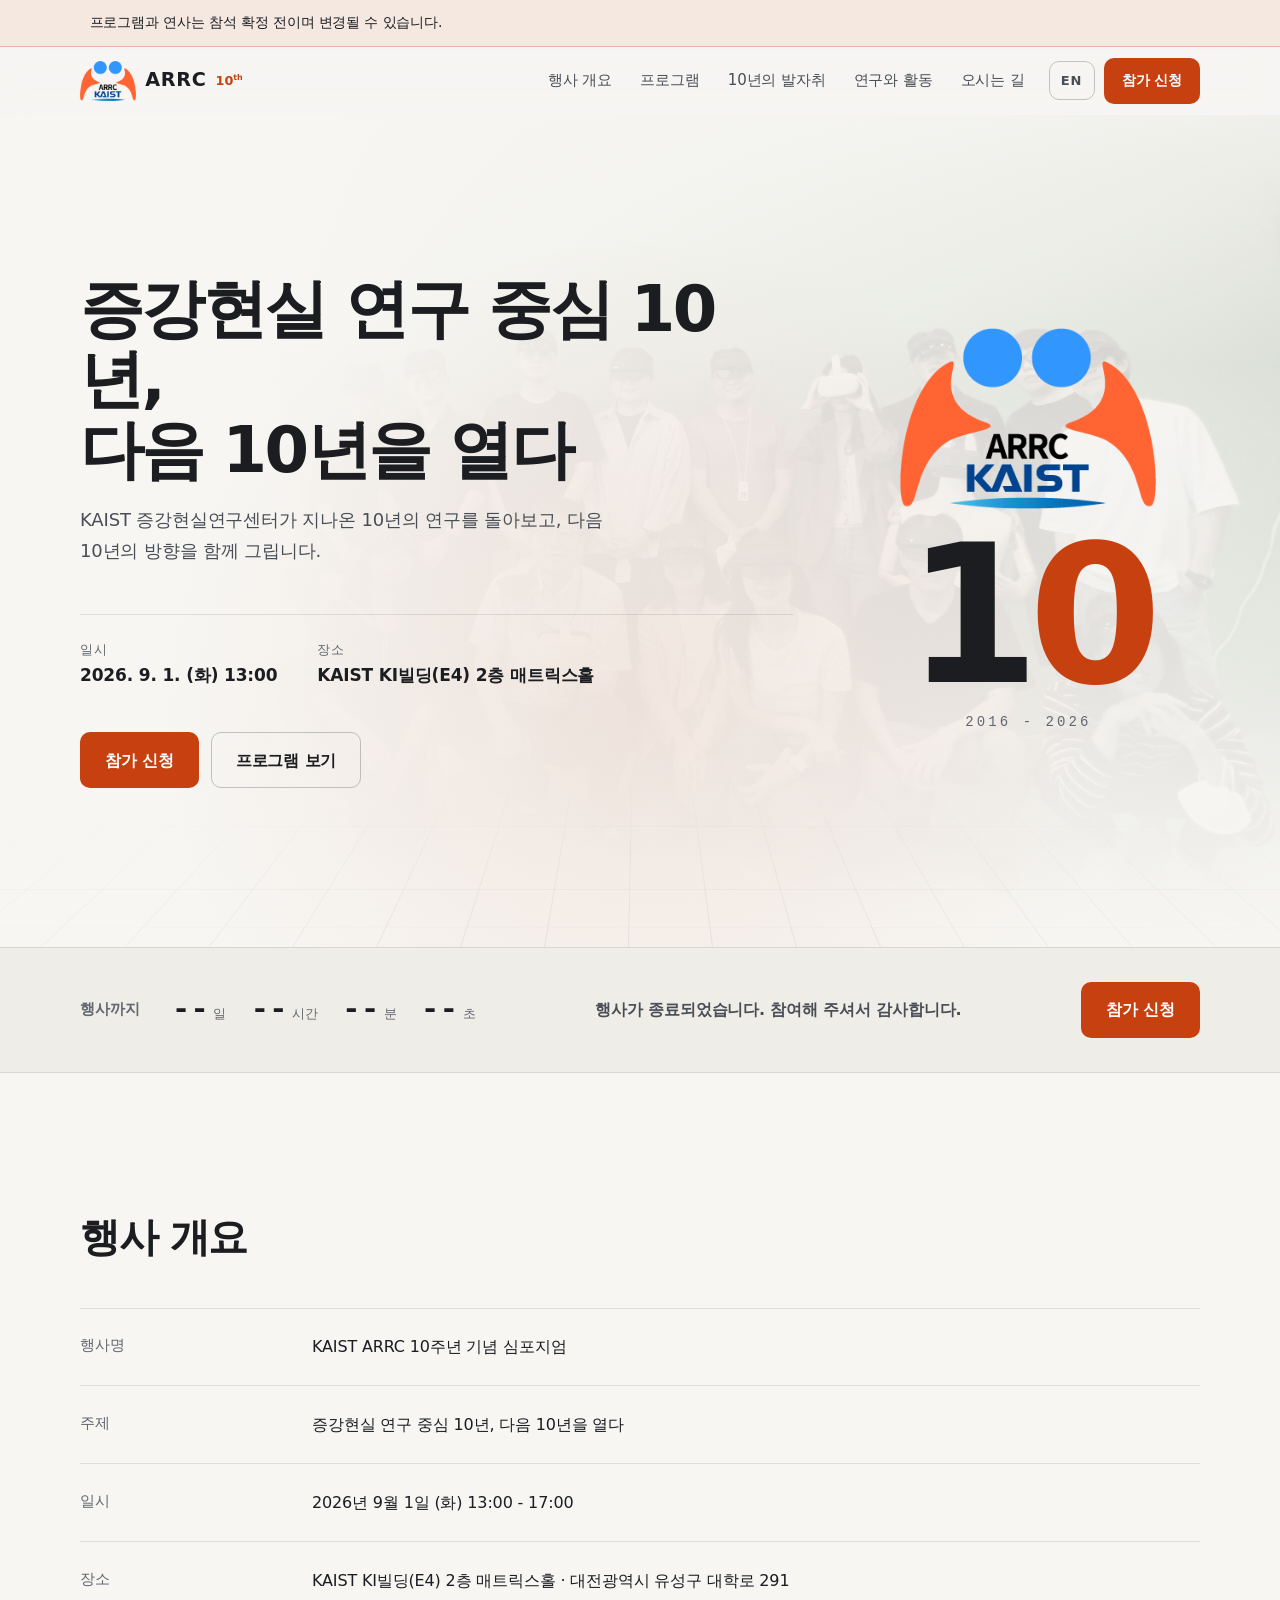
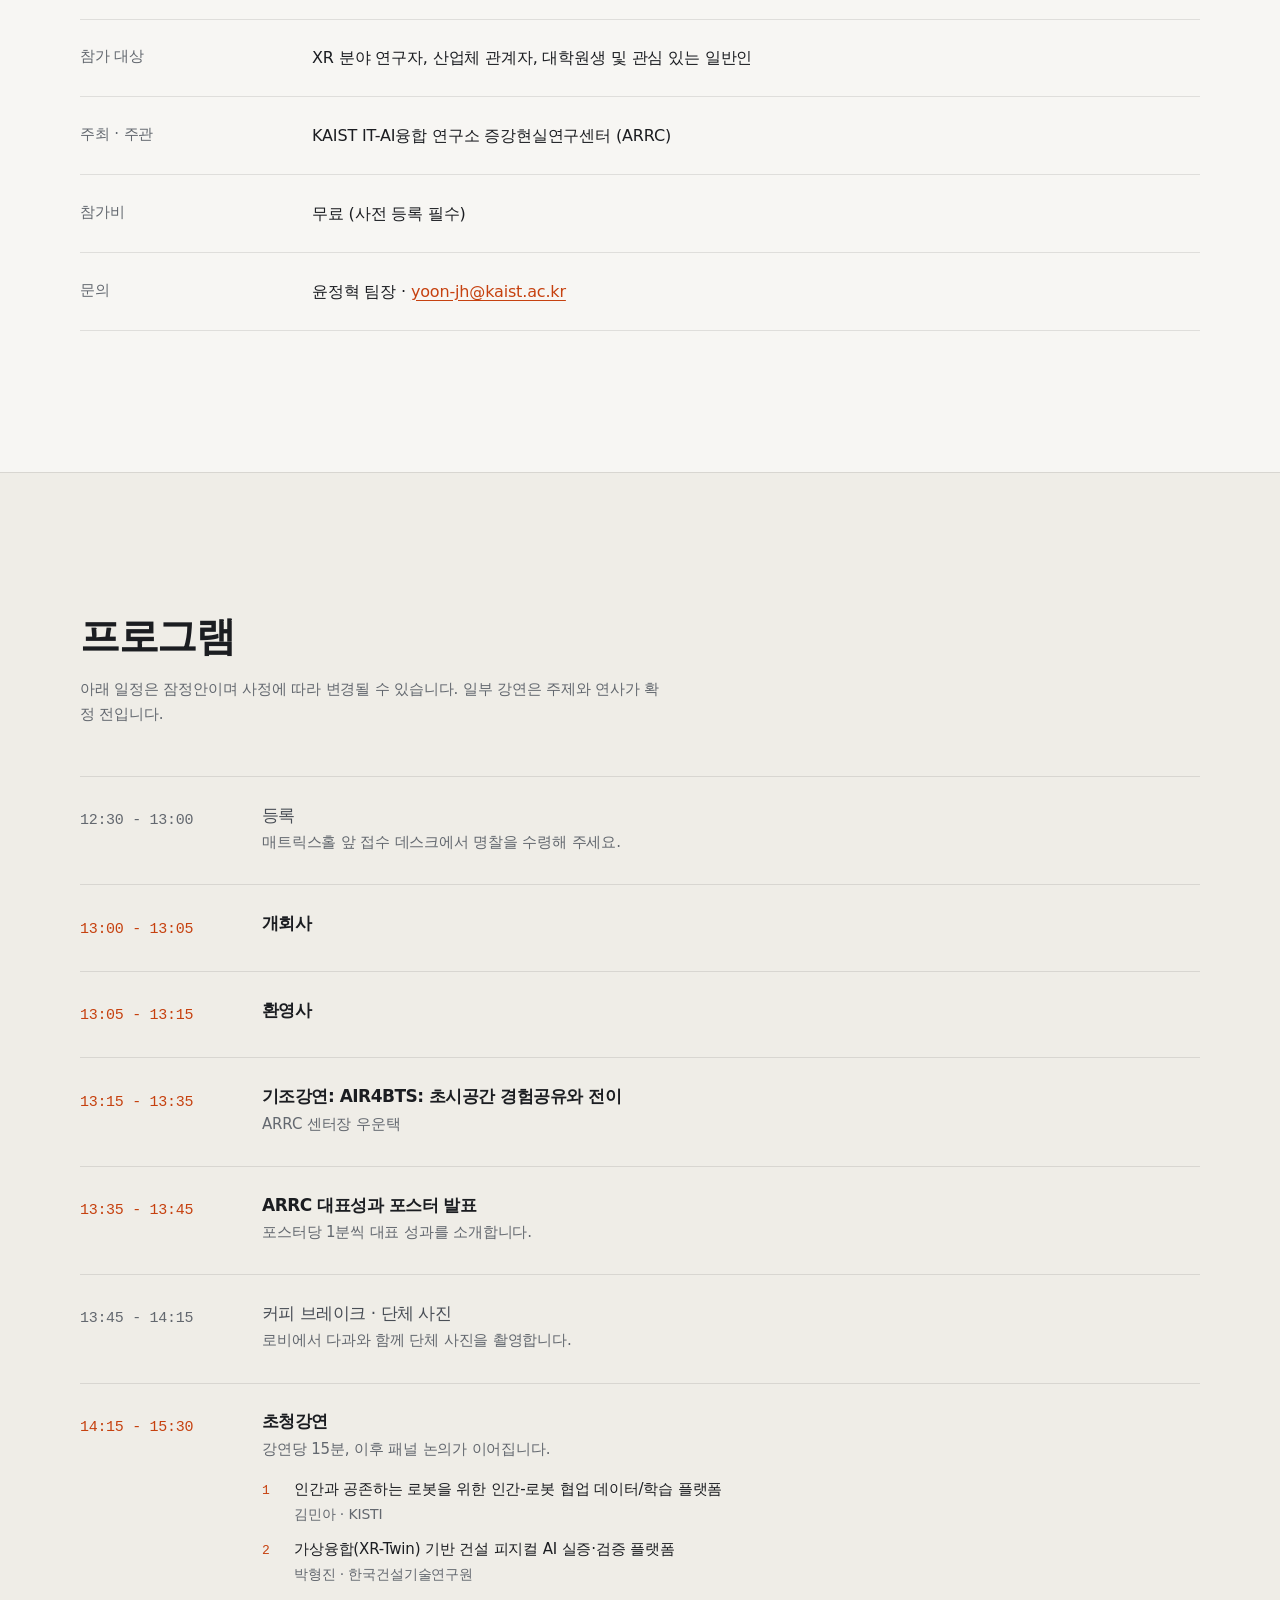
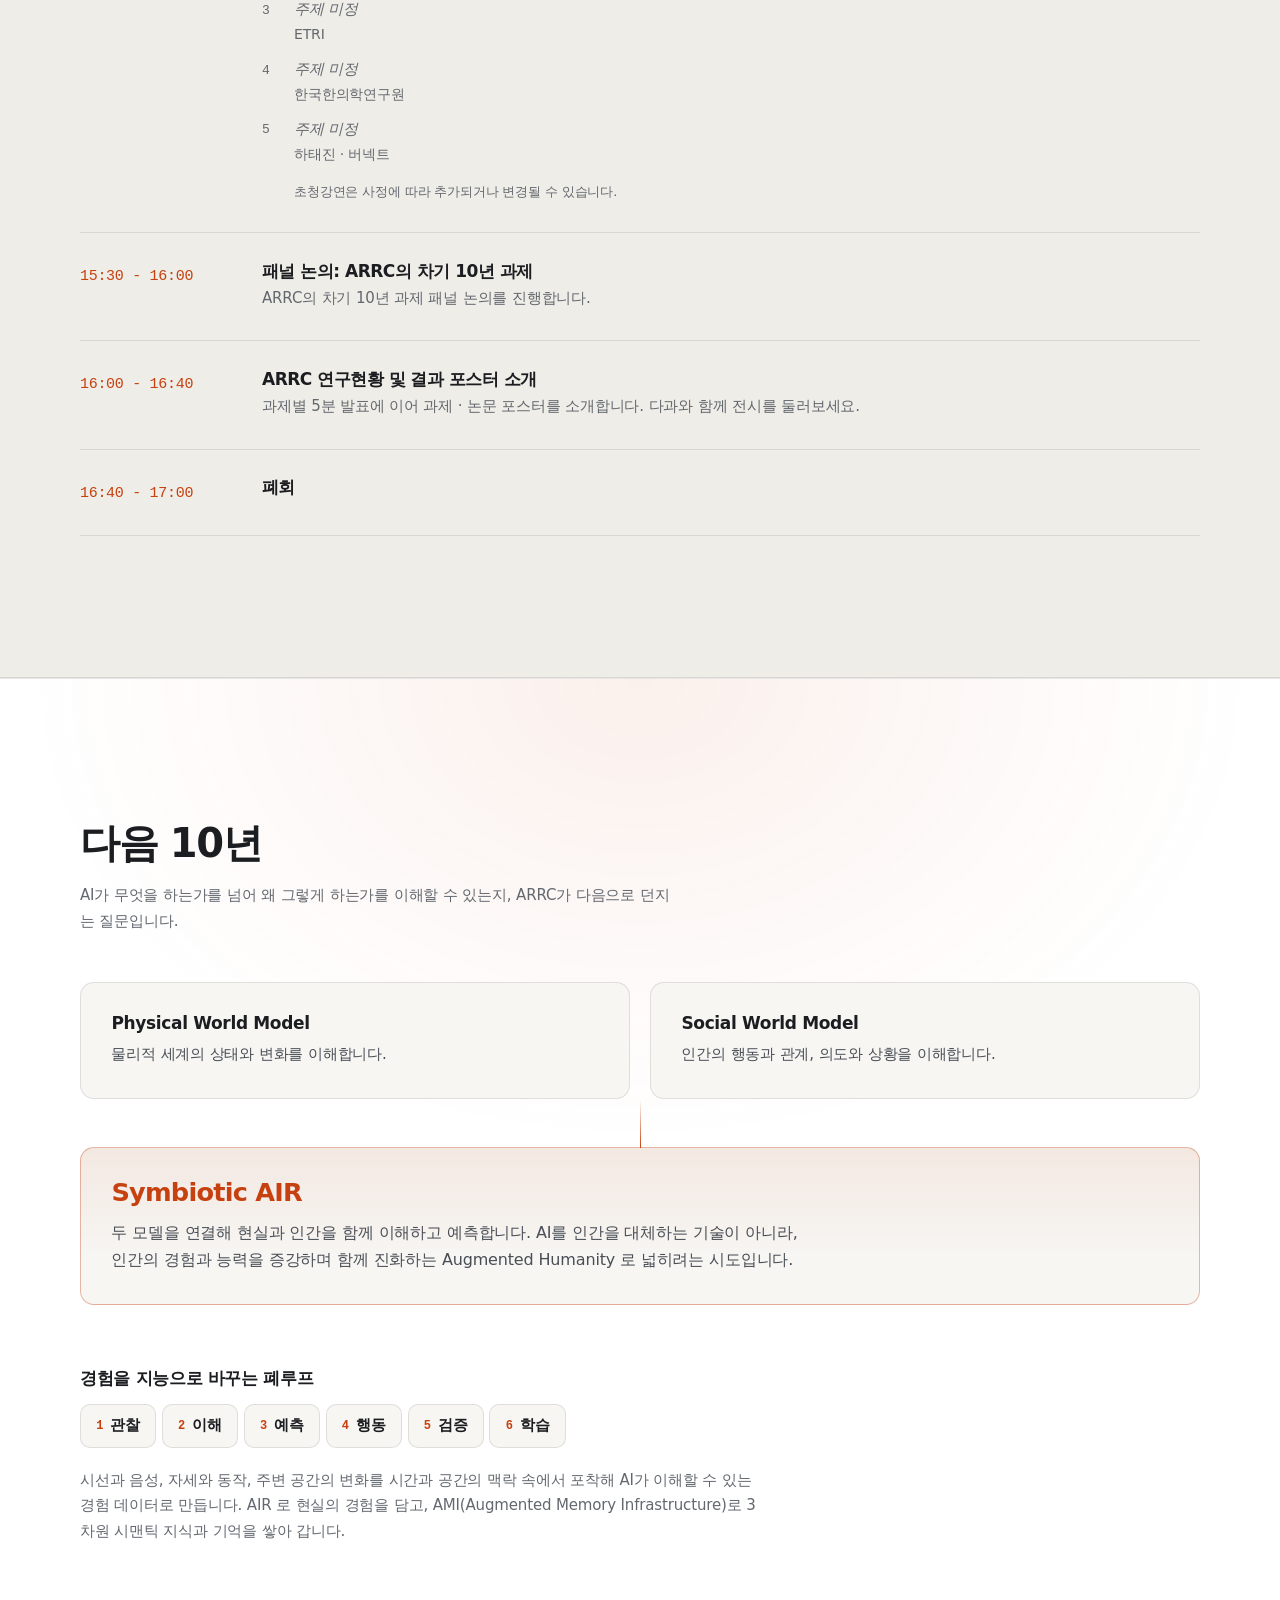
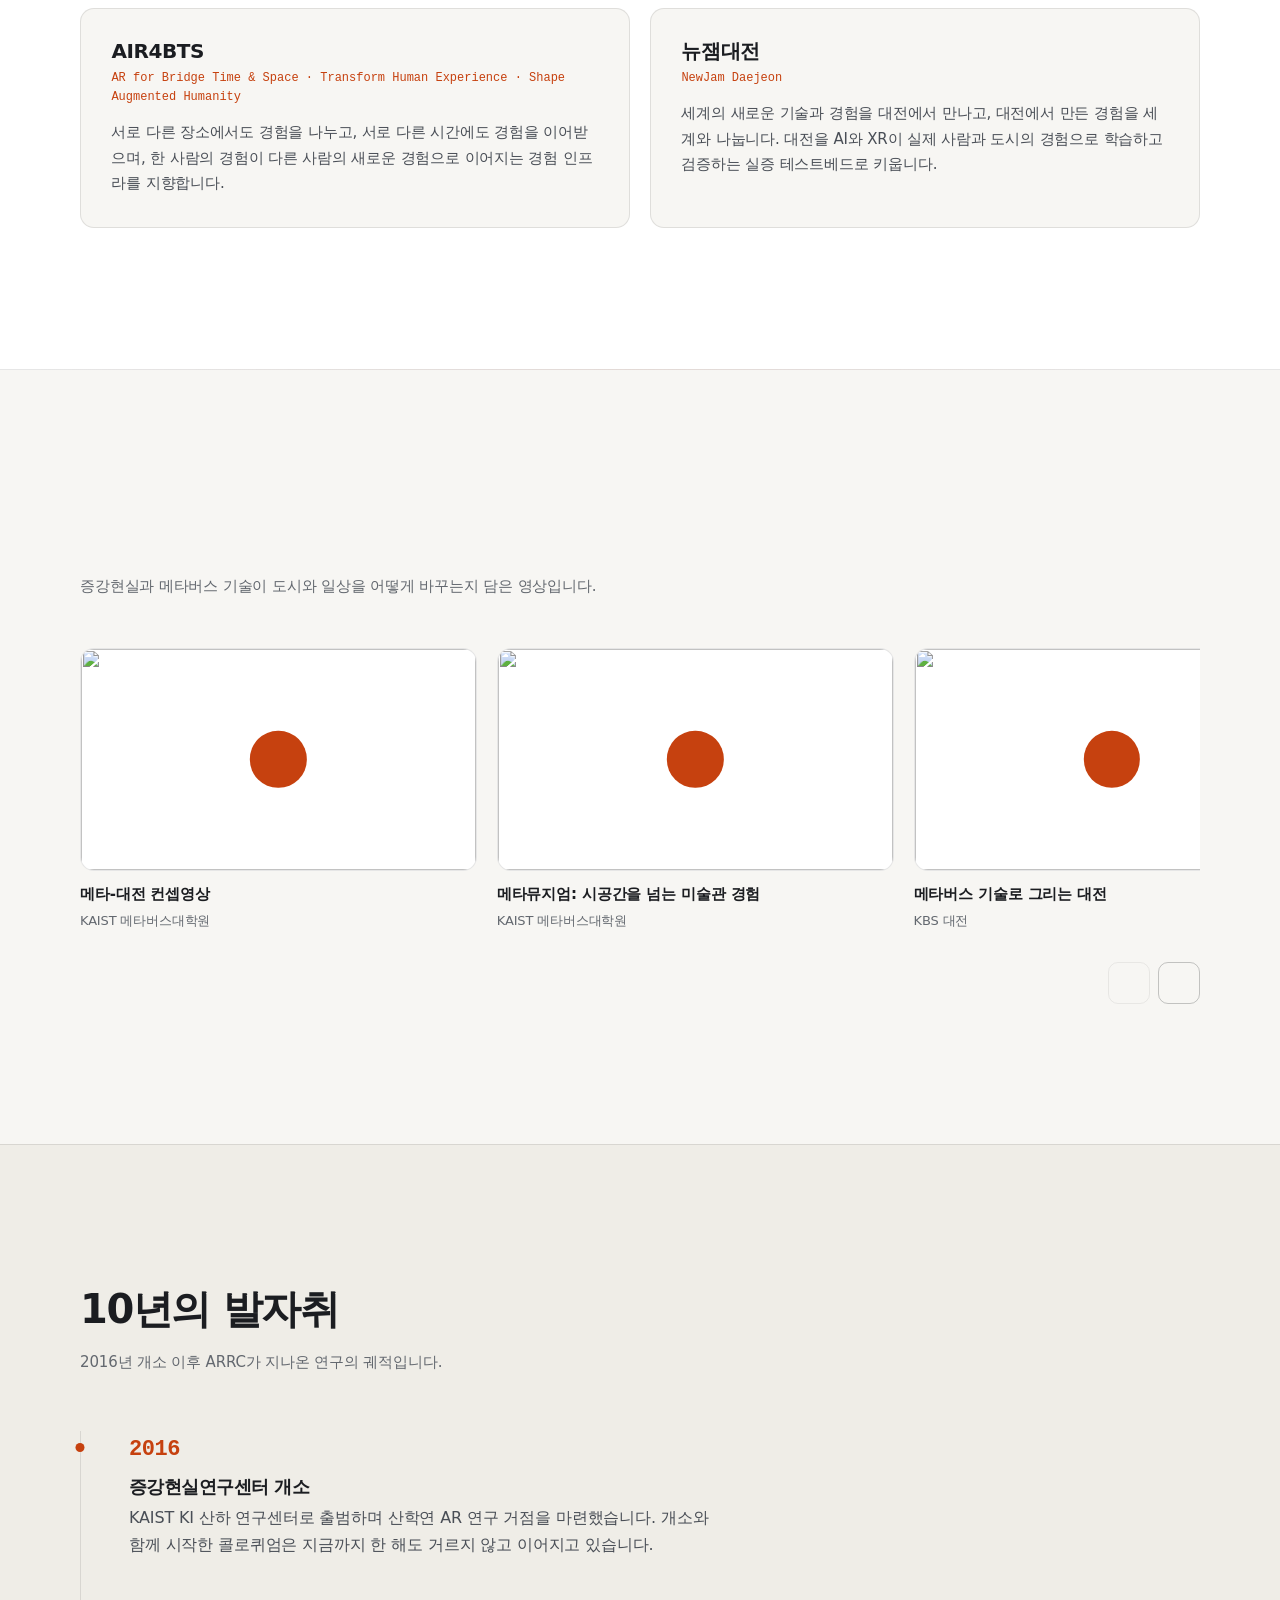
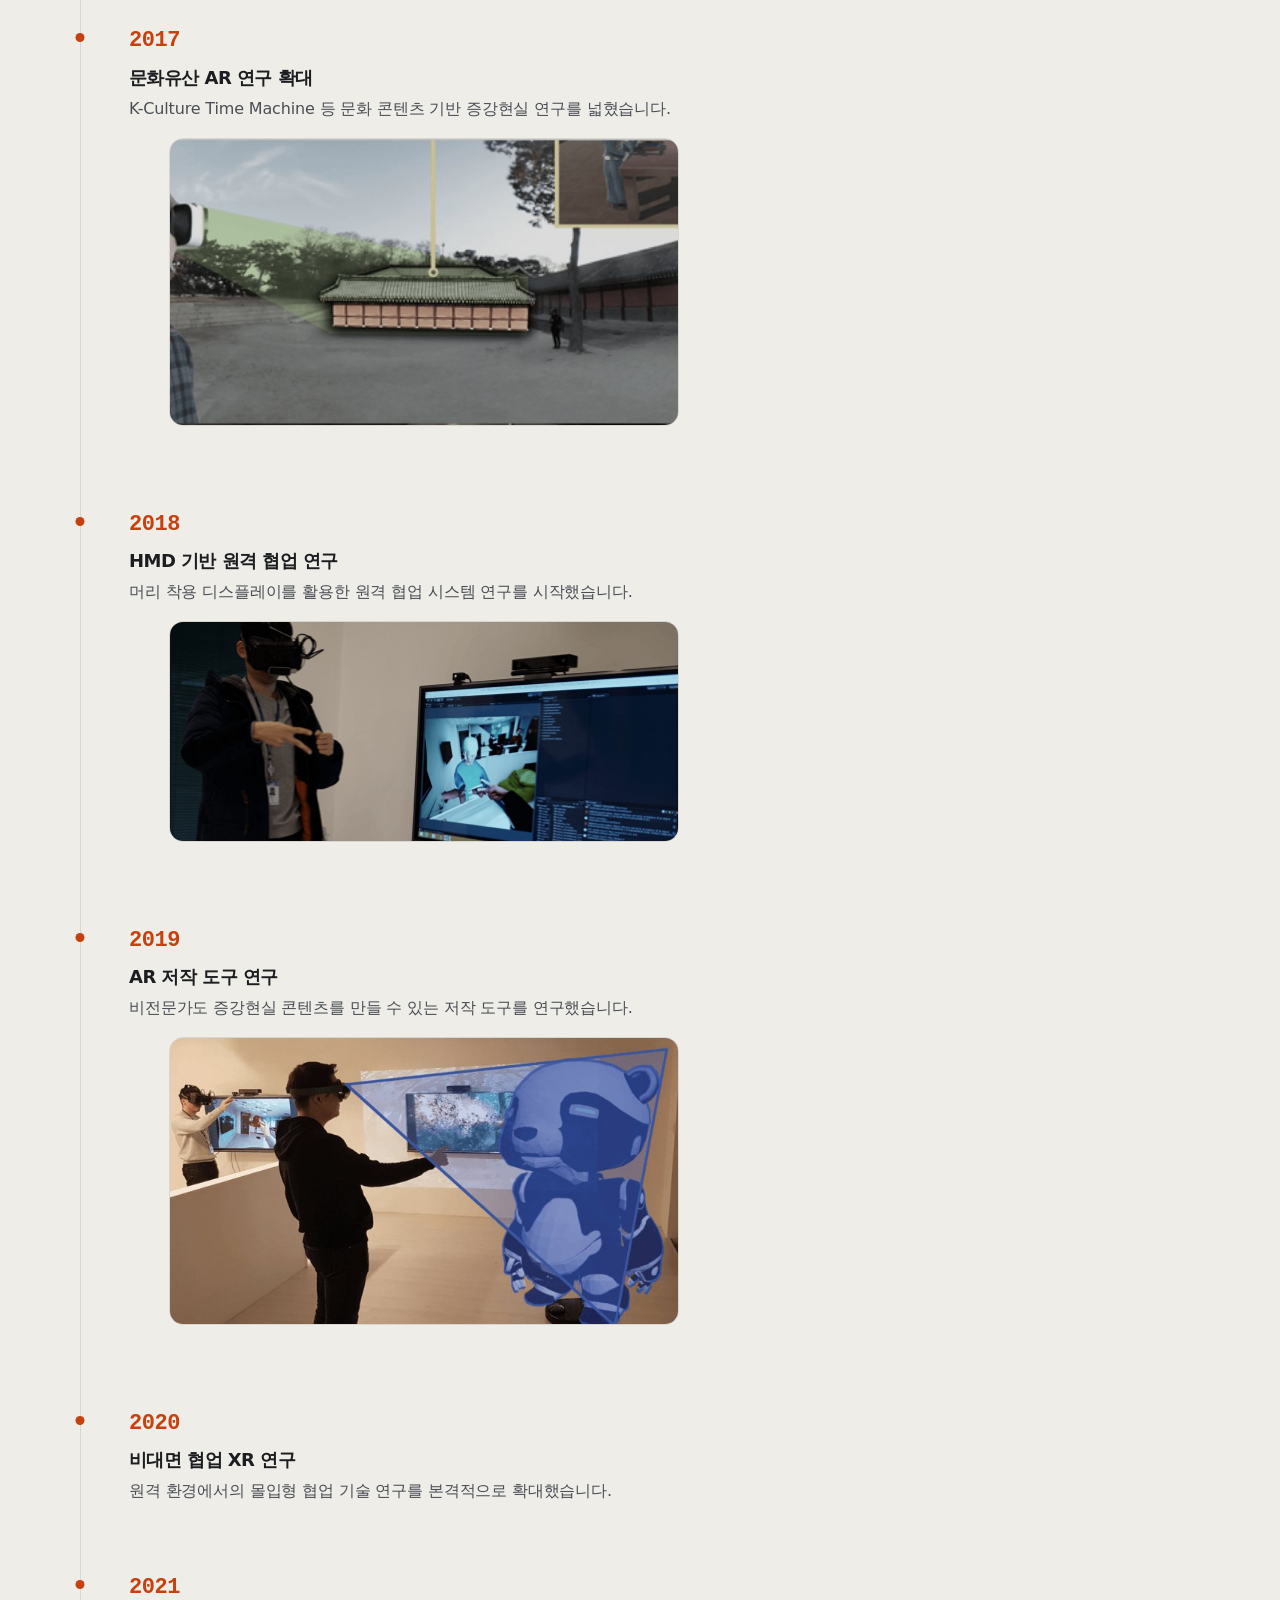
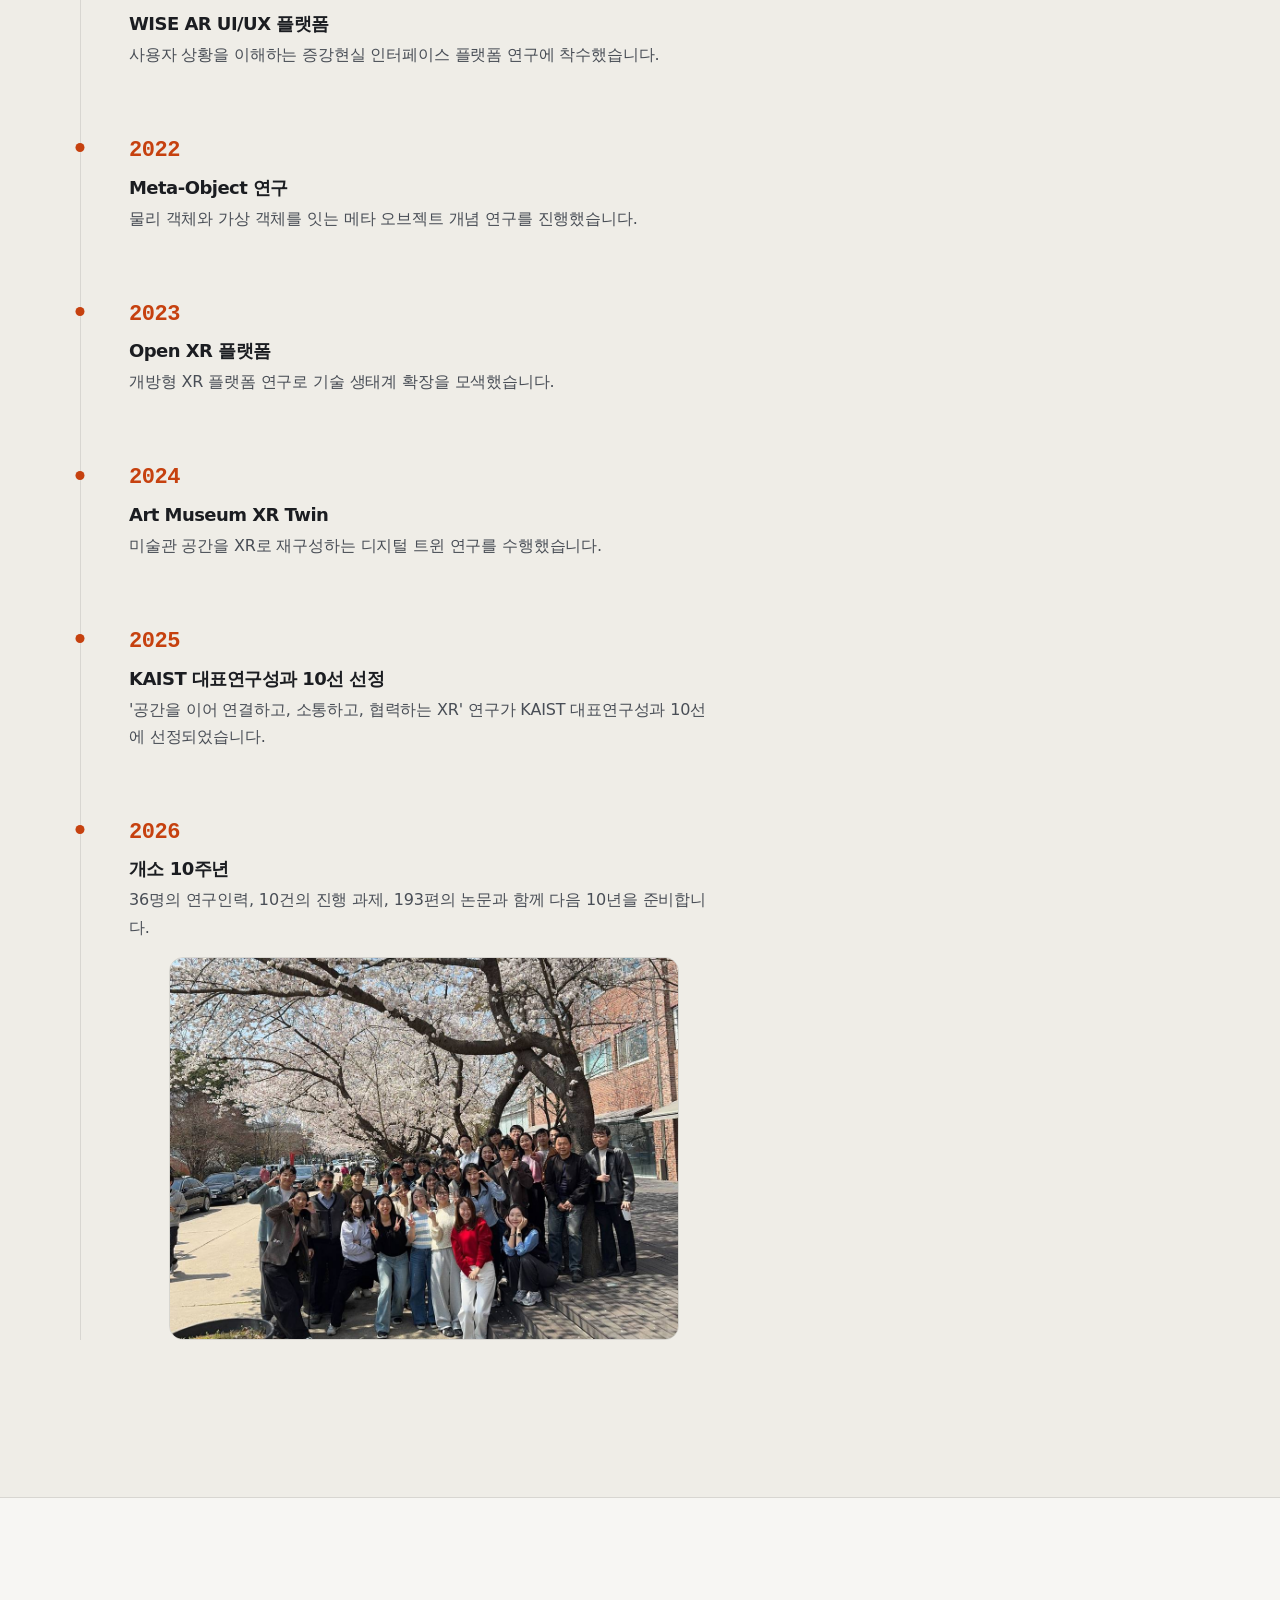
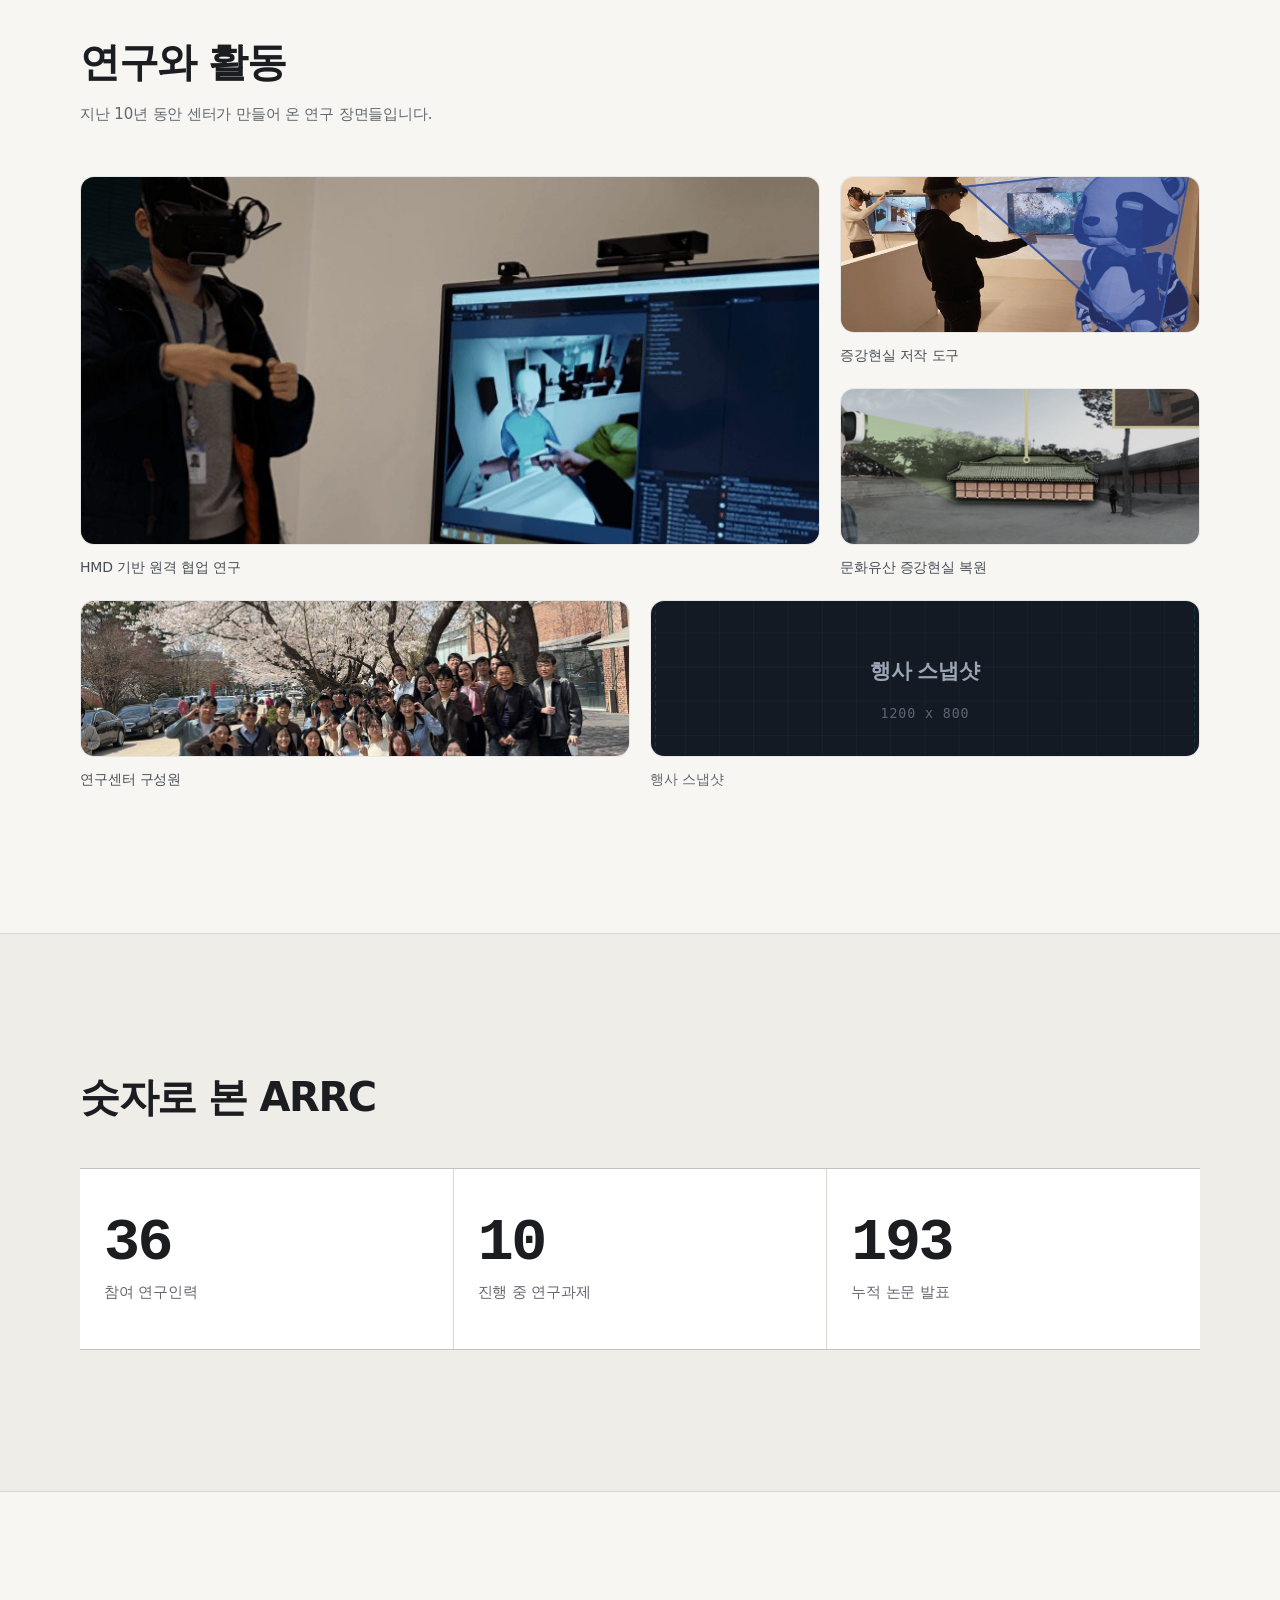
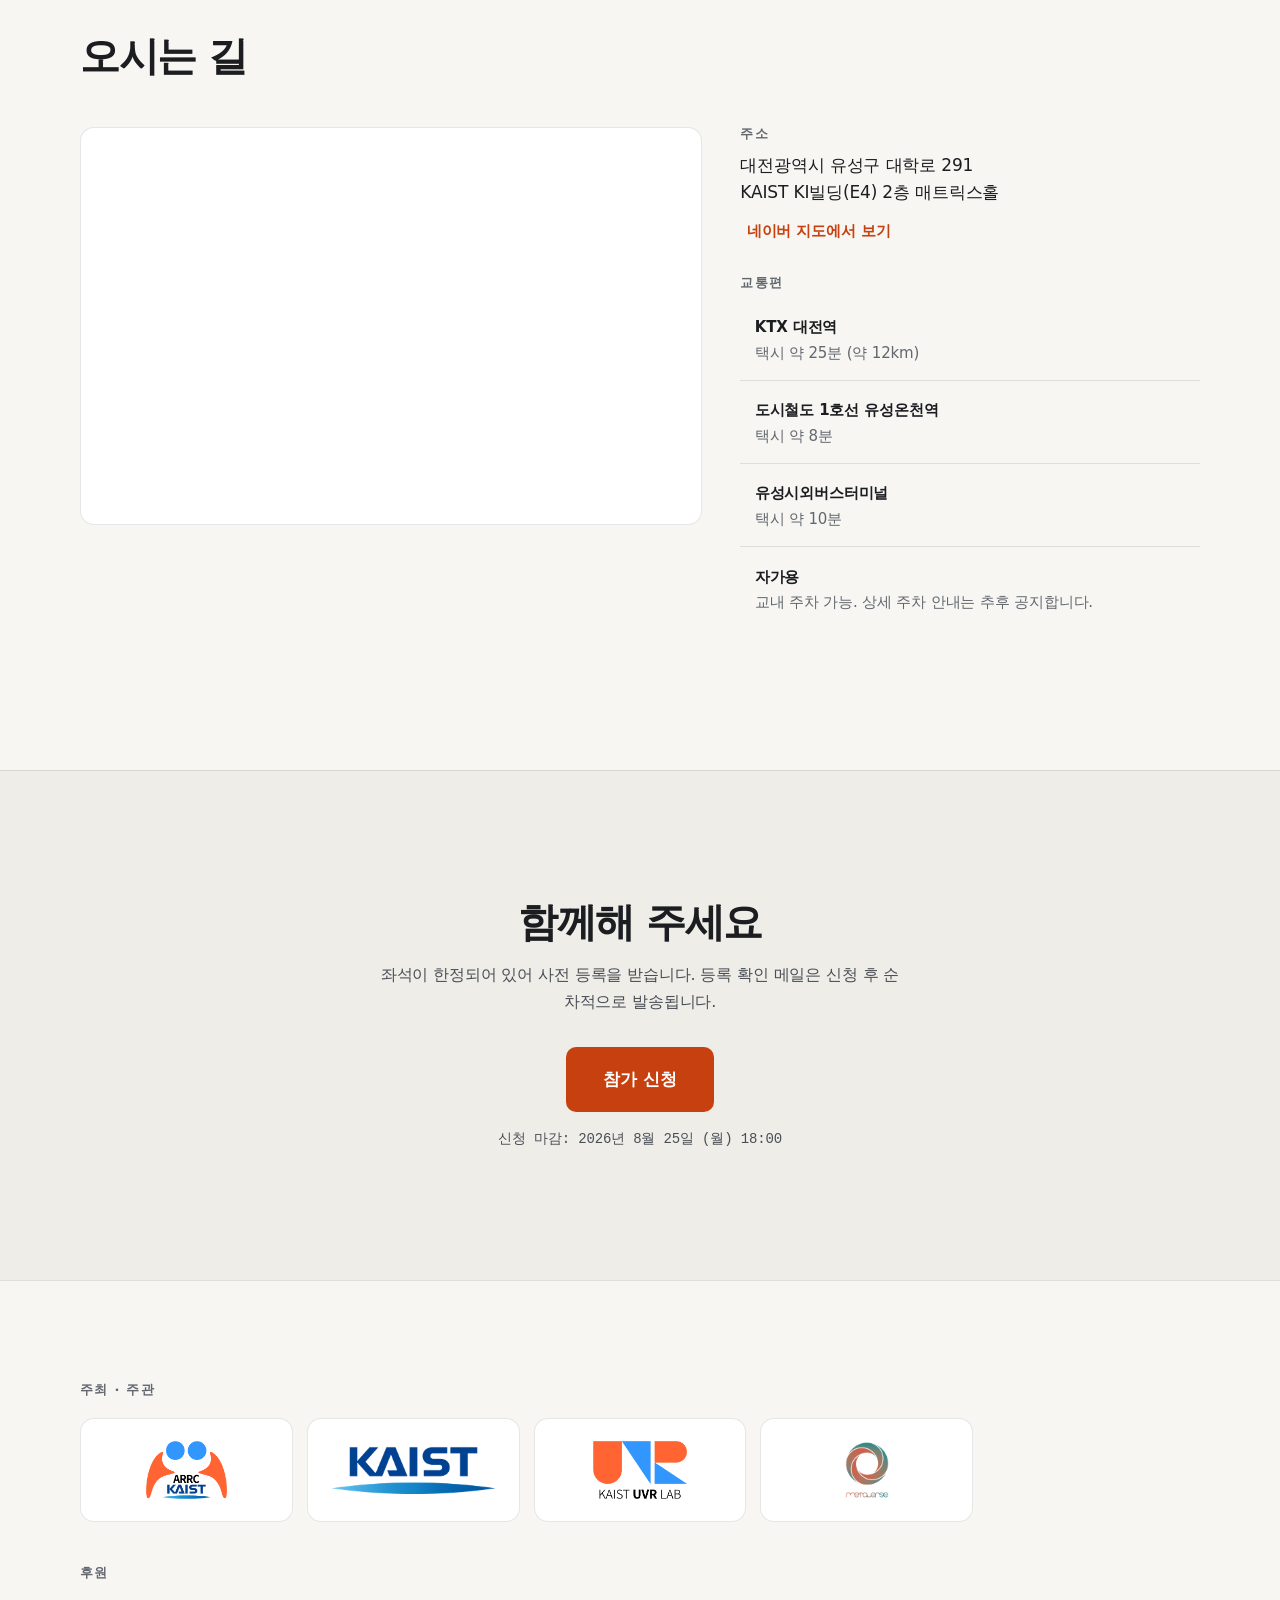
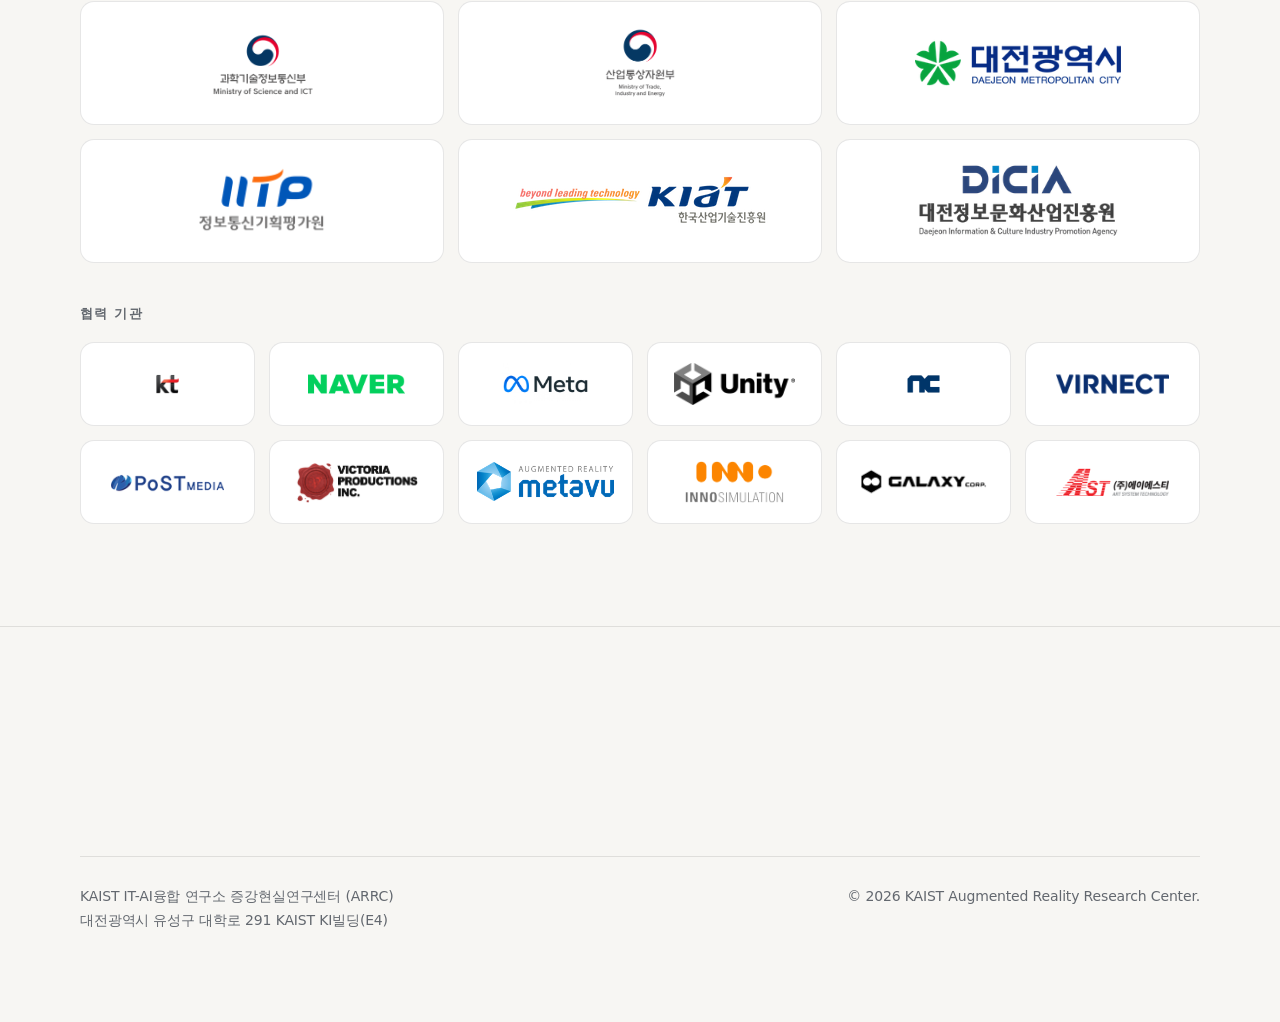
==== index.html @ 6afc696f "센터장 피드백 반영: 한의학연 추가 · 대표성과 포스터 · 메타버스대학원 로고 - 초청강연에 한국한의학연구원을 추가해 5개 기관이 되었다. 강연당   15분을 유지하면 5 x 15" ====
<!DOCTYPE html>
<html lang="ko">
<head>
<meta charset="utf-8">
<meta name="viewport" content="width=device-width, initial-scale=1">
<title>KAIST ARRC 10주년 기념 심포지엄 | 증강현실연구센터</title>
<meta name="description" content="KAIST ARRC 10주년 기념 심포지엄. 증강현실 연구 중심 10년, 다음 10년을 열다. 2026년 9월 1일(화) KAIST KI빌딩(E4) 2층 매트릭스홀.">
<meta name="theme-color" content="#F7F6F3">

<!-- 확정 전 초안이라 검색 노출을 막아 둡니다.
     내용이 확정되면 아래 robots 줄과 body 상단의 .draft 배너를 함께 삭제하세요. -->
<meta name="robots" content="noindex, nofollow">

<meta property="og:type" content="website">
<meta property="og:title" content="KAIST ARRC 10주년 기념 심포지엄">
<meta property="og:description" content="증강현실 연구 중심 10년, 다음 10년을 열다. 2026. 9. 1.(화) KAIST KI빌딩(E4) 2층 매트릭스홀.">
<meta property="og:locale" content="ko_KR">
<!-- 절대 경로여야 합니다. 도메인이 바뀌면 이 줄도 함께 고쳐 주세요. -->
<meta property="og:url" content="https://kaist-arrc.github.io/arrc-10th/">
<meta property="og:image" content="https://kaist-arrc.github.io/arrc-10th/assets/img/og.jpg">
<meta property="og:image:width" content="1200">
<meta property="og:image:height" content="630">
<meta name="twitter:card" content="summary_large_image">

<link rel="icon" href="assets/img/favicon.svg" type="image/svg+xml">

<link rel="preconnect" href="https://cdn.jsdelivr.net" crossorigin>
<link rel="stylesheet" href="https://cdn.jsdelivr.net/gh/orioncactus/pretendard@v1.3.9/dist/web/variable/pretendardvariable-dynamic-subset.min.css">
<link rel="stylesheet" href="https://unpkg.com/@phosphor-icons/web@2.1.1/src/regular/style.css">
<link rel="stylesheet" href="assets/css/style.css">
</head>
<body>

<a class="skip-link" href="#main">본문 바로가기</a>

<!-- 확정 전 초안 표시. 내용이 확정되면 이 <aside> 와 head 의 robots 줄을 삭제하세요. -->
<aside class="draft">
  <div class="wrap draft__inner">
    <i class="ph ph-info" aria-hidden="true"></i>
    <p data-i18n="draft.notice">프로그램과 연사는 참석 확정 전이며 변경될 수 있습니다.</p>
  </div>
</aside>

<header class="nav" id="nav">
  <div class="wrap nav__inner">
    <a class="brand" href="#top">
      <!-- 로고가 워드마크를 겸하므로 텍스트 ARRC 는 보조 표기입니다. -->
      <img class="brand__logo" src="assets/img/logo-arrc.png?v=2" alt="" width="300" height="213">
      <span class="brand__name">ARRC</span>
      <span class="brand__badge">10<sup>th</sup></span>
    </a>

    <nav class="nav__links" id="navLinks" aria-label="주요 섹션">
      <a href="#about" data-i18n="nav.about">행사 개요</a>
      <a href="#program" data-i18n="nav.program">프로그램</a>
      <a href="#history" data-i18n="nav.history">10년의 발자취</a>
      <a href="#gallery" data-i18n="nav.gallery">연구와 활동</a>
      <a href="#venue" data-i18n="nav.venue">오시는 길</a>
    </nav>

    <div class="nav__actions">
      <button class="lang" id="langToggle" type="button" aria-label="Switch to English">EN</button>
      <a class="btn btn--primary btn--sm js-register" href="#register" data-i18n="cta.register">참가 신청</a>
      <button class="burger" id="burger" type="button" aria-expanded="false" aria-controls="navLinks" aria-label="메뉴 열기">
        <i class="ph ph-list" aria-hidden="true"></i>
      </button>
    </div>
  </div>
</header>

<main id="main">

<!-- ── Hero ─────────────────────────────────────────────── -->
<section class="hero" id="top">
  <!-- 2022년 구성원 단체사진. 전원 AR 글래스를 착용한 사진이라 센터 성격이 한눈에 읽힙니다. -->
  <img class="hero__photo" src="assets/img/hero-arrc.jpg" alt=""
       width="2000" height="1125" fetchpriority="high" decoding="async">
  <div class="hero__field" aria-hidden="true"></div>
  <div class="wrap hero__inner">

    <div class="hero__copy">
      <h1 class="hero__title" data-i18n="hero.title">증강현실 연구 중심 10년,<br>다음 10년을 열다</h1>
      <p class="hero__sub" data-i18n="hero.sub">KAIST 증강현실연구센터가 지나온 10년의 연구를 돌아보고, 다음 10년의 방향을 함께 그립니다.</p>

      <dl class="hero__meta">
        <div>
          <dt data-i18n="meta.dateLabel">일시</dt>
          <dd><time datetime="2026-09-01T13:00+09:00" data-i18n="meta.date">2026. 9. 1. (화) 13:00</time></dd>
        </div>
        <div>
          <dt data-i18n="meta.venueLabel">장소</dt>
          <dd data-i18n="meta.venue">KAIST KI빌딩(E4) 2층 매트릭스홀</dd>
        </div>
      </dl>

      <div class="hero__cta">
        <a class="btn btn--primary js-register" href="#register" data-i18n="cta.register">참가 신청</a>
        <a class="btn btn--ghost" href="#program" data-i18n="cta.program">프로그램 보기</a>
      </div>
    </div>

    <div class="hero__mark" aria-hidden="true">
      <img class="mark__logo" src="assets/img/logo-arrc.png?v=2" alt="" width="300" height="213">
      <div class="mark">1<span>0</span></div>
      <p class="mark__years">2016 - 2026</p>
    </div>

  </div>
</section>

<!-- ── Countdown ────────────────────────────────────────── -->
<section class="countdown" aria-labelledby="cdHead">
  <div class="wrap countdown__inner">
    <h2 class="countdown__head" id="cdHead" data-i18n="cd.head">행사까지</h2>
    <ol class="countdown__clock" id="clock" role="timer" aria-live="off">
      <li><span class="num" id="cdD">--</span><span class="unit" data-i18n="cd.days">일</span></li>
      <li><span class="num" id="cdH">--</span><span class="unit" data-i18n="cd.hours">시간</span></li>
      <li><span class="num" id="cdM">--</span><span class="unit" data-i18n="cd.mins">분</span></li>
      <li><span class="num" id="cdS">--</span><span class="unit" data-i18n="cd.secs">초</span></li>
    </ol>
    <p class="countdown__over" id="cdOver" hidden data-i18n="cd.over">행사가 종료되었습니다. 참여해 주셔서 감사합니다.</p>
    <a class="btn btn--primary js-register" href="#register" data-i18n="cta.register">참가 신청</a>
  </div>
</section>

<!-- ── 행사 개요 ─────────────────────────────────────────── -->
<section class="section" id="about">
  <div class="wrap">
    <h2 class="section__title" data-i18n="about.title">행사 개요</h2>

    <dl class="facts">
      <div class="facts__row">
        <dt data-i18n="about.k.name">행사명</dt>
        <dd data-i18n="about.v.name">KAIST ARRC 10주년 기념 심포지엄</dd>
      </div>
      <div class="facts__row">
        <dt data-i18n="about.k.theme">주제</dt>
        <dd data-i18n="about.v.theme">증강현실 연구 중심 10년, 다음 10년을 열다</dd>
      </div>
      <div class="facts__row">
        <dt data-i18n="about.k.when">일시</dt>
        <dd data-i18n="about.v.when">2026년 9월 1일 (화) 13:00 - 17:00</dd>
      </div>
      <div class="facts__row">
        <dt data-i18n="about.k.where">장소</dt>
        <dd data-i18n="about.v.where">KAIST KI빌딩(E4) 2층 매트릭스홀 · 대전광역시 유성구 대학로 291</dd>
      </div>
      <div class="facts__row">
        <dt data-i18n="about.k.who">참가 대상</dt>
        <dd data-i18n="about.v.who">XR 분야 연구자, 산업체 관계자, 대학원생 및 관심 있는 일반인</dd>
      </div>
      <div class="facts__row">
        <dt data-i18n="about.k.host">주최 · 주관</dt>
        <dd data-i18n="about.v.host">KAIST IT-AI융합 연구소 증강현실연구센터 (ARRC)</dd>
      </div>
      <div class="facts__row">
        <dt data-i18n="about.k.fee">참가비</dt>
        <dd data-i18n="about.v.fee">무료 (사전 등록 필수)</dd>
      </div>
      <div class="facts__row">
        <dt data-i18n="about.k.ask">문의</dt>
        <dd data-i18n="about.v.ask">윤정혁 팀장 · <a href="mailto:yoon-jh@kaist.ac.kr">yoon-jh@kaist.ac.kr</a></dd>
      </div>
    </dl>
  </div>
</section>

<!-- ── 프로그램 ─────────────────────────────────────────── -->
<section class="section section--alt" id="program">
  <div class="wrap">
    <h2 class="section__title" data-i18n="program.title">프로그램</h2>
    <p class="section__note" data-i18n="program.note">아래 일정은 잠정안이며 사정에 따라 변경될 수 있습니다. 일부 강연은 주제와 연사가 확정 전입니다.</p>

    <ol class="agenda" id="agenda"><!-- assets/js/program.js 에서 렌더 --></ol>
  </div>
</section>

<!-- ── 다음 10년 (Symbiotic AIR) ────────────────────────── -->
<!-- 위아래 섹션과 배경이 겹치지 않도록 이 섹션만 따로 톤을 씁니다. -->
<section class="section next10" id="next10">
  <div class="wrap">
    <h2 class="section__title" data-i18n="n10.title">다음 10년</h2>
    <p class="section__note" data-i18n="n10.note">AI가 무엇을 하는가를 넘어 왜 그렇게 하는가를 이해할 수 있는지, ARRC가 다음으로 던지는 질문입니다.</p>

    <div class="model">
      <div class="model__pair">
        <article class="model__card">
          <h3 data-i18n="n10.pwm.k">Physical World Model</h3>
          <p data-i18n="n10.pwm.v">물리적 세계의 상태와 변화를 이해합니다.</p>
        </article>
        <article class="model__card">
          <h3 data-i18n="n10.swm.k">Social World Model</h3>
          <p data-i18n="n10.swm.v">인간의 행동과 관계, 의도와 상황을 이해합니다.</p>
        </article>
      </div>

      <article class="model__out">
        <h3 data-i18n="n10.out.k">Symbiotic AIR</h3>
        <p data-i18n="n10.out.v">두 모델을 연결해 현실과 인간을 함께 이해하고 예측합니다. AI를 인간을 대체하는 기술이 아니라, 인간의 경험과 능력을 증강하며 함께 진화하는 Augmented Humanity 로 넓히려는 시도입니다.</p>
      </article>
    </div>

    <h3 class="loop__head" data-i18n="n10.loopHead">경험을 지능으로 바꾸는 폐루프</h3>
    <ol class="loop">
      <li data-i18n="n10.loop1">관찰</li>
      <li data-i18n="n10.loop2">이해</li>
      <li data-i18n="n10.loop3">예측</li>
      <li data-i18n="n10.loop4">행동</li>
      <li data-i18n="n10.loop5">검증</li>
      <li data-i18n="n10.loop6">학습</li>
    </ol>
    <p class="loop__note" data-i18n="n10.loopNote">시선과 음성, 자세와 동작, 주변 공간의 변화를 시간과 공간의 맥락 속에서 포착해 AI가 이해할 수 있는 경험 데이터로 만듭니다. AIR 로 현실의 경험을 담고, AMI(Augmented Memory Infrastructure)로 3차원 시맨틱 지식과 기억을 쌓아 갑니다.</p>

    <div class="concepts">
      <article class="concept">
        <h3 data-i18n="n10.c1.k">AIR4BTS</h3>
        <p class="concept__sub" data-i18n="n10.c1.s">AR for Bridge Time &amp; Space · Transform Human Experience · Shape Augmented Humanity</p>
        <p data-i18n="n10.c1.v">서로 다른 장소에서도 경험을 나누고, 서로 다른 시간에도 경험을 이어받으며, 한 사람의 경험이 다른 사람의 새로운 경험으로 이어지는 경험 인프라를 지향합니다.</p>
      </article>
      <article class="concept">
        <h3 data-i18n="n10.c2.k">뉴잼대전</h3>
        <p class="concept__sub" data-i18n="n10.c2.s">NewJam Daejeon</p>
        <p data-i18n="n10.c2.v">세계의 새로운 기술과 경험을 대전에서 만나고, 대전에서 만든 경험을 세계와 나눕니다. 대전을 AI와 XR이 실제 사람과 도시의 경험으로 학습하고 검증하는 실증 테스트베드로 키웁니다.</p>
      </article>
    </div>
  </div>
</section>

<!-- ── 비전 영상 ────────────────────────────────────────── -->
<section class="section" id="vision">
  <div class="wrap">
    <h2 class="section__title" data-i18n="vision.title">연구센터가 그리는 방향</h2>
    <p class="section__note" data-i18n="vision.note">증강현실과 메타버스 기술이 도시와 일상을 어떻게 바꾸는지 담은 영상입니다.</p>

    <!-- 썸네일만 먼저 띄우고 카드를 누를 때 iframe 을 붙입니다.
         초기 로딩이 가벼워지고 유튜브 추적 스크립트도 재생 전까지 실행되지 않습니다.
         목록은 assets/js/videos.js 에서 관리합니다. -->
    <div class="vrail" id="videoRail">
      <ul class="vrail__track" id="videoTrack"></ul>
      <div class="vrail__nav">
        <button type="button" class="vrail__btn" data-dir="-1" aria-label="이전 영상 보기">
          <i class="ph ph-caret-left" aria-hidden="true"></i>
        </button>
        <button type="button" class="vrail__btn" data-dir="1" aria-label="다음 영상 보기">
          <i class="ph ph-caret-right" aria-hidden="true"></i>
        </button>
      </div>
    </div>
  </div>
</section>

<!-- ── 10년의 발자취 ────────────────────────────────────── -->
<section class="section section--alt" id="history">
  <div class="wrap">
    <h2 class="section__title" data-i18n="history.title">10년의 발자취</h2>
    <p class="section__note" data-i18n="history.note">2016년 개소 이후 ARRC가 지나온 연구의 궤적입니다.</p>

    <ol class="timeline" id="timeline"><!-- assets/js/timeline.js 에서 렌더 --></ol>
  </div>
</section>

<!-- ── 연구와 활동 ──────────────────────────────────────── -->
<section class="section" id="gallery">
  <div class="wrap">
    <h2 class="section__title" data-i18n="gallery.title">연구와 활동</h2>
    <p class="section__note" data-i18n="gallery.note">지난 10년 동안 센터가 만들어 온 연구 장면들입니다.</p>

    <div class="bento" id="bento"><!-- assets/js/gallery.js 에서 렌더 --></div>
  </div>
</section>

<!-- ── 숫자로 본 ARRC ───────────────────────────────────── -->
<section class="section section--alt" id="numbers">
  <div class="wrap">
    <h2 class="section__title" data-i18n="stats.title">숫자로 본 ARRC</h2>

    <div class="stats">
      <div class="stat">
        <span class="stat__num" data-count="36">0</span>
        <span class="stat__label" data-i18n="stats.members">참여 연구인력</span>
      </div>
      <div class="stat">
        <span class="stat__num" data-count="10">0</span>
        <span class="stat__label" data-i18n="stats.projects">진행 중 연구과제</span>
      </div>
      <div class="stat">
        <span class="stat__num" data-count="193">0</span>
        <span class="stat__label" data-i18n="stats.pubs">누적 논문 발표</span>
      </div>
    </div>
  </div>
</section>

<!-- ── 오시는 길 ────────────────────────────────────────── -->
<section class="section" id="venue">
  <div class="wrap">
    <h2 class="section__title" data-i18n="venue.title">오시는 길</h2>

    <div class="venue">
      <div class="venue__map">
        <iframe
          title="KAIST KI빌딩 위치 지도"
          src="https://www.google.com/maps?q=%EB%8C%80%EC%A0%84%EA%B4%91%EC%97%AD%EC%8B%9C%20%EC%9C%A0%EC%84%B1%EA%B5%AC%20%EB%8C%80%ED%95%99%EB%A1%9C%20291%20KAIST%20KI%EB%B9%8C%EB%94%A9&z=16&output=embed"
          loading="lazy" referrerpolicy="no-referrer-when-downgrade"></iframe>
      </div>

      <div class="venue__info">
        <h3 data-i18n="venue.addrHead">주소</h3>
        <p class="venue__addr" data-i18n="venue.addr">대전광역시 유성구 대학로 291<br>KAIST KI빌딩(E4) 2층 매트릭스홀</p>
        <p class="venue__links">
          <a href="https://naver.me/FO9wgBkX" target="_blank" rel="noopener">
            <i class="ph ph-map-pin" aria-hidden="true"></i><span data-i18n="venue.naver">네이버 지도에서 보기</span>
          </a>
        </p>

        <h3 data-i18n="venue.transitHead">교통편</h3>
        <ul class="transit">
          <li>
            <i class="ph ph-train" aria-hidden="true"></i>
            <div><strong data-i18n="venue.t1.k">KTX 대전역</strong><span data-i18n="venue.t1.v">택시 약 25분 (약 12km)</span></div>
          </li>
          <li>
            <i class="ph ph-subway" aria-hidden="true"></i>
            <div><strong data-i18n="venue.t2.k">도시철도 1호선 유성온천역</strong><span data-i18n="venue.t2.v">택시 약 8분</span></div>
          </li>
          <li>
            <i class="ph ph-bus" aria-hidden="true"></i>
            <div><strong data-i18n="venue.t3.k">유성시외버스터미널</strong><span data-i18n="venue.t3.v">택시 약 10분</span></div>
          </li>
          <li>
            <i class="ph ph-car-simple" aria-hidden="true"></i>
            <div><strong data-i18n="venue.t4.k">자가용</strong><span data-i18n="venue.t4.v">교내 주차 가능. 상세 주차 안내는 추후 공지합니다.</span></div>
          </li>
        </ul>
        <!-- TODO: 셔틀버스 운행 여부 및 시내버스 노선 확정 후 추가 -->
      </div>
    </div>
  </div>
</section>

<!-- ── 참가 신청 ────────────────────────────────────────── -->
<section class="register" id="register">
  <div class="wrap register__inner">
    <h2 data-i18n="reg.title">함께해 주세요</h2>
    <p data-i18n="reg.body">좌석이 한정되어 있어 사전 등록을 받습니다. 등록 확인 메일은 신청 후 순차적으로 발송됩니다.</p>
    <a class="btn btn--primary btn--lg js-register" href="#register" data-i18n="cta.register">참가 신청</a>
    <p class="register__deadline" data-i18n="reg.deadline">신청 마감: 2026년 8월 25일 (월) 18:00</p>
  </div>
</section>

<!-- ── 주최 · 주관 기관 ─────────────────────────────────── -->
<section class="section orgs" id="orgs">
  <div class="wrap">
    <!-- 로고 원본이 대부분 밝은 배경용 마크라, 다크 화면에 그대로 얹는 대신
         각각 밝은 타일 위에 올려 원본 대비를 지킵니다. -->
    <h2 class="orgs__title" data-i18n="orgs.host">주최 · 주관</h2>
    <ul class="orgs__list">
      <li class="orgs__tile"><img src="assets/img/logo-arrc.png" alt="KAIST 증강현실연구센터" loading="lazy"></li>
      <li class="orgs__tile"><img src="assets/img/logo-kaist.png" alt="KAIST" loading="lazy"></li>
      <li class="orgs__tile"><img src="assets/img/logo-uvr.png" alt="KAIST UVR Lab" loading="lazy"></li>
      <li class="orgs__tile"><img src="assets/img/logo-mv.png" alt="KAIST 메타버스대학원" loading="lazy"></li>
    </ul>

    <h2 class="orgs__title" data-i18n="orgs.support">후원</h2>
    <!-- 3개씩 두 줄로 고정합니다. 항목을 더하거나 뺄 때 줄이 어긋나지 않게
         orgs__list--3 의 열 수도 함께 확인해 주세요. -->
    <ul class="orgs__list orgs__list--3">
      <li class="orgs__tile"><img src="assets/img/orgs/msit.png" alt="과학기술정보통신부" loading="lazy"></li>
      <li class="orgs__tile"><img src="assets/img/orgs/motie.png" alt="산업통상자원부" loading="lazy"></li>
      <li class="orgs__tile"><img src="assets/img/orgs/daejeon.png" alt="대전광역시" loading="lazy"></li>
      <li class="orgs__tile"><img src="assets/img/orgs/iitp.png" alt="정보통신기획평가원 IITP" loading="lazy"></li>
      <li class="orgs__tile"><img src="assets/img/orgs/kiat.png" alt="한국산업기술진흥원 KIAT" loading="lazy"></li>
      <li class="orgs__tile"><img src="assets/img/orgs/dicia.png" alt="DICIA" loading="lazy"></li>
    </ul>

    <h2 class="orgs__title" data-i18n="orgs.partners">협력 기관</h2>
    <!-- 12곳이라 6개씩 두 줄로 떨어집니다. -->
    <ul class="orgs__list orgs__list--sm orgs__list--6">
      <!-- 첫 줄 -->
      <li class="orgs__tile"><img src="assets/img/orgs/kt.png" alt="KT" loading="lazy"></li>
      <li class="orgs__tile"><img src="assets/img/orgs/naver.png" alt="NAVER" loading="lazy"></li>
      <li class="orgs__tile"><img src="assets/img/orgs/meta.png" alt="Meta" loading="lazy"></li>
      <li class="orgs__tile"><img src="assets/img/orgs/unity.png" alt="Unity" loading="lazy"></li>
      <li class="orgs__tile"><img src="assets/img/orgs/nc.png" alt="NC" loading="lazy"></li>
      <li class="orgs__tile"><img src="assets/img/orgs/virnect.png" alt="VIRNECT" loading="lazy"></li>
      <!-- 둘째 줄 -->
      <li class="orgs__tile"><img src="assets/img/orgs/postmedia.png" alt="Postmedia" loading="lazy"></li>
      <li class="orgs__tile"><img src="assets/img/orgs/vproductions.png" alt="Victoria Productions" loading="lazy"></li>
      <li class="orgs__tile"><img src="assets/img/orgs/metavu.png" alt="MetaVu" loading="lazy"></li>
      <li class="orgs__tile"><img src="assets/img/orgs/inno.png" alt="Inno Simulation" loading="lazy"></li>
      <li class="orgs__tile"><img src="assets/img/orgs/galaxy.png" alt="Galaxy Corporation" loading="lazy"></li>
      <li class="orgs__tile"><img src="assets/img/orgs/ast.png" alt="AST Korea" loading="lazy"></li>
    </ul>
  </div>
</section>

</main>

<footer class="foot">
  <div class="wrap">
    <div class="foot__cards">
      <!-- arrc.kaist.ac.kr 는 arrc.uvrlab.org 의 구버전이라 신버전 하나만 남깁니다. -->
      <a class="fcard" href="https://arrc.uvrlab.org" target="_blank" rel="noopener">
        <span class="fcard__k" data-i18n="foot.c1.k">증강현실연구센터</span>
        <span class="fcard__v">arrc.uvrlab.org</span>
        <i class="ph ph-arrow-up-right" aria-hidden="true"></i>
      </a>
      <a class="fcard" href="https://uvrlab.org" target="_blank" rel="noopener">
        <span class="fcard__k" data-i18n="foot.c2.k">KAIST UVR Lab</span>
        <span class="fcard__v">uvrlab.org</span>
        <i class="ph ph-arrow-up-right" aria-hidden="true"></i>
      </a>
      <a class="fcard" href="https://meta.kaist.ac.kr" target="_blank" rel="noopener">
        <span class="fcard__k" data-i18n="foot.c3.k">메타버스대학원</span>
        <span class="fcard__v">meta.kaist.ac.kr</span>
        <i class="ph ph-arrow-up-right" aria-hidden="true"></i>
      </a>
    </div>

    <div class="foot__base">
      <p class="foot__org" data-i18n="foot.org">KAIST IT-AI융합 연구소 증강현실연구센터 (ARRC)<br>대전광역시 유성구 대학로 291 KAIST KI빌딩(E4)</p>
      <p class="foot__copy">&copy; 2026 KAIST Augmented Reality Research Center.</p>
    </div>
  </div>
</footer>

<script src="assets/js/program.js"></script>
<script src="assets/js/timeline.js"></script>
<script src="assets/js/gallery.js"></script>
<script src="assets/js/videos.js"></script>
<script src="assets/js/i18n.js"></script>
<script src="assets/js/main.js"></script>
</body>
</html>
---- assets/css/style.css ----
/* ============================================================
   ARRC 10주년 기념 심포지엄
   Theme lock : light only (색상 토큰은 :root 한 곳에서만 관리)
   Radius rule: 컨테이너 14px / 인터랙티브 요소 10px / 그 외 없음
   ============================================================ */

:root {
  color-scheme: light;

  /* ARRC 로고의 주황을 액센트로 쓰는 라이트 테마.
     페이지 전체가 이 한 벌로 통일되므로 여기만 고치면 됩니다. */
  --bg:          #F7F6F3;
  --bg-alt:      #EFEDE7;
  --surface:     #FFFFFF;
  --surface-hi:  #F1EFEA;

  --line:        rgba(27, 29, 33, .11);
  --line-hi:     rgba(27, 29, 33, .24);

  --fg:          #1B1D21;
  --fg-2:        #494E56;
  --fg-3:        #63686F;

  --accent:      #C6410F;
  --accent-hi:   #A93509;
  --accent-soft: rgba(198, 65, 15, .08);
  --accent-ink:  #FFFFFF;

  --r-box:  14px;
  --r-ui:   10px;

  --wrap:   1200px;
  --nav-h:  68px;

  --pad-y:  clamp(6.5rem, 11vw, 10rem);

  --mono: ui-monospace, SFMono-Regular, "SF Mono", "Cascadia Mono", Menlo, Consolas, monospace;
  --sans: "Pretendard Variable", Pretendard, -apple-system, BlinkMacSystemFont,
          system-ui, "Segoe UI", "Malgun Gothic", sans-serif;

  --ease: cubic-bezier(.16, 1, .3, 1);
}

*, *::before, *::after { box-sizing: border-box; }

html {
  scroll-behavior: smooth;
  scroll-padding-top: calc(var(--nav-h) + 16px);
  -webkit-text-size-adjust: 100%;
}

body {
  margin: 0;
  background: var(--bg);
  color: var(--fg);
  font-family: var(--sans);
  font-size: 1rem;
  line-height: 1.7;
  letter-spacing: -.01em;
  -webkit-font-smoothing: antialiased;
  overflow-x: hidden;
}

h1, h2, h3 { margin: 0; line-height: 1.15; letter-spacing: -.03em; font-weight: 700; }
p  { margin: 0; }
ol, ul, dl, dd { margin: 0; padding: 0; }
li { list-style: none; }
img, iframe { max-width: 100%; display: block; }

a { color: inherit; text-decoration: none; }
a:focus-visible,
button:focus-visible,
[tabindex]:focus-visible {
  outline: 2px solid var(--accent);
  outline-offset: 3px;
  border-radius: 4px;
}

.wrap {
  width: 100%;
  max-width: var(--wrap);
  margin-inline: auto;
  padding-inline: clamp(1.25rem, 4vw, 2.5rem);
}

.skip-link {
  position: absolute;
  left: 1rem;
  top: -100px;
  z-index: 100;
  padding: .7rem 1.1rem;
  background: var(--accent);
  color: var(--accent-ink);
  font-weight: 700;
  border-radius: var(--r-ui);
  transition: top .18s var(--ease);
}
.skip-link:focus { top: 1rem; }

/* ── Buttons ─────────────────────────────────────────────── */

.btn {
  display: inline-flex;
  align-items: center;
  justify-content: center;
  gap: .5rem;
  white-space: nowrap;
  padding: .85rem 1.5rem;
  border: 1px solid transparent;
  border-radius: var(--r-ui);
  font: inherit;
  font-weight: 700;
  letter-spacing: -.01em;
  cursor: pointer;
  transition: background-color .2s var(--ease), border-color .2s var(--ease),
              color .2s var(--ease), transform .12s var(--ease);
}
.btn--primary { background: var(--accent); color: var(--accent-ink); }
.btn--primary:hover { background: var(--accent-hi); }

.btn--ghost { background: transparent; color: var(--fg); border-color: var(--line-hi); }
.btn--ghost:hover { border-color: var(--fg-2); background: rgba(27, 29, 33, .04); }

.btn--sm { padding: .6rem 1.05rem; font-size: .9rem; }
.btn--lg { padding: 1.05rem 2.25rem; font-size: 1.0625rem; }

.btn:active { transform: translateY(1px); }

.btn[aria-disabled="true"] {
  background: var(--surface-hi);
  color: var(--fg-3);
  border-color: var(--line);
  cursor: not-allowed;
  pointer-events: none;
}

/* ── 초안 안내 배너 (확정 후 제거) ───────────────────────── */

.draft {
  background: var(--accent-soft);
  border-bottom: 1px solid rgba(198, 65, 15, .3);
}
.draft__inner {
  display: flex;
  align-items: center;
  gap: .6rem;
  padding-block: .7rem;
}
.draft i { flex: none; color: var(--accent); font-size: 1.125rem; line-height: 1; }
.draft p { font-size: .875rem; color: var(--fg); }

/* ── Nav ─────────────────────────────────────────────────── */

.nav {
  position: sticky;
  top: 0;
  z-index: 50;
  height: var(--nav-h);
  background: rgba(247, 246, 243, .8);
  backdrop-filter: blur(14px);
  -webkit-backdrop-filter: blur(14px);
  border-bottom: 1px solid transparent;
  transition: border-color .25s var(--ease), background-color .25s var(--ease);
}
.nav.is-stuck {
  border-bottom-color: var(--line);
  background: rgba(247, 246, 243, .95);
}

.nav__inner {
  height: 100%;
  display: flex;
  align-items: center;
  gap: 1.5rem;
}

.brand { display: inline-flex; align-items: center; gap: .55rem; flex: none; }
.brand__logo { height: 40px; width: auto; }
.brand__name { font-size: 1.2rem; font-weight: 800; letter-spacing: .04em; }
/* 배지가 이름 기준선에 붙도록 이름과 배지만 baseline 정렬한다. */
.brand__name, .brand__badge { align-self: center; }
.brand__badge {
  font-size: .8rem;
  font-weight: 700;
  color: var(--accent);
  letter-spacing: 0;
}
.brand__badge sup { font-size: .62em; }

.nav__links {
  display: flex;
  align-items: center;
  gap: clamp(1rem, 2.2vw, 2rem);
  margin-inline-start: auto;
  font-size: .9375rem;
  color: var(--fg-2);
  white-space: nowrap;
}
.nav__links a { transition: color .18s var(--ease); }
.nav__links a:hover { color: var(--fg); }

.nav__actions { display: flex; align-items: center; gap: .6rem; flex: none; }

.lang {
  padding: .45rem .7rem;
  min-width: 46px;
  background: transparent;
  border: 1px solid var(--line-hi);
  border-radius: var(--r-ui);
  color: var(--fg-2);
  font: inherit;
  font-size: .8125rem;
  font-weight: 700;
  letter-spacing: .06em;
  cursor: pointer;
  transition: color .18s var(--ease), border-color .18s var(--ease);
}
.lang:hover { color: var(--fg); border-color: var(--fg-3); }

.burger {
  display: none;
  padding: .4rem;
  background: transparent;
  border: 0;
  color: var(--fg);
  font-size: 1.5rem;
  line-height: 1;
  cursor: pointer;
}

/* ── Hero ────────────────────────────────────────────────── */

.hero {
  position: relative;
  min-height: calc(100dvh - var(--nav-h));
  display: flex;
  align-items: center;
  padding-block: clamp(3rem, 7vw, 6rem);
  overflow: hidden;
}

/* 배경 사진. 종이 톤에 스며들도록 채도를 빼고 밝은 스크림을 얹는다. */
.hero__photo {
  position: absolute;
  inset: 0;
  width: 100%;
  height: 100%;
  object-fit: cover;
  object-position: center 38%;
  opacity: .4;
  filter: grayscale(.6) contrast(1.04);
  pointer-events: none;
}
.hero::before {
  content: "";
  position: absolute;
  inset: 0;
  z-index: 1;
  background:
    linear-gradient(100deg, var(--bg) 22%, rgba(247, 246, 243, .84) 48%, rgba(247, 246, 243, .5) 100%),
    linear-gradient(to bottom, rgba(247, 246, 243, .75) 0%, transparent 30%, var(--bg) 100%);
  pointer-events: none;
}

/* AR 공간 앵커를 연상시키는 원근 그리드. 장식이므로 aria-hidden. */
.hero__field {
  position: absolute;
  inset: -20% -10% 0;
  background-image:
    linear-gradient(to right,  var(--line) 1px, transparent 1px),
    linear-gradient(to bottom, var(--line) 1px, transparent 1px);
  background-size: 84px 84px;
  transform: perspective(900px) rotateX(58deg) translateY(12%);
  transform-origin: bottom center;
  -webkit-mask-image: radial-gradient(120% 80% at 50% 100%, #000 0%, transparent 72%);
          mask-image: radial-gradient(120% 80% at 50% 100%, #000 0%, transparent 72%);
  opacity: .8;
  z-index: 2;
  pointer-events: none;
}
.hero::after {
  content: "";
  position: absolute;
  z-index: 1;
  left: 50%;
  bottom: -38%;
  width: min(1100px, 120%);
  aspect-ratio: 1;
  transform: translateX(-50%);
  background: radial-gradient(circle, var(--accent-soft) 0%, transparent 62%);
  pointer-events: none;
}

.hero__inner {
  position: relative;
  z-index: 3;
  display: grid;
  grid-template-columns: minmax(0, 1.35fr) minmax(0, .65fr);
  align-items: center;
  gap: clamp(2rem, 5vw, 4rem);
}

.hero__title {
  font-size: clamp(2.35rem, 5.4vw, 4rem);
  line-height: 1.1;
  letter-spacing: -.04em;
}
.hero__sub {
  margin-top: 1.25rem;
  max-width: 46ch;
  color: var(--fg-2);
  font-size: clamp(1rem, 1.5vw, 1.125rem);
}

.hero__meta {
  margin-top: 3rem;
  display: flex;
  flex-wrap: wrap;
  gap: 0 2.5rem;
  padding-top: 1.5rem;
  border-top: 1px solid var(--line);
}
.hero__meta dt {
  font-size: .8125rem;
  color: var(--fg-3);
  letter-spacing: .04em;
}
.hero__meta dd {
  font-size: 1.0625rem;
  font-weight: 600;
  color: var(--fg);
}

.hero__cta { margin-top: 2.6rem; display: flex; flex-wrap: wrap; gap: .75rem; }

.hero__mark { text-align: center; user-select: none; }
/* 숫자 10 과 비슷한 폭으로 맞춰 기념 마크처럼 쌓는다. */
.mark__logo {
  width: clamp(190px, 20vw, 285px);
  height: auto;
  margin: 0 auto 1.75rem;
}
.mark {
  font-size: clamp(7rem, 15vw, 13rem);
  font-weight: 800;
  line-height: .82;
  letter-spacing: -.06em;
  color: var(--fg);
}
.mark span { color: var(--accent); }
.mark__years {
  margin-top: 1rem;
  font-family: var(--mono);
  font-size: .875rem;
  letter-spacing: .22em;
  color: var(--fg-3);
}

/* ── Countdown ───────────────────────────────────────────── */

.countdown {
  border-block: 1px solid var(--line);
  background: var(--bg-alt);
}
.countdown__inner {
  display: flex;
  flex-wrap: wrap;
  align-items: center;
  gap: 1.25rem 2rem;
  padding-block: 2.1rem;
}
.countdown__head {
  font-size: .9375rem;
  font-weight: 600;
  color: var(--fg-3);
  letter-spacing: -.01em;
}
.countdown__clock { display: flex; gap: 1.5rem; margin-inline-end: auto; }
.countdown__clock li { display: flex; align-items: baseline; gap: .3rem; }
.countdown__clock .num {
  font-family: var(--mono);
  font-size: clamp(1.5rem, 3vw, 2rem);
  font-weight: 700;
  font-variant-numeric: tabular-nums;
  color: var(--fg);
  letter-spacing: -.02em;
}
.countdown__clock .unit { font-size: .8125rem; color: var(--fg-3); }
.countdown__over { margin-inline-end: auto; color: var(--fg-2); font-weight: 600; }

/* ── Section shell ───────────────────────────────────────── */

.section { padding-block: var(--pad-y); }
.section--alt { background: var(--bg-alt); border-block: 1px solid var(--line); }

.section__title {
  font-size: clamp(1.7rem, 3.2vw, 2.5rem);
  letter-spacing: -.035em;
}
.section__note {
  margin-top: 1.1rem;
  max-width: 62ch;
  color: var(--fg-3);
  font-size: .9375rem;
}

/* ── 행사 개요 (definition rows) ─────────────────────────── */

.facts { margin-top: clamp(2rem, 4vw, 3rem); border-top: 1px solid var(--line); }
.facts__row {
  display: grid;
  grid-template-columns: minmax(140px, 200px) minmax(0, 1fr);
  gap: .25rem 2rem;
  padding-block: 1.55rem;
  border-bottom: 1px solid var(--line);
}
.facts dt { color: var(--fg-3); font-size: .9375rem; }
.facts dd { color: var(--fg); font-weight: 500; }
.facts dd a { color: var(--accent); text-decoration: underline; text-underline-offset: 3px; }

/* ── 프로그램 (agenda) ───────────────────────────────────── */

.agenda { margin-top: clamp(2rem, 4vw, 3rem); }
.agenda__item {
  display: grid;
  grid-template-columns: 150px minmax(0, 1fr);
  gap: .35rem 2rem;
  padding: 1.8rem 0;
  border-bottom: 1px solid var(--line);
}
.agenda__item:first-child { border-top: 1px solid var(--line); }
.agenda__time {
  font-family: var(--mono);
  font-size: .9375rem;
  font-variant-numeric: tabular-nums;
  color: var(--accent);
  letter-spacing: -.02em;
  padding-top: .15rem;
}
.agenda__title { font-size: 1.0625rem; font-weight: 600; }
.agenda__desc { margin-top: .3rem; color: var(--fg-3); font-size: .9375rem; }

.agenda__item--break .agenda__time { color: var(--fg-3); }
.agenda__item--break .agenda__title { color: var(--fg-2); font-weight: 500; }

/* 초청강연 하위 발표 목록 */
.talks {
  margin-top: 1rem;
  counter-reset: talk;
  display: grid;
  gap: .7rem;
}
.talks__item {
  counter-increment: talk;
  position: relative;
  padding-inline-start: 2rem;
  max-width: 62ch;
}
.talks__item::before {
  content: counter(talk);
  position: absolute;
  inset-inline-start: 0;
  top: .1rem;
  font-family: var(--mono);
  font-size: .8125rem;
  color: var(--accent);
  font-variant-numeric: tabular-nums;
}
.talks__title { font-size: .9375rem; font-weight: 500; line-height: 1.5; color: var(--fg); }
.talks__who   { margin-top: .15rem; font-size: .875rem; color: var(--fg-3); }

.talks__note {
  margin-top: .9rem;
  padding-inline-start: 2rem;
  font-size: .8125rem;
  color: var(--fg-3);
}

.talks__item--tbd::before { color: var(--fg-3); }
.talks__item--tbd .talks__title { color: var(--fg-3); font-style: italic; }

/* ── 다음 10년 (Symbiotic AIR) ───────────────────────────── */

/* 위아래 섹션과 붙어도 구분되도록 이 섹션만 톤을 따로 쓴다. */
.next10 {
  position: relative;
  background:
    radial-gradient(80% 60% at 50% 0%, var(--accent-soft) 0%, transparent 60%),
    var(--surface);
  border-block: 1px solid var(--line);
}

.model { margin-top: clamp(2rem, 4vw, 3rem); }
.model__pair {
  display: grid;
  grid-template-columns: repeat(2, minmax(0, 1fr));
  gap: clamp(.875rem, 1.6vw, 1.25rem);
}
.model__card,
.model__out {
  padding: clamp(1.35rem, 2.4vw, 1.9rem);
  background: var(--bg);
  border: 1px solid var(--line);
  border-radius: var(--r-box);
}
.model__card h3 { font-size: 1.0625rem; letter-spacing: -.02em; }
.model__card p  { margin-top: .55rem; color: var(--fg-2); font-size: .9375rem; }

/* 두 모델이 아래 결과로 모인다는 걸 세로선으로만 표시한다. */
.model__out {
  position: relative;
  margin-top: 3rem;
  border-color: rgba(198, 65, 15, .35);
  background: linear-gradient(180deg, var(--accent-soft), transparent 70%), var(--bg);
}
.model__out::before {
  content: "";
  position: absolute;
  left: 50%;
  top: -3rem;
  width: 1px;
  height: 3rem;
  background: linear-gradient(to bottom, transparent, var(--accent));
}
.model__out h3 { font-size: clamp(1.25rem, 2.2vw, 1.6rem); color: var(--accent); letter-spacing: -.03em; }
.model__out p  { margin-top: .7rem; max-width: 68ch; color: var(--fg-2); }

.loop__head {
  margin-top: clamp(2.75rem, 5vw, 4rem);
  font-size: 1.0625rem;
  letter-spacing: -.02em;
}
.loop {
  margin-top: 1rem;
  display: flex;
  flex-wrap: wrap;
  align-items: center;
  gap: .5rem .35rem;
  counter-reset: step;
}
.loop li {
  counter-increment: step;
  display: inline-flex;
  align-items: center;
  gap: .45rem;
  padding: .5rem .95rem;
  background: var(--bg);
  border: 1px solid var(--line);
  border-radius: var(--r-ui);
  font-size: .9375rem;
  font-weight: 600;
}
.loop li::before {
  content: counter(step);
  font-family: var(--mono);
  font-size: .75rem;
  font-weight: 700;
  color: var(--accent);
}
.loop__note { margin-top: 1.25rem; max-width: 72ch; color: var(--fg-3); font-size: .9375rem; }

.concepts {
  margin-top: clamp(2.75rem, 5vw, 4rem);
  display: grid;
  grid-template-columns: repeat(2, minmax(0, 1fr));
  gap: clamp(.875rem, 1.6vw, 1.25rem);
}
.concept {
  padding: clamp(1.35rem, 2.4vw, 1.9rem);
  background: var(--bg);
  border: 1px solid var(--line);
  border-radius: var(--r-box);
}
.concept h3 { font-size: 1.25rem; letter-spacing: -.02em; }
.concept__sub {
  margin-top: .4rem;
  font-family: var(--mono);
  font-size: .75rem;
  line-height: 1.6;
  color: var(--accent);
  letter-spacing: 0;
}
.concept > p:last-child { margin-top: .8rem; color: var(--fg-2); font-size: .9375rem; }

/* ── 비전 영상: 가로 스크롤 레일 ─────────────────────────── */

.vrail { margin-top: clamp(2rem, 4vw, 3rem); }

.vrail__track {
  display: flex;
  gap: clamp(.875rem, 1.6vw, 1.25rem);
  overflow-x: auto;
  overscroll-behavior-x: contain;
  scroll-snap-type: x mandatory;
  /* 스크롤 끝에서 카드가 컨테이너 가장자리에 붙게 한다. */
  padding-block-end: .875rem;
  scrollbar-width: thin;
  scrollbar-color: var(--line-hi) transparent;
}
.vrail__track::-webkit-scrollbar { height: 6px; }
.vrail__track::-webkit-scrollbar-track { background: var(--line); border-radius: 99px; }
.vrail__track::-webkit-scrollbar-thumb { background: var(--line-hi); border-radius: 99px; }
.vrail__track::-webkit-scrollbar-thumb:hover { background: var(--fg-3); }

.vcard {
  flex: 0 0 clamp(266px, 31vw, 400px);
  scroll-snap-align: start;
  display: flex;
  flex-direction: column;
}

.vcard__frame {
  position: relative;
  aspect-ratio: 16 / 9;
  border: 1px solid var(--line);
  border-radius: var(--r-box);
  overflow: hidden;
  background: var(--surface);
}
.vcard__frame iframe { width: 100%; height: 100%; border: 0; display: block; }

.vcard__btn {
  position: absolute;
  inset: 0;
  width: 100%;
  padding: 0;
  border: 0;
  background: none;
  cursor: pointer;
  display: block;
}
.vcard__btn img {
  width: 100%;
  height: 100%;
  object-fit: cover;
  opacity: .96;
  transition: opacity .3s var(--ease), transform .5s var(--ease);
}
.vcard__btn:hover img { opacity: 1; transform: scale(1.03); }

.vcard__icon {
  position: absolute;
  top: 50%;
  left: 50%;
  transform: translate(-50%, -50%);
  width: clamp(48px, 4.4vw, 60px);
  aspect-ratio: 1;
  display: grid;
  place-items: center;
  border-radius: 50%;
  background: var(--accent);
  color: var(--accent-ink);
  font-size: clamp(1.25rem, 1.8vw, 1.5rem);
  transition: transform .25s var(--ease), background-color .25s var(--ease);
}
.vcard__btn:hover .vcard__icon { transform: translate(-50%, -50%) scale(1.08); background: var(--accent-hi); }
.vcard__btn:active .vcard__icon { transform: translate(-50%, -50%) scale(.97); }

.vcard__title {
  margin-top: .8rem;
  font-size: .9375rem;
  font-weight: 600;
  line-height: 1.45;
  color: var(--fg);
}
.vcard__channel { margin-top: .25rem; font-size: .8125rem; color: var(--fg-3); }

.vrail__nav { display: flex; justify-content: flex-end; gap: .5rem; margin-top: 1rem; }
.vrail__btn {
  width: 42px;
  height: 42px;
  display: grid;
  place-items: center;
  background: transparent;
  border: 1px solid var(--line-hi);
  border-radius: var(--r-ui);
  color: var(--fg);
  font-size: 1.1rem;
  cursor: pointer;
  transition: border-color .18s var(--ease), background-color .18s var(--ease), opacity .18s var(--ease);
}
.vrail__btn:hover:not(:disabled) { border-color: var(--fg-3); background: rgba(27, 29, 33, .05); }
.vrail__btn:disabled { opacity: .3; cursor: default; }

/* ── 연구와 활동 (bento) ─────────────────────────────────── */

/* 줄 높이를 고정해야 큰 타일이 두 줄을 차지해도 빈 칸이 생기지 않는다. */
.bento {
  margin-top: clamp(2rem, 4vw, 3rem);
  display: grid;
  grid-template-columns: repeat(6, minmax(0, 1fr));
  grid-auto-rows: clamp(170px, 15vw, 215px);
  gap: clamp(.75rem, 1.6vw, 1.25rem);
}
.bento__cell {
  margin: 0;
  display: flex;
  flex-direction: column;
  min-height: 0;
}
.bento__cell[data-col="2"] { grid-column: span 2; }
.bento__cell[data-col="3"] { grid-column: span 3; }
.bento__cell[data-col="4"] { grid-column: span 4; }
.bento__cell[data-row="2"] { grid-row: span 2; }

.bento__frame {
  flex: 1 1 auto;
  min-height: 0;
  border: 1px solid var(--line);
  border-radius: var(--r-box);
  overflow: hidden;
  background: var(--surface);
}
.bento__frame img {
  width: 100%;
  height: 100%;
  object-fit: cover;
  display: block;
  transition: transform .55s var(--ease);
}
.bento__cell:hover .bento__frame img { transform: scale(1.03); }
.bento__cell--placeholder:hover .bento__frame img { transform: none; }

.bento__caption {
  margin-top: .7rem;
  color: var(--fg-2);
  font-size: .875rem;
}
.bento__cell--placeholder .bento__caption { color: var(--fg-3); }

/* ── 주최 · 주관 로고 ────────────────────────────────────── */

.orgs { padding-block: clamp(4.5rem, 8vw, 6.5rem); border-top: 1px solid var(--line); }
.orgs__title {
  font-size: .8125rem;
  font-weight: 700;
  color: var(--fg-3);
  letter-spacing: .1em;
}
.orgs__title + .orgs__list { margin-top: 1.25rem; }
.orgs__list + .orgs__title { margin-top: 2.75rem; }

.orgs__list {
  display: grid;
  grid-template-columns: repeat(auto-fill, minmax(180px, 1fr));
  gap: .875rem;
}
/* 로고 원본이 대부분 밝은 배경용 마크라 밝은 타일 위에 올려 대비를 지킨다. */
.orgs__tile {
  display: grid;
  place-items: center;
  min-height: 104px;
  padding: 1.25rem 1.5rem;
  background: var(--surface);
  border: 1px solid var(--line);
  border-radius: var(--r-box);
}
.orgs__tile img { max-width: 100%; max-height: 58px; width: auto; object-fit: contain; }

/* 협력 기관은 수가 많아 타일을 한 단계 작게 쓴다. */
.orgs__list--sm { grid-template-columns: repeat(auto-fill, minmax(148px, 1fr)); }
.orgs__list--sm .orgs__tile { min-height: 84px; padding: .9rem 1.15rem; }
.orgs__list--sm .orgs__tile img { max-height: 42px; }

/* 줄바꿈이 어긋나지 않게 열 수를 고정하는 경우. */
.orgs__list--3 { grid-template-columns: repeat(3, minmax(0, 1fr)); }
.orgs__list--6 { grid-template-columns: repeat(6, minmax(0, 1fr)); }

/* 3열은 타일이 넓어져 기본 크기로는 로고가 묻힌다. */
.orgs__list--3 .orgs__tile { min-height: 124px; }
.orgs__list--3 .orgs__tile img { max-height: 76px; }

/* ── 10년의 발자취 (timeline) ────────────────────────────── */

.timeline {
  margin-top: clamp(2.5rem, 5vw, 3.5rem);
  position: relative;
  padding-inline-start: clamp(1.5rem, 4vw, 3rem);
  border-inline-start: 1px solid var(--line);
}
.tl__item { position: relative; padding-bottom: clamp(2.6rem, 5vw, 4rem); }
.tl__item:last-child { padding-bottom: 0; }

.tl__item::before {
  content: "";
  position: absolute;
  left: calc(clamp(1.5rem, 4vw, 3rem) * -1 - 1px);
  top: .7rem;
  width: 9px;
  height: 9px;
  background: var(--accent);
  border-radius: 50%;
  transform: translateX(-50%);
}

.tl__year {
  font-family: var(--mono);
  font-size: 1.375rem;
  font-weight: 700;
  color: var(--accent);
  letter-spacing: -.02em;
}
.tl__body { margin-top: .5rem; max-width: 58ch; }
.tl__title { font-size: 1.125rem; font-weight: 600; }
.tl__desc { margin-top: .4rem; color: var(--fg-2); }

.tl__figure {
  margin-top: 1rem;
  border: 1px solid var(--line);
  border-radius: var(--r-box);
  overflow: hidden;
  max-width: 560px;
}
.tl__figure img { width: 100%; height: auto; }

/* ── 숫자로 본 ARRC ──────────────────────────────────────── */

.stats {
  margin-top: clamp(2rem, 4vw, 3rem);
  display: grid;
  grid-template-columns: repeat(3, minmax(0, 1fr));
  gap: 1px;
  background: var(--line);
  border-block: 1px solid var(--line);
}
.stat {
  background: var(--surface);
  padding: clamp(1.75rem, 4vw, 2.75rem) clamp(1rem, 2vw, 1.5rem);
  display: flex;
  flex-direction: column;
  gap: .4rem;
}
.stat__num {
  font-family: var(--mono);
  font-size: clamp(2.5rem, 6vw, 3.75rem);
  font-weight: 700;
  font-variant-numeric: tabular-nums;
  line-height: 1;
  letter-spacing: -.04em;
  color: var(--fg);
}
.stat__label { color: var(--fg-3); font-size: .9375rem; }

/* ── 오시는 길 ───────────────────────────────────────────── */

.venue {
  margin-top: clamp(2rem, 4vw, 3rem);
  display: grid;
  grid-template-columns: minmax(0, 1.15fr) minmax(0, .85fr);
  gap: clamp(1.5rem, 3vw, 2.5rem);
  align-items: start;
}
.venue__map {
  border: 1px solid var(--line);
  border-radius: var(--r-box);
  overflow: hidden;
  background: var(--surface);
}
.venue__map iframe { width: 100%; height: clamp(320px, 44vh, 440px); border: 0; }

.venue__info h3 {
  font-size: .8125rem;
  font-weight: 700;
  color: var(--fg-3);
  letter-spacing: .1em;
  text-transform: uppercase;
}
.venue__info h3 + * { margin-top: .65rem; }
.venue__info > h3:not(:first-child) { margin-top: 2rem; }

.venue__addr { font-size: 1.0625rem; font-weight: 500; line-height: 1.6; }
.venue__links a {
  display: inline-flex;
  align-items: center;
  gap: .4rem;
  margin-top: .75rem;
  color: var(--accent);
  font-size: .9375rem;
  font-weight: 600;
}
.venue__links a:hover { color: var(--accent-hi); }

.transit { display: grid; gap: .25rem; }
.transit li {
  display: flex;
  gap: .9rem;
  padding: .85rem 0;
  border-bottom: 1px solid var(--line);
}
.transit li:last-child { border-bottom: 0; }
.transit i { color: var(--fg-3); font-size: 1.25rem; line-height: 1.5; flex: none; }
.transit strong { display: block; font-weight: 600; font-size: .9375rem; }
.transit span { display: block; color: var(--fg-3); font-size: .9375rem; }

/* ── 참가 신청 CTA ───────────────────────────────────────── */

.register {
  padding-block: clamp(6rem, 10vw, 8.5rem);
  background: var(--bg-alt);
  border-top: 1px solid var(--line);
  text-align: center;
}
.register__inner { display: flex; flex-direction: column; align-items: center; }
.register h2 { font-size: clamp(1.75rem, 3.4vw, 2.5rem); letter-spacing: -.035em; }
.register p { margin-top: 1rem; max-width: 52ch; color: var(--fg-2); }
.register .btn { margin-top: 2rem; }
.register__deadline {
  margin-top: 1.25rem;
  font-family: var(--mono);
  font-size: .875rem;
  color: var(--fg-3);
}

/* ── Footer ──────────────────────────────────────────────── */

.foot { padding-block: clamp(4rem, 7vw, 6rem); border-top: 1px solid var(--line); }

.foot__cards {
  display: grid;
  grid-template-columns: repeat(3, minmax(0, 1fr));
  gap: 1rem;
}
.fcard {
  position: relative;
  display: flex;
  flex-direction: column;
  gap: .3rem;
  padding: 1.35rem 1.5rem;
  background: var(--surface);
  border: 1px solid var(--line);
  border-radius: var(--r-box);
  transition: border-color .2s var(--ease), background-color .2s var(--ease);
}
.fcard:hover { border-color: var(--line-hi); background: var(--surface-hi); }
.fcard__k { font-weight: 600; }
.fcard__v { font-family: var(--mono); font-size: .8125rem; color: var(--fg-3); }
.fcard i {
  position: absolute;
  top: 1.35rem;
  right: 1.4rem;
  color: var(--fg-3);
  font-size: 1.125rem;
}

.foot__base {
  margin-top: 2.5rem;
  padding-top: 1.75rem;
  border-top: 1px solid var(--line);
  display: flex;
  flex-wrap: wrap;
  justify-content: space-between;
  gap: 1rem 2rem;
}
.foot__org { color: var(--fg-3); font-size: .875rem; line-height: 1.7; }
.foot__copy { color: var(--fg-3); font-size: .875rem; }

/* ── Scroll reveal ───────────────────────────────────────── */

.reveal { opacity: 0; transform: translateY(18px); }
.reveal.is-in {
  opacity: 1;
  transform: none;
  transition: opacity .65s var(--ease), transform .65s var(--ease);
}

/* ── Responsive ──────────────────────────────────────────── */

@media (max-width: 1024px) {
  .hero__inner { grid-template-columns: minmax(0, 1.5fr) minmax(0, .5fr); }
  .venue { grid-template-columns: minmax(0, 1fr); }

  /* 6칸을 4칸으로 접는다. 넓은 타일만 한 줄을 다 쓰고 나머지는 2칸씩
     짝을 지어 빈 칸이 생기지 않게 한다. */
  .bento { grid-template-columns: repeat(4, minmax(0, 1fr)); }
  .bento__cell[data-col="4"] { grid-column: span 4; }
  .bento__cell[data-col="3"],
  .bento__cell[data-col="2"] { grid-column: span 2; }

  /* 협력 12곳을 6+6 대신 4+4+4 로 떨어뜨린다. */
  .orgs__list--6 { grid-template-columns: repeat(4, minmax(0, 1fr)); }
}

@media (max-width: 860px) {
  .burger { display: inline-flex; }

  .nav__links {
    position: fixed;
    inset: var(--nav-h) 0 auto;
    flex-direction: column;
    align-items: stretch;
    gap: 0;
    margin: 0;
    padding: .5rem clamp(1.25rem, 4vw, 2.5rem) 1.25rem;
    background: rgba(247, 246, 243, .98);
    border-bottom: 1px solid var(--line);
    font-size: 1rem;
    display: none;
  }
  .nav__links.is-open { display: flex; }
  .nav__links a { padding: .9rem 0; border-bottom: 1px solid var(--line); color: var(--fg); }
  .nav__links a:last-child { border-bottom: 0; }

  .nav .btn--sm { display: none; }

  .hero { min-height: 0; }
  .hero__inner { grid-template-columns: minmax(0, 1fr); }
  .hero__mark { display: none; }
  .hero__meta { gap: 1rem 2rem; }
  .hero__meta > div { min-width: 45%; }

  .countdown__inner { gap: 1rem 1.5rem; }
  .countdown__clock { gap: 1.1rem; }
  .countdown .btn { width: 100%; }

  .facts__row { grid-template-columns: minmax(0, 1fr); gap: .2rem; }
  .agenda__item { grid-template-columns: minmax(0, 1fr); gap: .3rem; }

  .stats { grid-template-columns: minmax(0, 1fr); }
  .foot__cards { grid-template-columns: minmax(0, 1fr); }

  /* 좁은 화면에서는 한 줄에 하나씩. 높이는 16:9 로 통일한다. */
  .model__pair,
  .concepts { grid-template-columns: minmax(0, 1fr); }
  .model__out { margin-top: 2.25rem; }
  .model__out::before { top: -2.25rem; height: 2.25rem; }

  .bento { grid-template-columns: minmax(0, 1fr); grid-auto-rows: auto; }
  .bento__cell { grid-column: 1 / -1 !important; grid-row: auto !important; }
  .bento__frame { aspect-ratio: 16 / 9; flex: none; }

  .orgs__list { grid-template-columns: repeat(auto-fill, minmax(140px, 1fr)); }
  .orgs__tile { min-height: 84px; padding: 1rem 1.15rem; }
  .orgs__tile img { max-height: 42px; }
  .orgs__list--sm { grid-template-columns: repeat(auto-fill, minmax(112px, 1fr)); }
  .orgs__list--sm .orgs__tile { min-height: 68px; padding: .7rem .85rem; }
  .orgs__list--sm .orgs__tile img { max-height: 32px; }
  /* 좁은 화면에서는 3열이 너무 눌린다. 후원 2+2+2, 협력 3+3+3+3. */
  .orgs__list--3 { grid-template-columns: repeat(2, minmax(0, 1fr)); }
  .orgs__list--6 { grid-template-columns: repeat(3, minmax(0, 1fr)); }

  .vcard { flex-basis: 78vw; }
}

@media (max-width: 480px) {
  .countdown__clock { width: 100%; justify-content: space-between; gap: .5rem; }
  .hero__cta .btn { flex: 1 1 auto; }
}

/* ── Reduced motion ──────────────────────────────────────── */

@media (prefers-reduced-motion: reduce) {
  html { scroll-behavior: auto; }
  *, *::before, *::after {
    animation-duration: .001ms !important;
    animation-iteration-count: 1 !important;
    transition-duration: .001ms !important;
  }
  .reveal { opacity: 1; transform: none; }
}
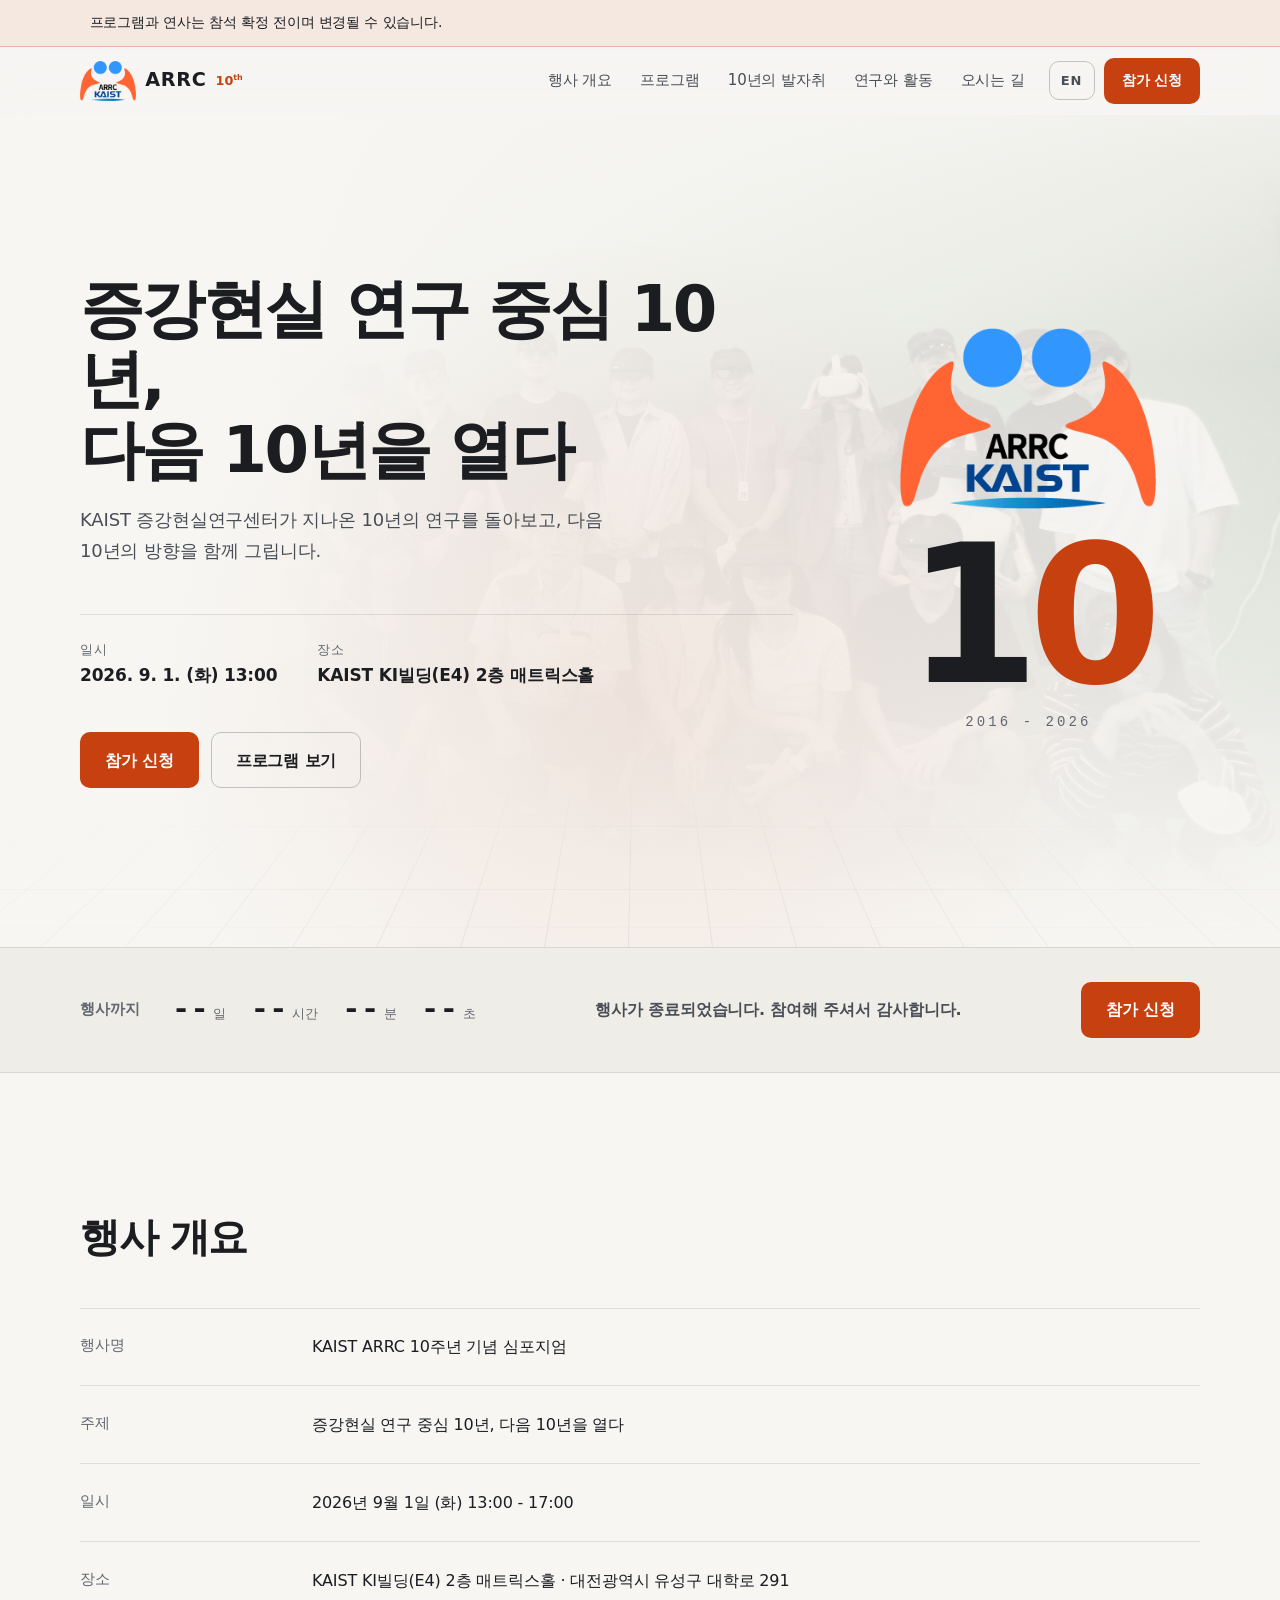
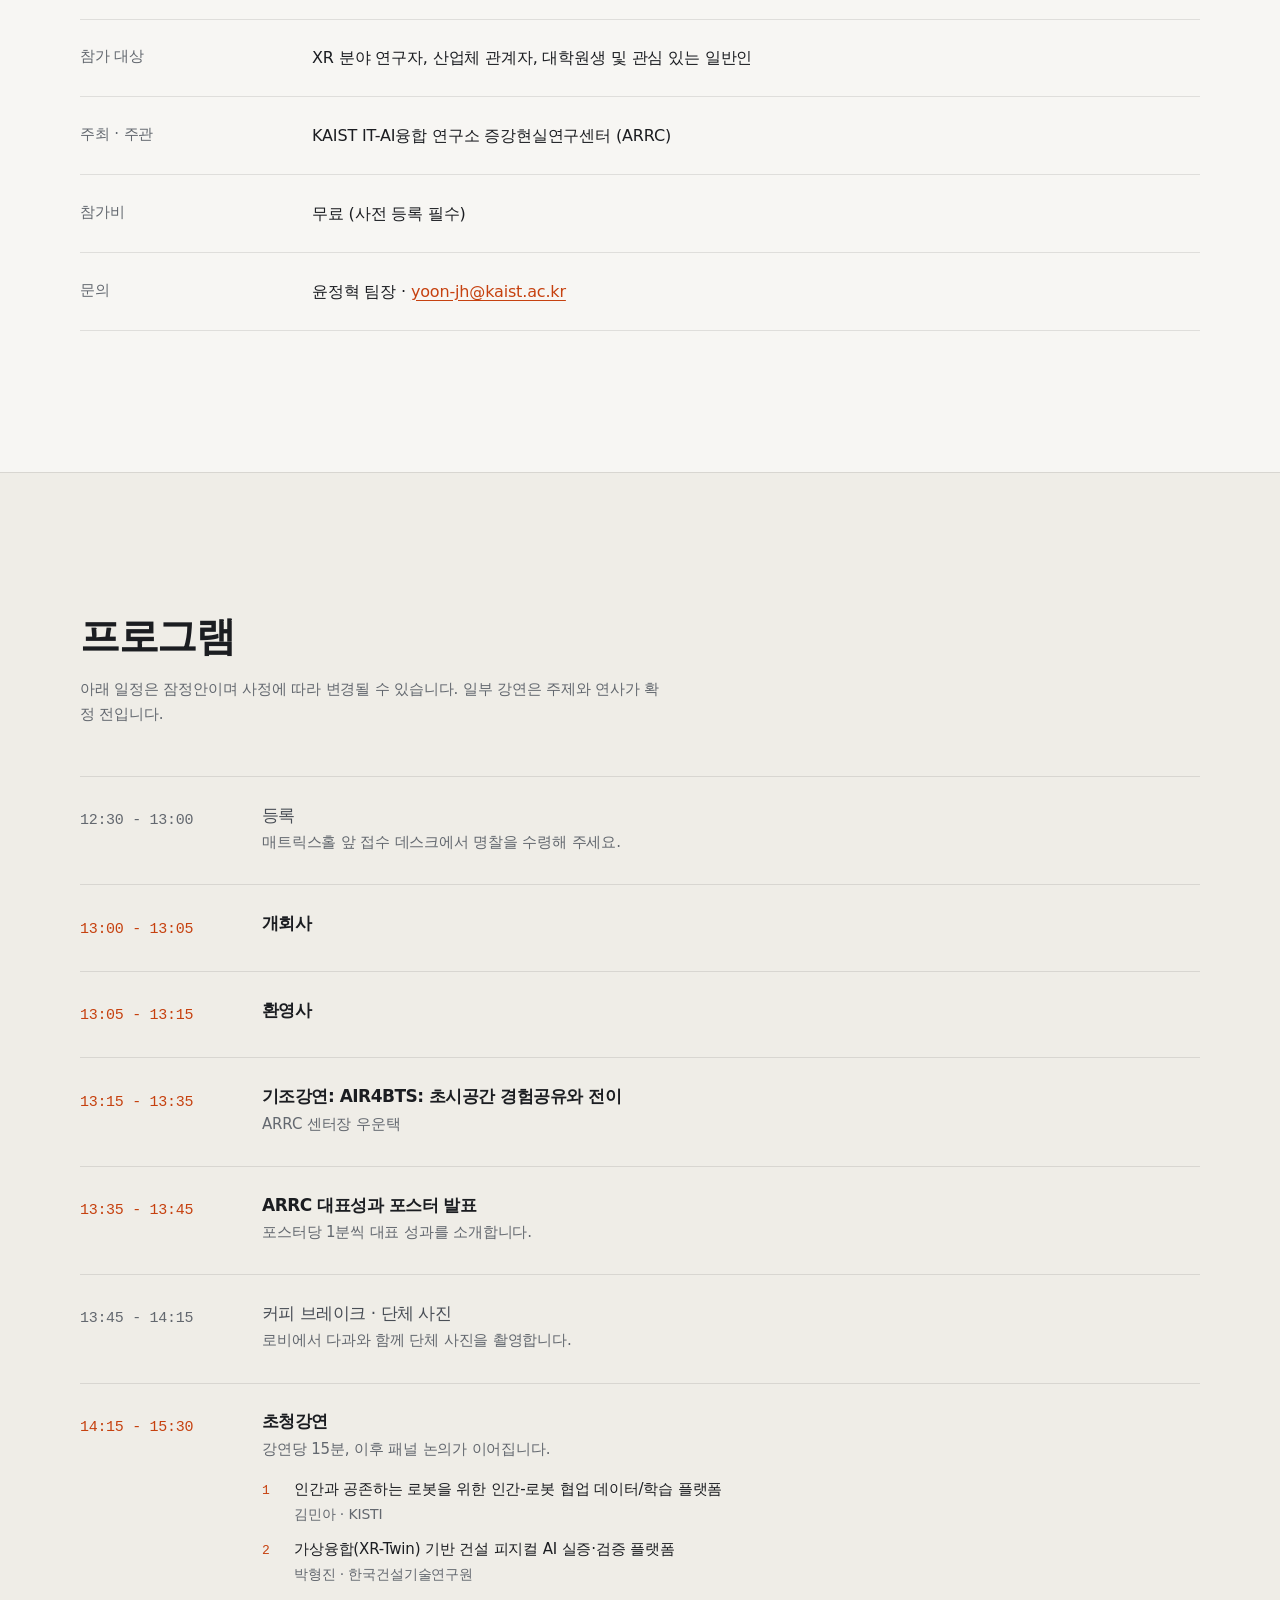
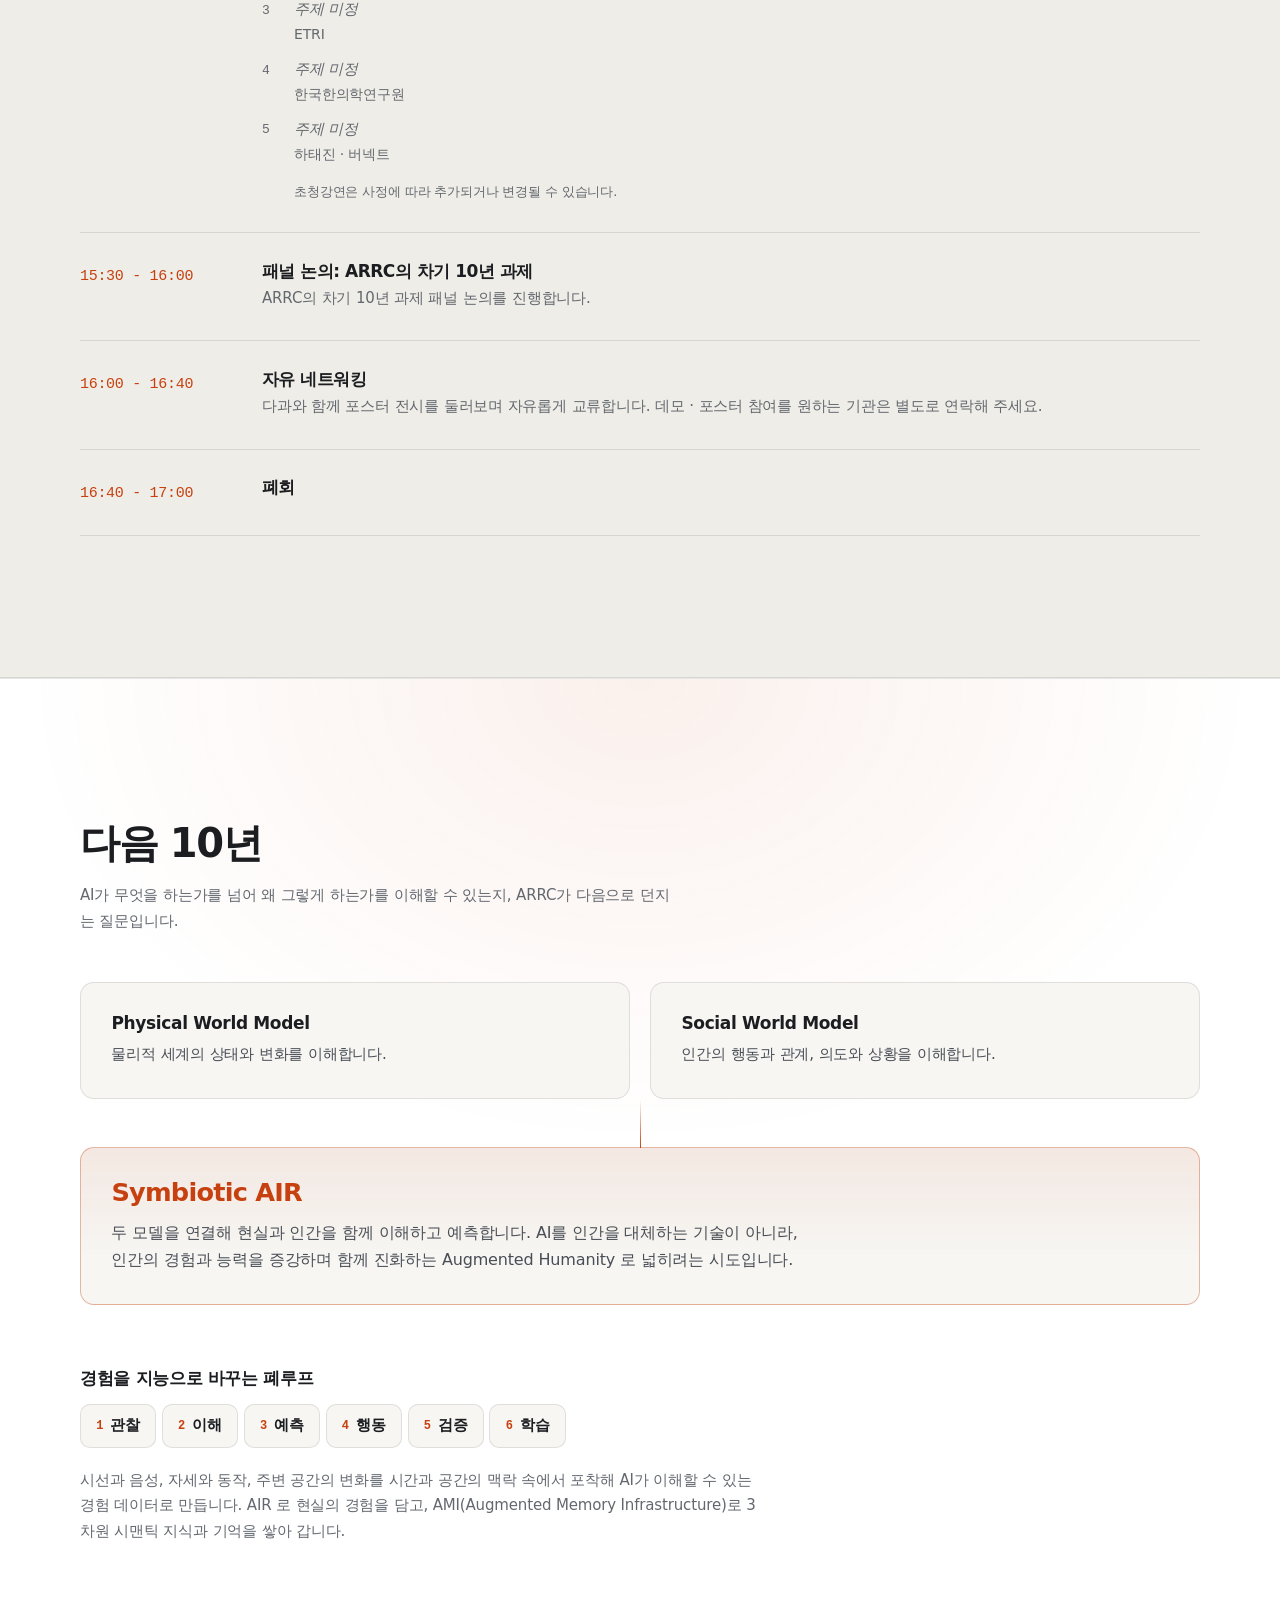
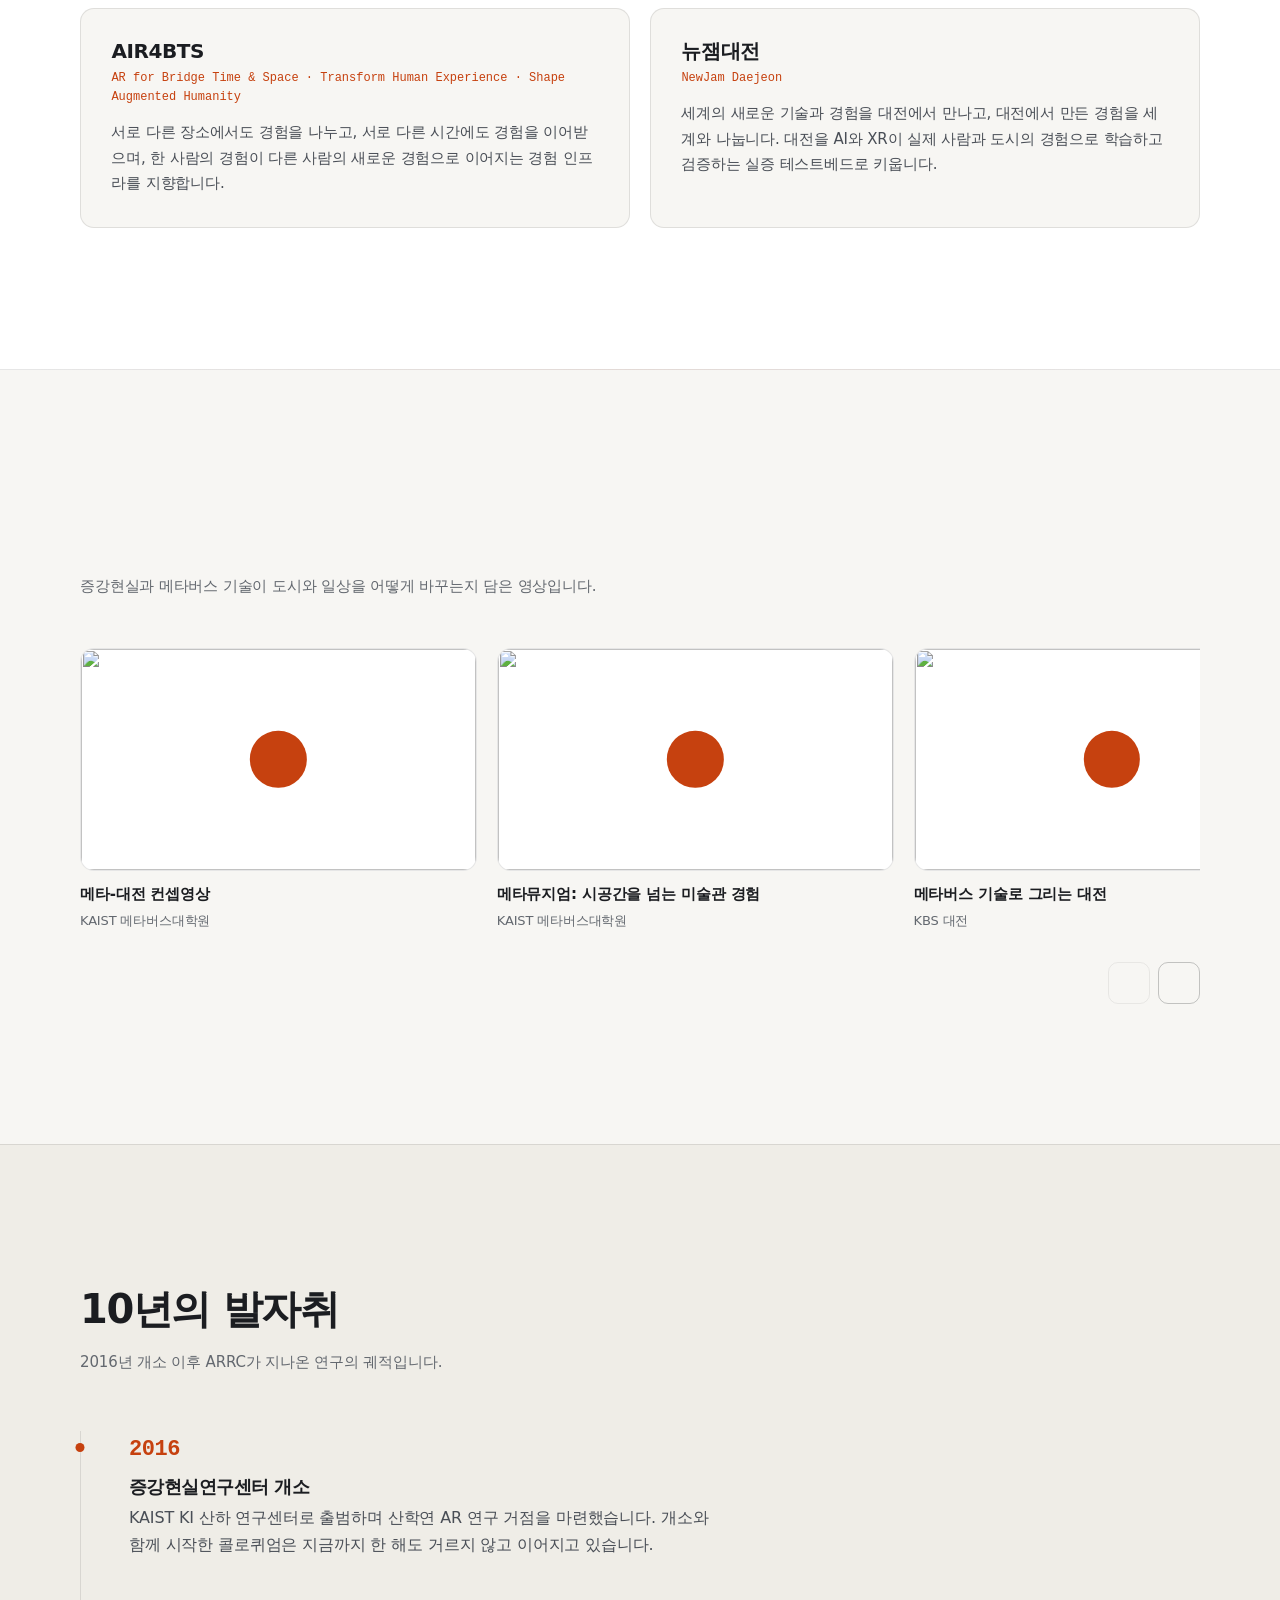
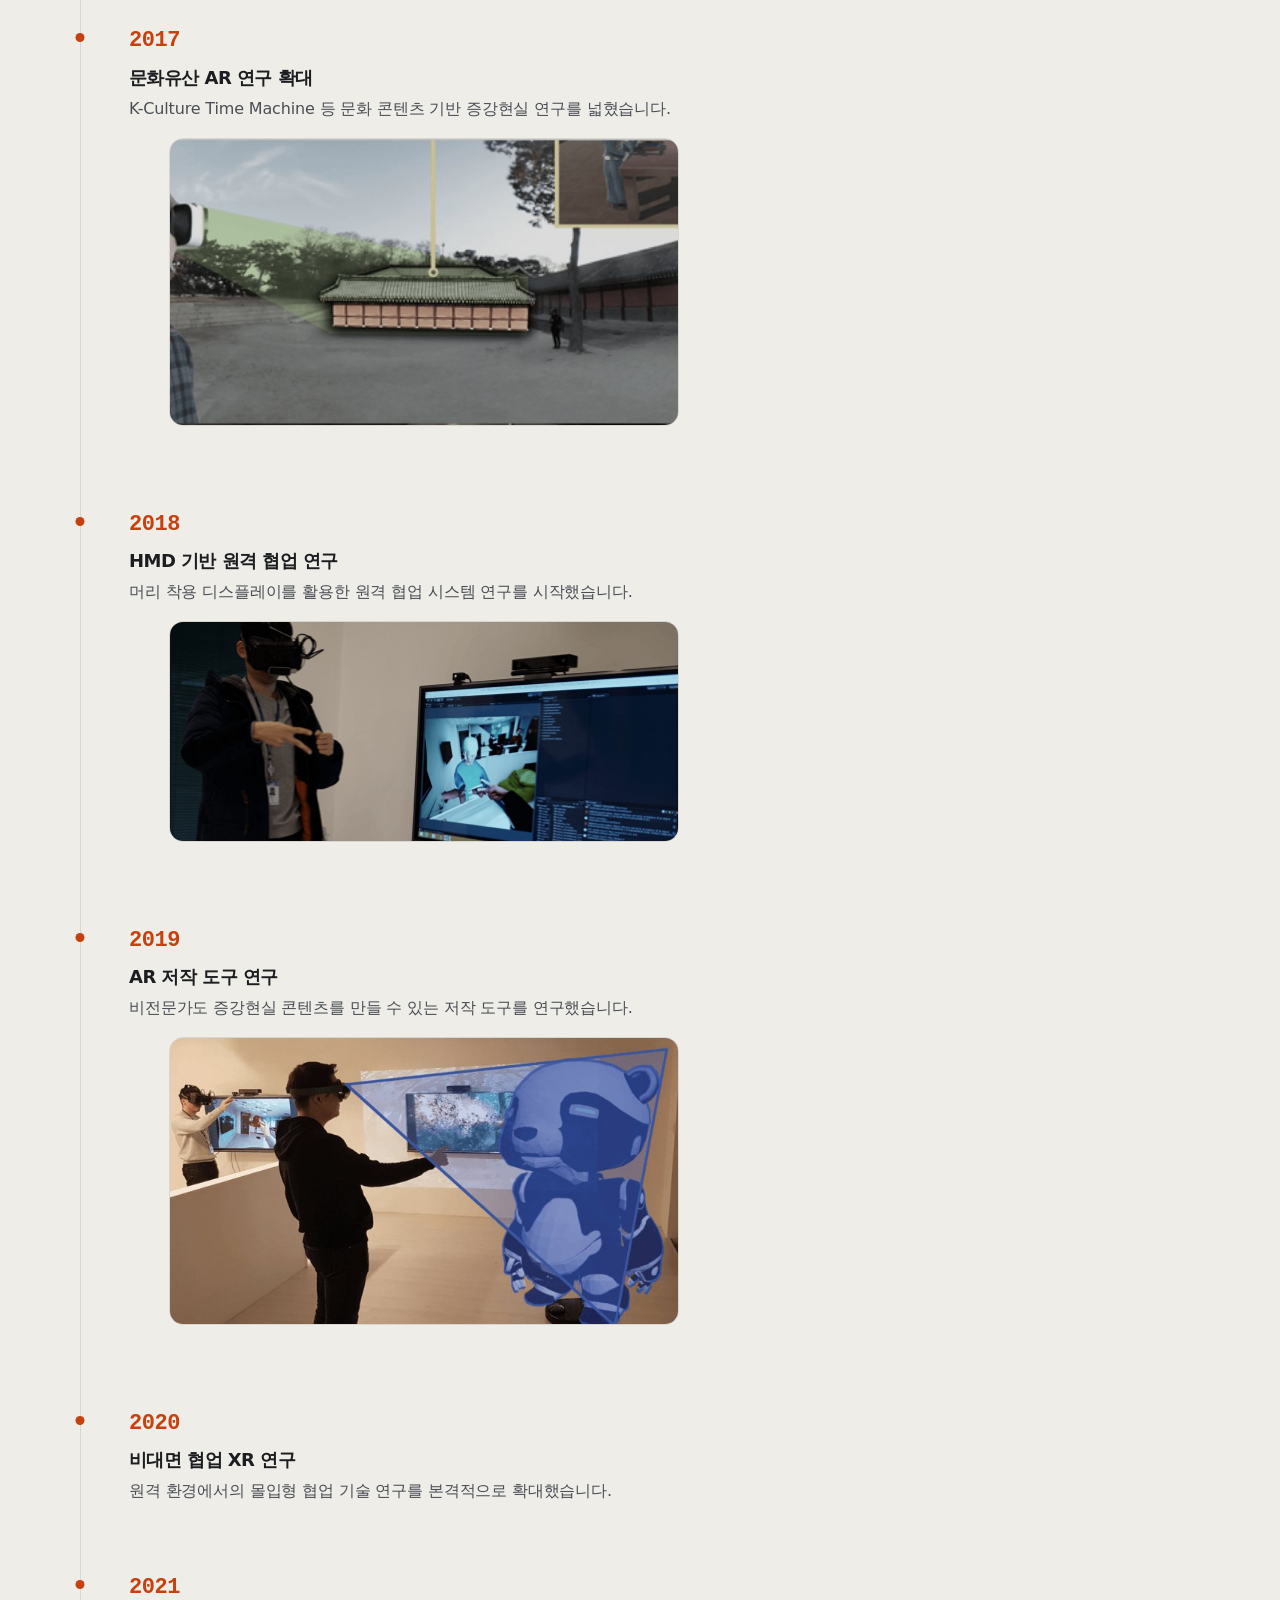
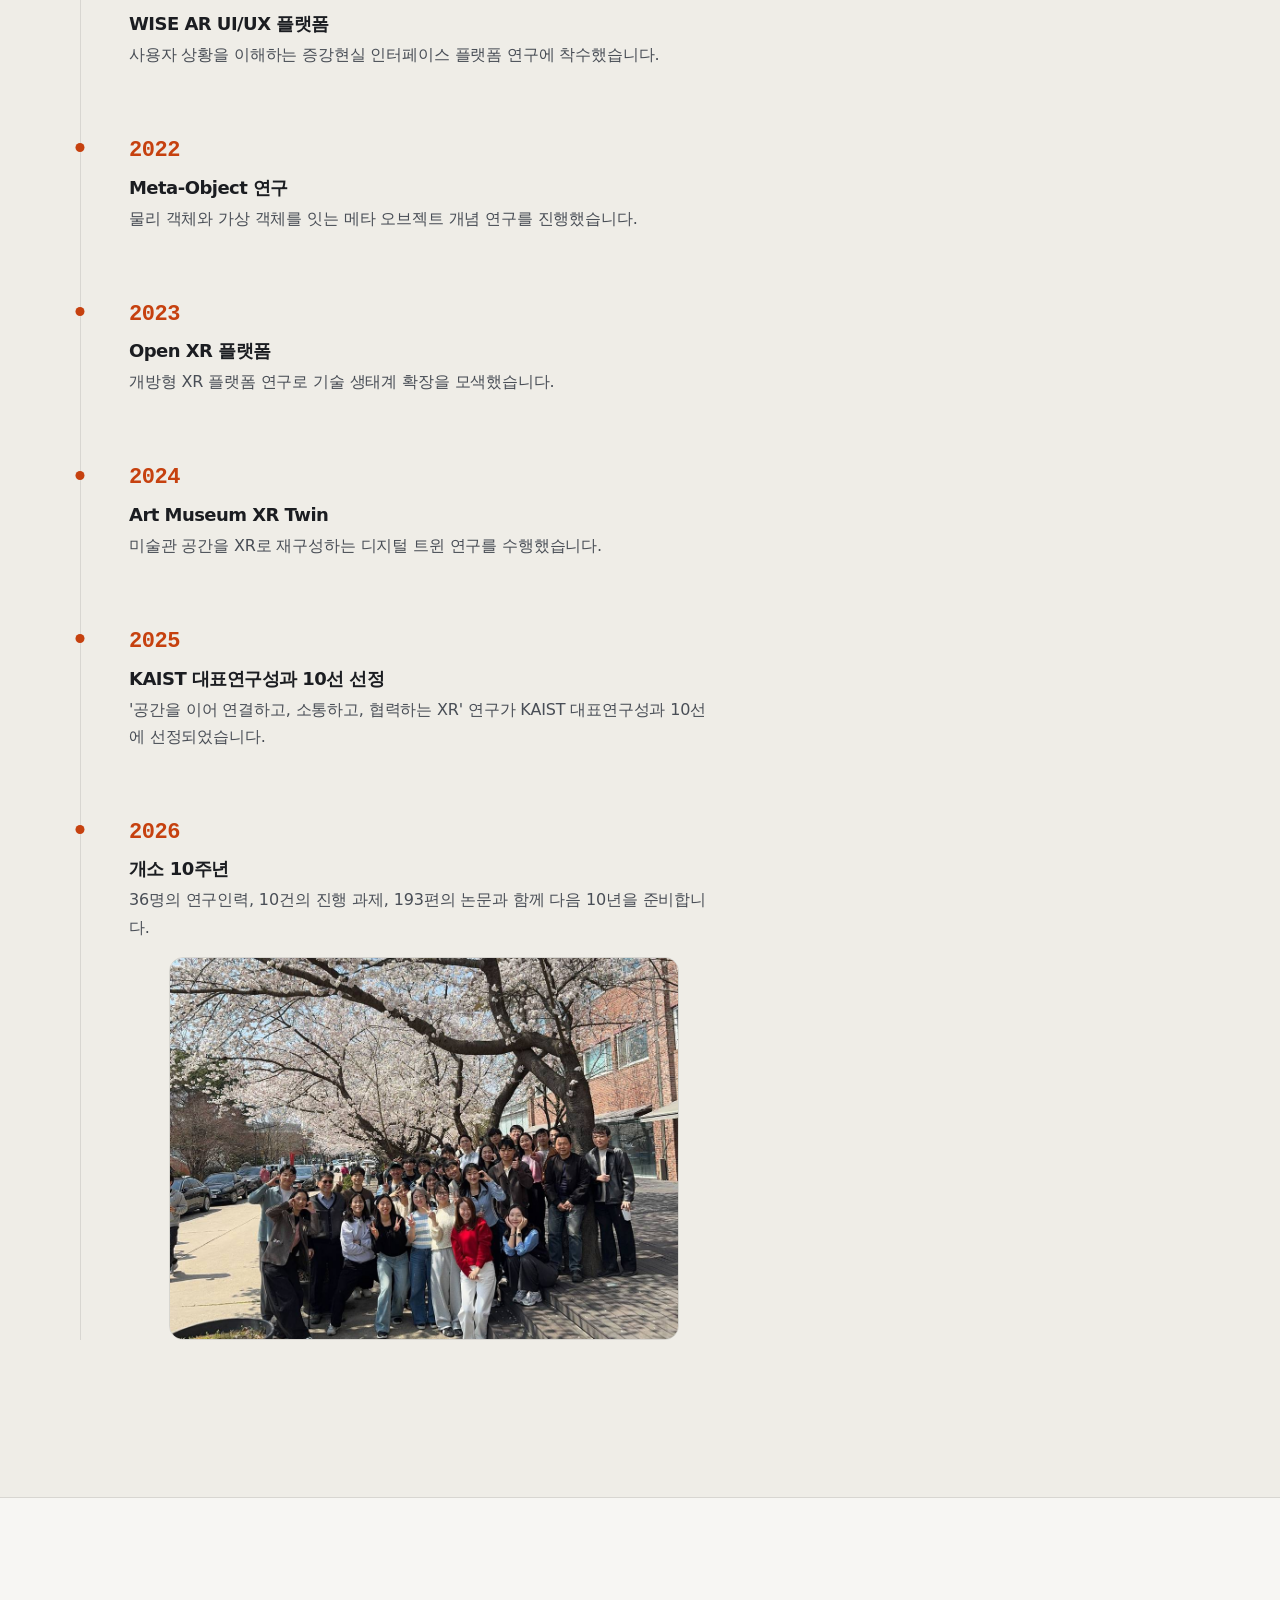
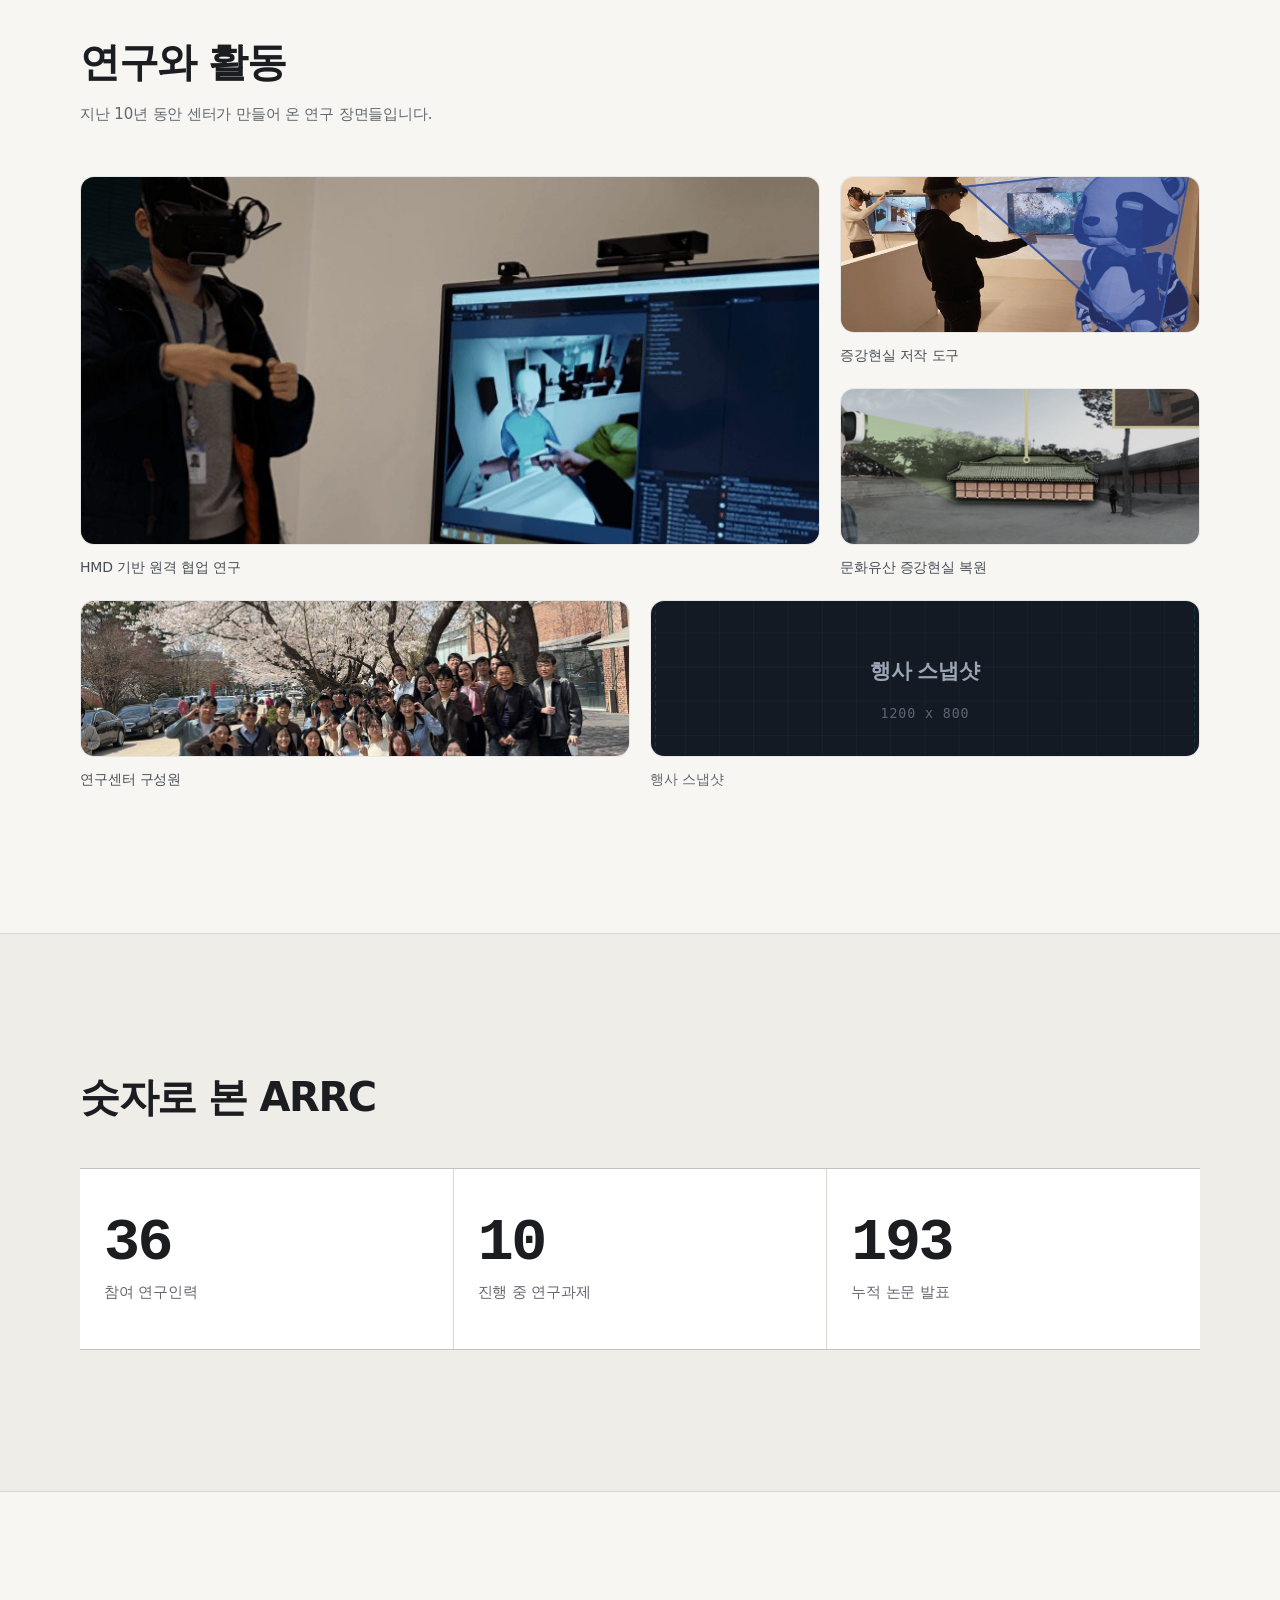
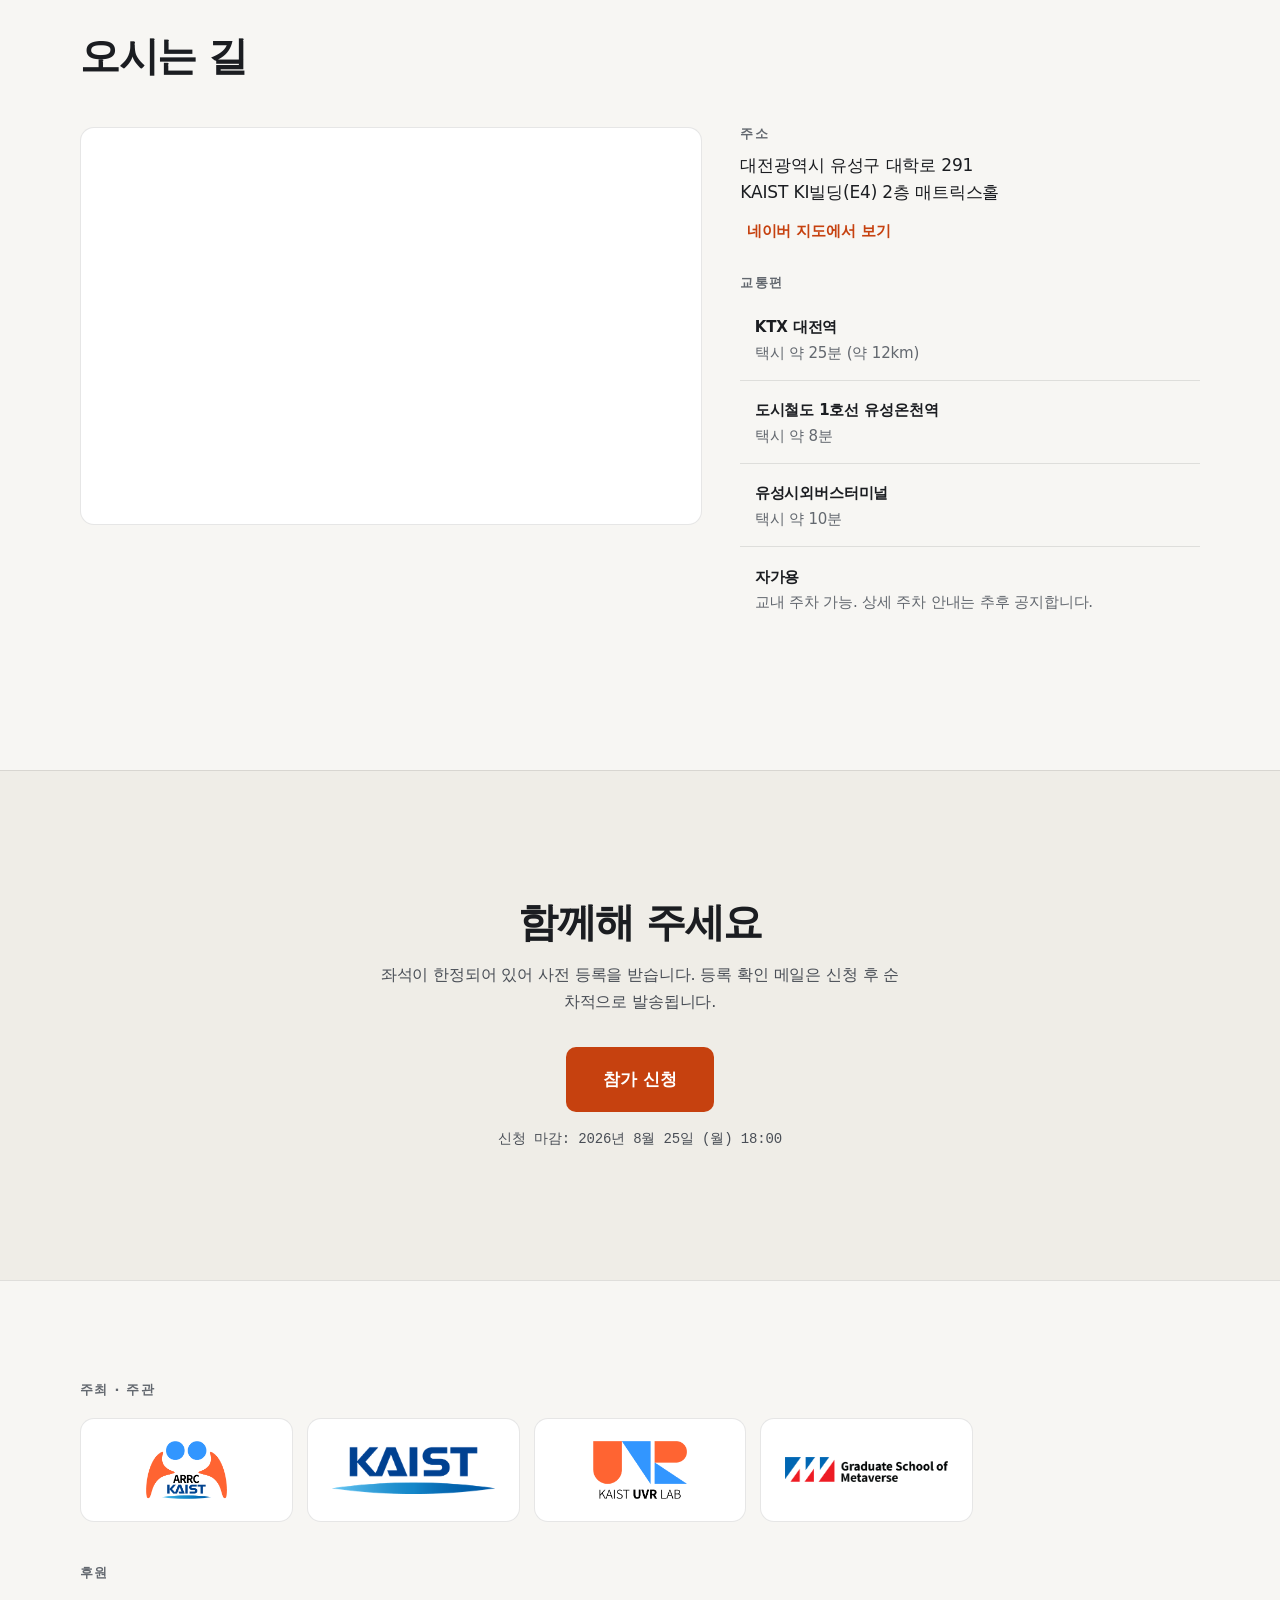
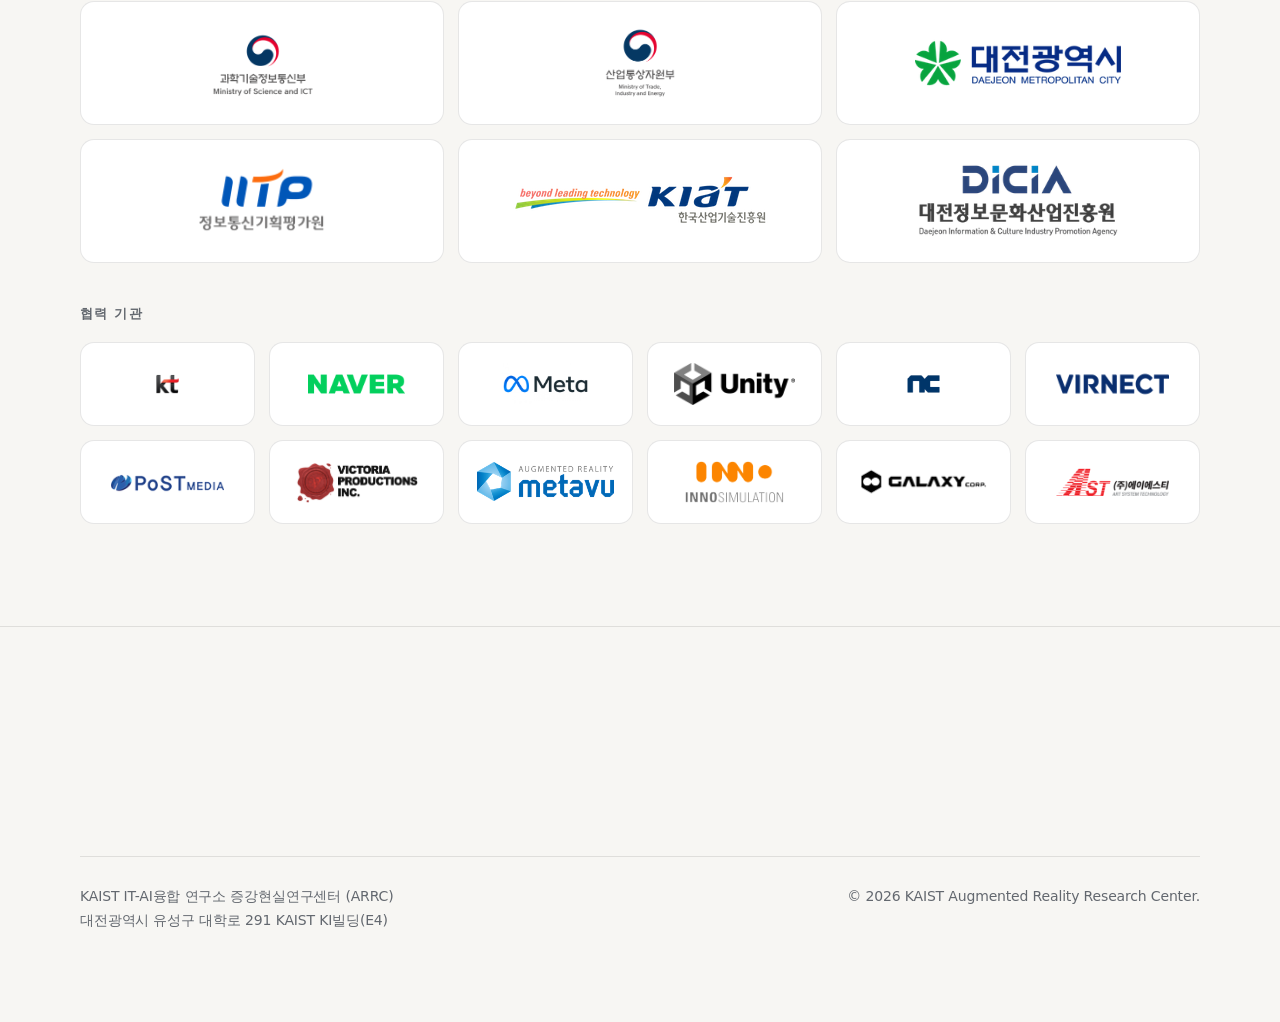
==== commit 971441dc: "메타버스대학원 공식 로고로 교체하고 16:00 세션을 자유 네트워킹으로 - meta.kaist.ac.kr/logo 의 로고 갤러리에서 컬러 영문 시그니처   (Graduate Sc" ====
--- a/index.html
+++ b/index.html
@@ -358,7 +358,7 @@
       <li class="orgs__tile"><img src="assets/img/logo-arrc.png" alt="KAIST 증강현실연구센터" loading="lazy"></li>
       <li class="orgs__tile"><img src="assets/img/logo-kaist.png" alt="KAIST" loading="lazy"></li>
       <li class="orgs__tile"><img src="assets/img/logo-uvr.png" alt="KAIST UVR Lab" loading="lazy"></li>
-      <li class="orgs__tile"><img src="assets/img/logo-mv.png" alt="KAIST 메타버스대학원" loading="lazy"></li>
+      <li class="orgs__tile"><img src="assets/img/logo-mv.png?v=2" alt="KAIST 메타버스대학원" loading="lazy"></li>
     </ul>
 
     <h2 class="orgs__title" data-i18n="orgs.support">후원</h2>
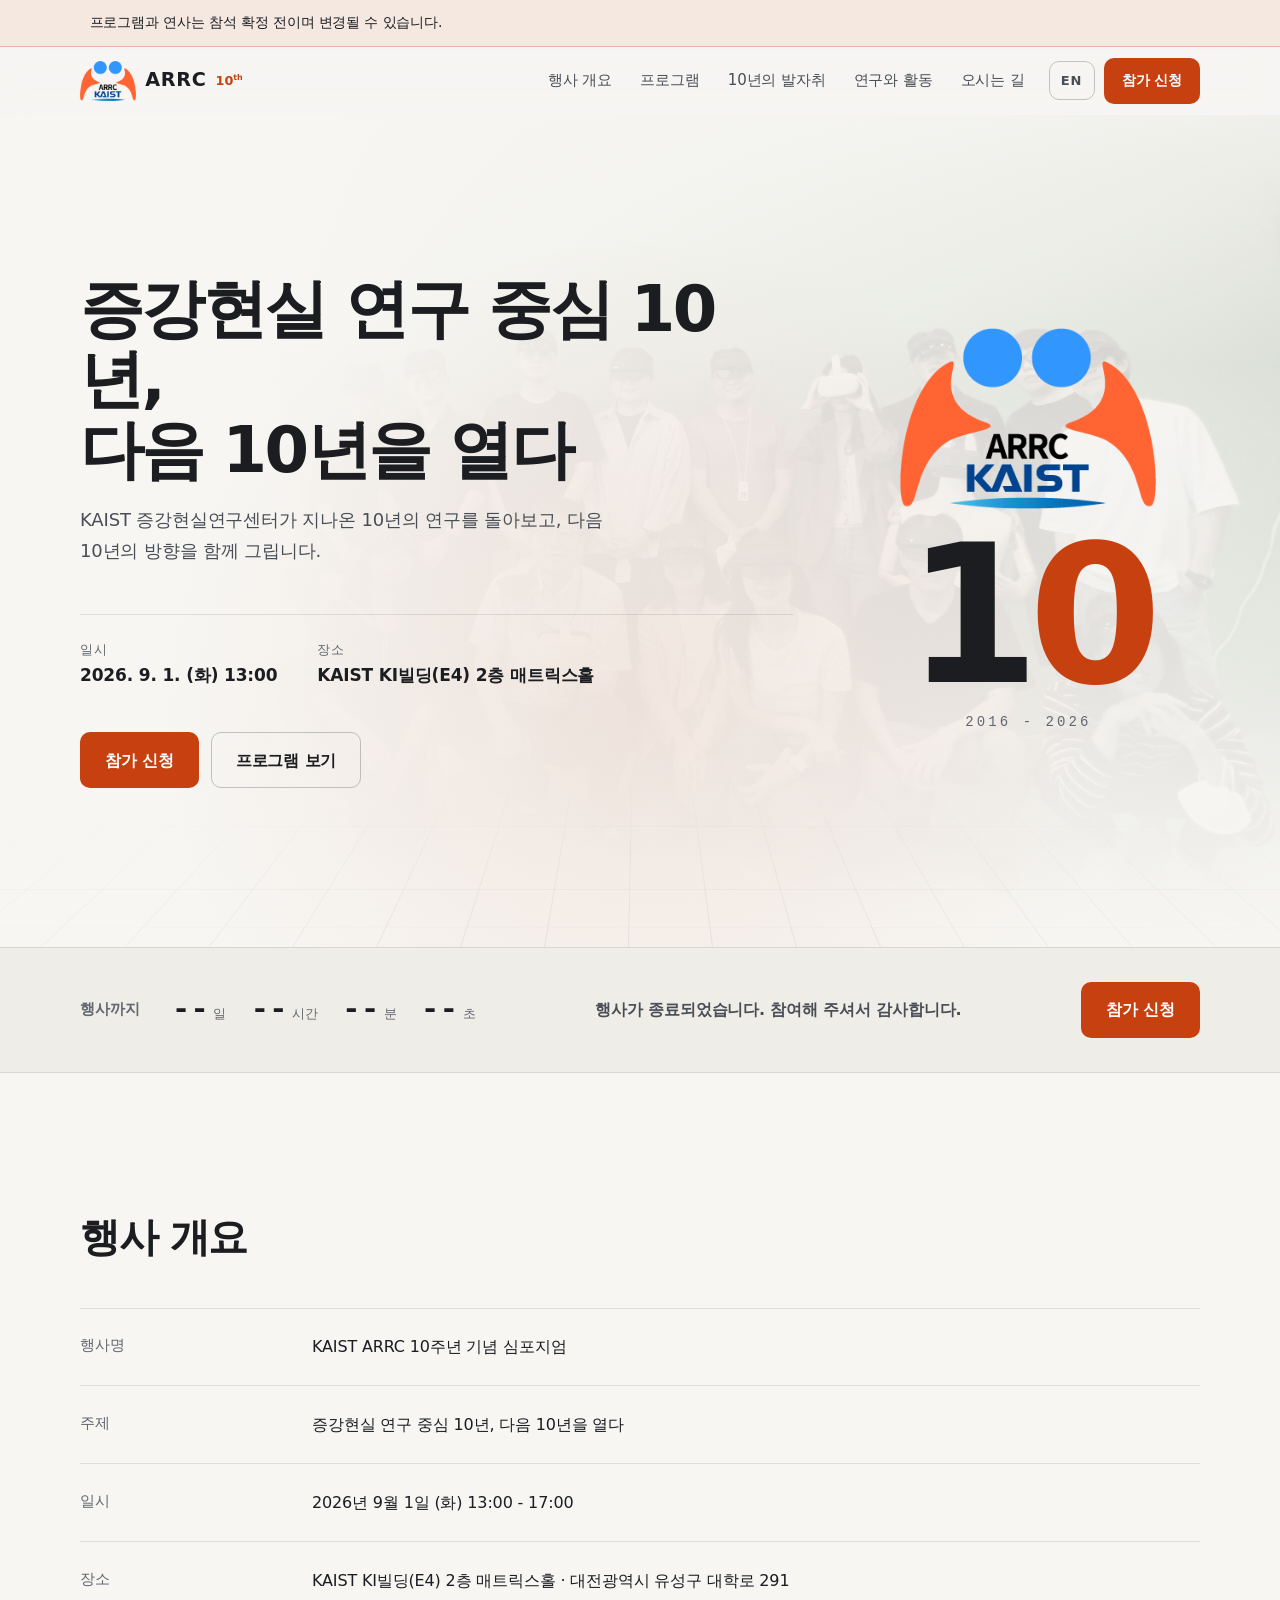
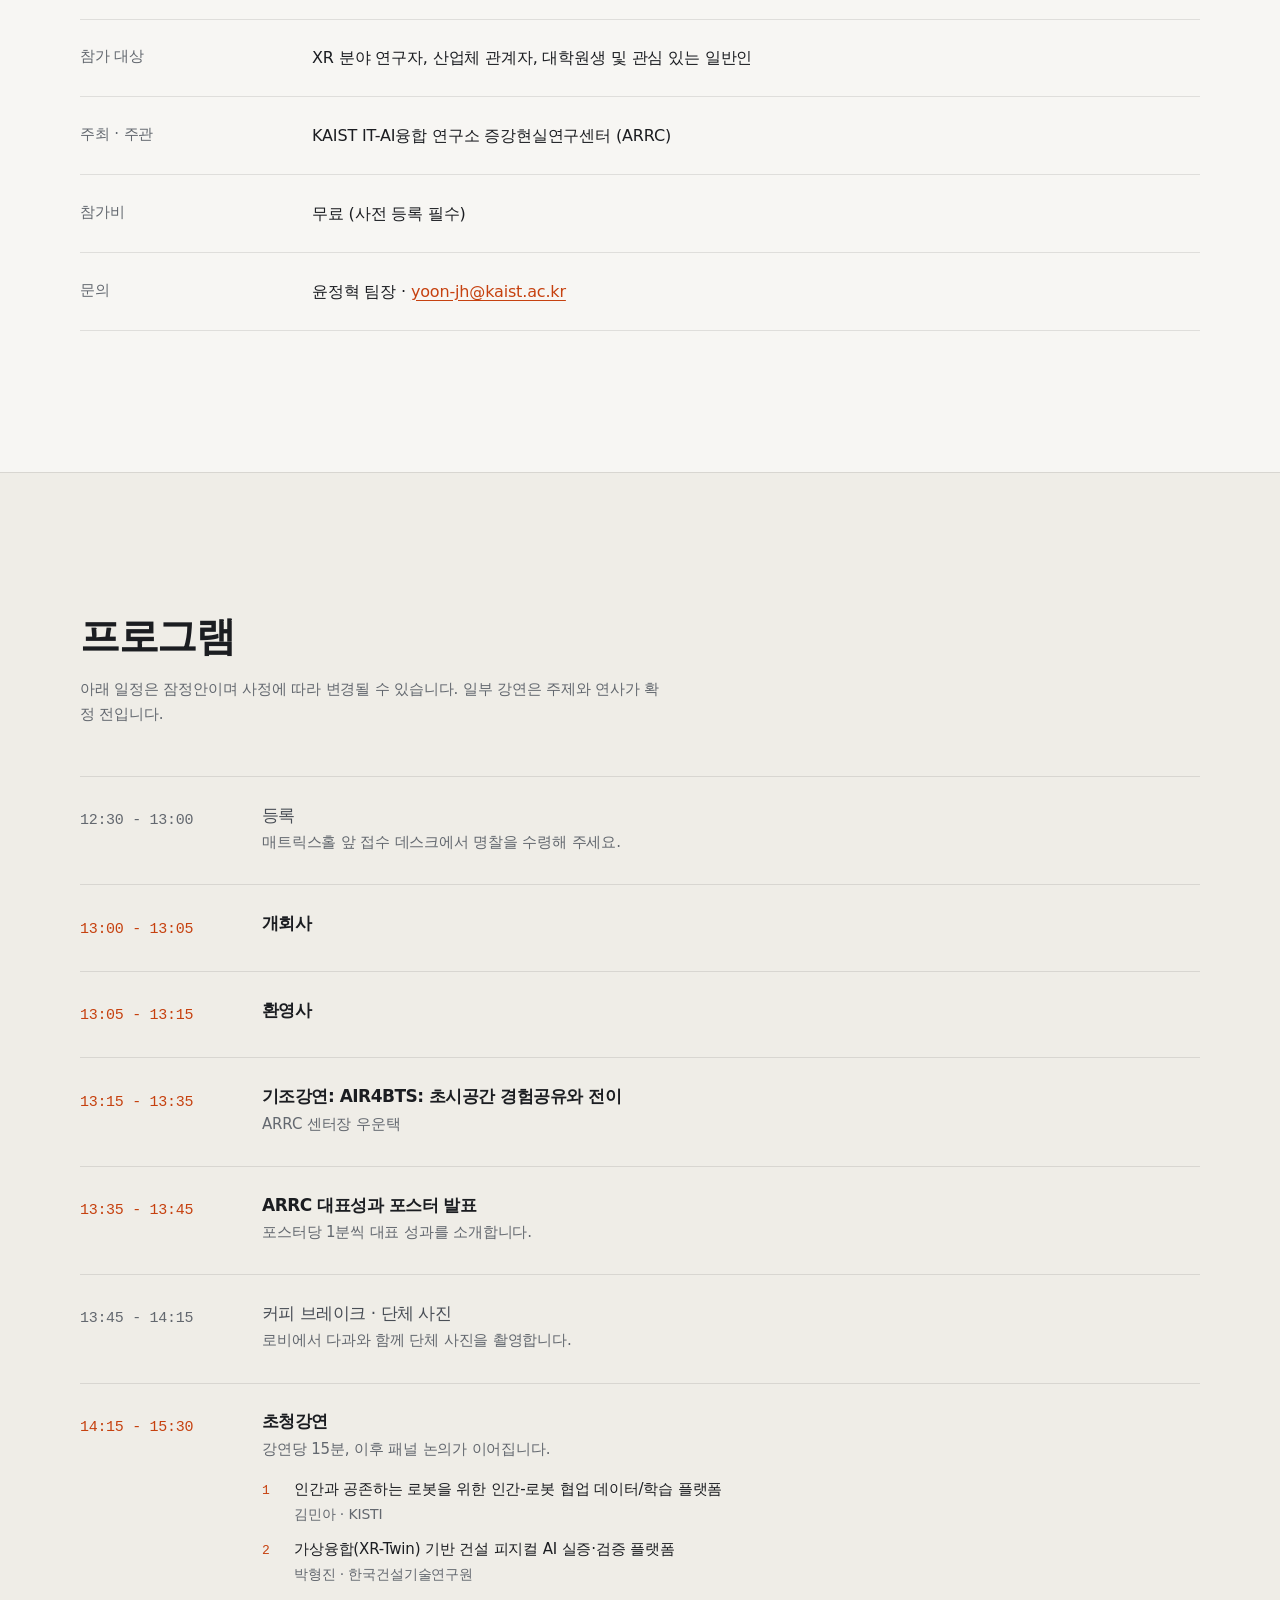
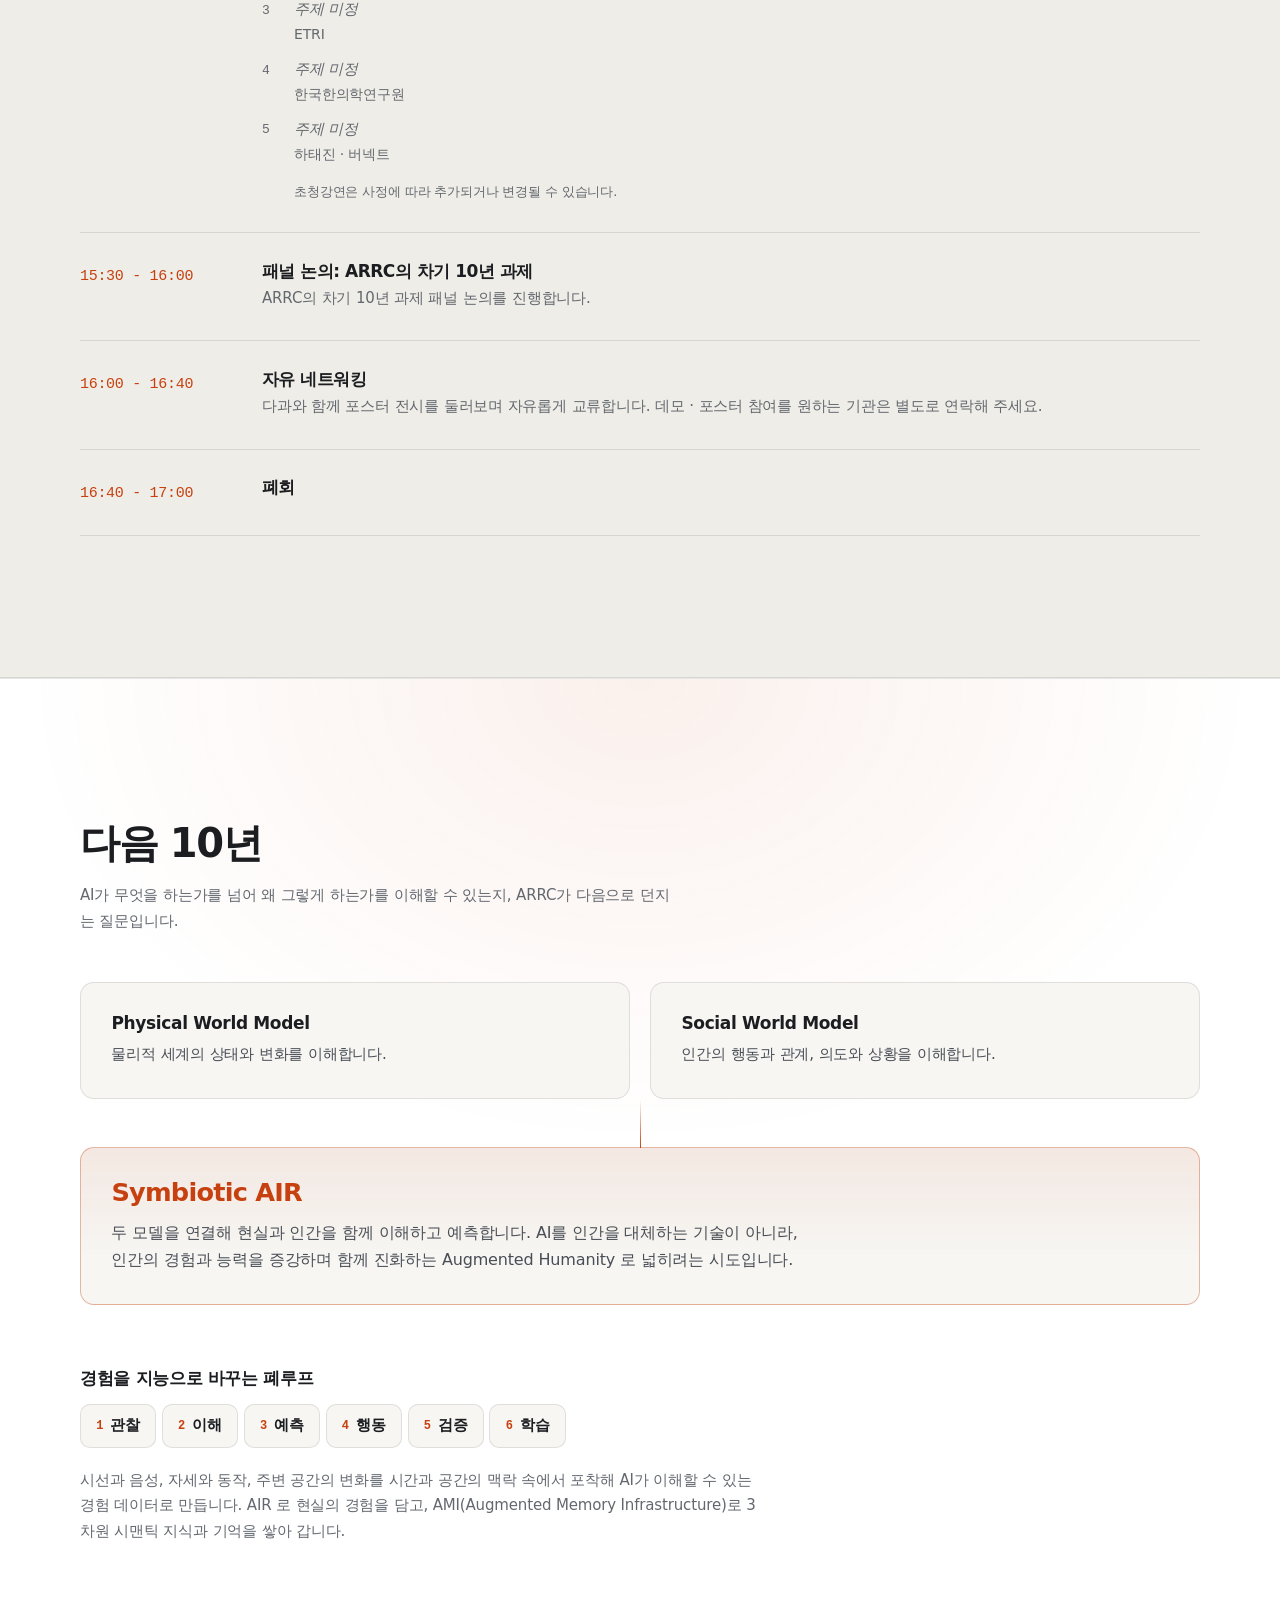
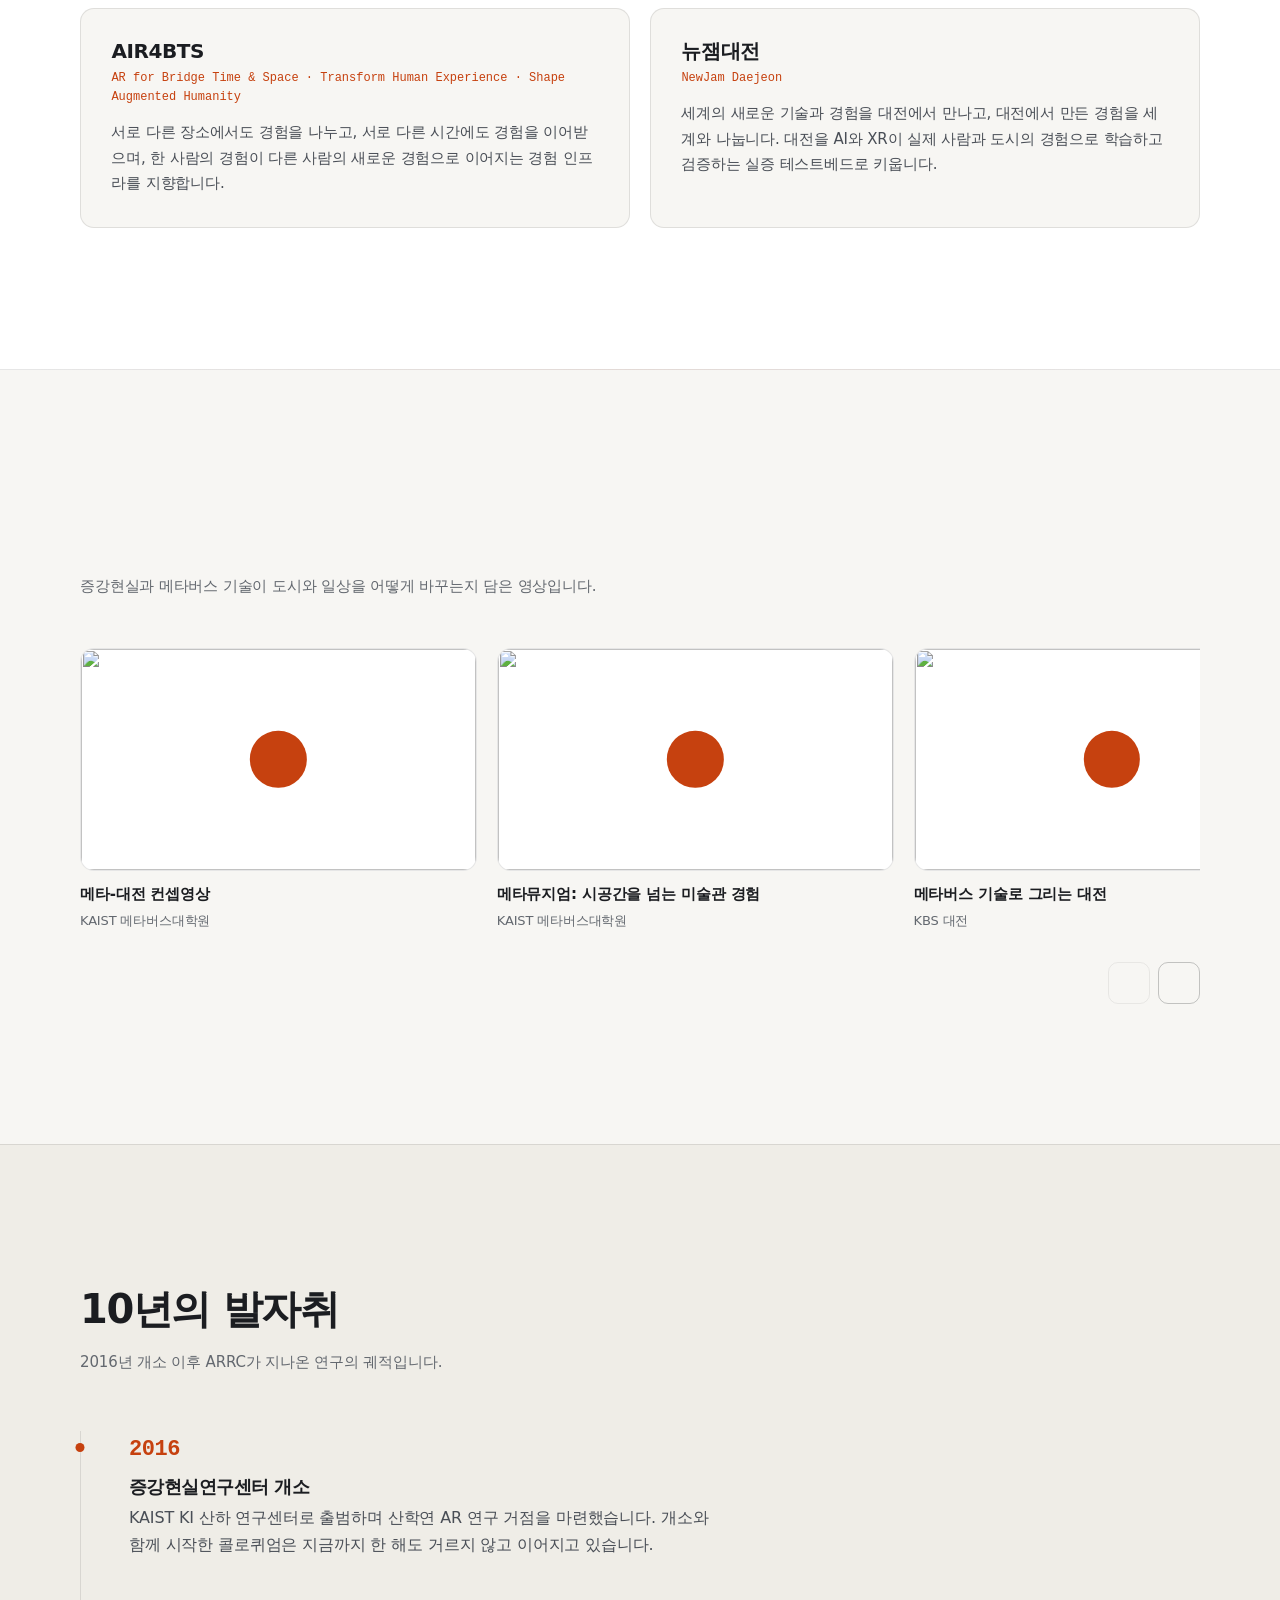
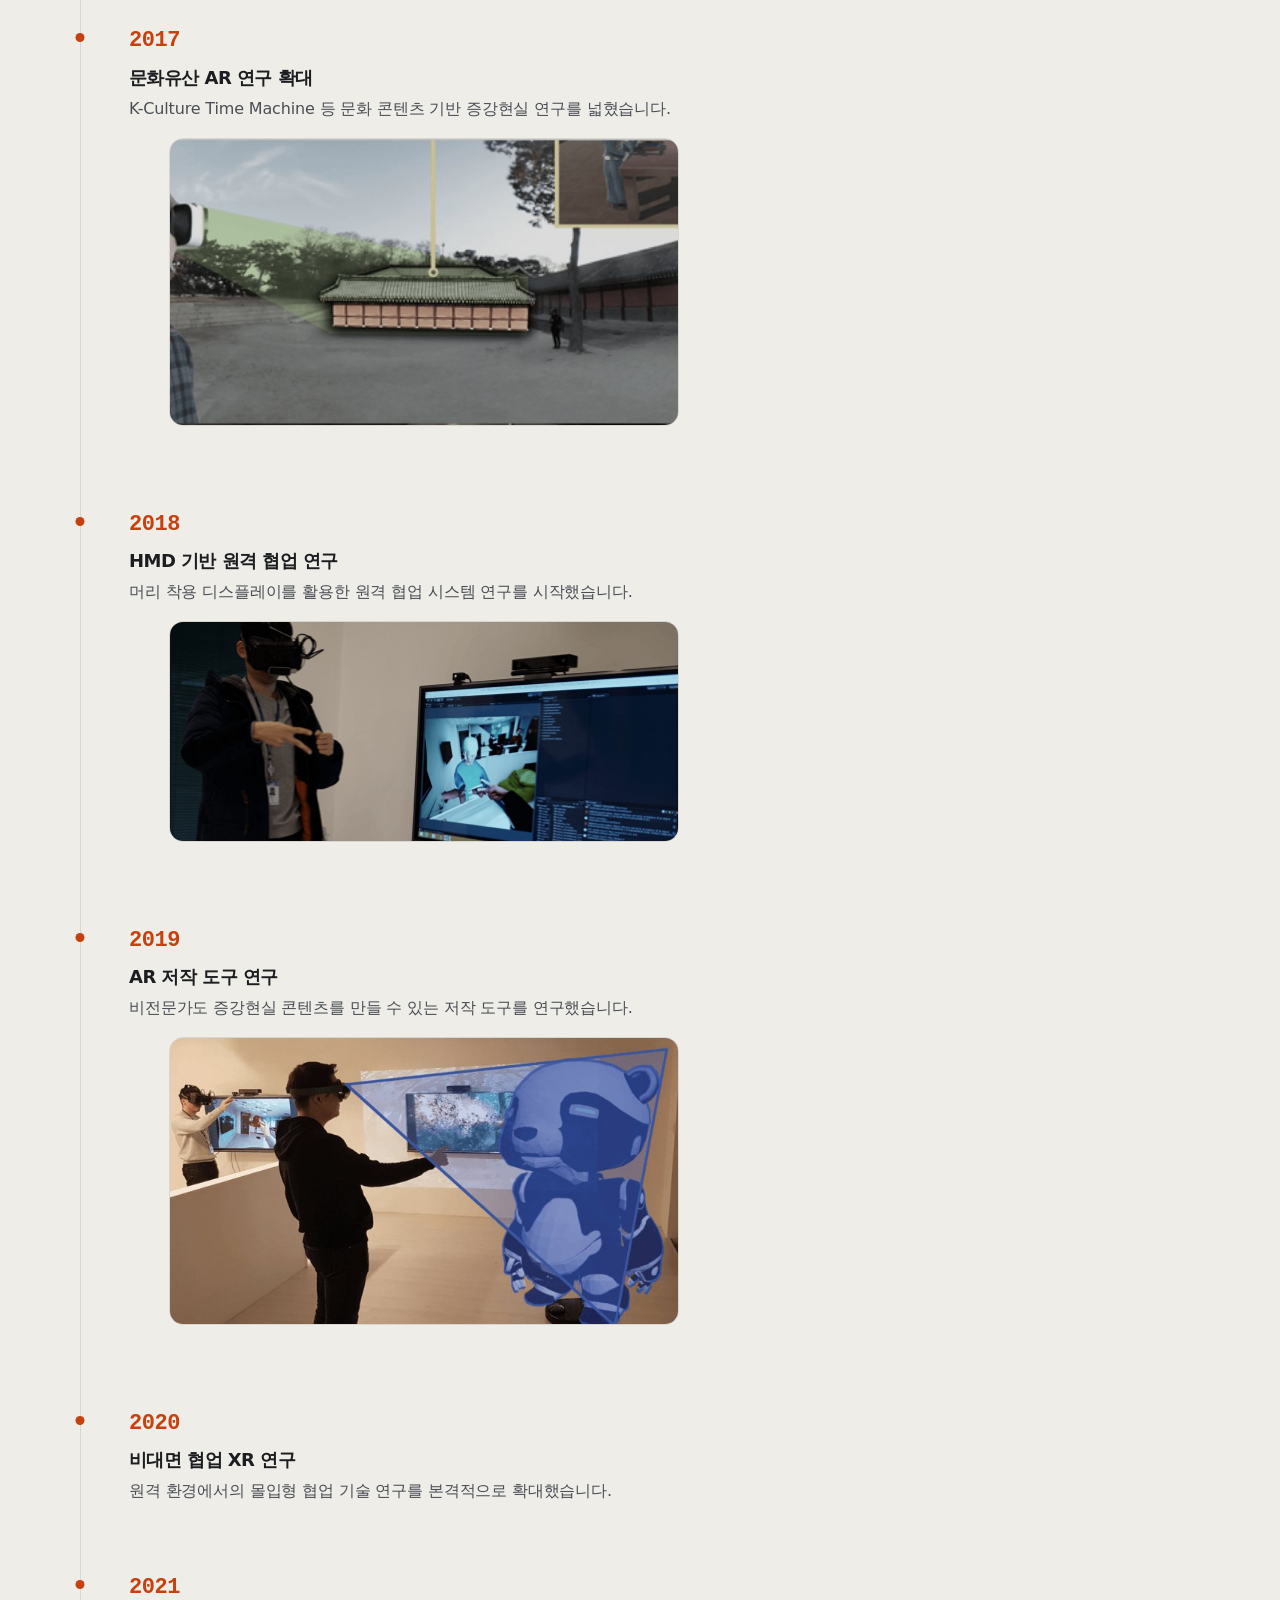
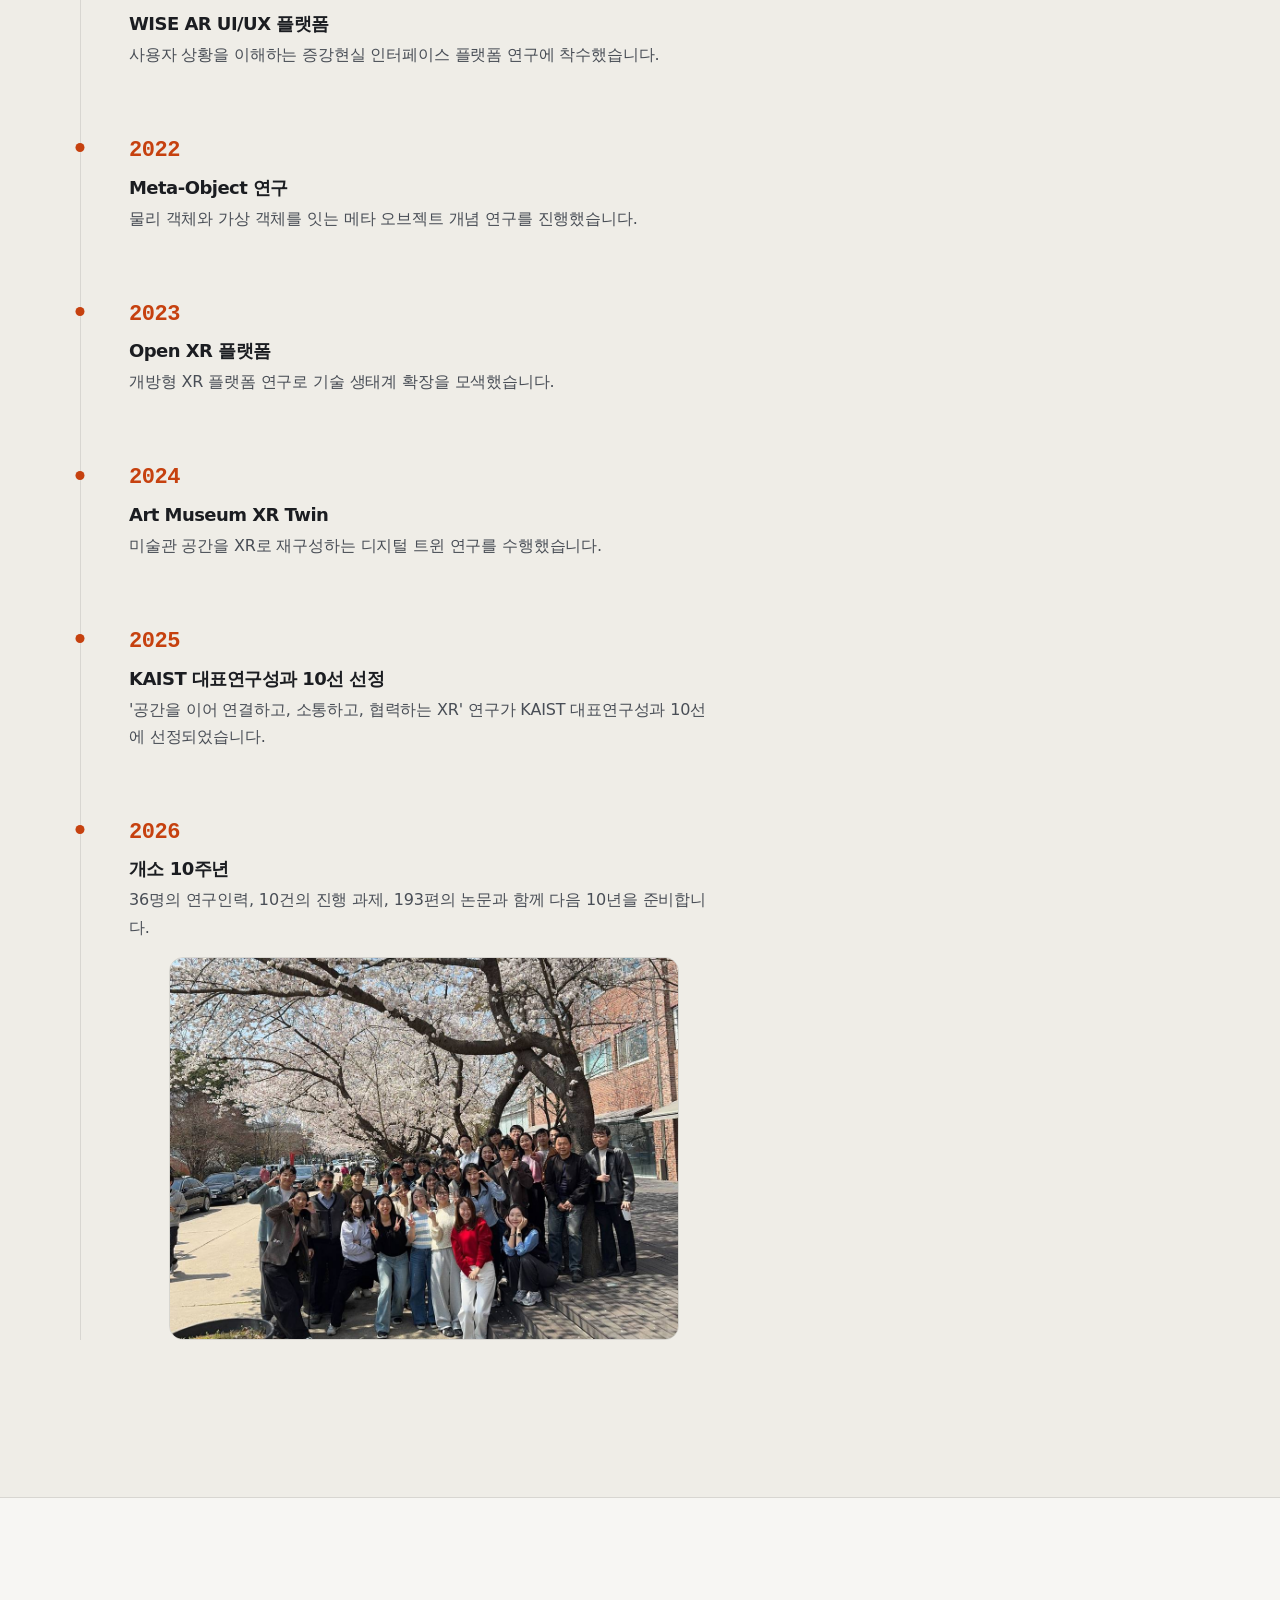
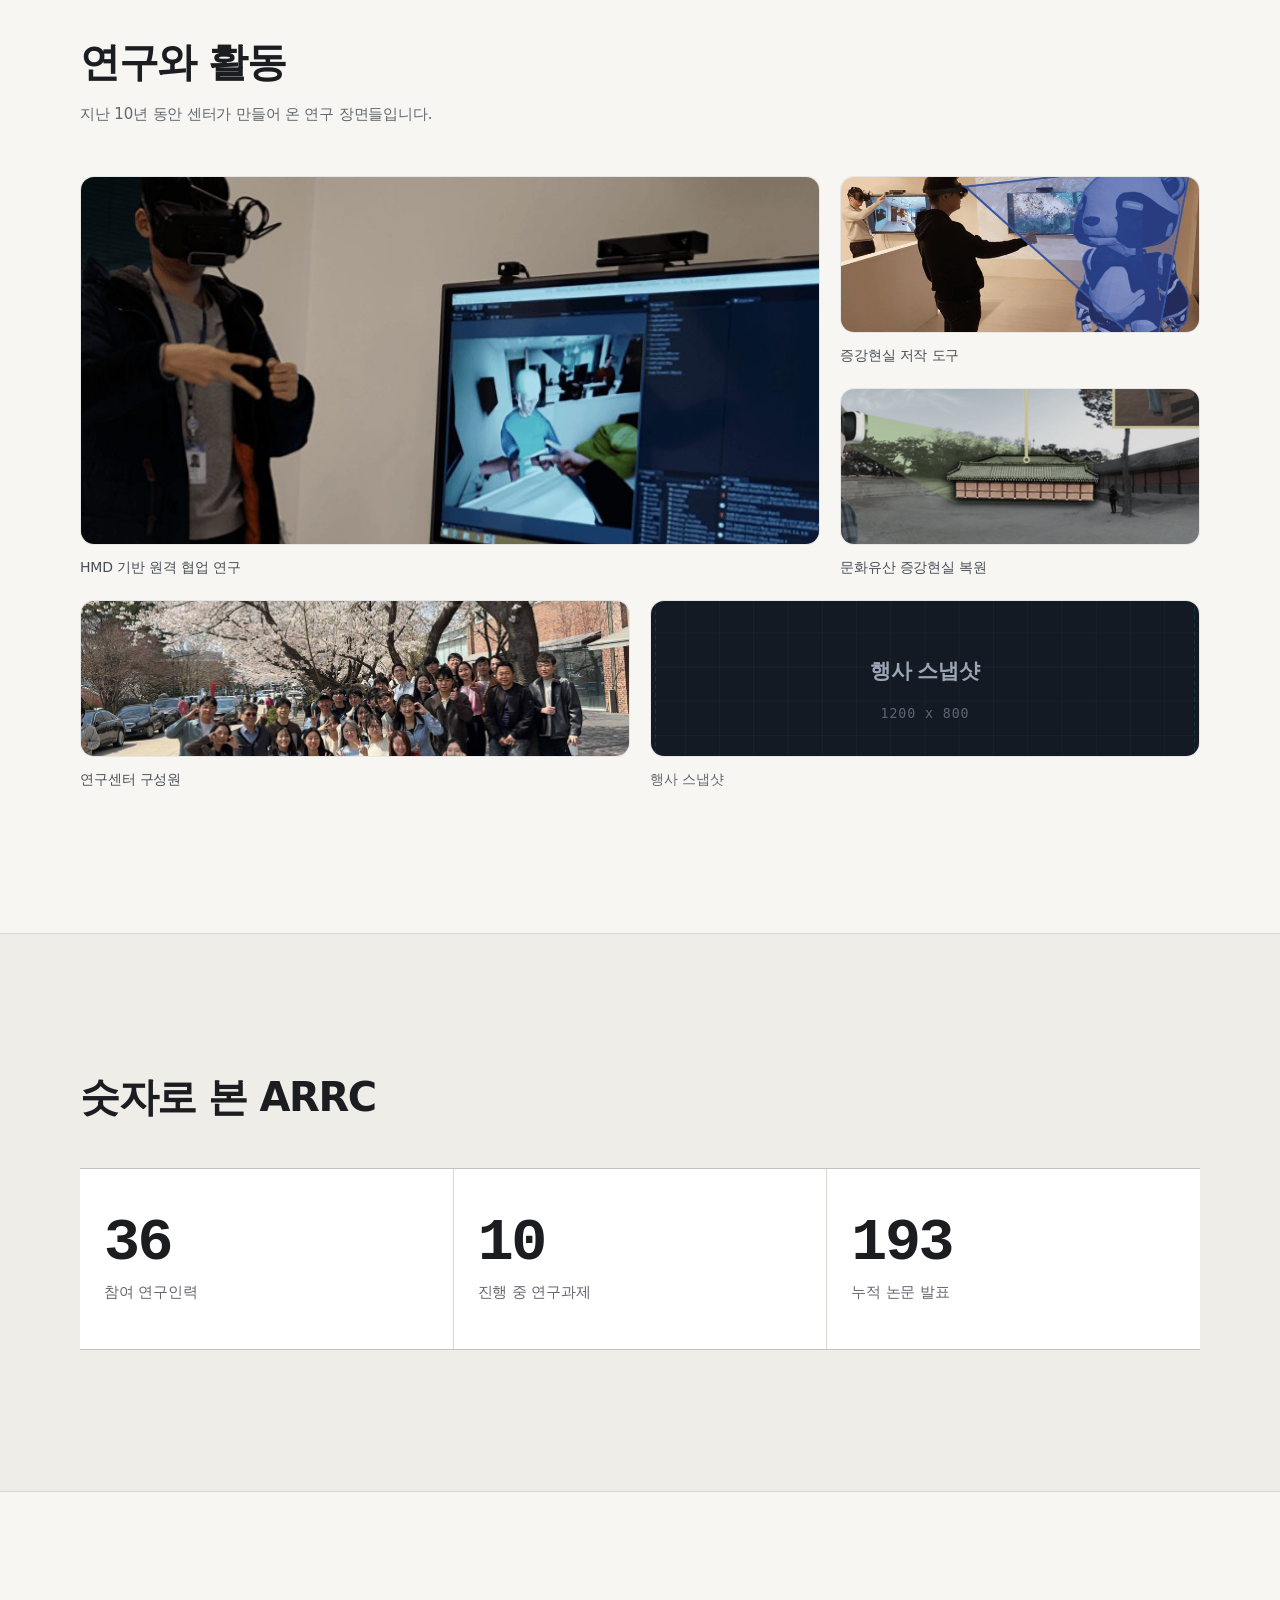
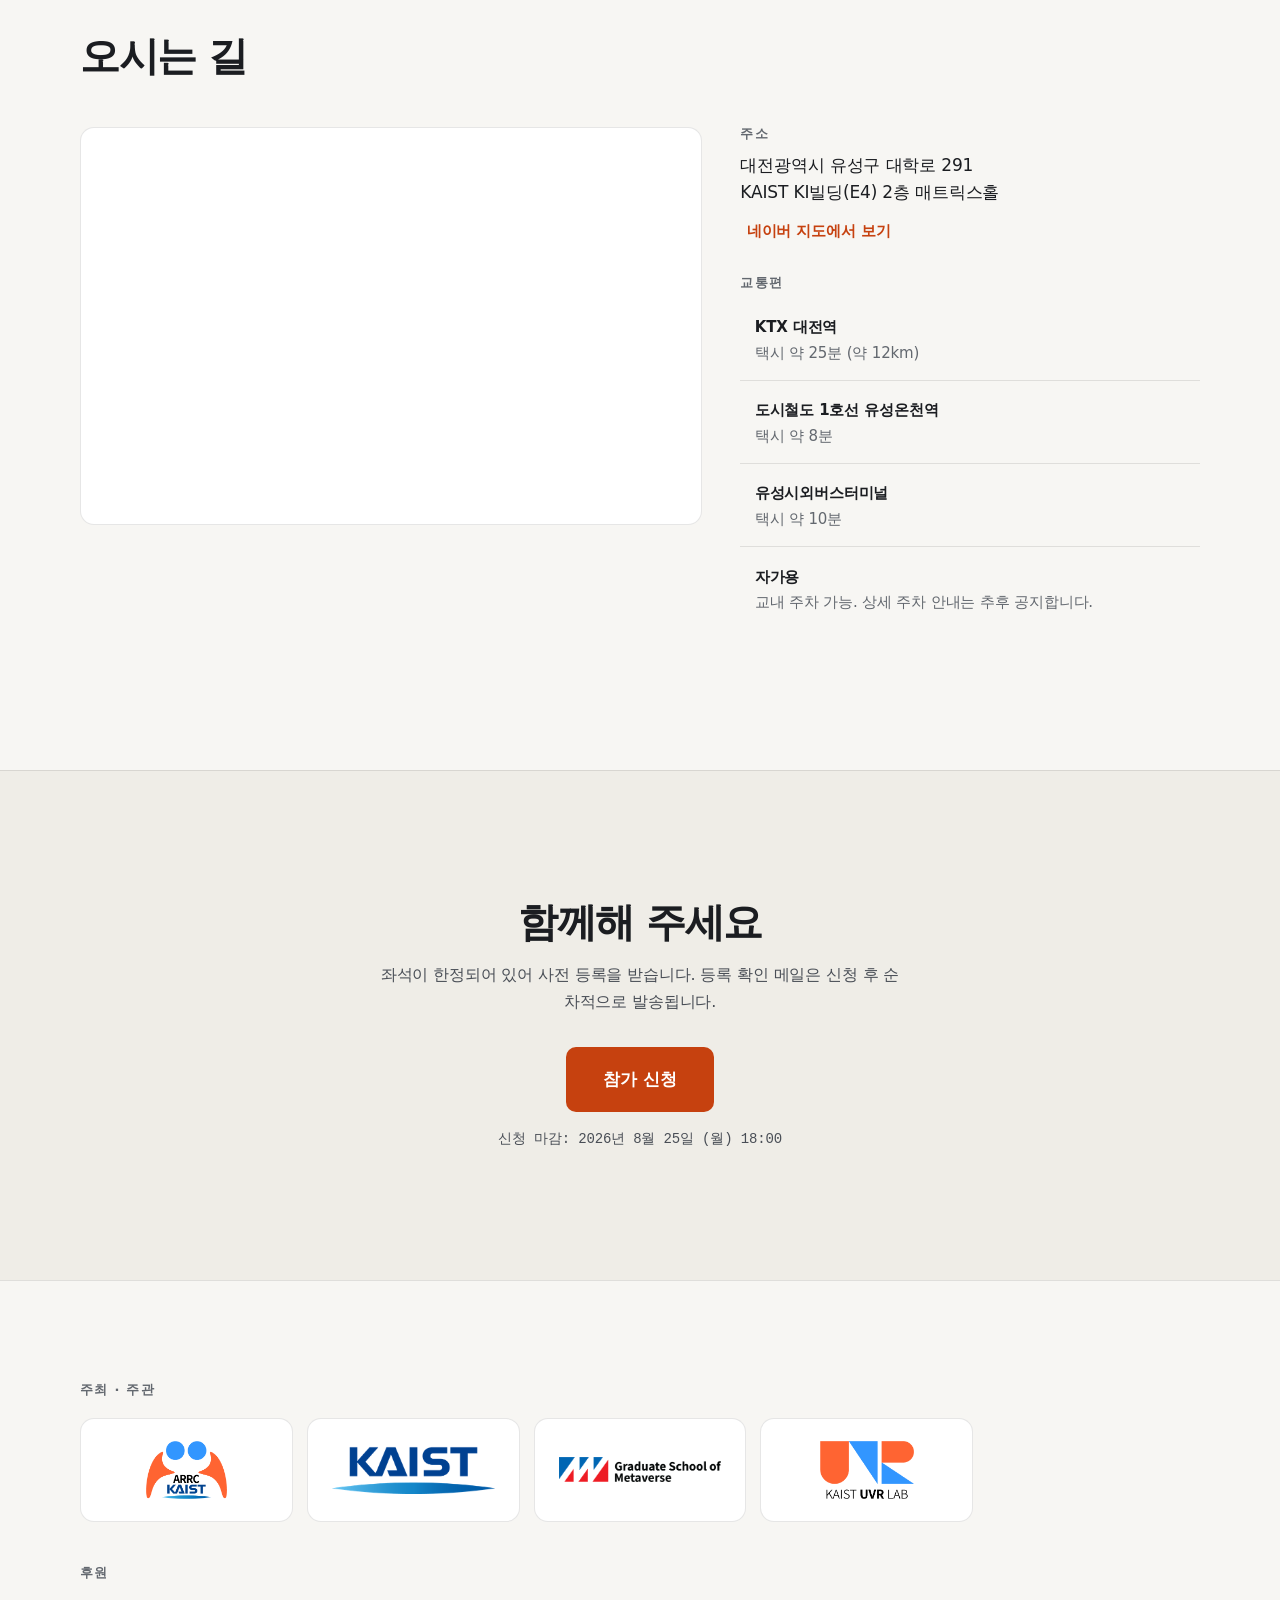
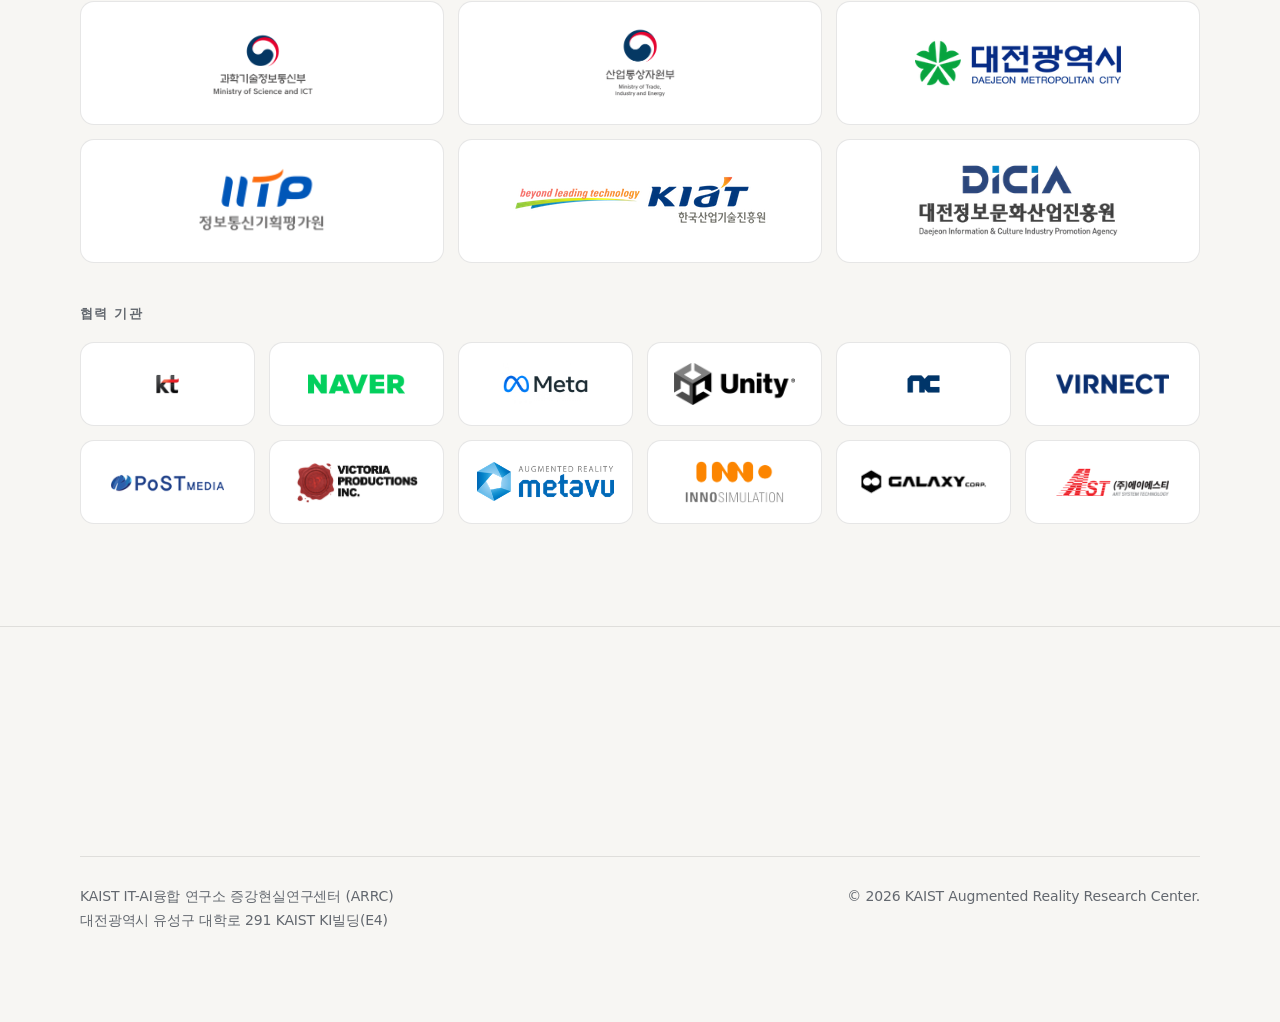
==== commit a943effd: "주최 로고 순서를 ARRC · KAIST · 메타버스대학원 · UVR Lab 으로 사이트와 포스터 양쪽 모두 같은 순서로 맞췄다.  Co-Authored-By: Claude Opu" ====
--- a/index.html
+++ b/index.html
@@ -357,8 +357,8 @@
     <ul class="orgs__list">
       <li class="orgs__tile"><img src="assets/img/logo-arrc.png" alt="KAIST 증강현실연구센터" loading="lazy"></li>
       <li class="orgs__tile"><img src="assets/img/logo-kaist.png" alt="KAIST" loading="lazy"></li>
+      <li class="orgs__tile"><img src="assets/img/logo-mv.png?v=2" alt="KAIST 메타버스대학원" loading="lazy"></li>
       <li class="orgs__tile"><img src="assets/img/logo-uvr.png" alt="KAIST UVR Lab" loading="lazy"></li>
-      <li class="orgs__tile"><img src="assets/img/logo-mv.png?v=2" alt="KAIST 메타버스대학원" loading="lazy"></li>
     </ul>
 
     <h2 class="orgs__title" data-i18n="orgs.support">후원</h2>
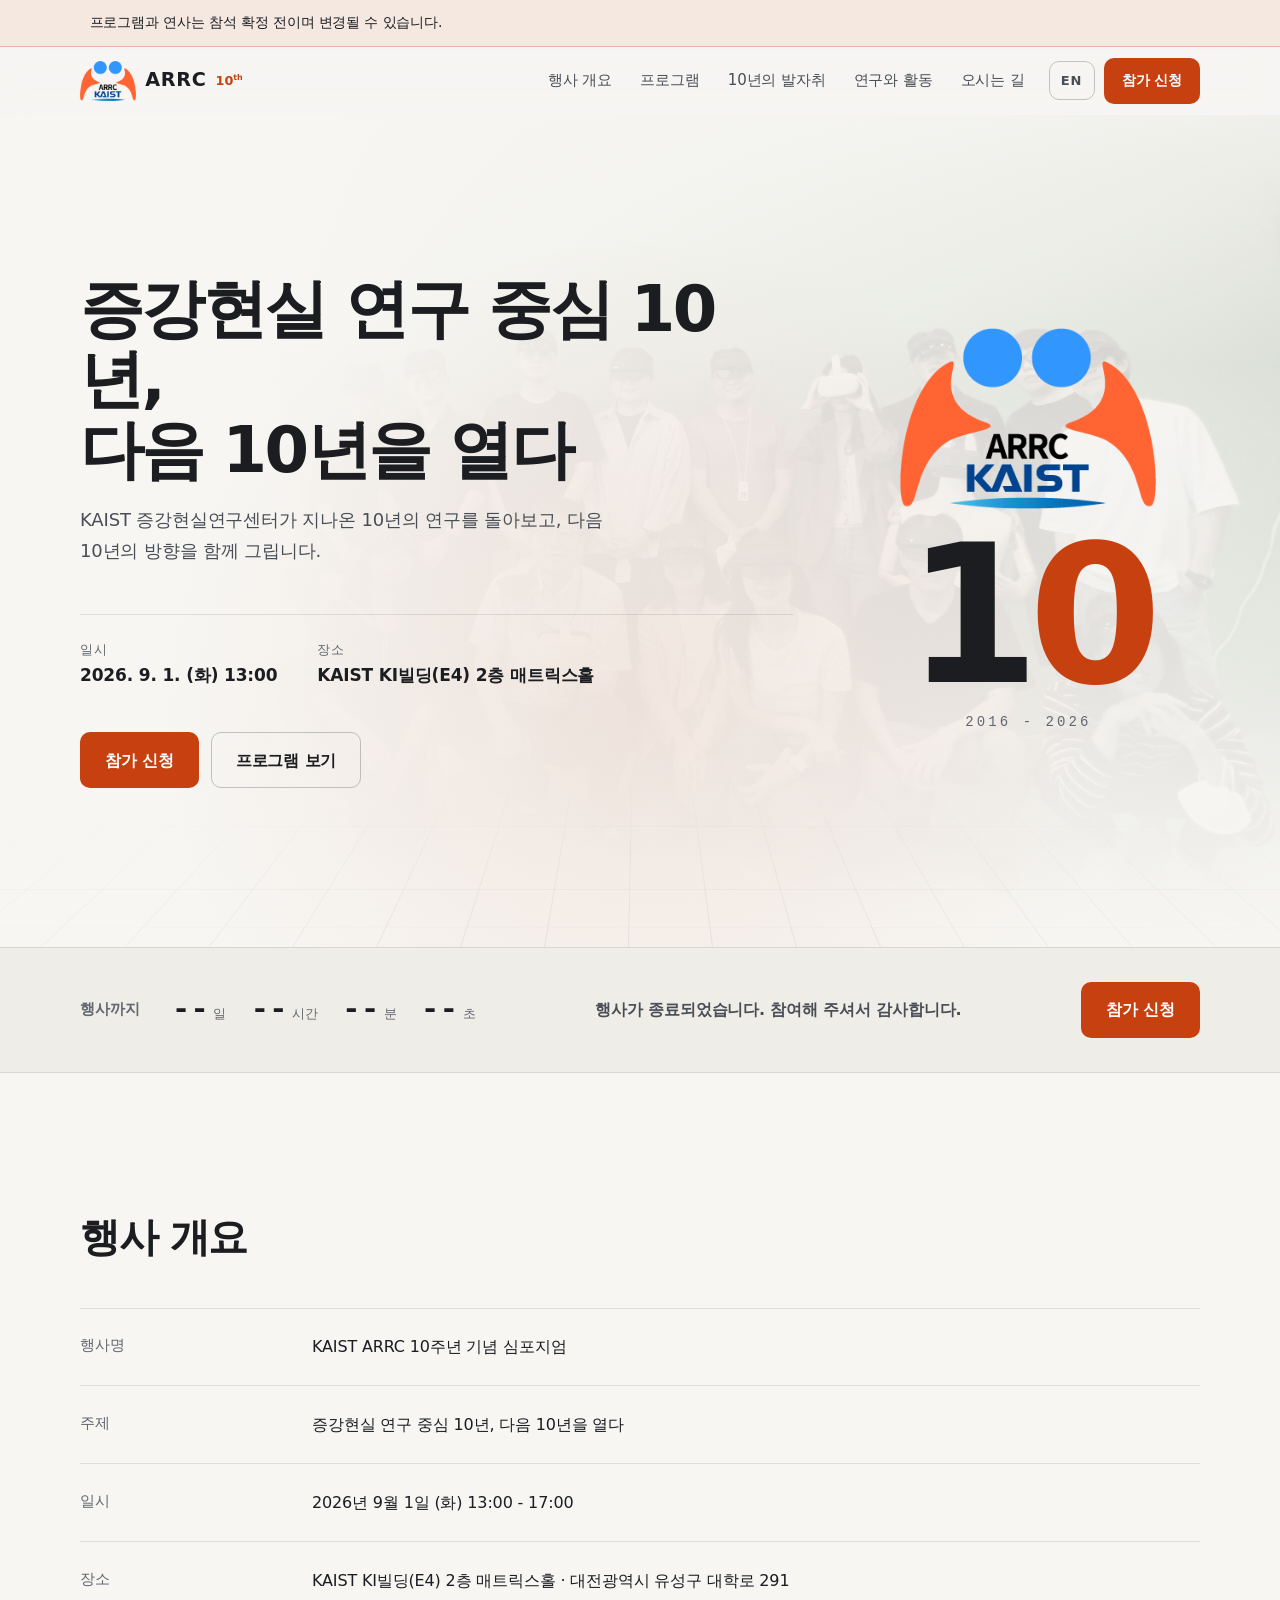
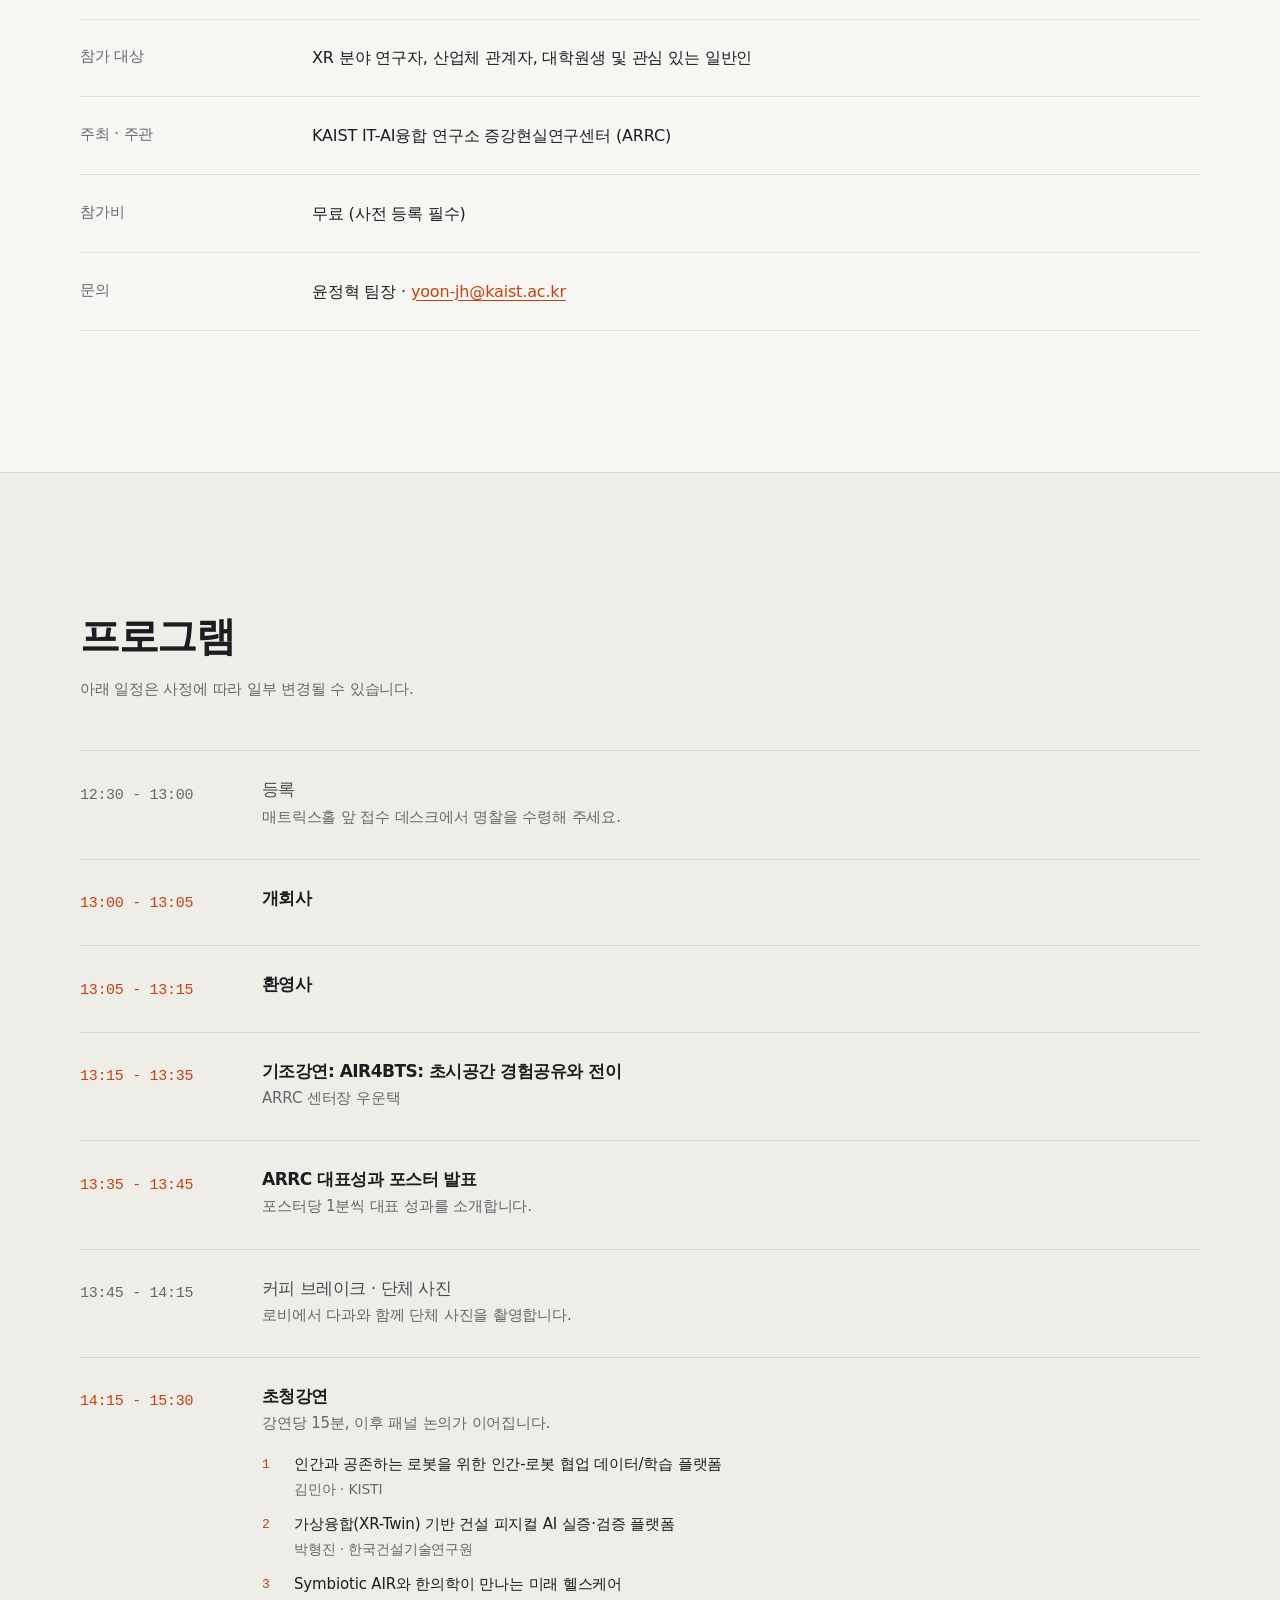
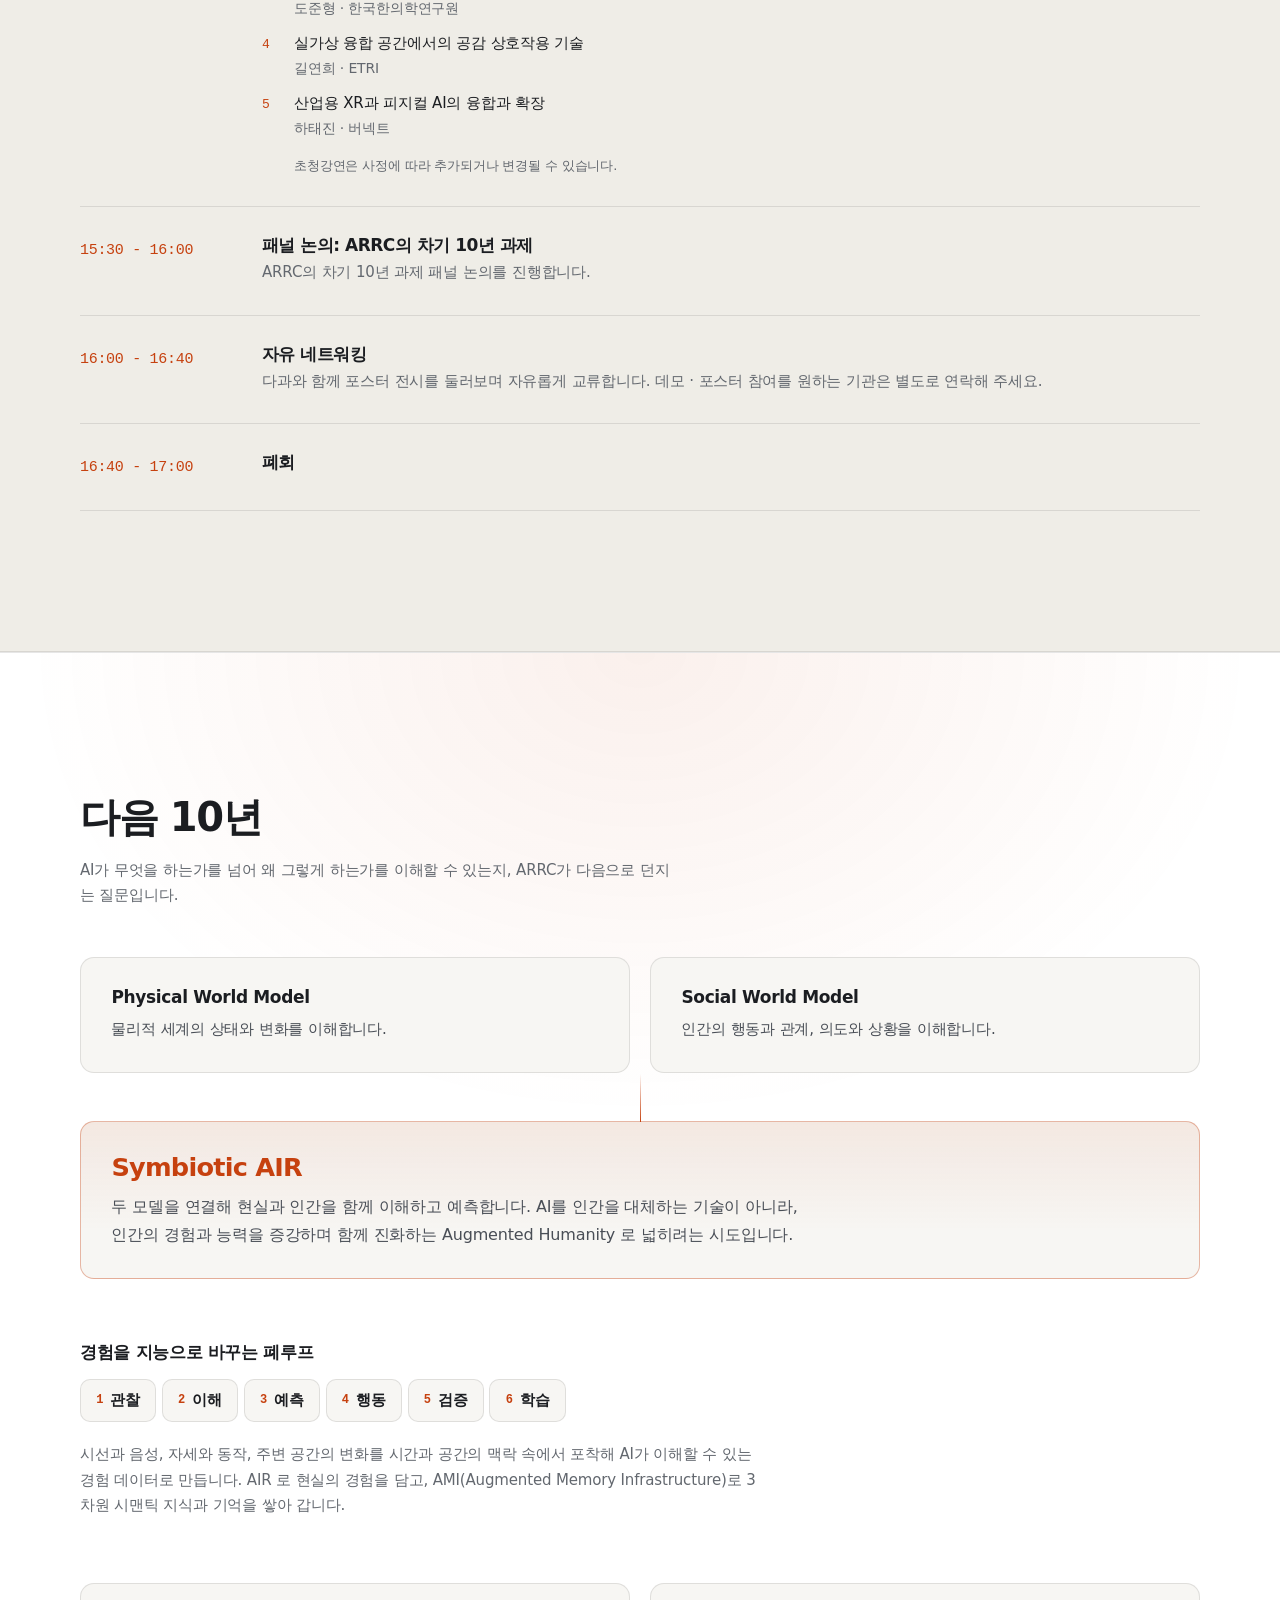
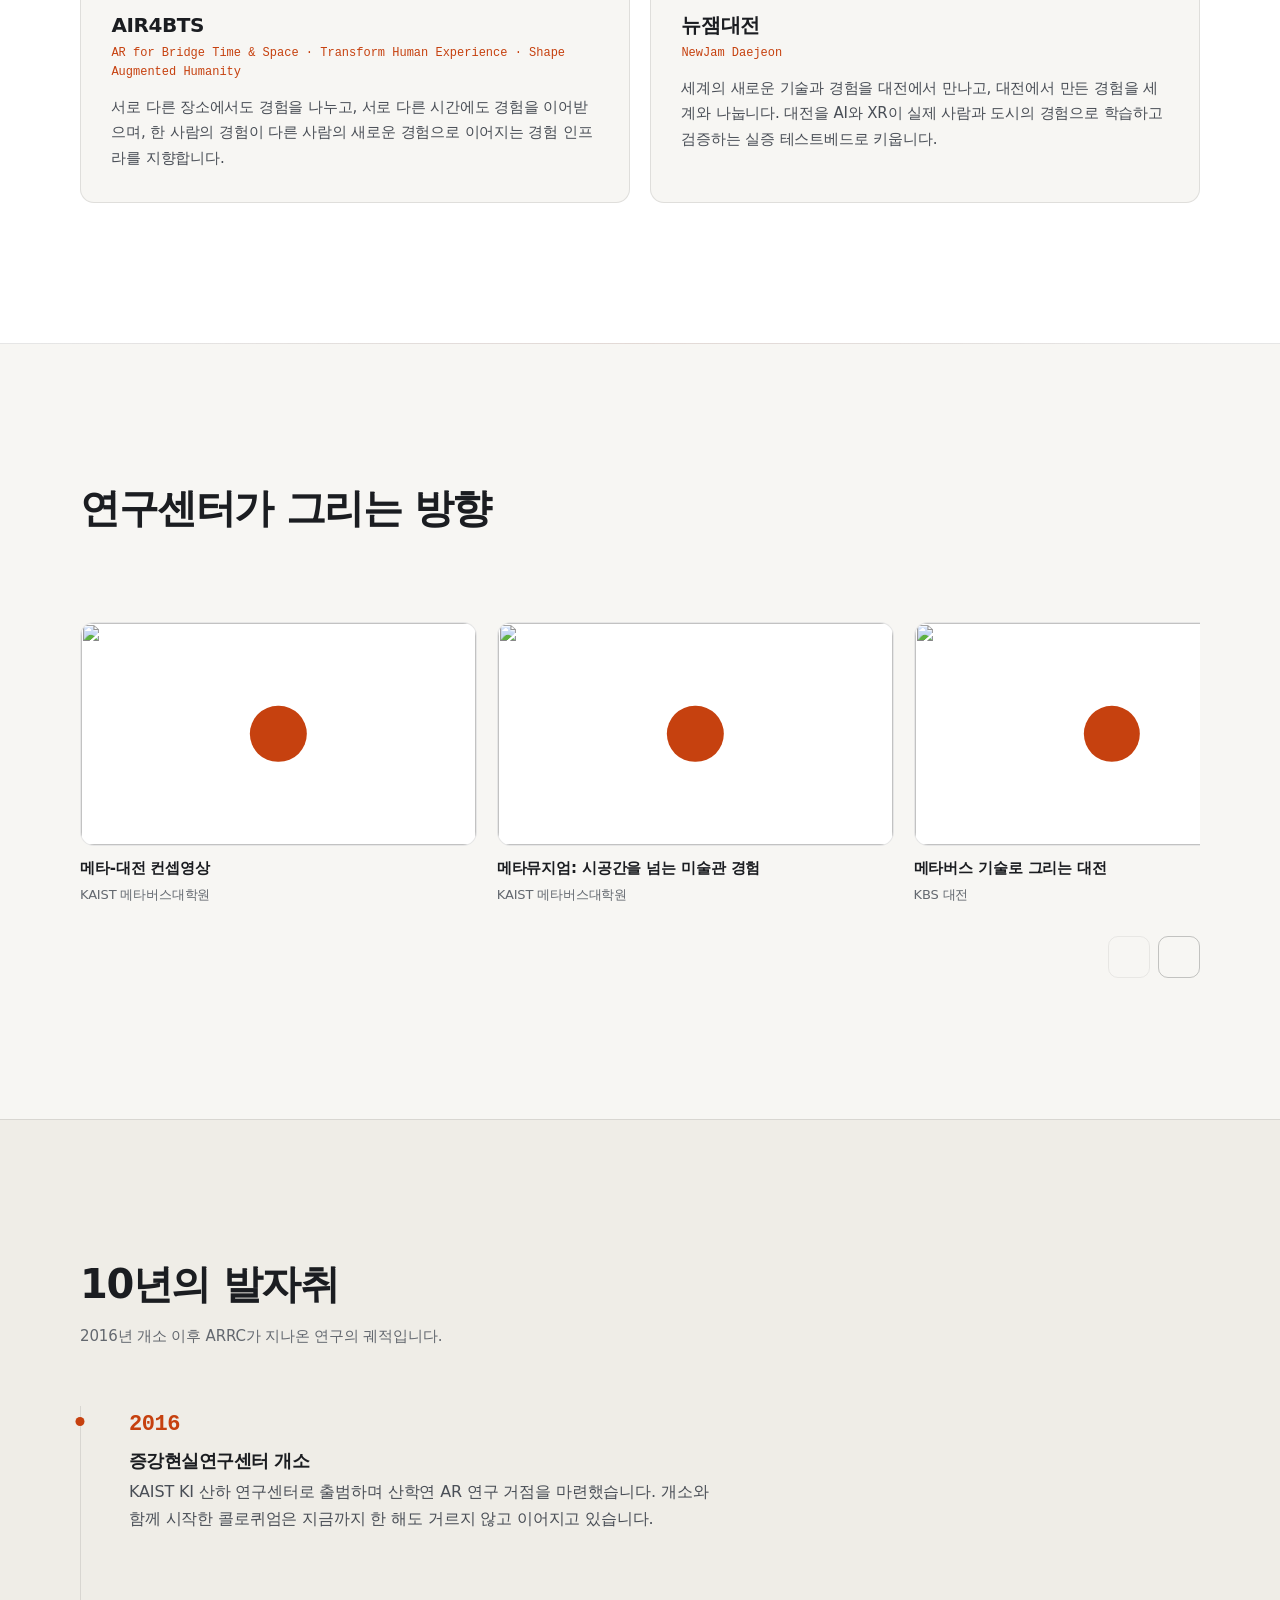
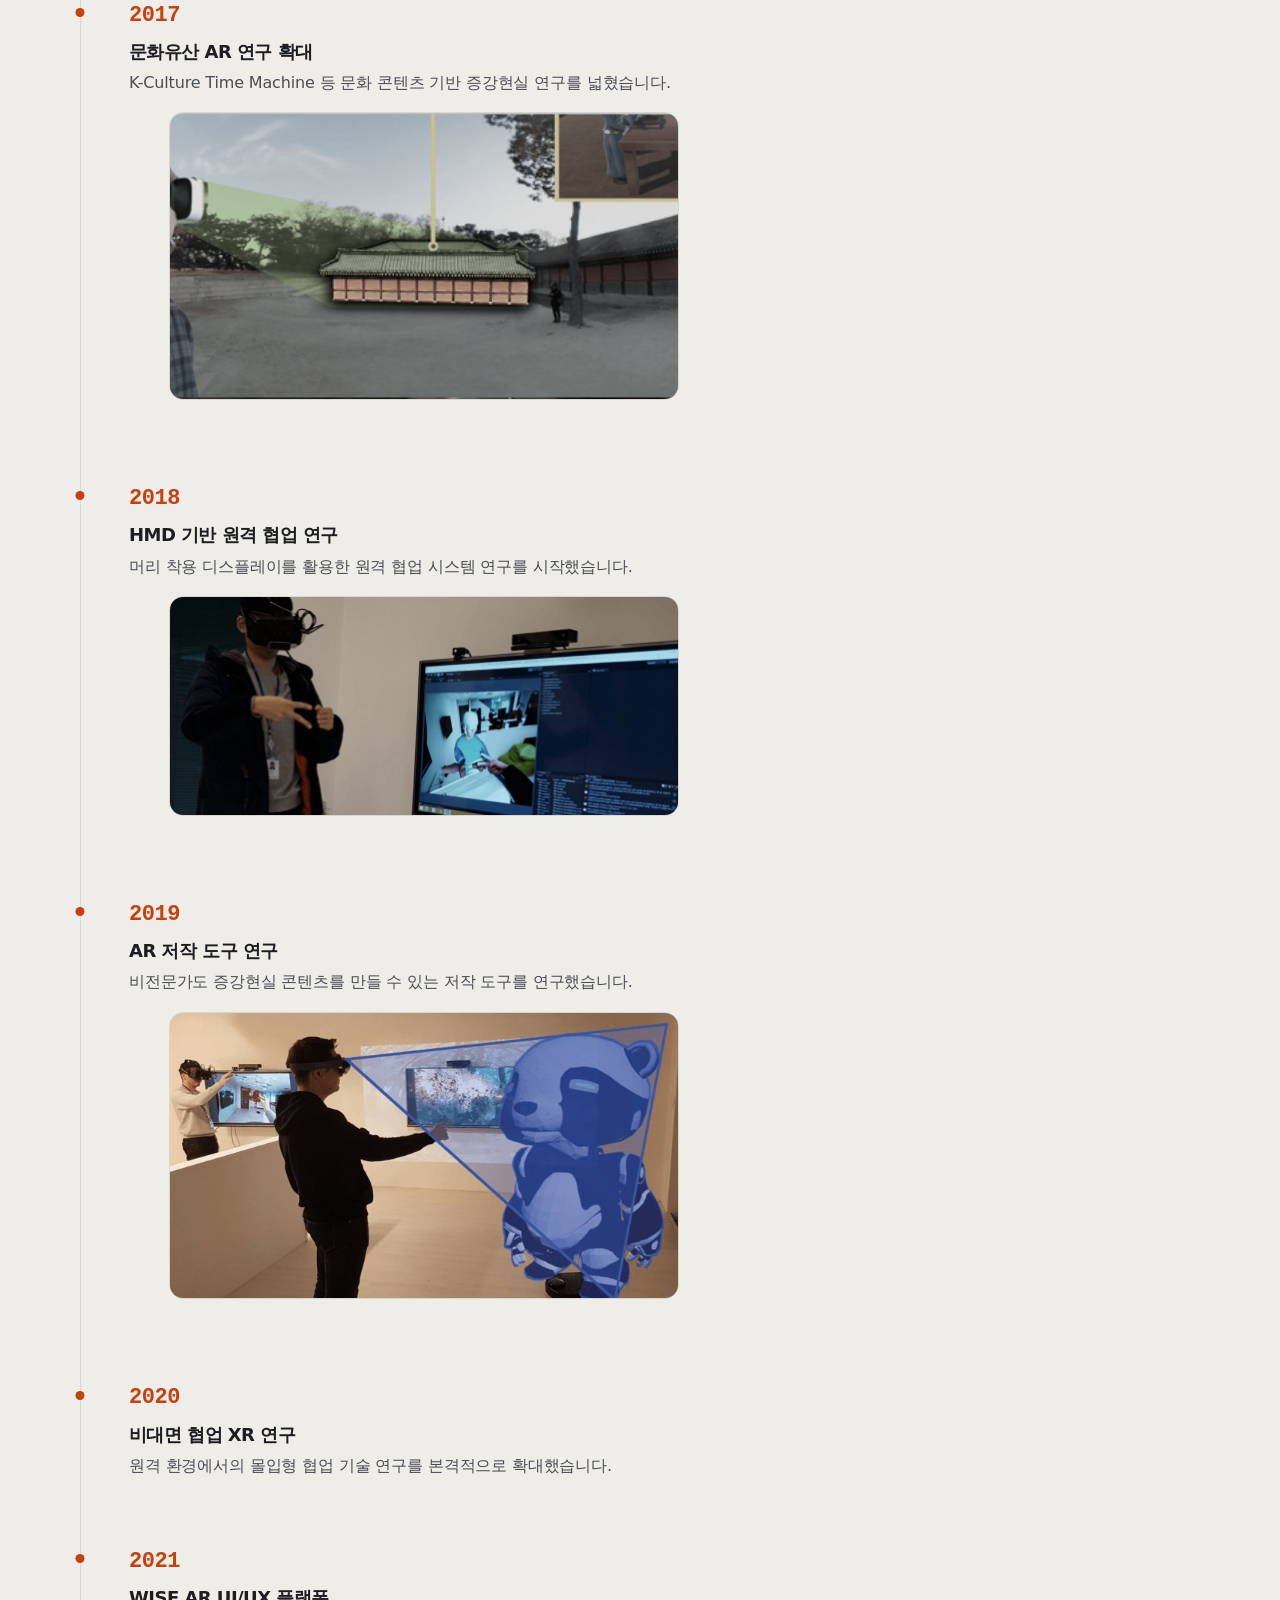
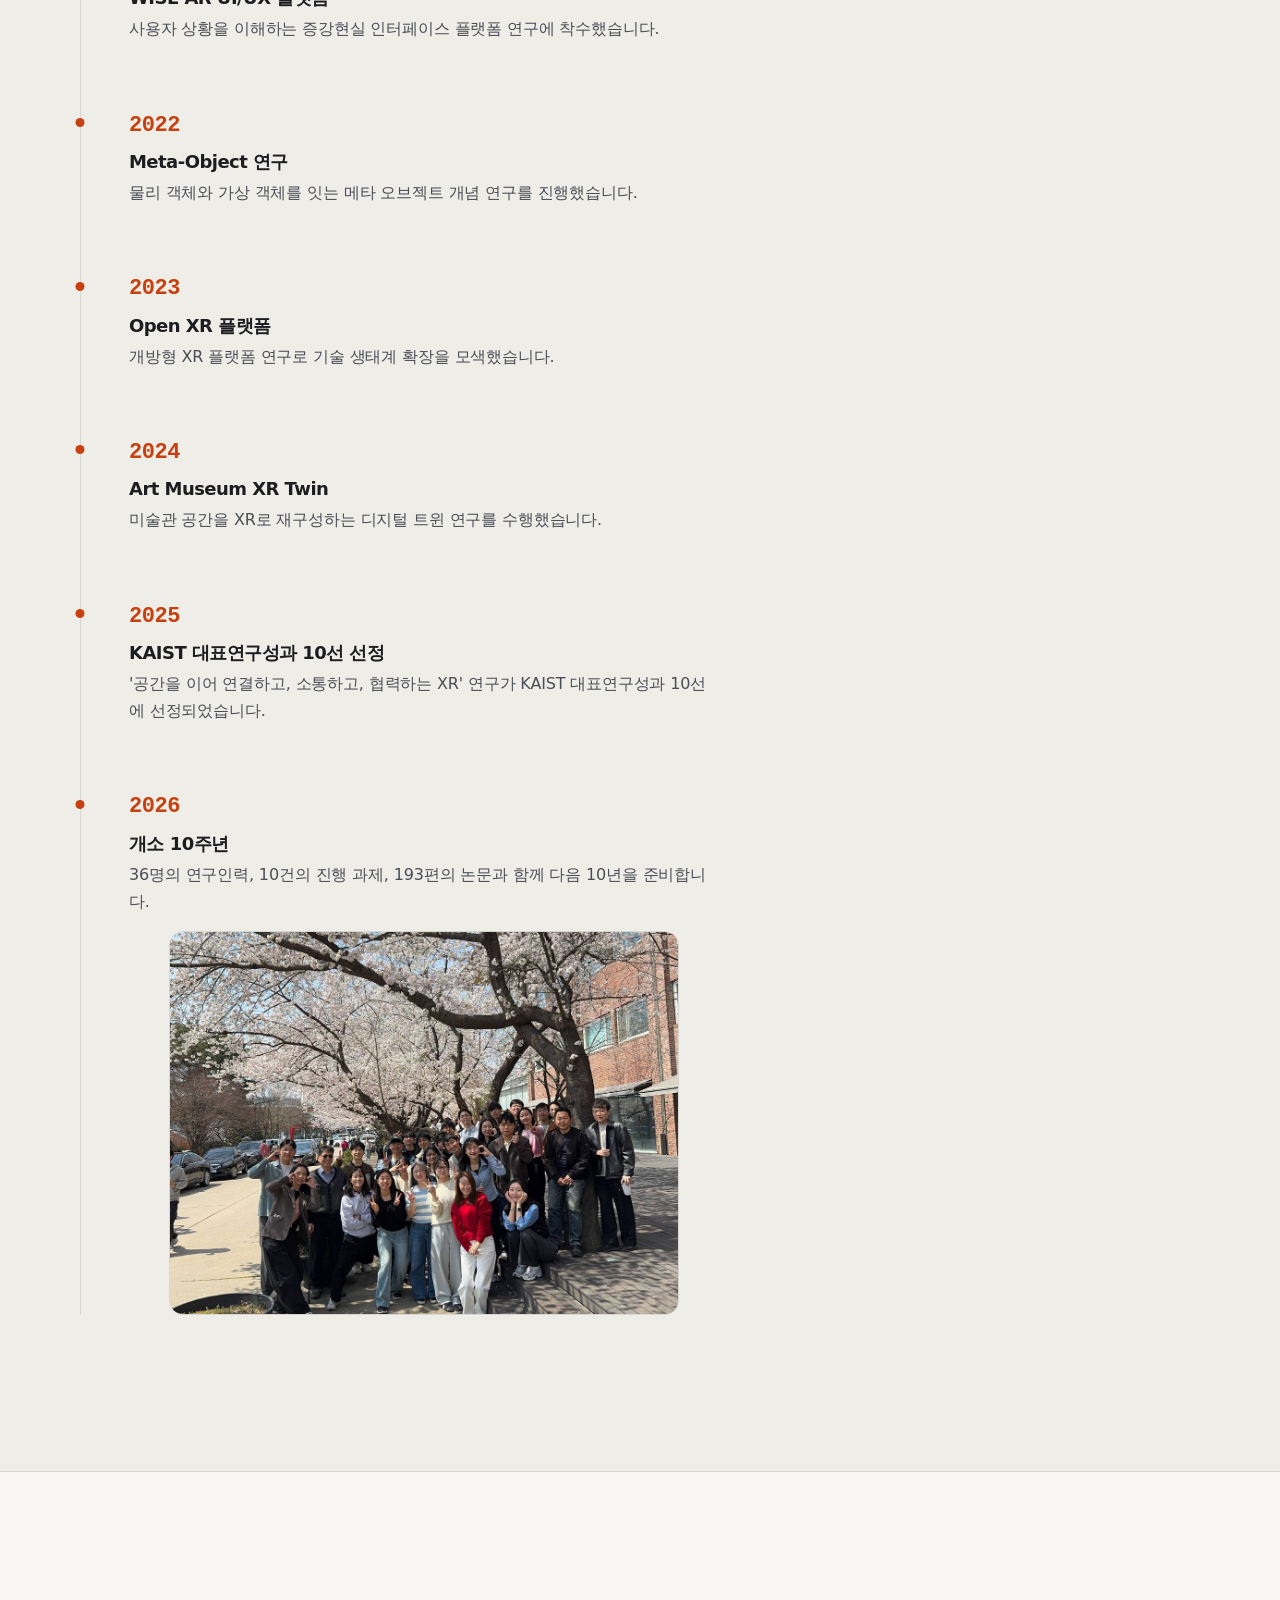
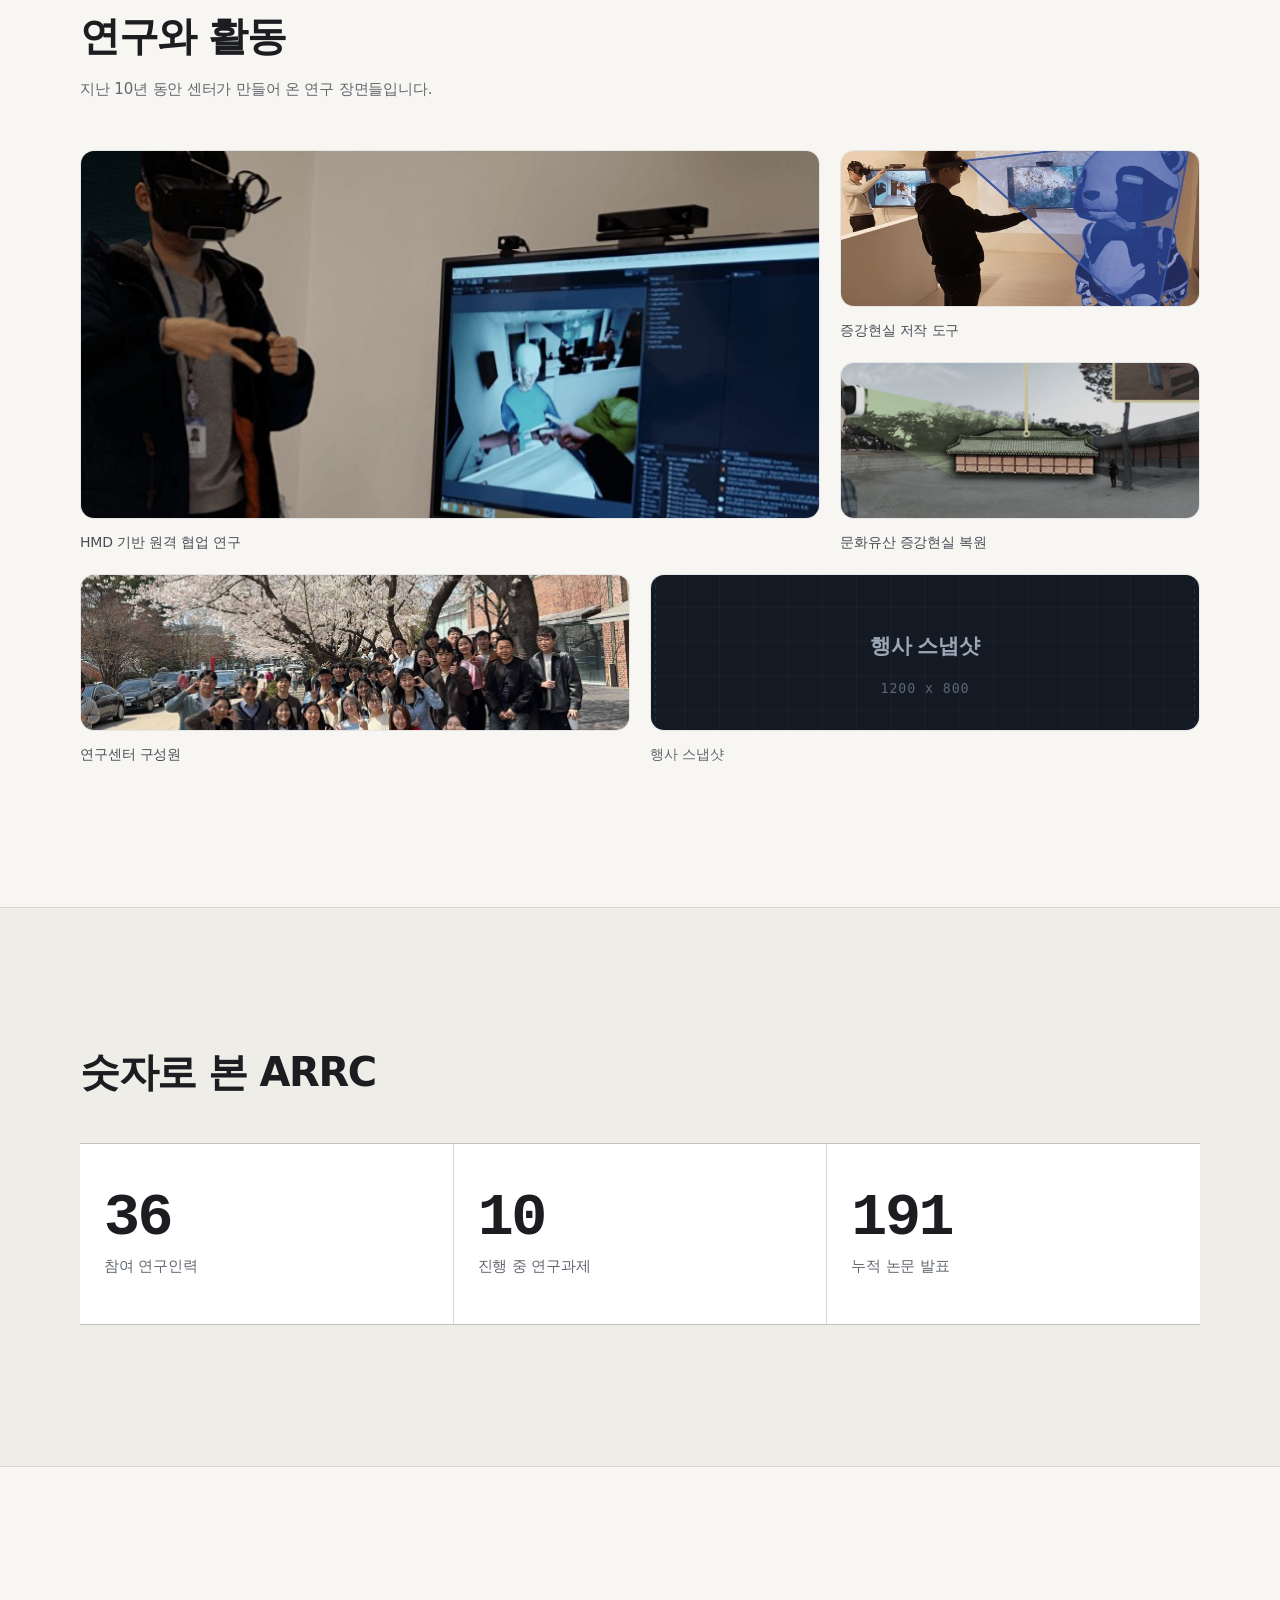
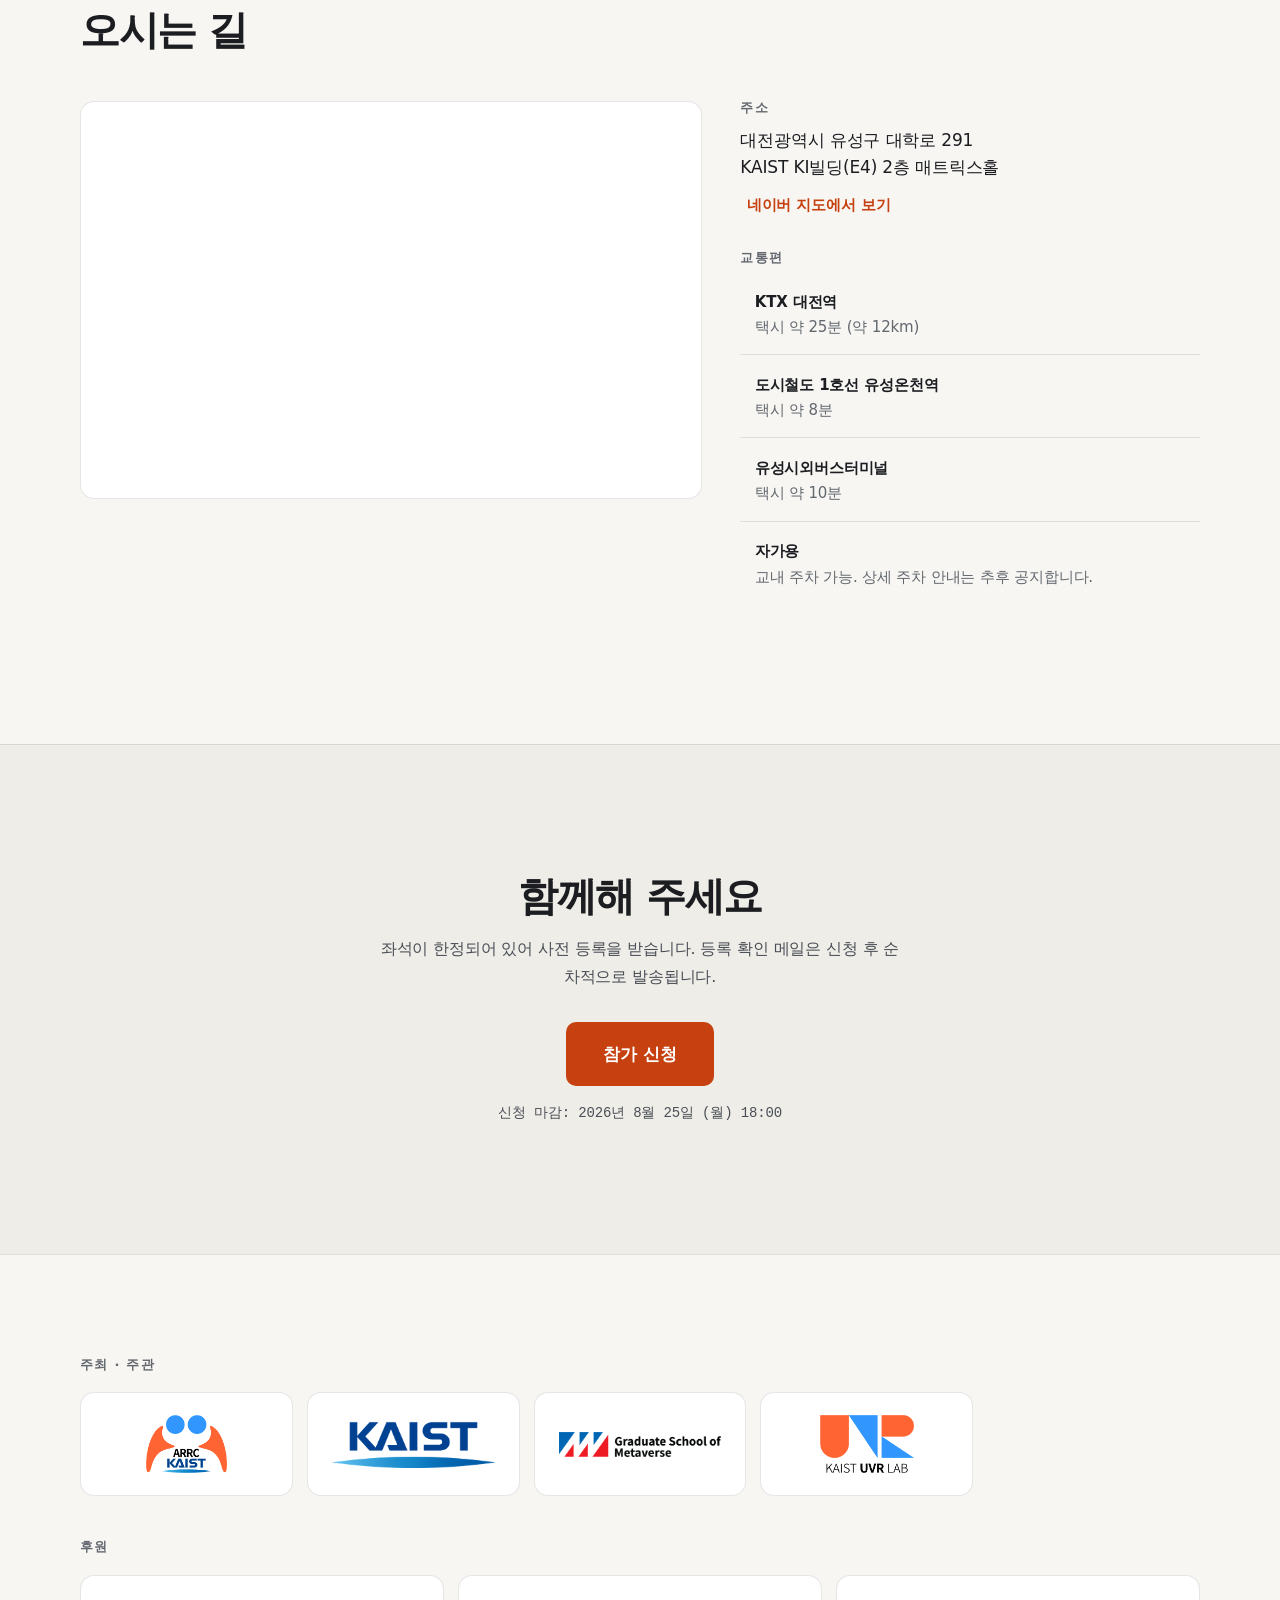
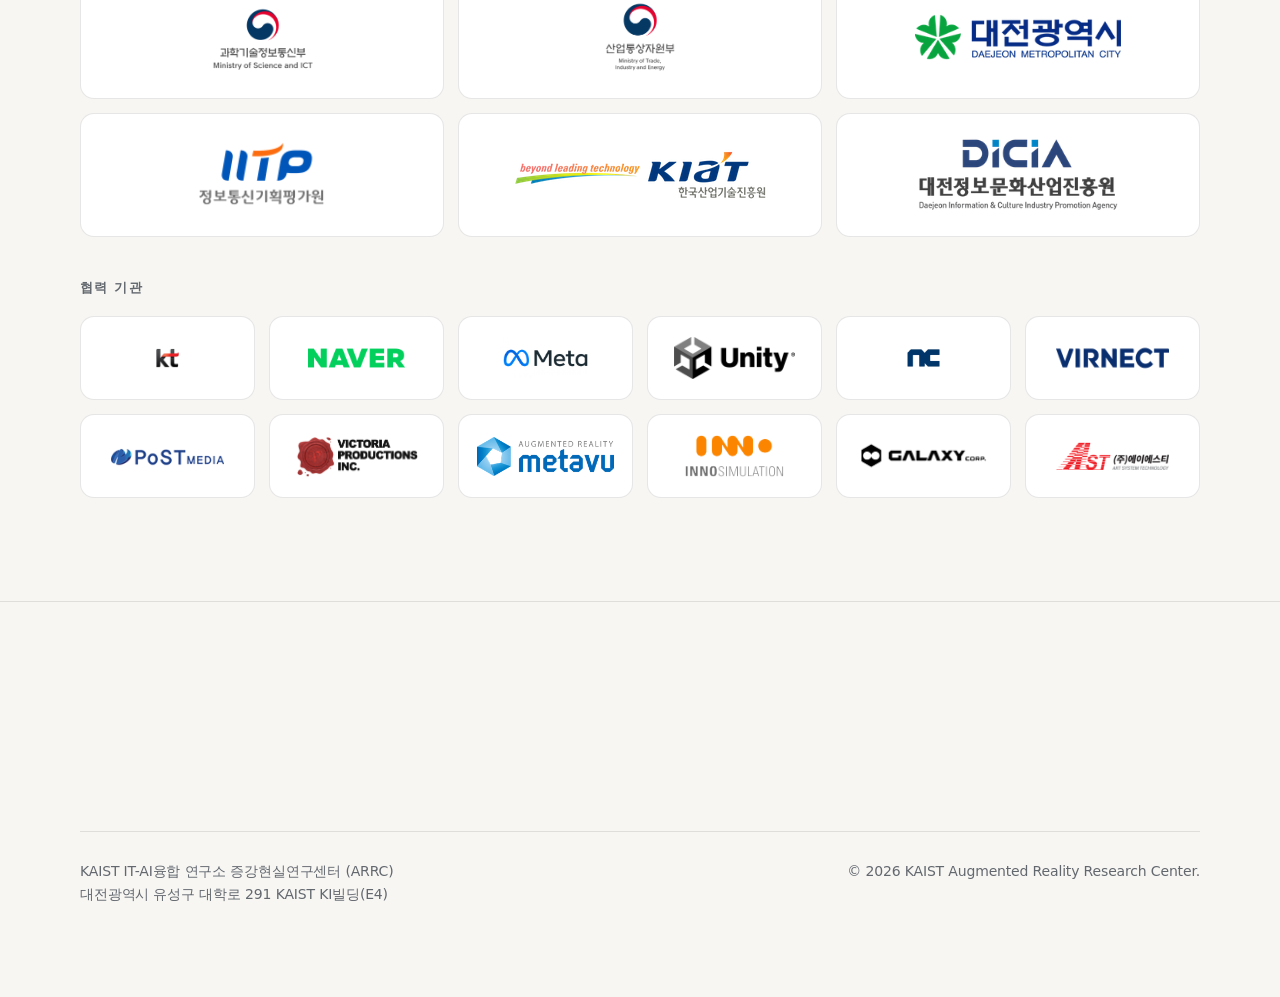
==== commit 08c4d359: "초청강연 라인업 확정 반영 다섯 강연 모두 주제와 연사가 확정되어 미정 표기를 없앴다.    김민아 (KISTI)      인간-로봇 협업 데이터/학습 플랫폼   박형진 (건설연)" ====
--- a/index.html
+++ b/index.html
@@ -28,6 +28,25 @@
 <link rel="stylesheet" href="https://cdn.jsdelivr.net/gh/orioncactus/pretendard@v1.3.9/dist/web/variable/pretendardvariable-dynamic-subset.min.css">
 <link rel="stylesheet" href="https://unpkg.com/@phosphor-icons/web@2.1.1/src/regular/style.css">
 <link rel="stylesheet" href="assets/css/style.css">
+
+<!-- ── 방문자 통계 (Google Analytics 4) ─────────────────────
+     아래 GA_ID 에 측정 ID(G-로 시작)를 넣으면 켜지고, 비워 두면
+     아무것도 로드하지 않습니다. 발급 방법은 README 참고. -->
+<script>
+(function () {
+  var GA_ID = '';   // 예: 'G-XXXXXXXXXX'
+  if (!GA_ID) return;
+  var s = document.createElement('script');
+  s.async = true;
+  s.src = 'https://www.googletagmanager.com/gtag/js?id=' + GA_ID;
+  document.head.appendChild(s);
+  window.dataLayer = window.dataLayer || [];
+  function gtag(){ dataLayer.push(arguments); }
+  window.gtag = gtag;
+  gtag('js', new Date());
+  gtag('config', GA_ID);
+})();
+</script>
 </head>
 <body>
 
@@ -169,7 +188,7 @@
 <section class="section section--alt" id="program">
   <div class="wrap">
     <h2 class="section__title" data-i18n="program.title">프로그램</h2>
-    <p class="section__note" data-i18n="program.note">아래 일정은 잠정안이며 사정에 따라 변경될 수 있습니다. 일부 강연은 주제와 연사가 확정 전입니다.</p>
+    <p class="section__note" data-i18n="program.note">아래 일정은 사정에 따라 일부 변경될 수 있습니다.</p>
 
     <ol class="agenda" id="agenda"><!-- assets/js/program.js 에서 렌더 --></ol>
   </div>
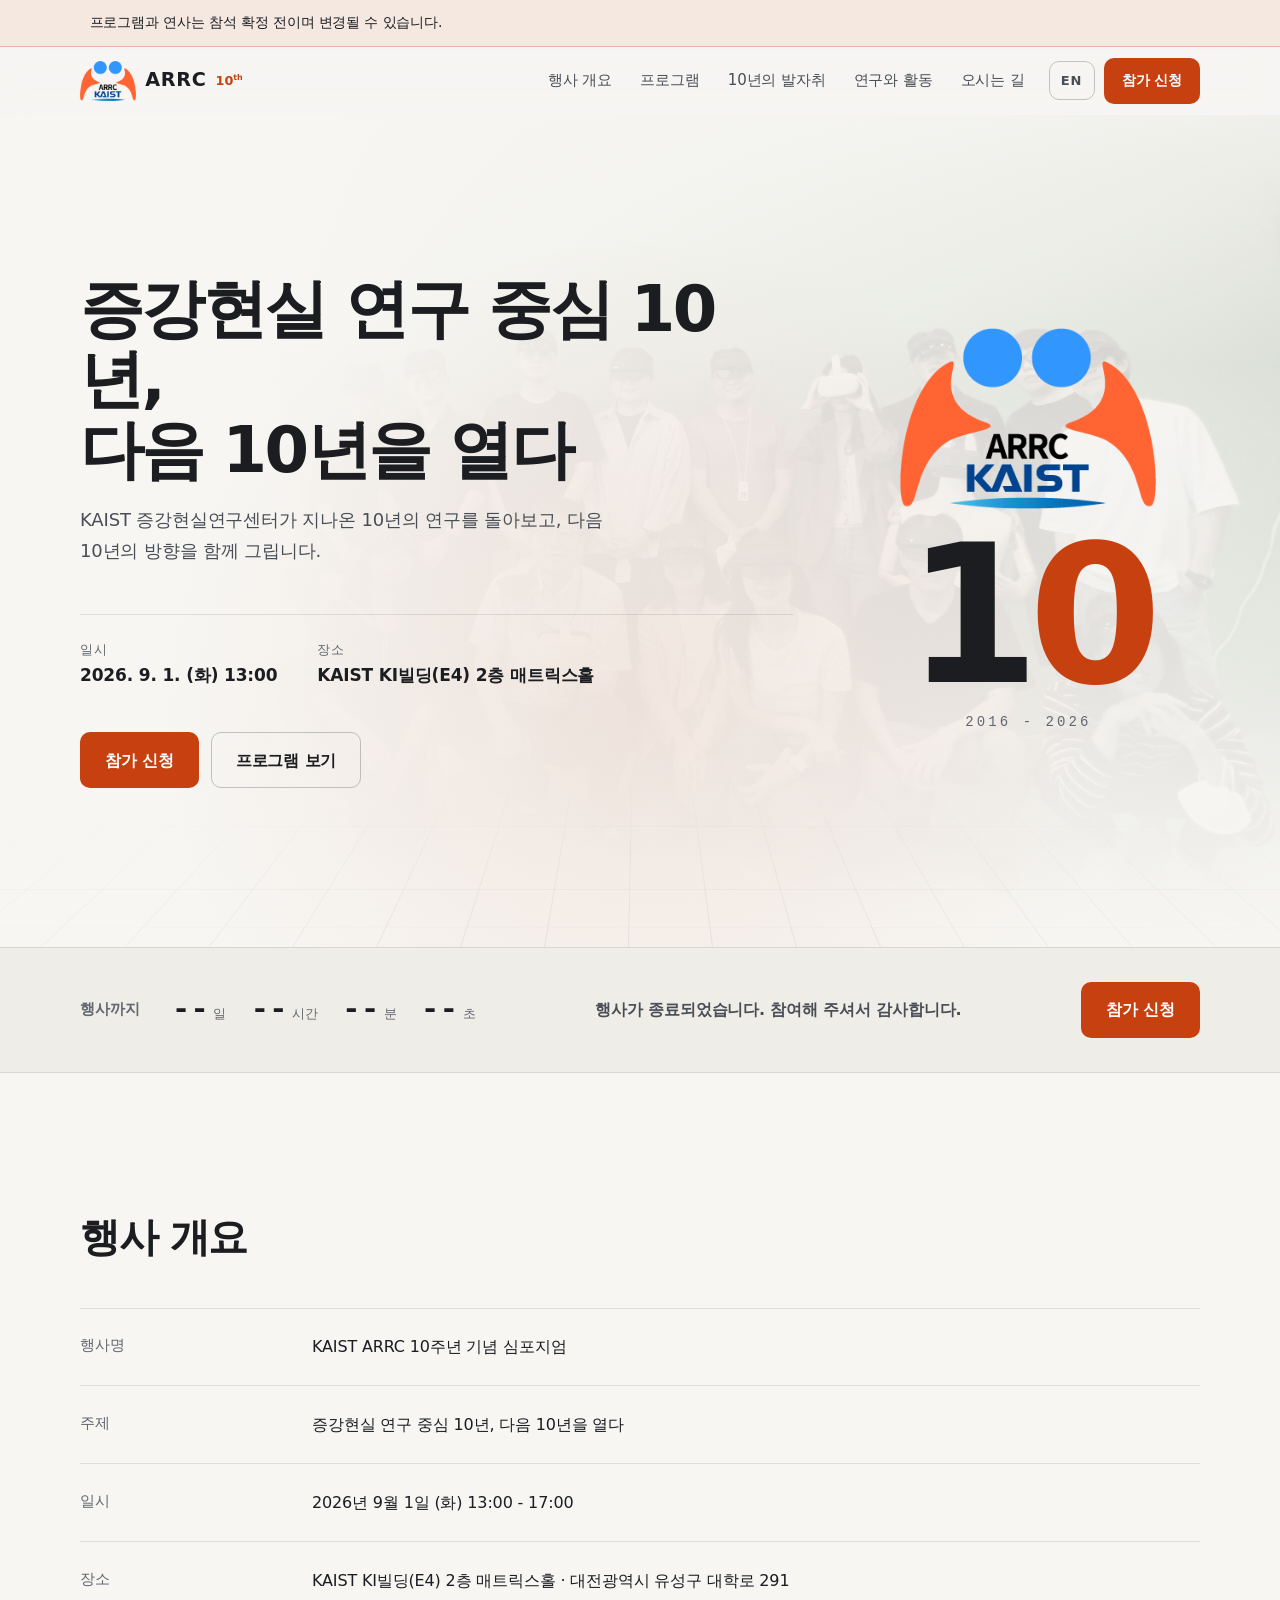
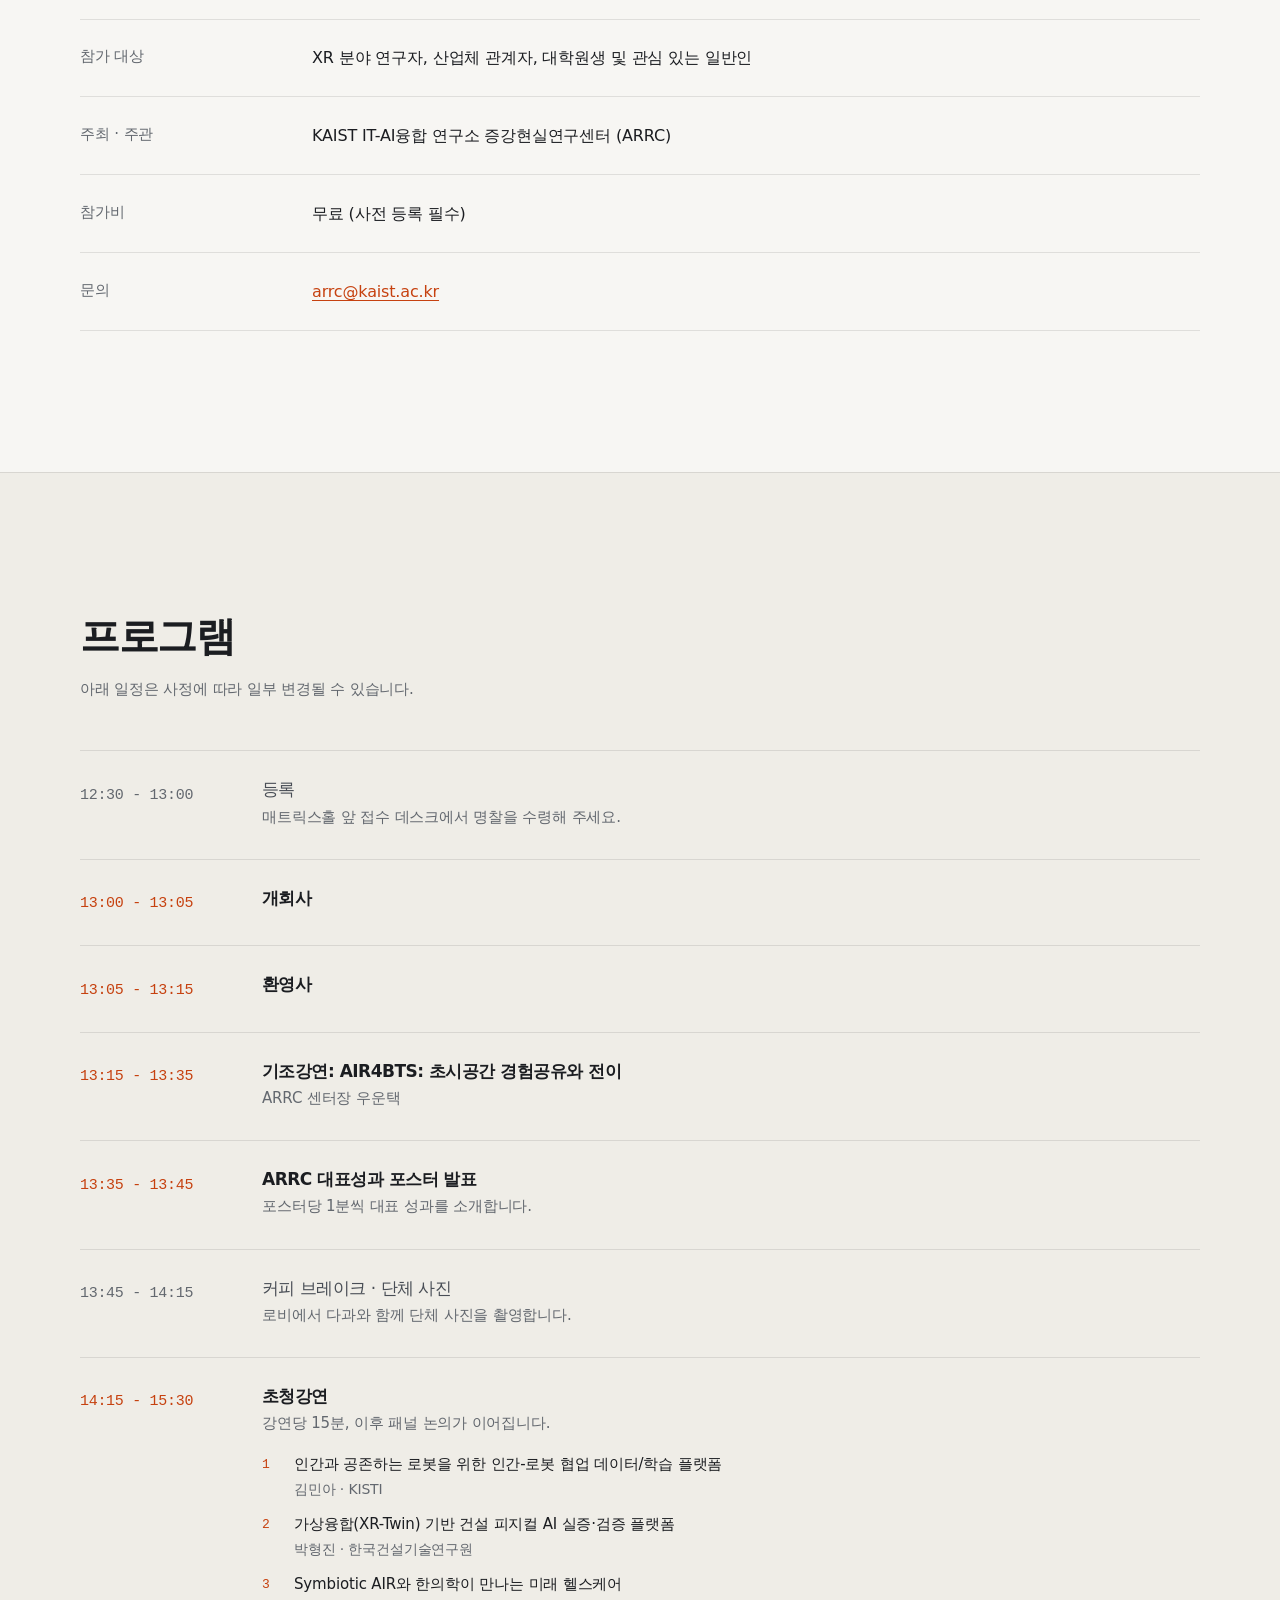
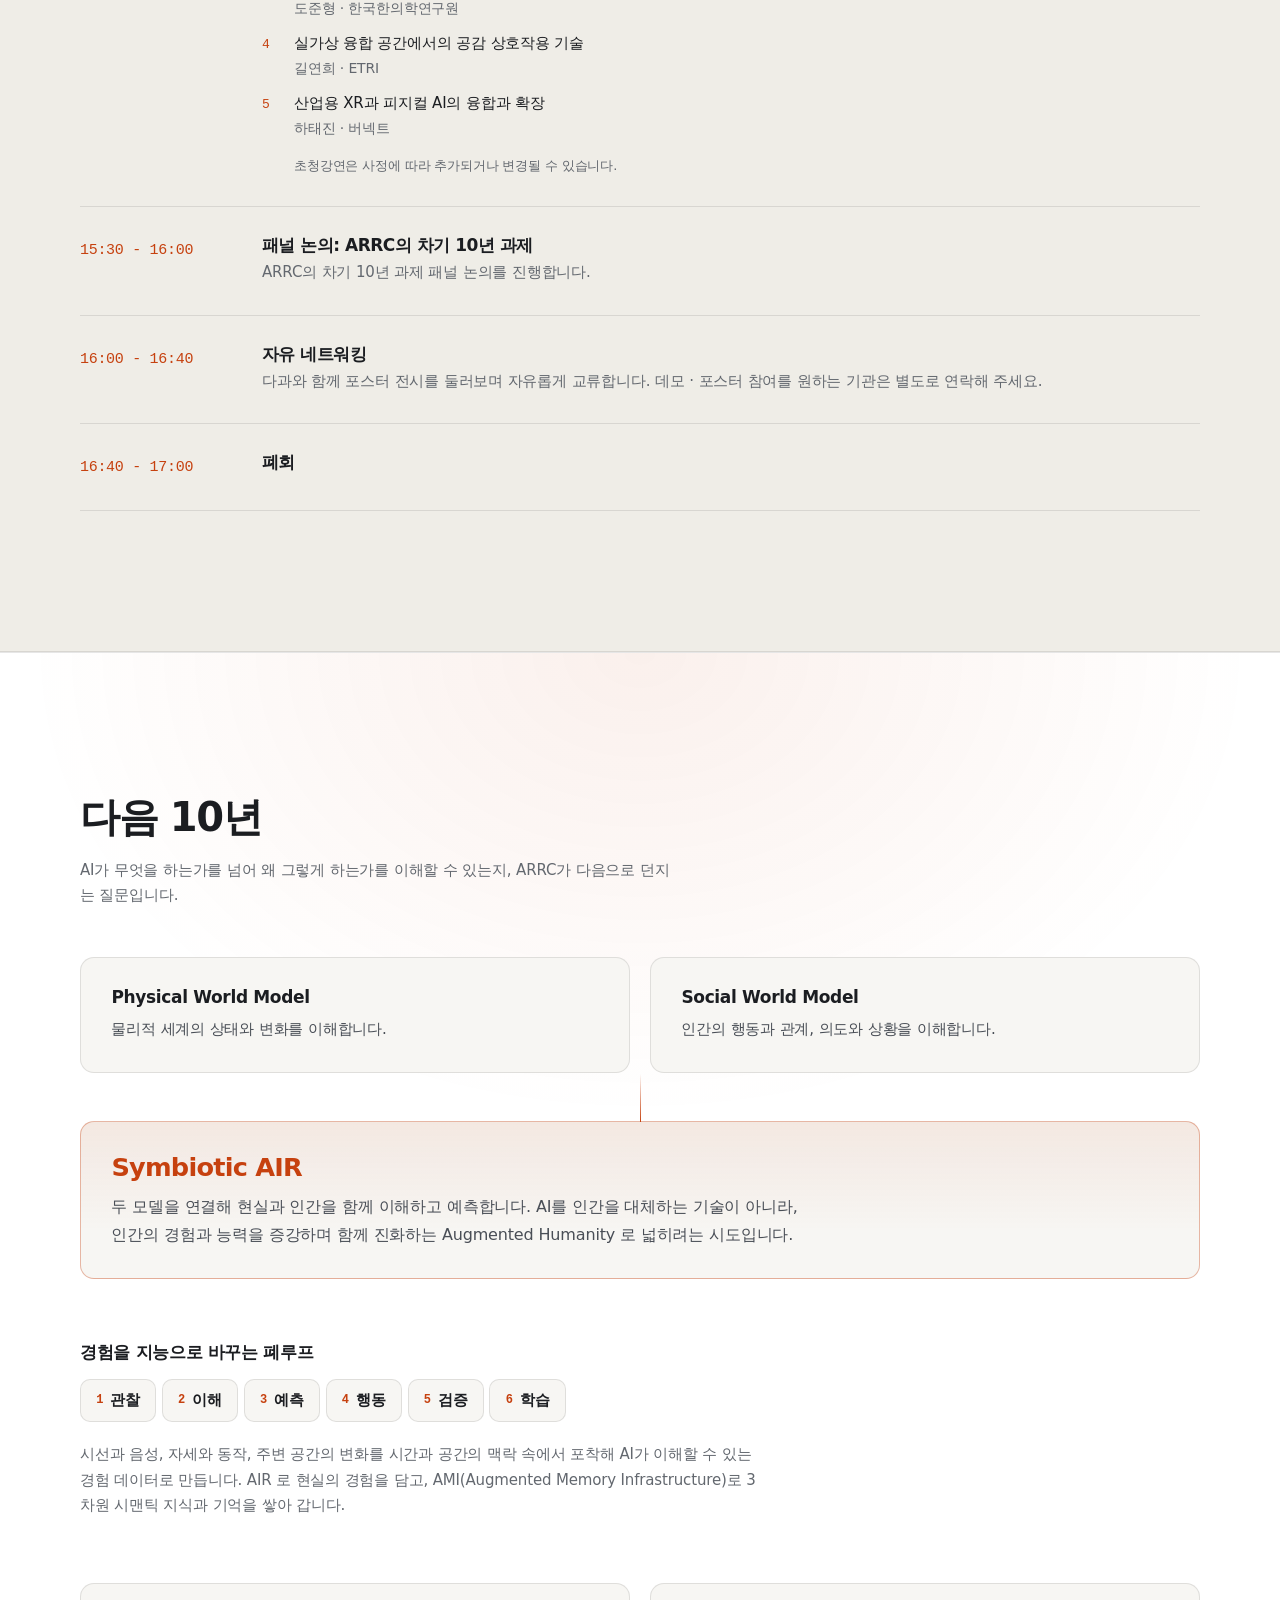
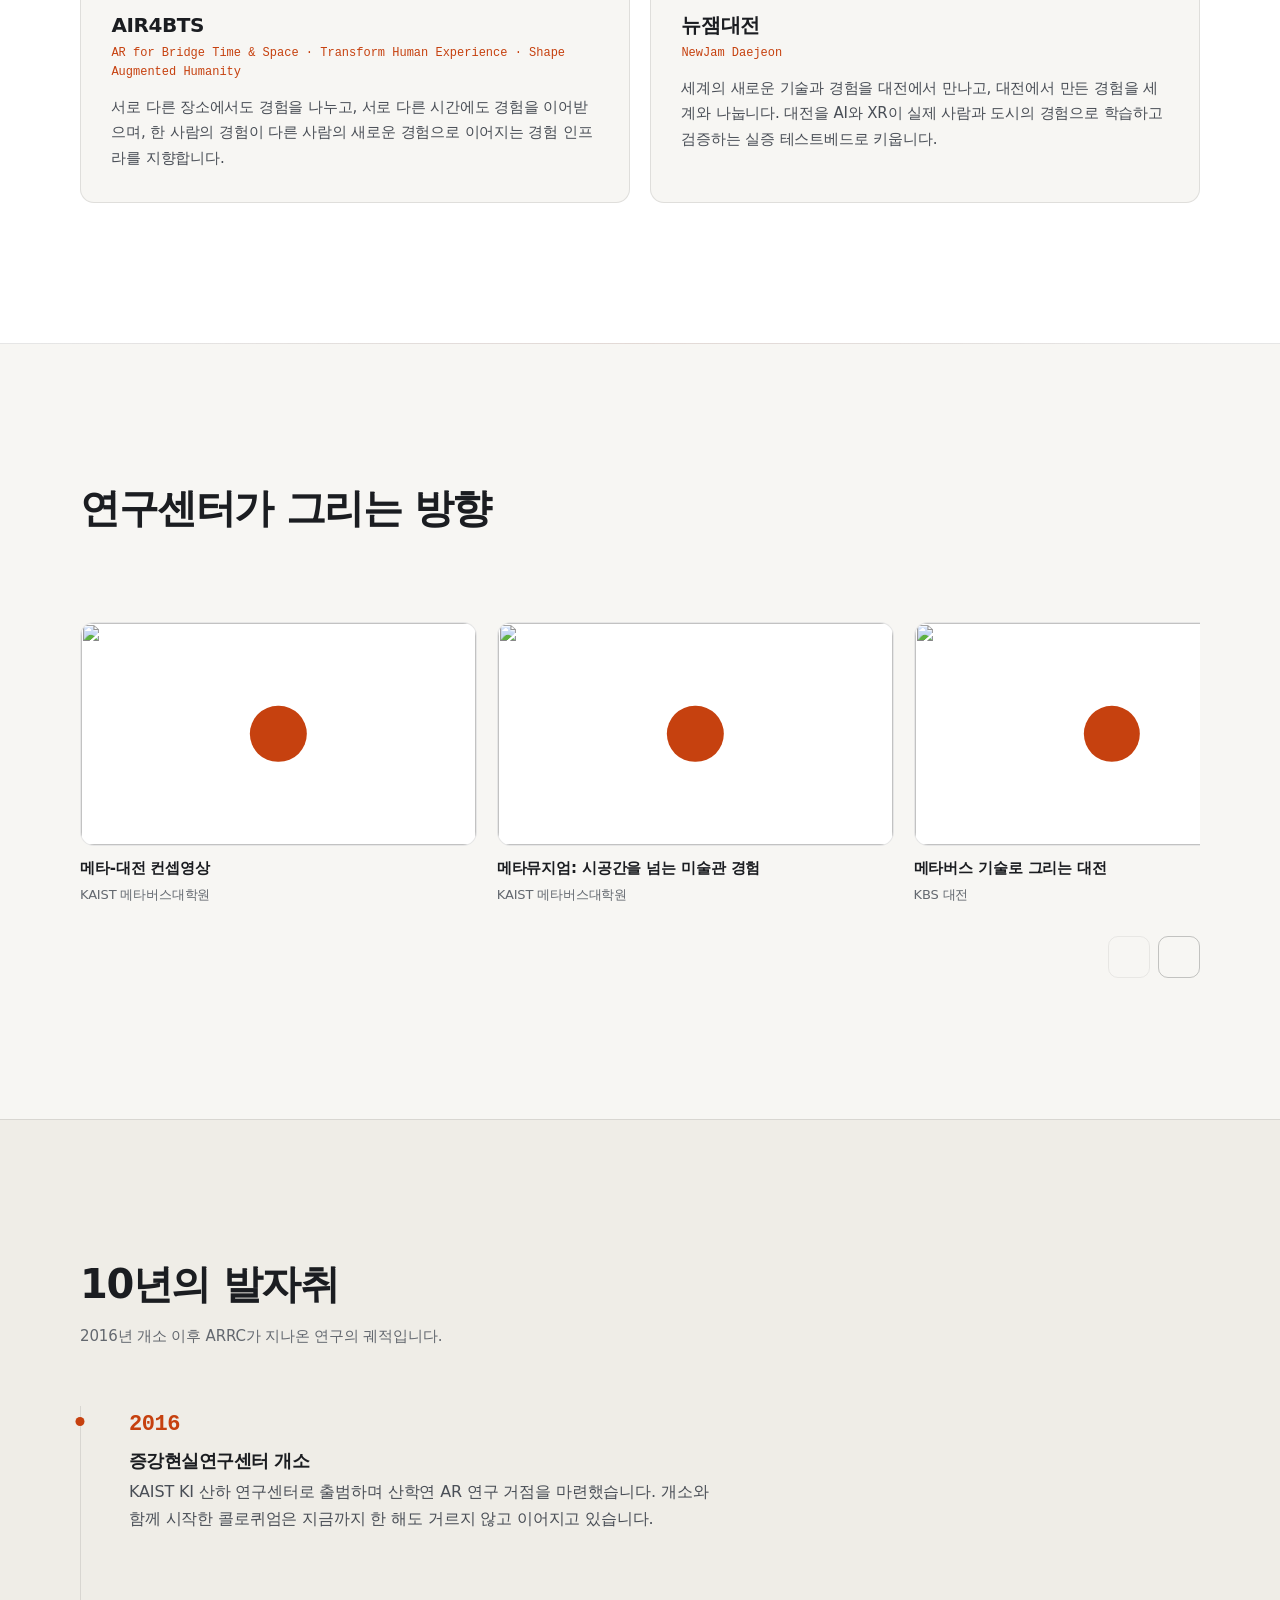
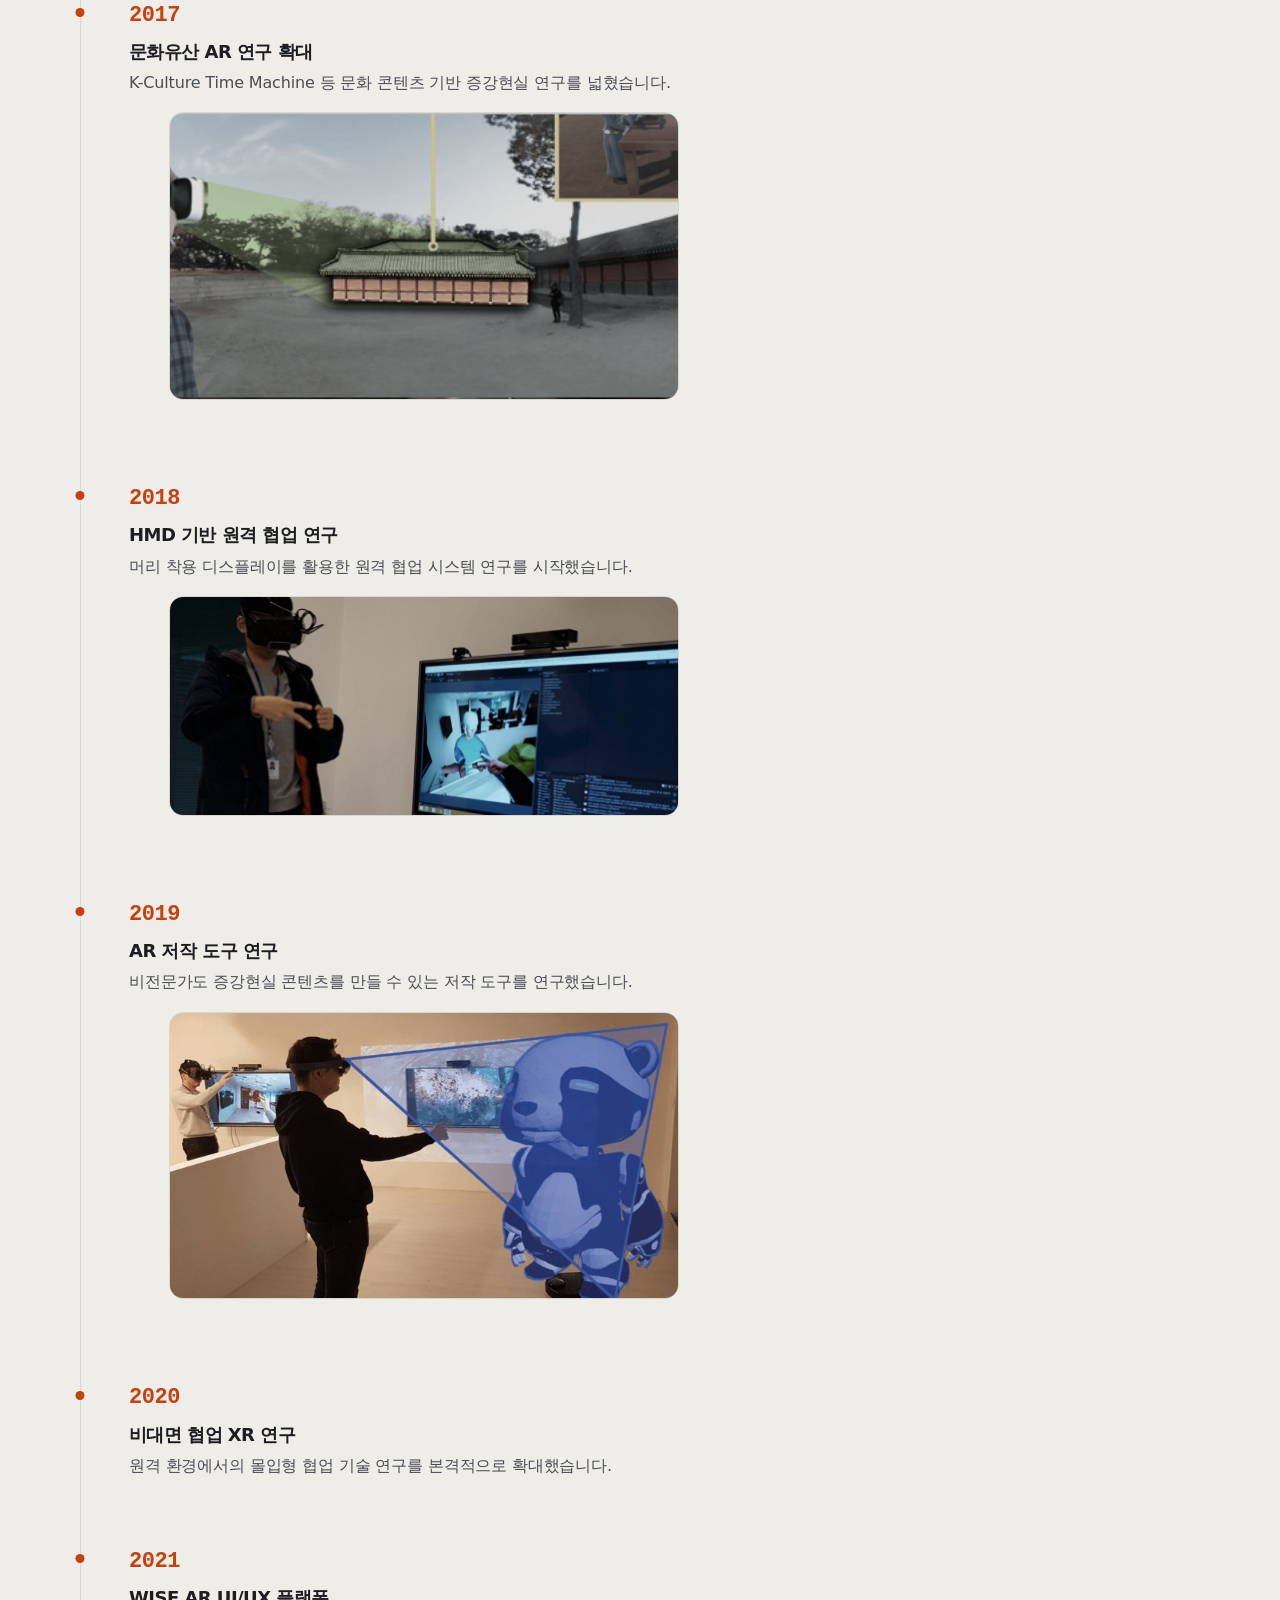
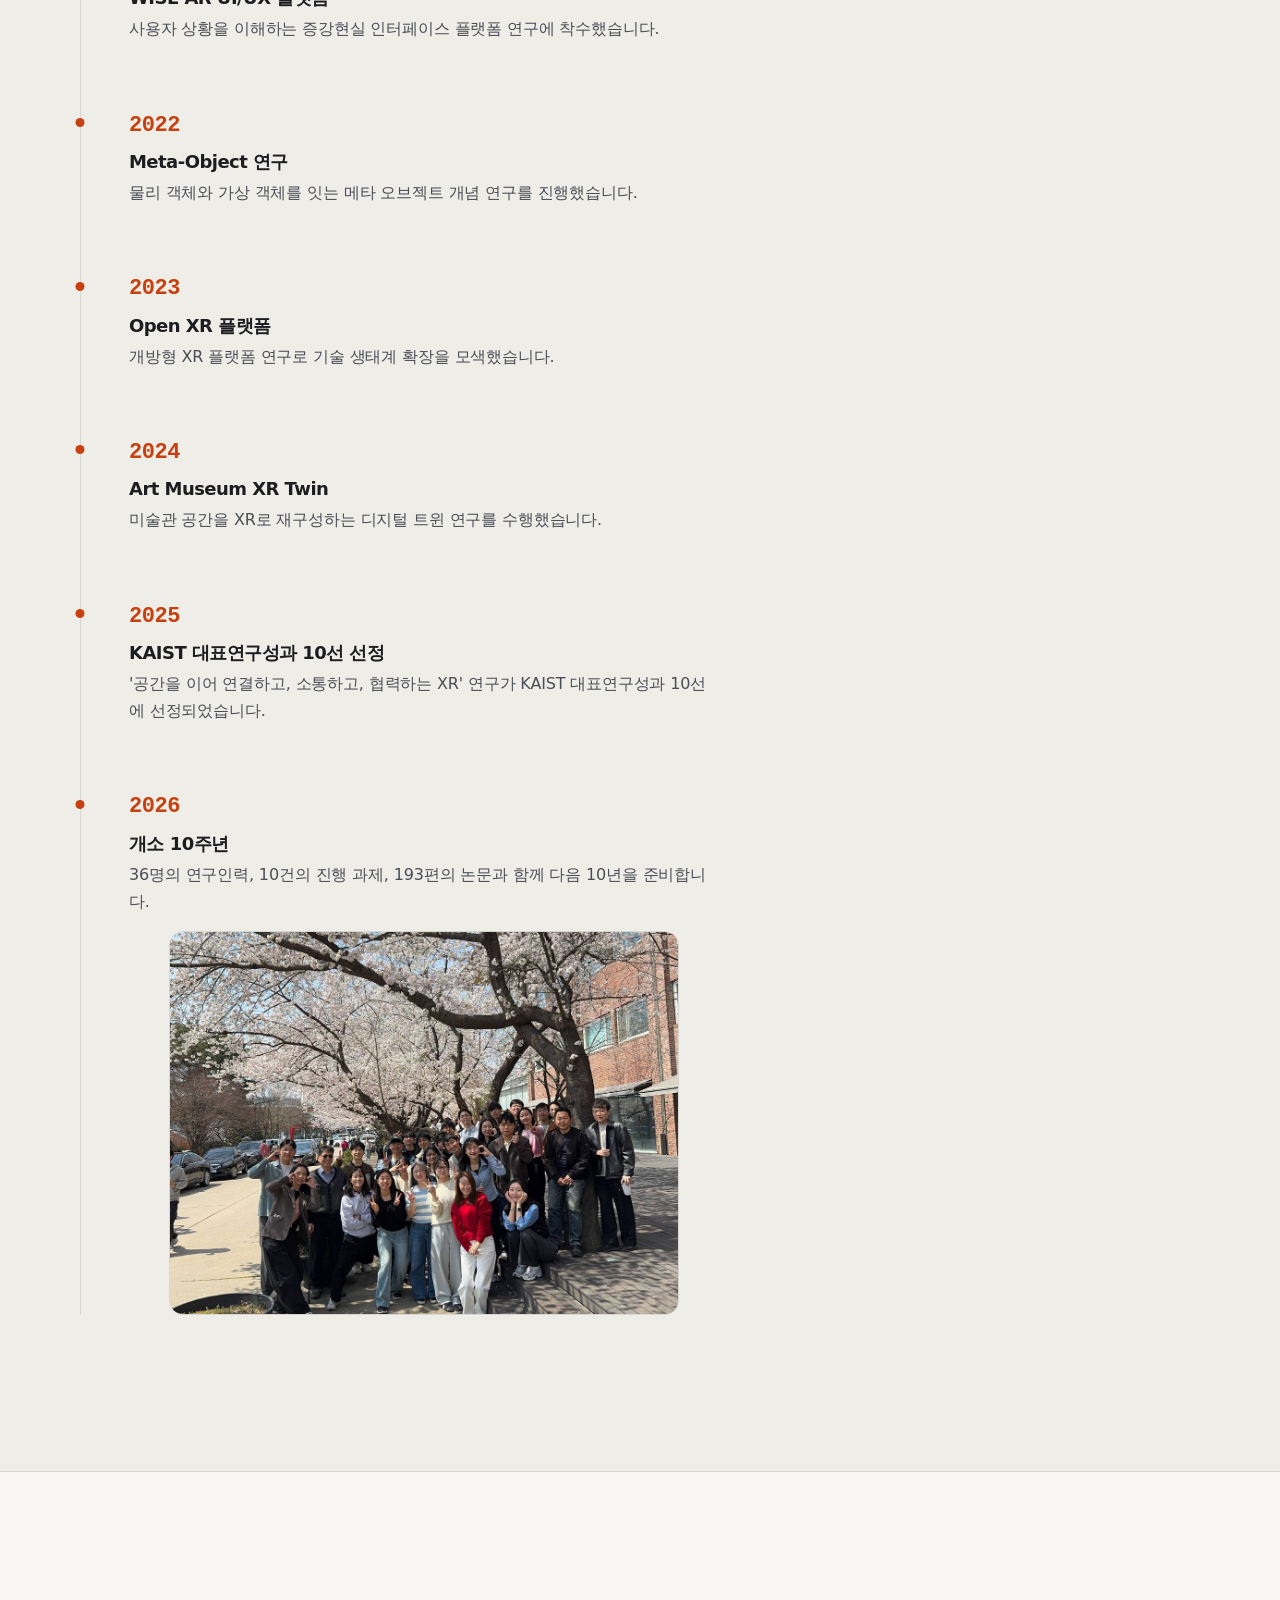
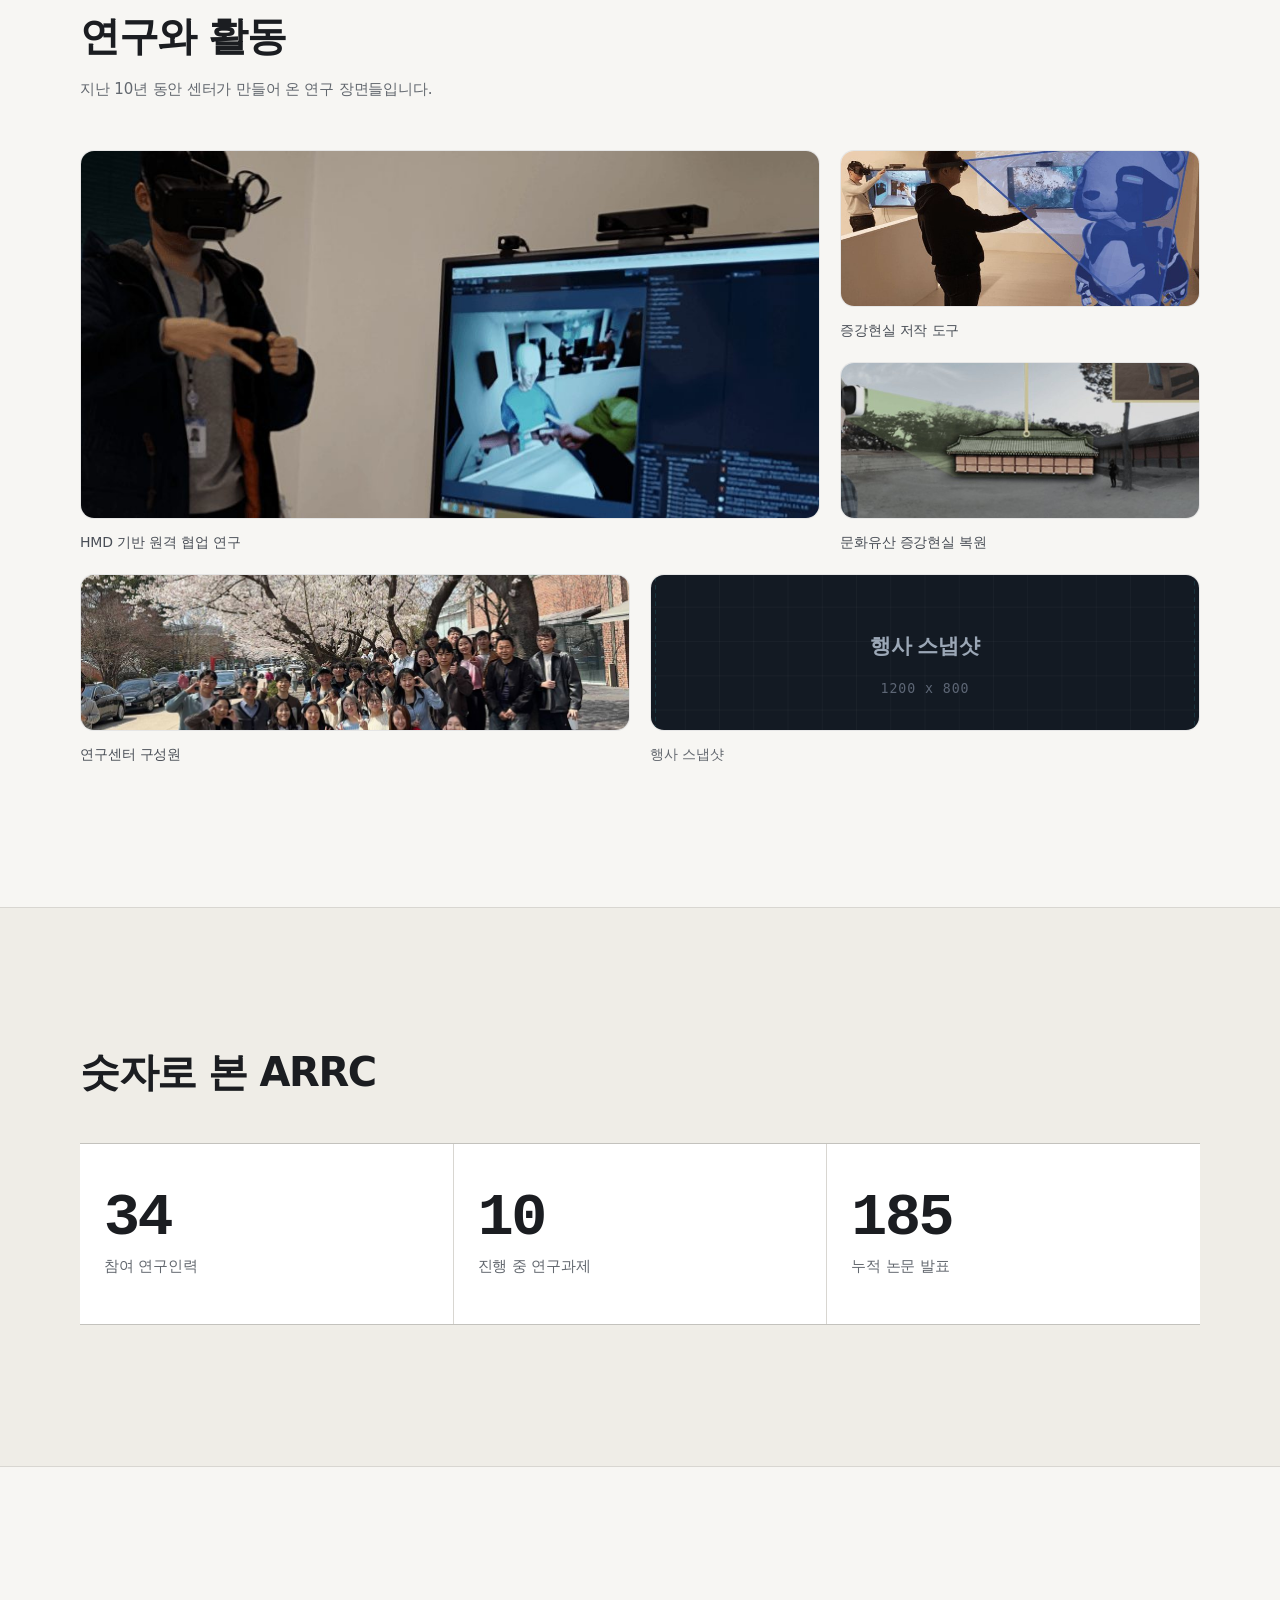
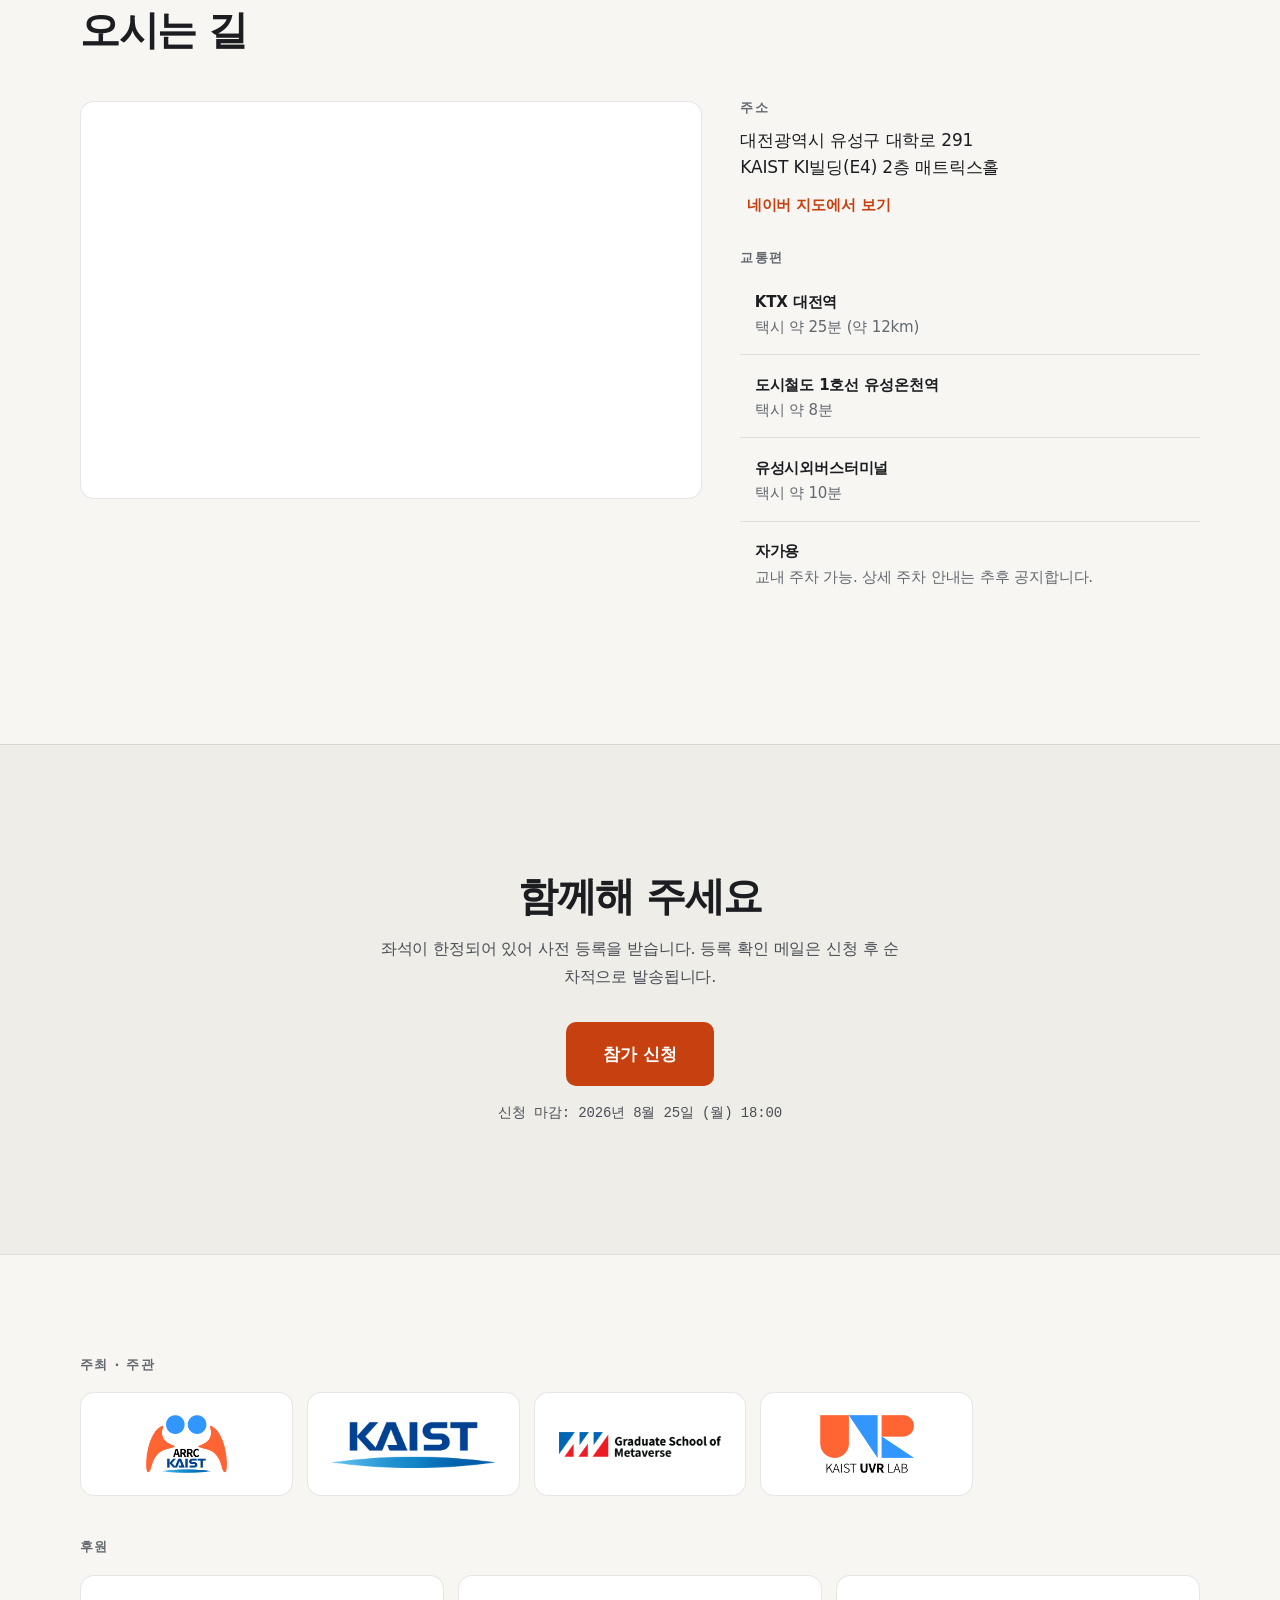
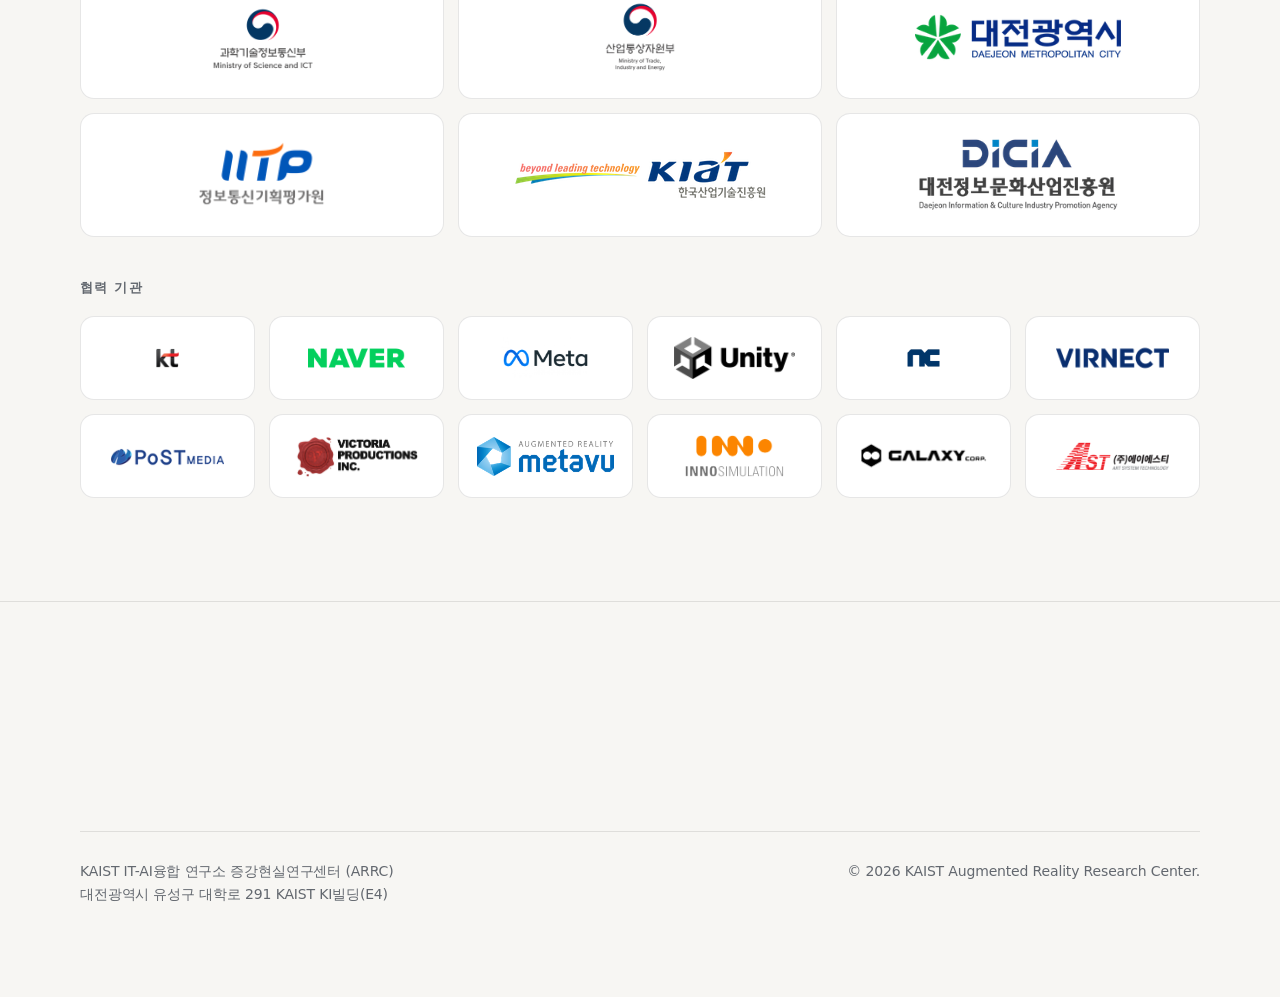
==== commit bec521df: "문의처를 arrc@kaist.ac.kr 로 바꾸고 담당자 표기 제거 행사 개요(한국어 원문과 영어 사전), 포스터, 폼 생성 스크립트 네 곳을 함께 바꿨다. 이미 만들어진 구글폼의" ====
--- a/index.html
+++ b/index.html
@@ -178,7 +178,7 @@
       </div>
       <div class="facts__row">
         <dt data-i18n="about.k.ask">문의</dt>
-        <dd data-i18n="about.v.ask">윤정혁 팀장 · <a href="mailto:yoon-jh@kaist.ac.kr">yoon-jh@kaist.ac.kr</a></dd>
+        <dd data-i18n="about.v.ask"><a href="mailto:arrc@kaist.ac.kr">arrc@kaist.ac.kr</a></dd>
       </div>
     </dl>
   </div>
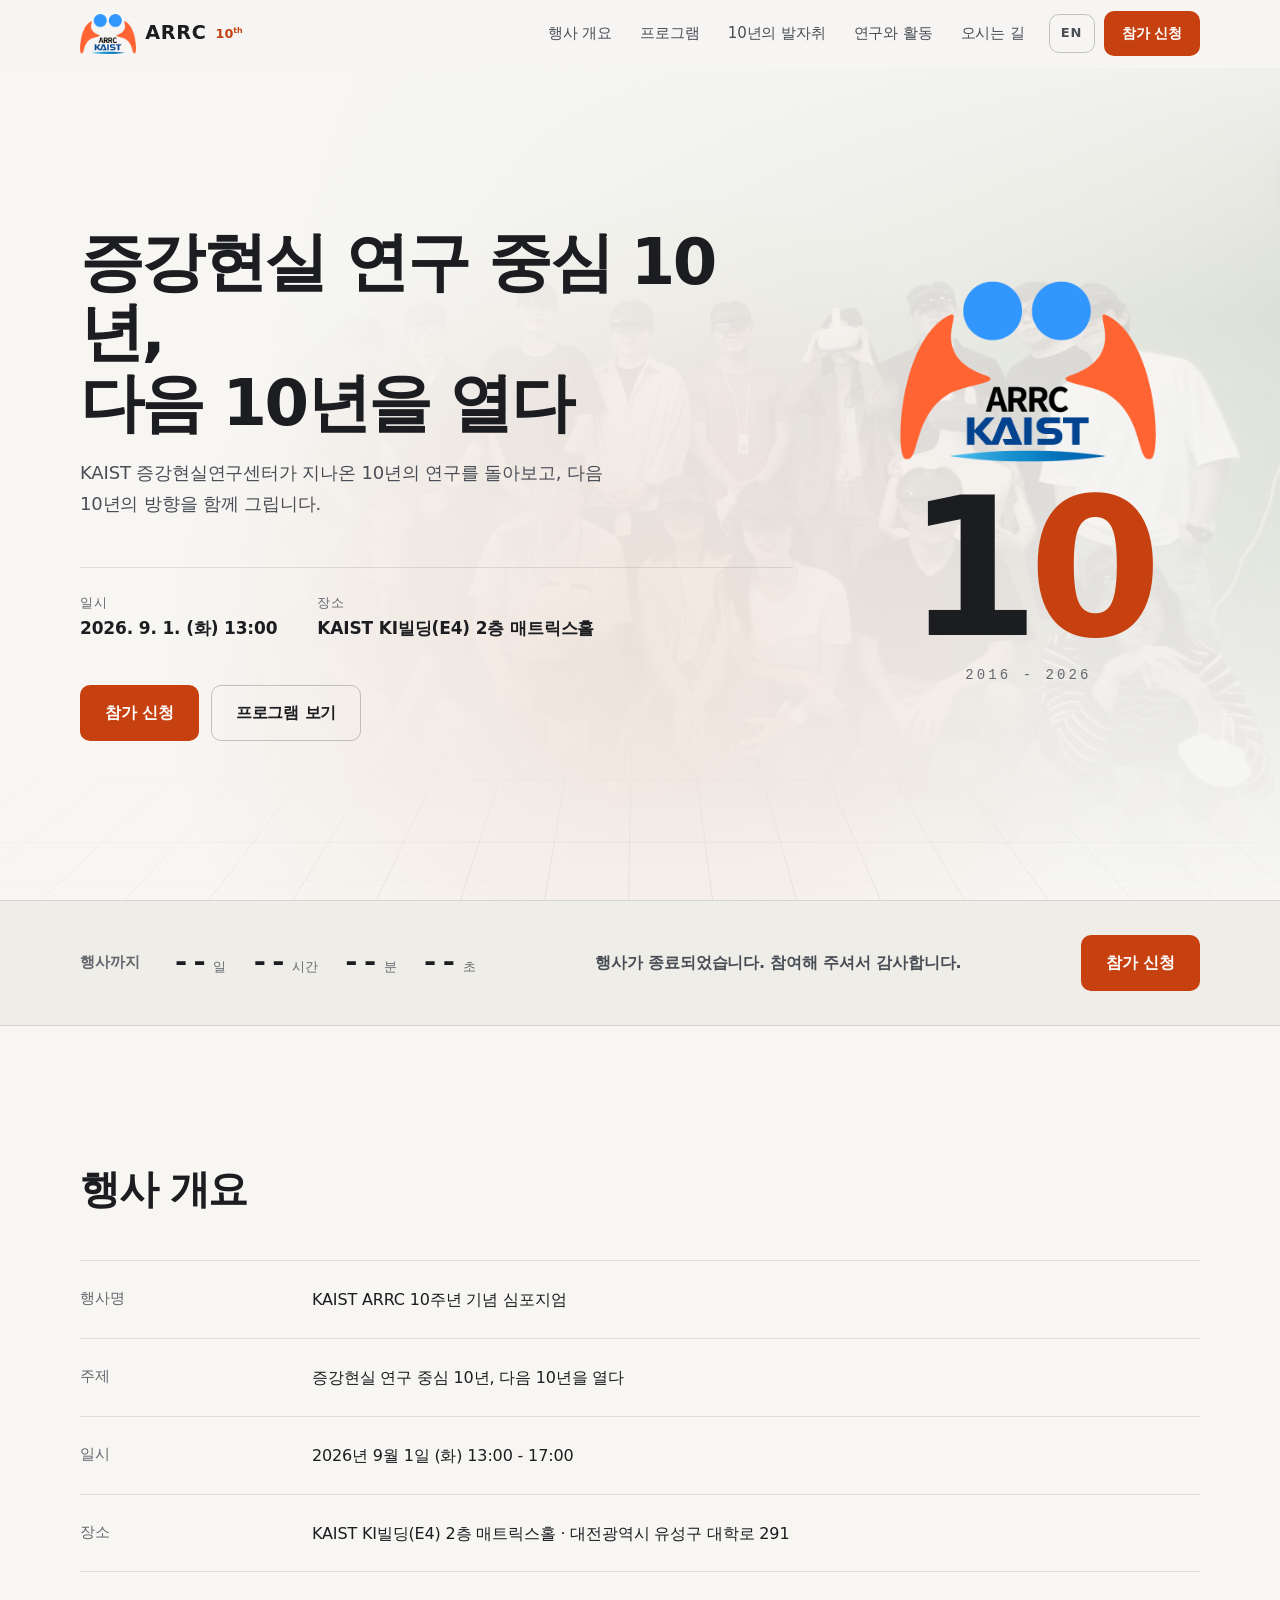
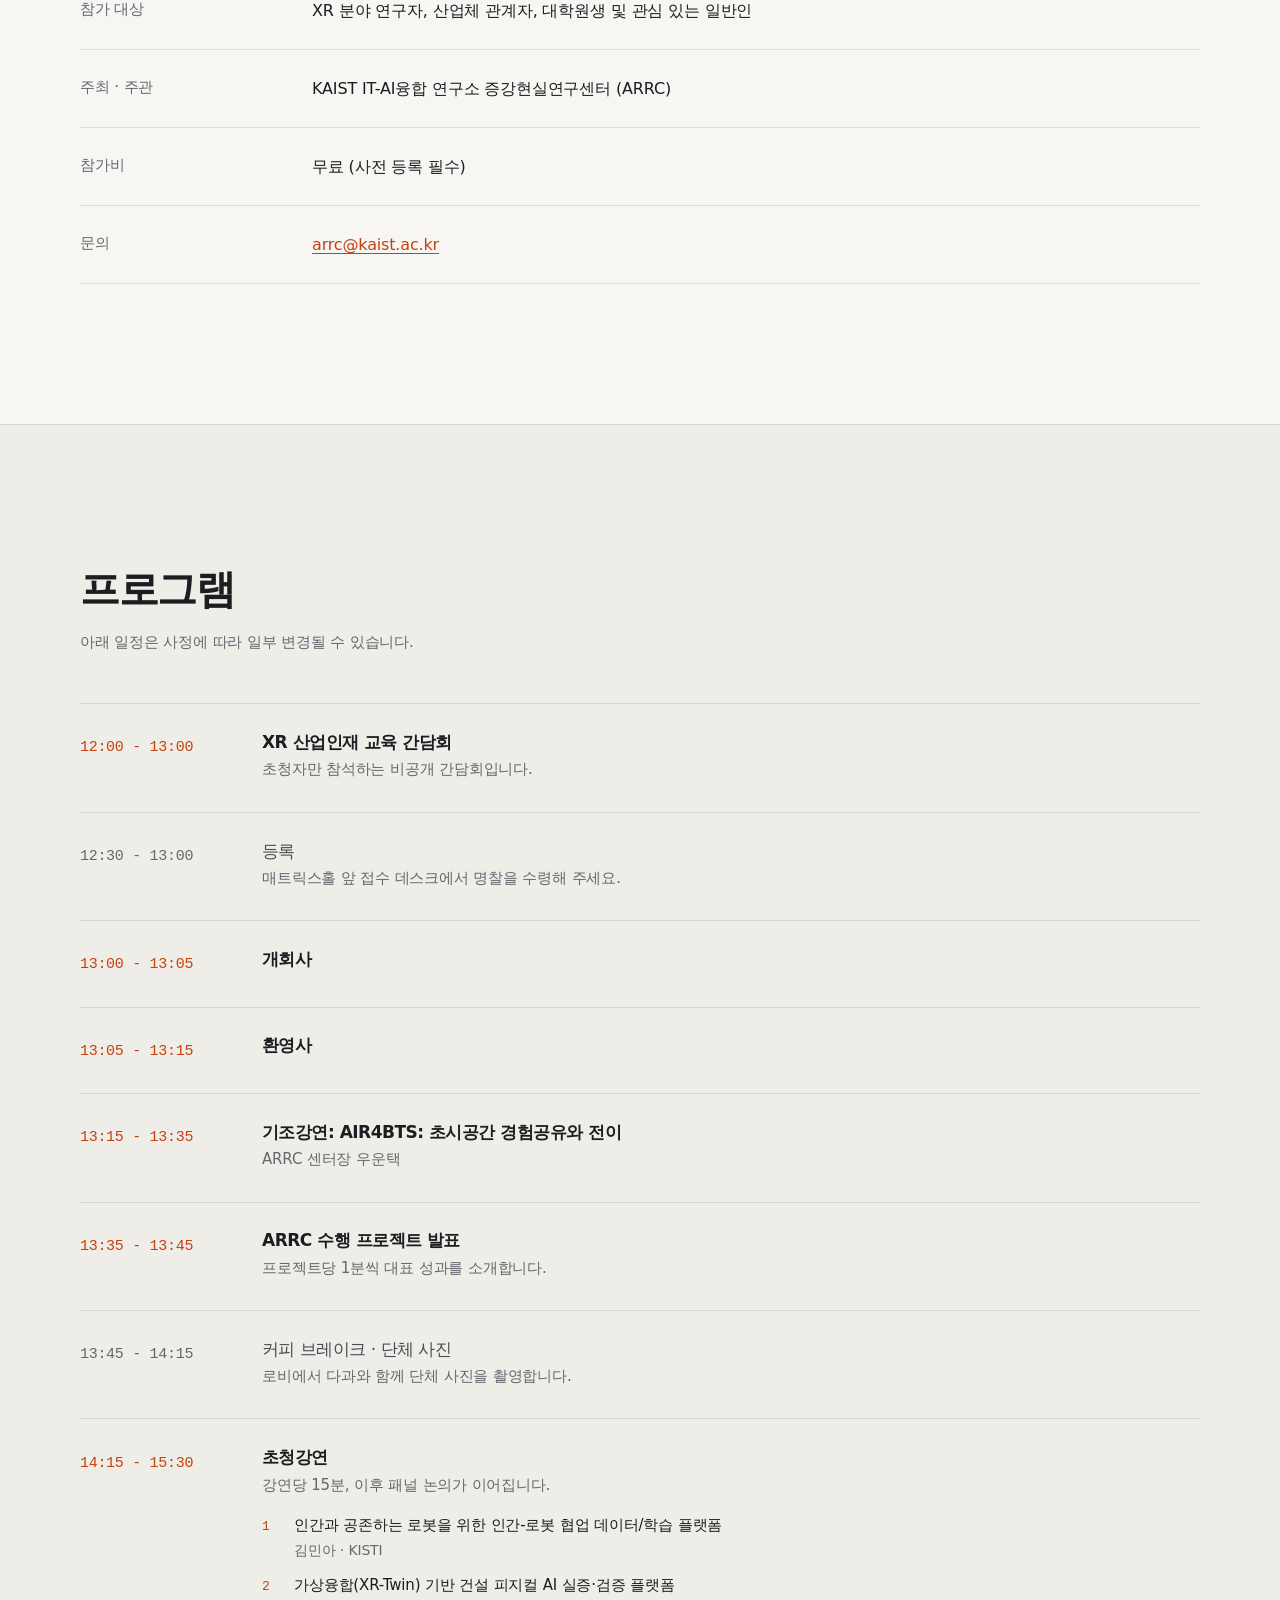
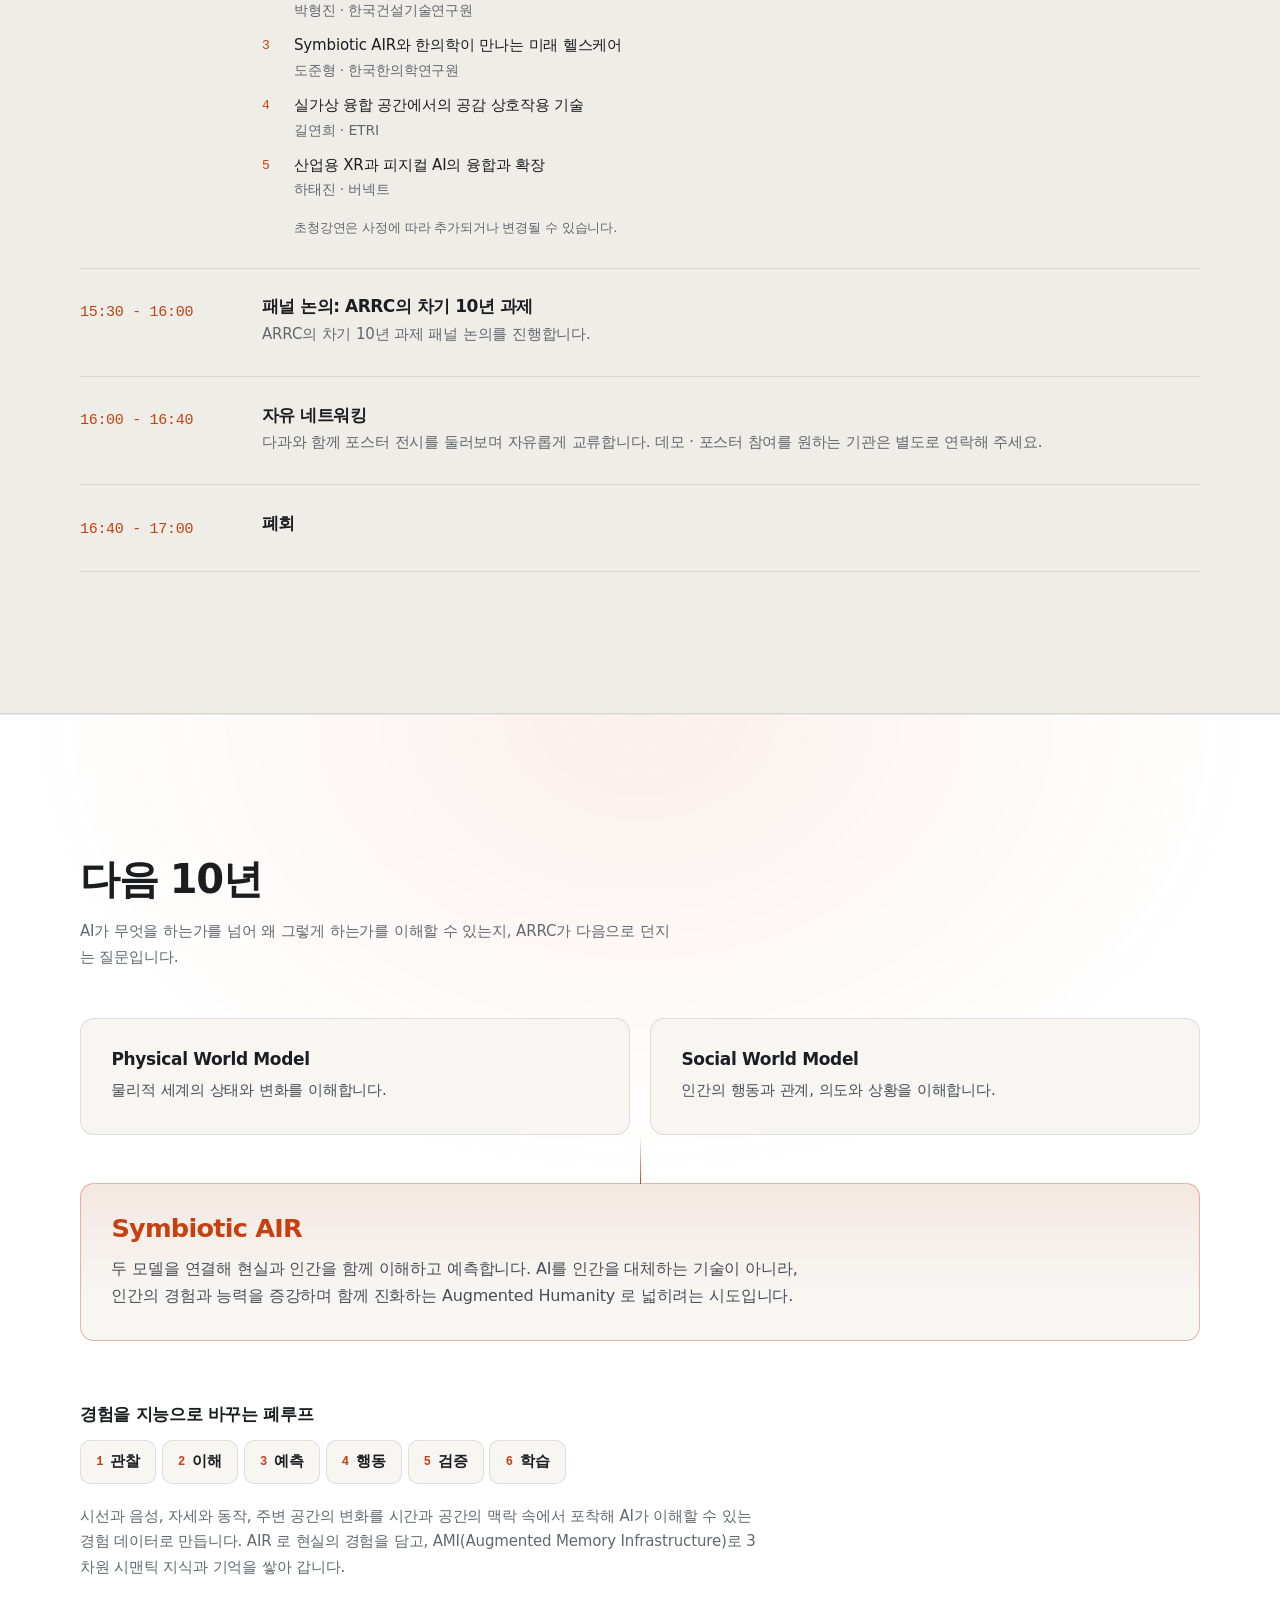
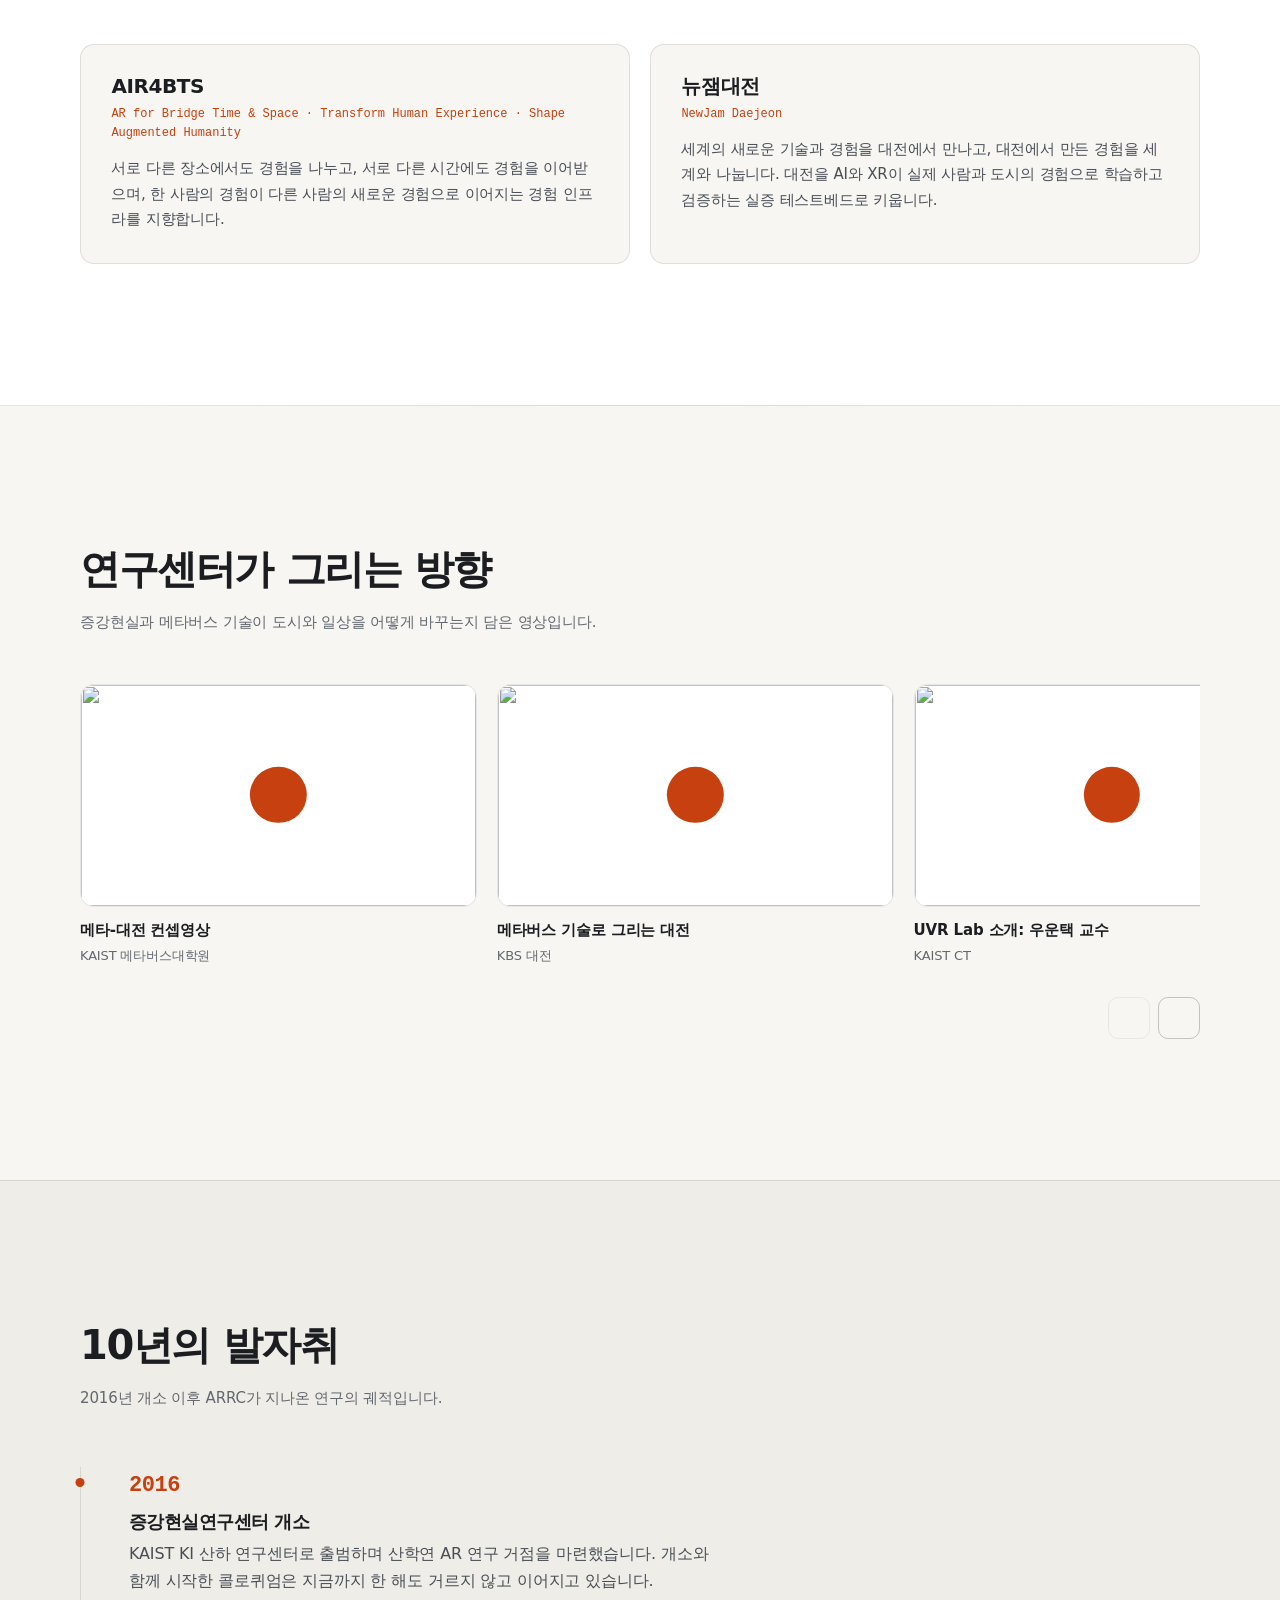
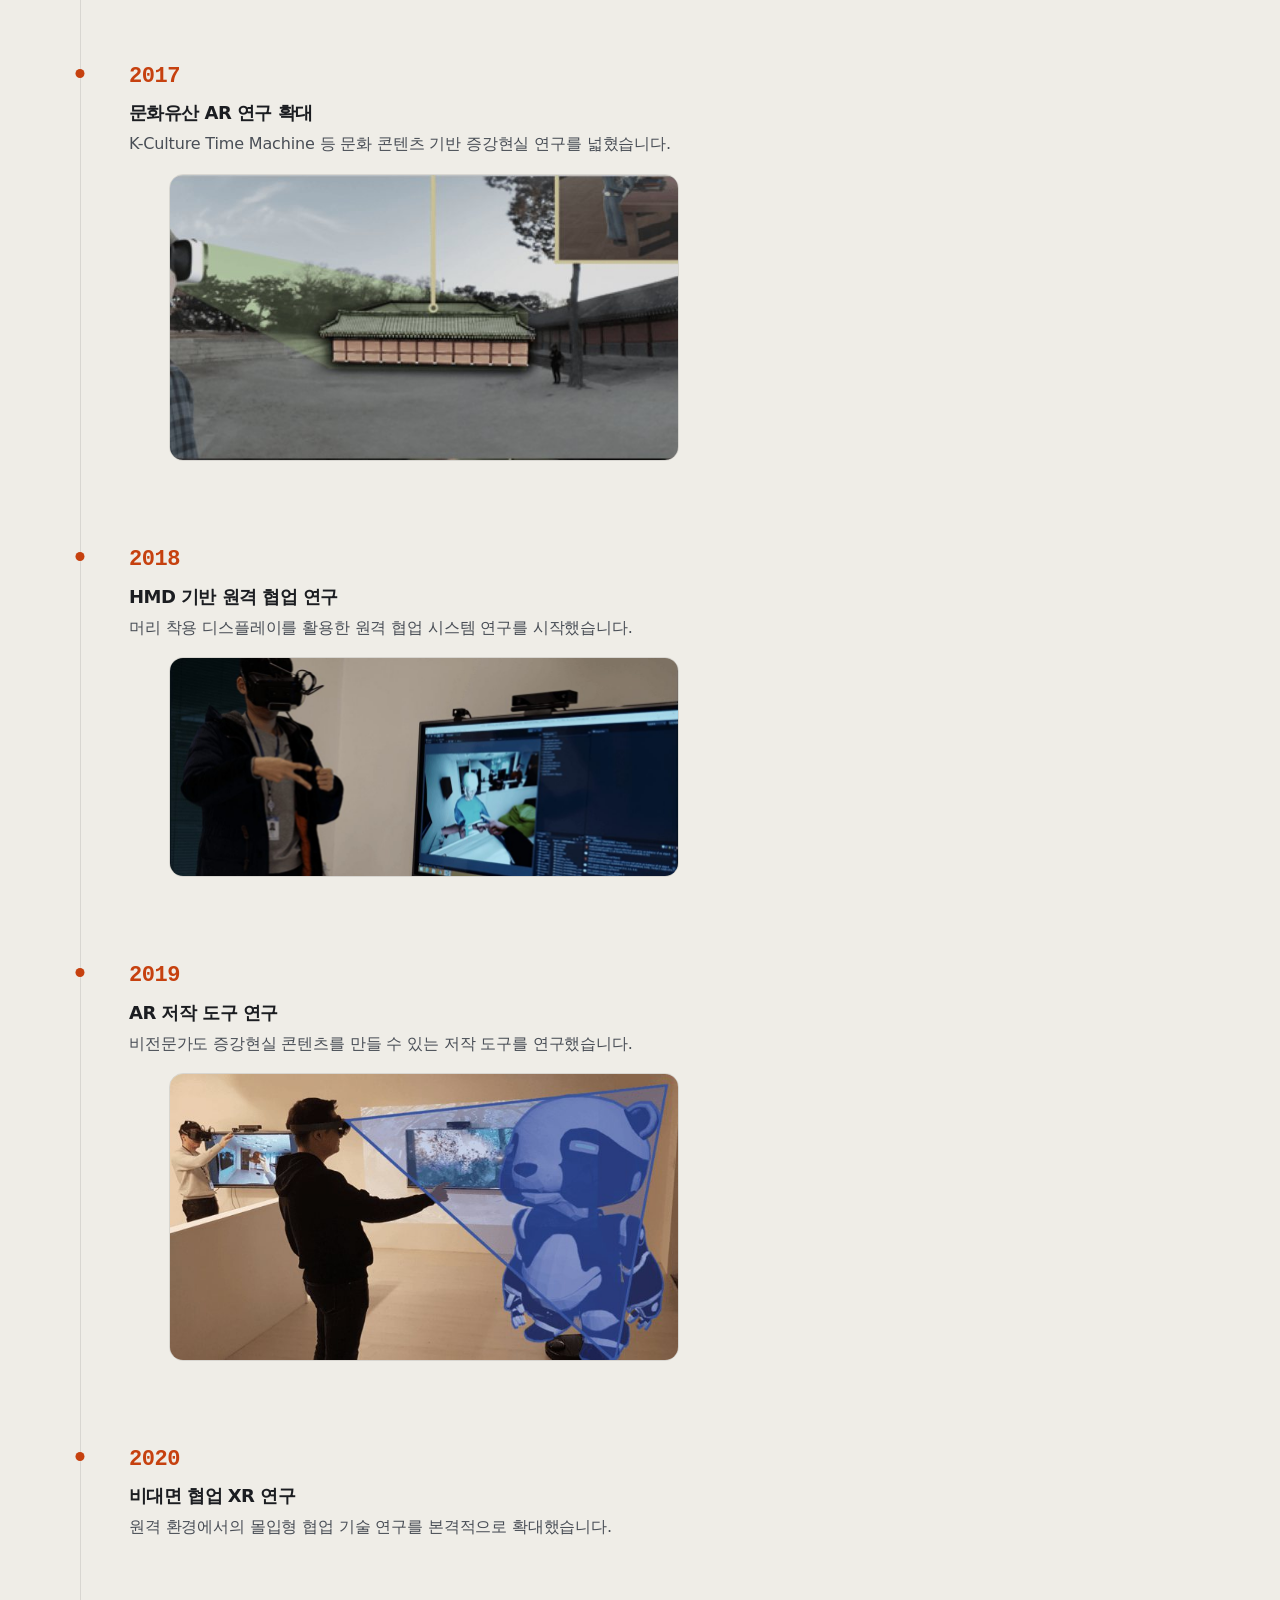
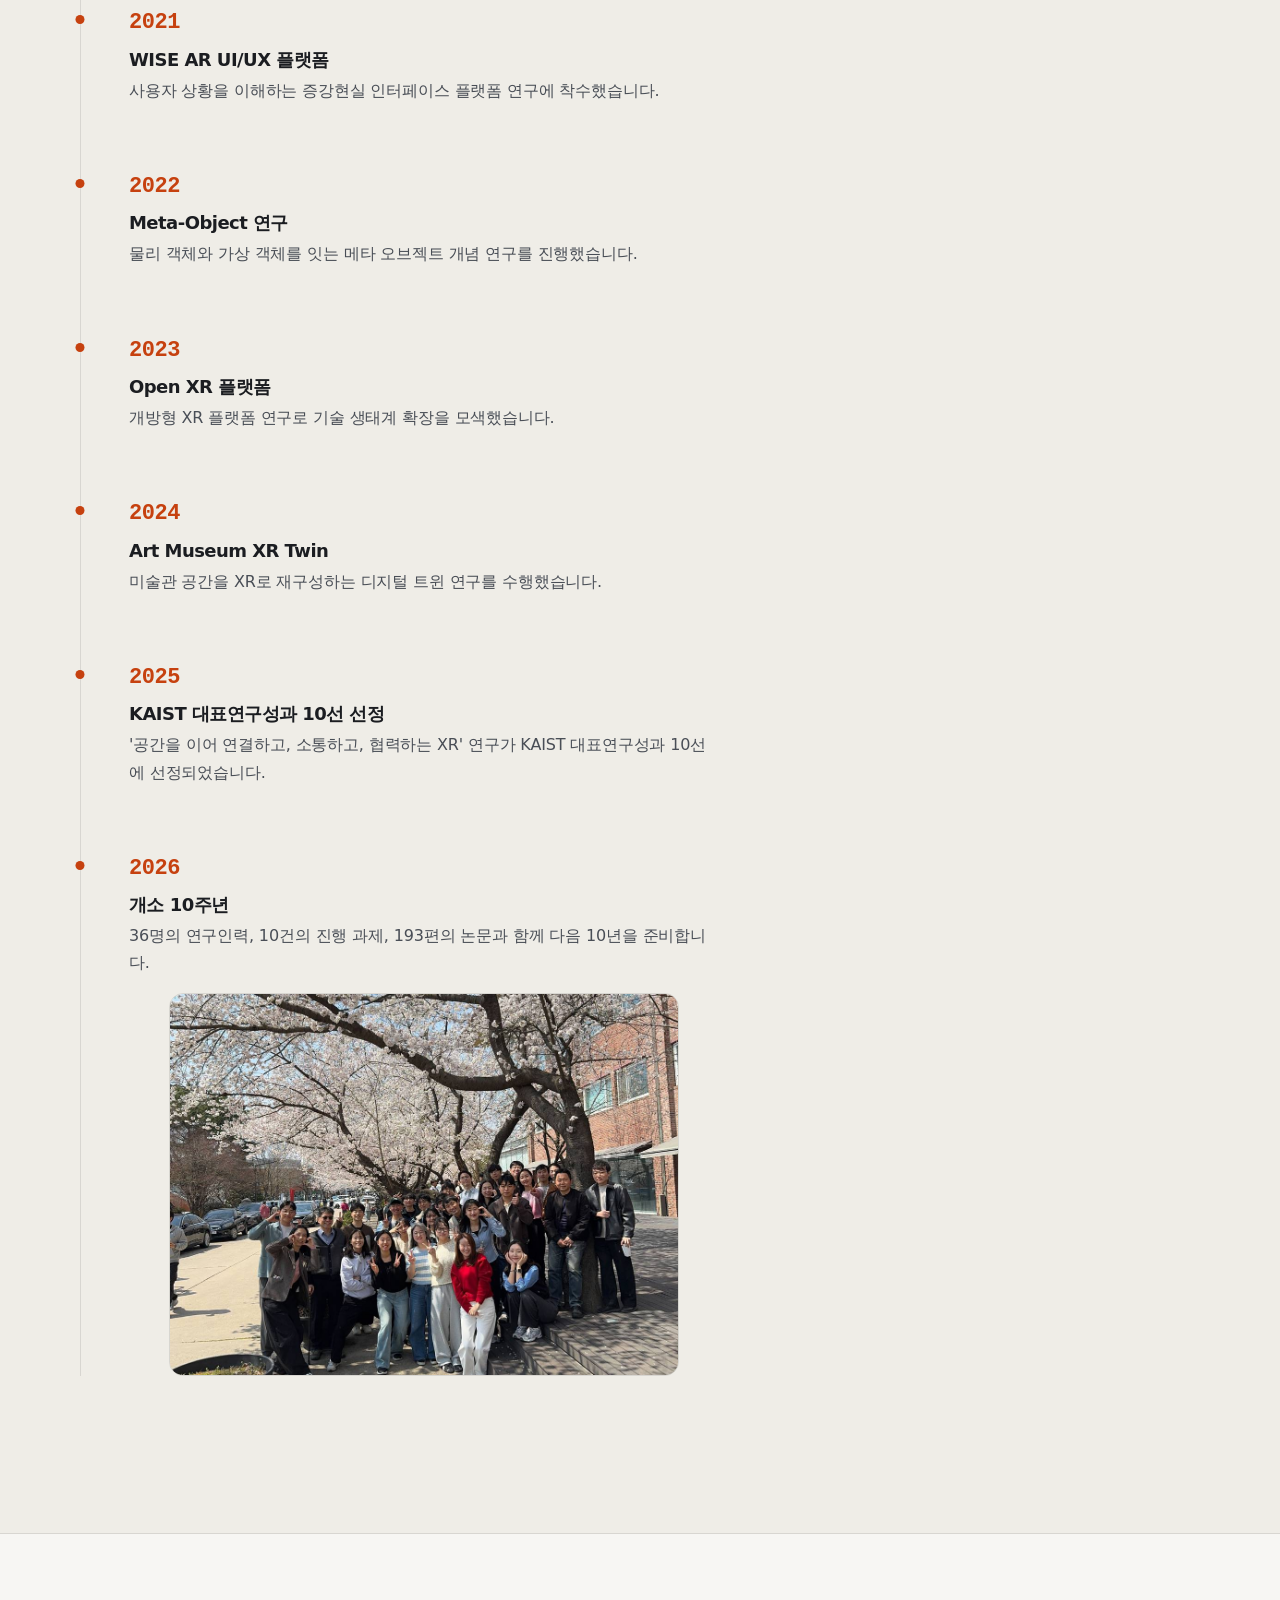
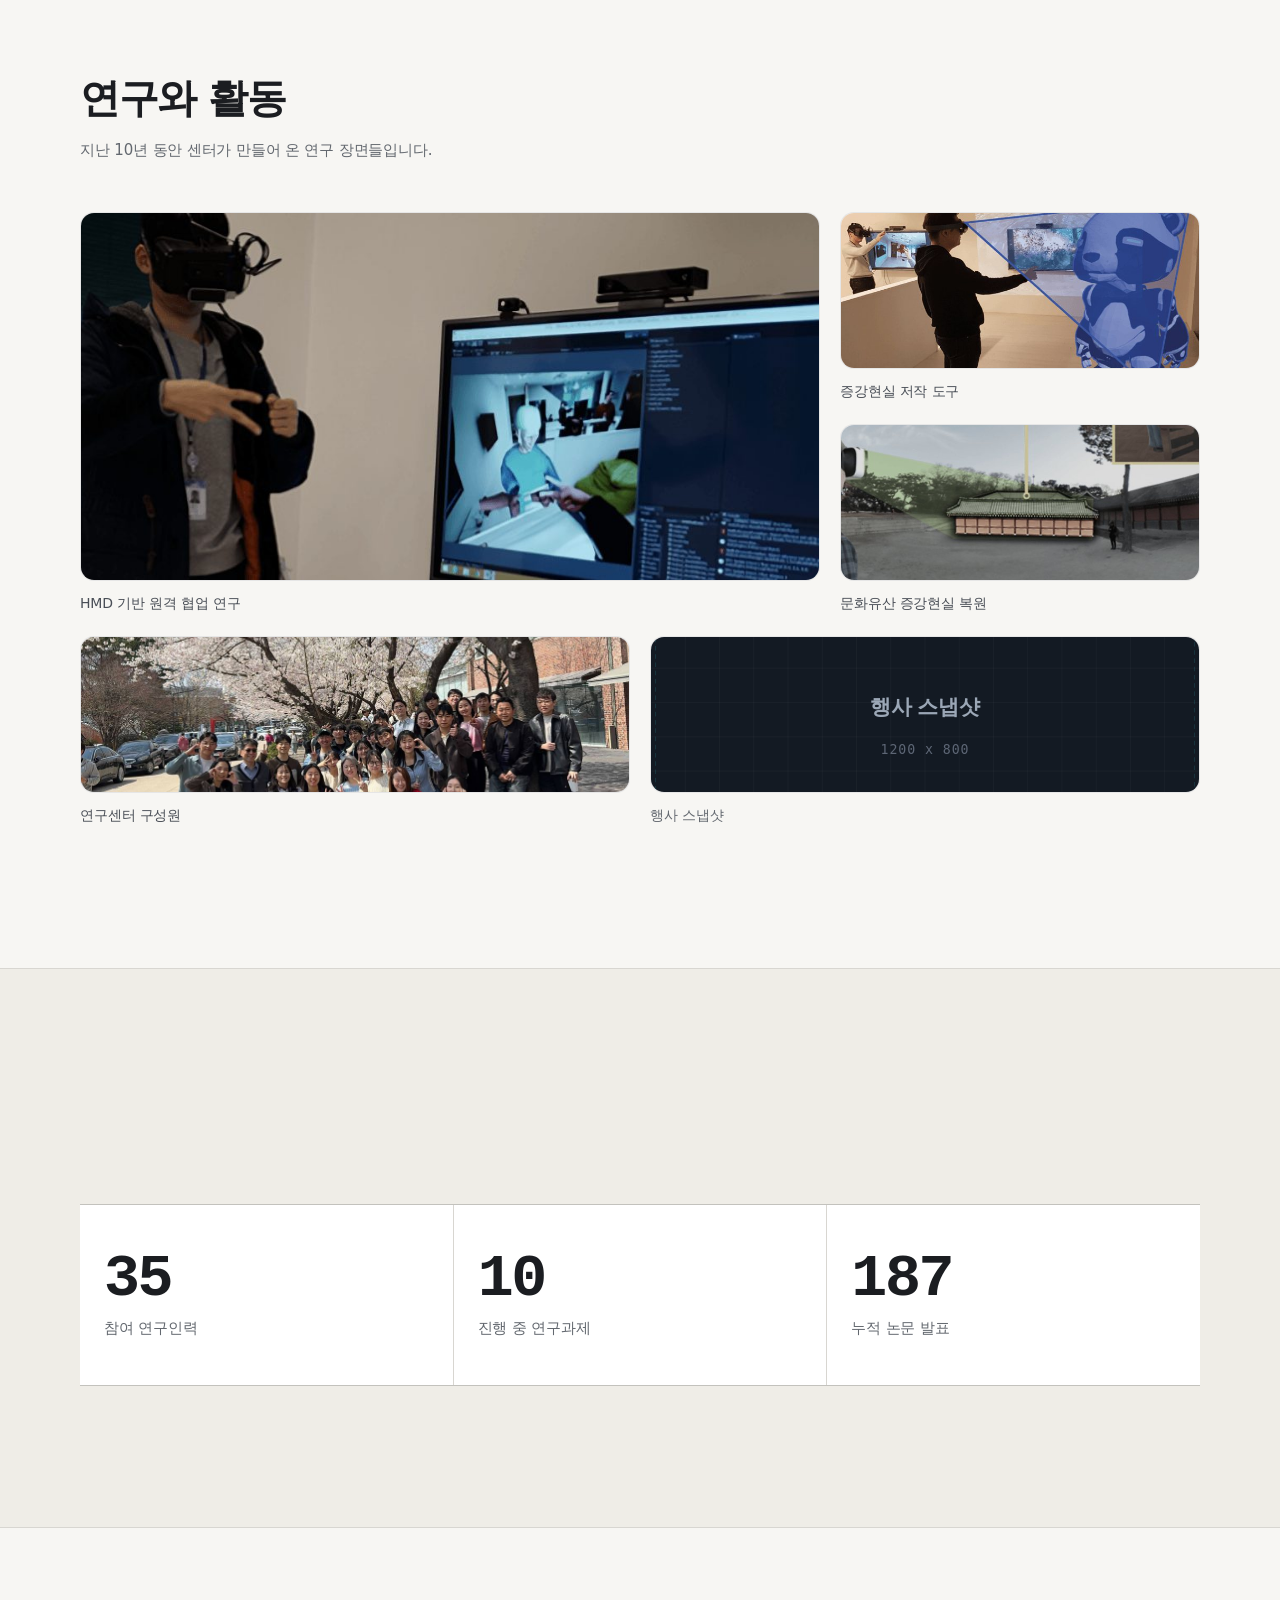
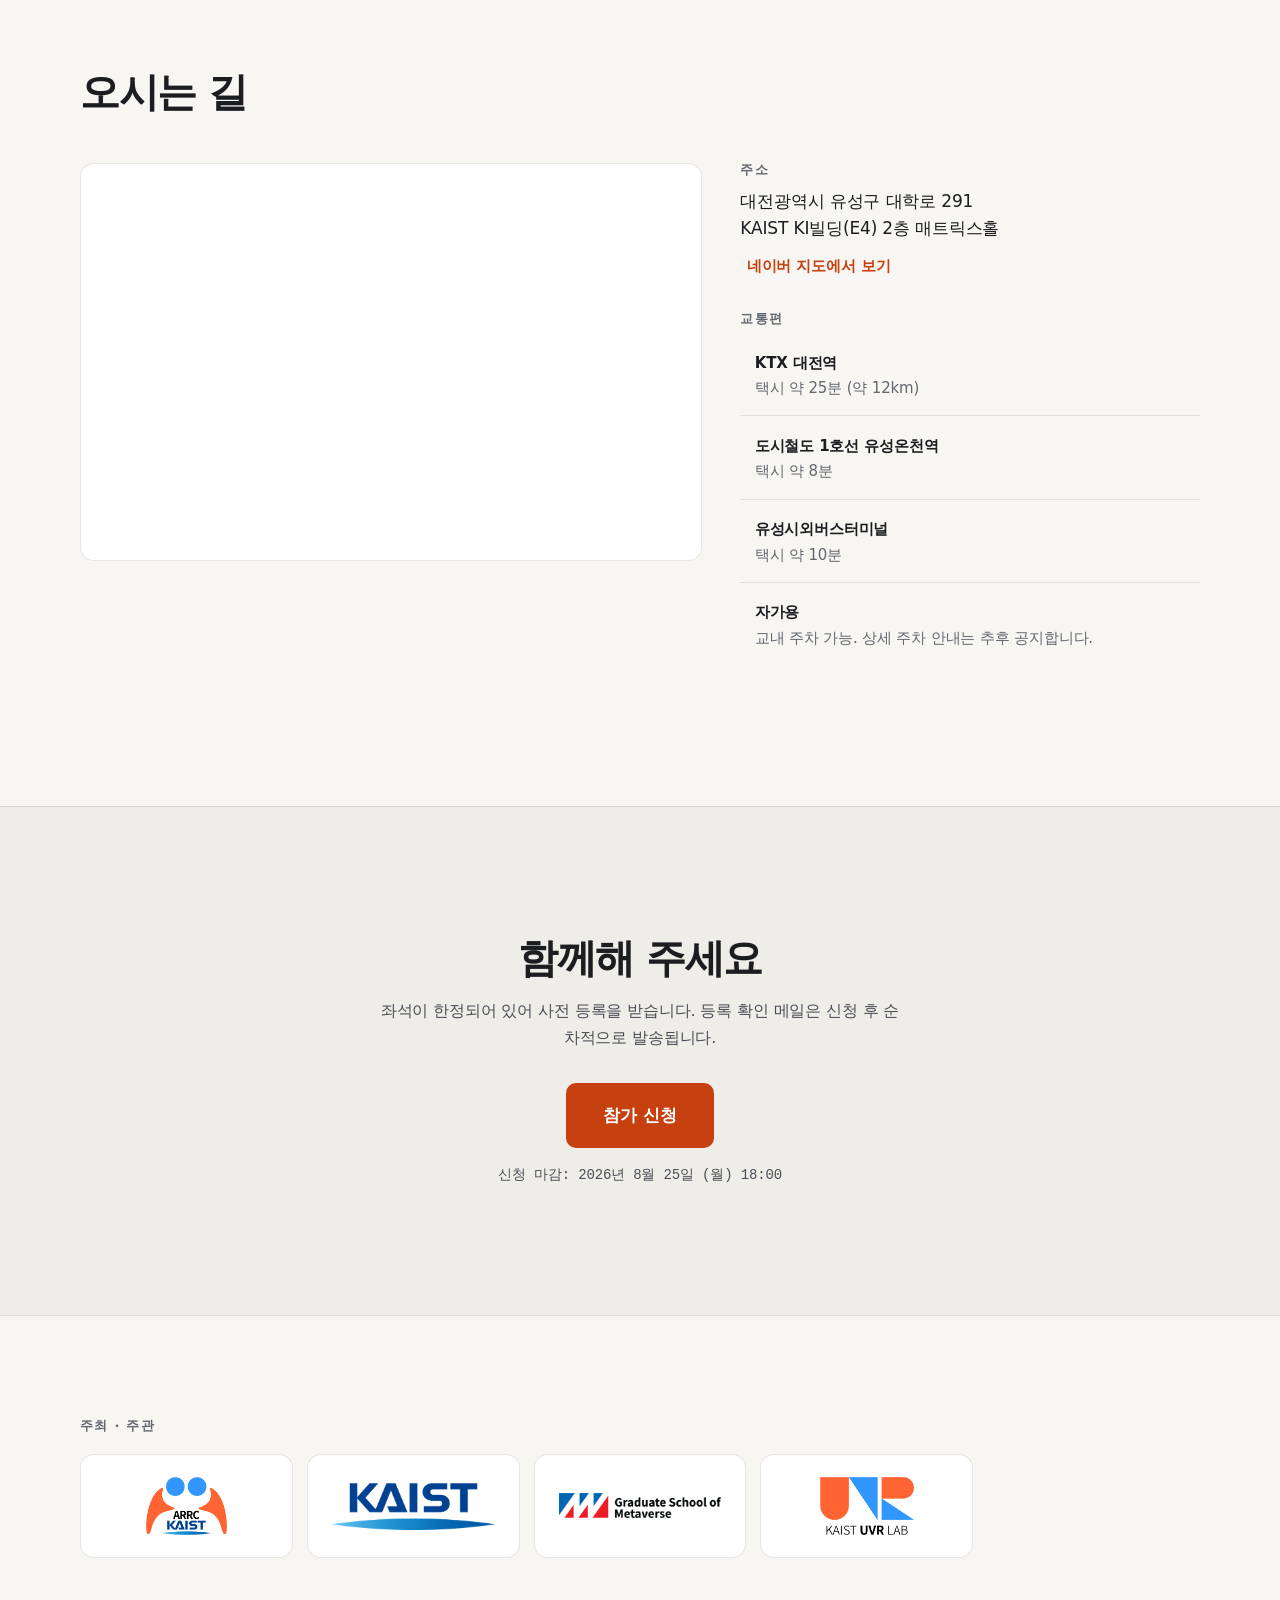
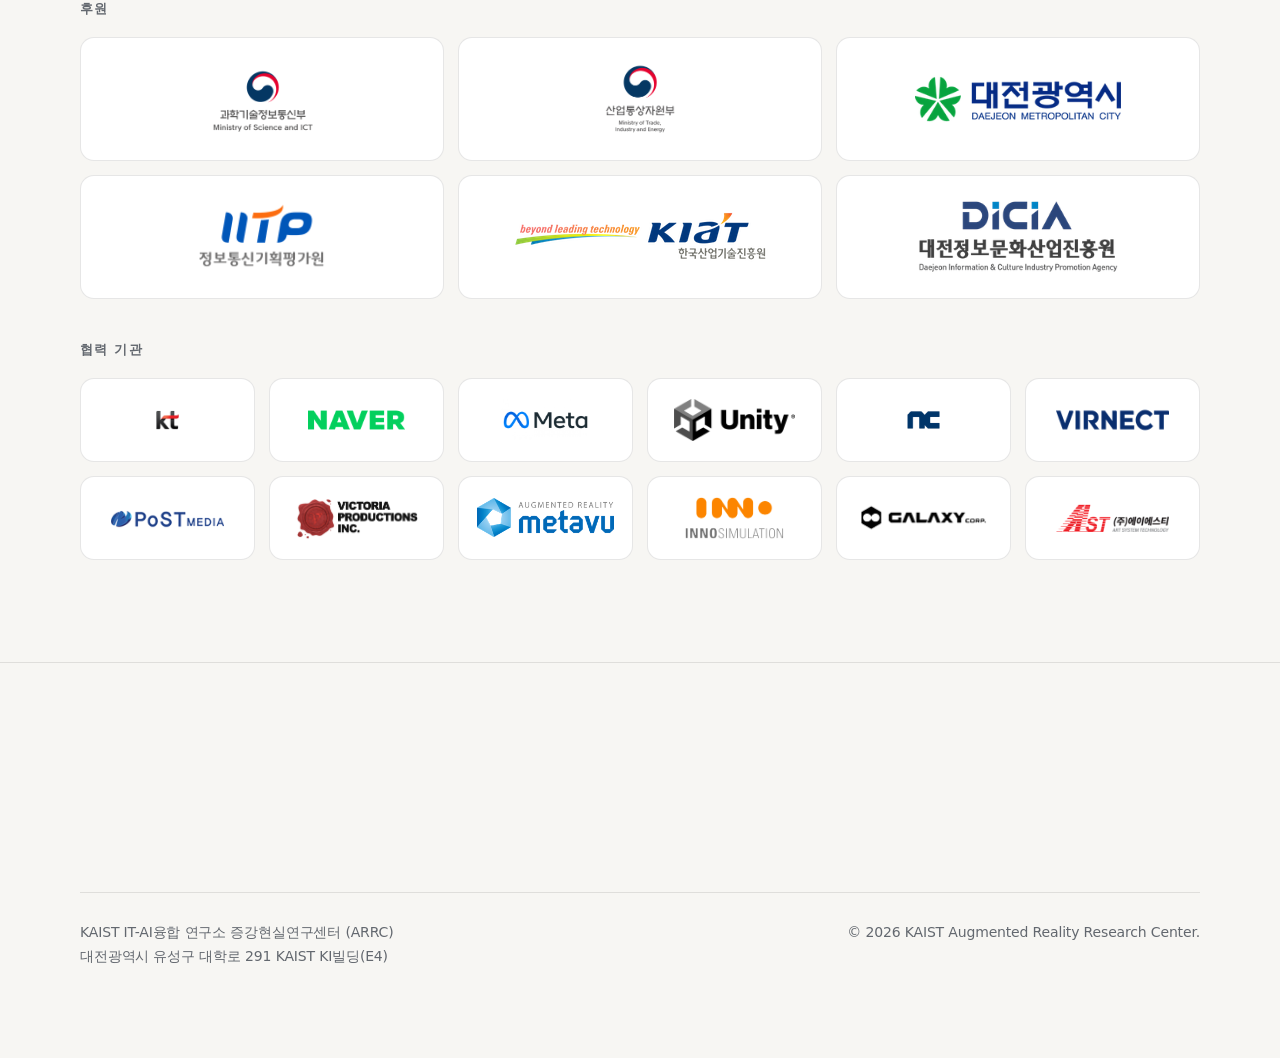
==== commit 180f3ad2: "초안 배너 제거, 푸터 링크 정리 - 상단 배너의 남은 문구("프로그램과 연사는 참석 확정 전...")를 빼 달라는   요청인데 그 문장이 배너의 전부라 aside 자체를 제거했다" ====
--- a/index.html
+++ b/index.html
@@ -52,14 +52,6 @@
 
 <a class="skip-link" href="#main">본문 바로가기</a>
 
-<!-- 확정 전 초안 표시. 내용이 확정되면 이 <aside> 와 head 의 robots 줄을 삭제하세요. -->
-<aside class="draft">
-  <div class="wrap draft__inner">
-    <i class="ph ph-info" aria-hidden="true"></i>
-    <p data-i18n="draft.notice">프로그램과 연사는 참석 확정 전이며 변경될 수 있습니다.</p>
-  </div>
-</aside>
-
 <header class="nav" id="nav">
   <div class="wrap nav__inner">
     <a class="brand" href="#top">
@@ -419,9 +411,9 @@
   <div class="wrap">
     <div class="foot__cards">
       <!-- arrc.kaist.ac.kr 는 arrc.uvrlab.org 의 구버전이라 신버전 하나만 남깁니다. -->
-      <a class="fcard" href="https://arrc.uvrlab.org" target="_blank" rel="noopener">
+      <a class="fcard" href="https://arrc.kaist.ac.kr" target="_blank" rel="noopener">
         <span class="fcard__k" data-i18n="foot.c1.k">증강현실연구센터</span>
-        <span class="fcard__v">arrc.uvrlab.org</span>
+        <span class="fcard__v">arrc.kaist.ac.kr</span>
         <i class="ph ph-arrow-up-right" aria-hidden="true"></i>
       </a>
       <a class="fcard" href="https://uvrlab.org" target="_blank" rel="noopener">
@@ -434,6 +426,11 @@
         <span class="fcard__v">meta.kaist.ac.kr</span>
         <i class="ph ph-arrow-up-right" aria-hidden="true"></i>
       </a>
+      <a class="fcard" href="https://ct.kaist.ac.kr" target="_blank" rel="noopener">
+        <span class="fcard__k" data-i18n="foot.c4.k">문화기술대학원</span>
+        <span class="fcard__v">ct.kaist.ac.kr</span>
+        <i class="ph ph-arrow-up-right" aria-hidden="true"></i>
+      </a>
     </div>
 
     <div class="foot__base">
--- a/assets/css/style.css
+++ b/assets/css/style.css
@@ -917,7 +917,8 @@
 
 .foot__cards {
   display: grid;
-  grid-template-columns: repeat(3, minmax(0, 1fr));
+  /* 카드 수가 바뀌어도 줄이 자연스럽게 접히도록 auto-fit 을 쓴다. */
+  grid-template-columns: repeat(auto-fit, minmax(230px, 1fr));
   gap: 1rem;
 }
 .fcard {
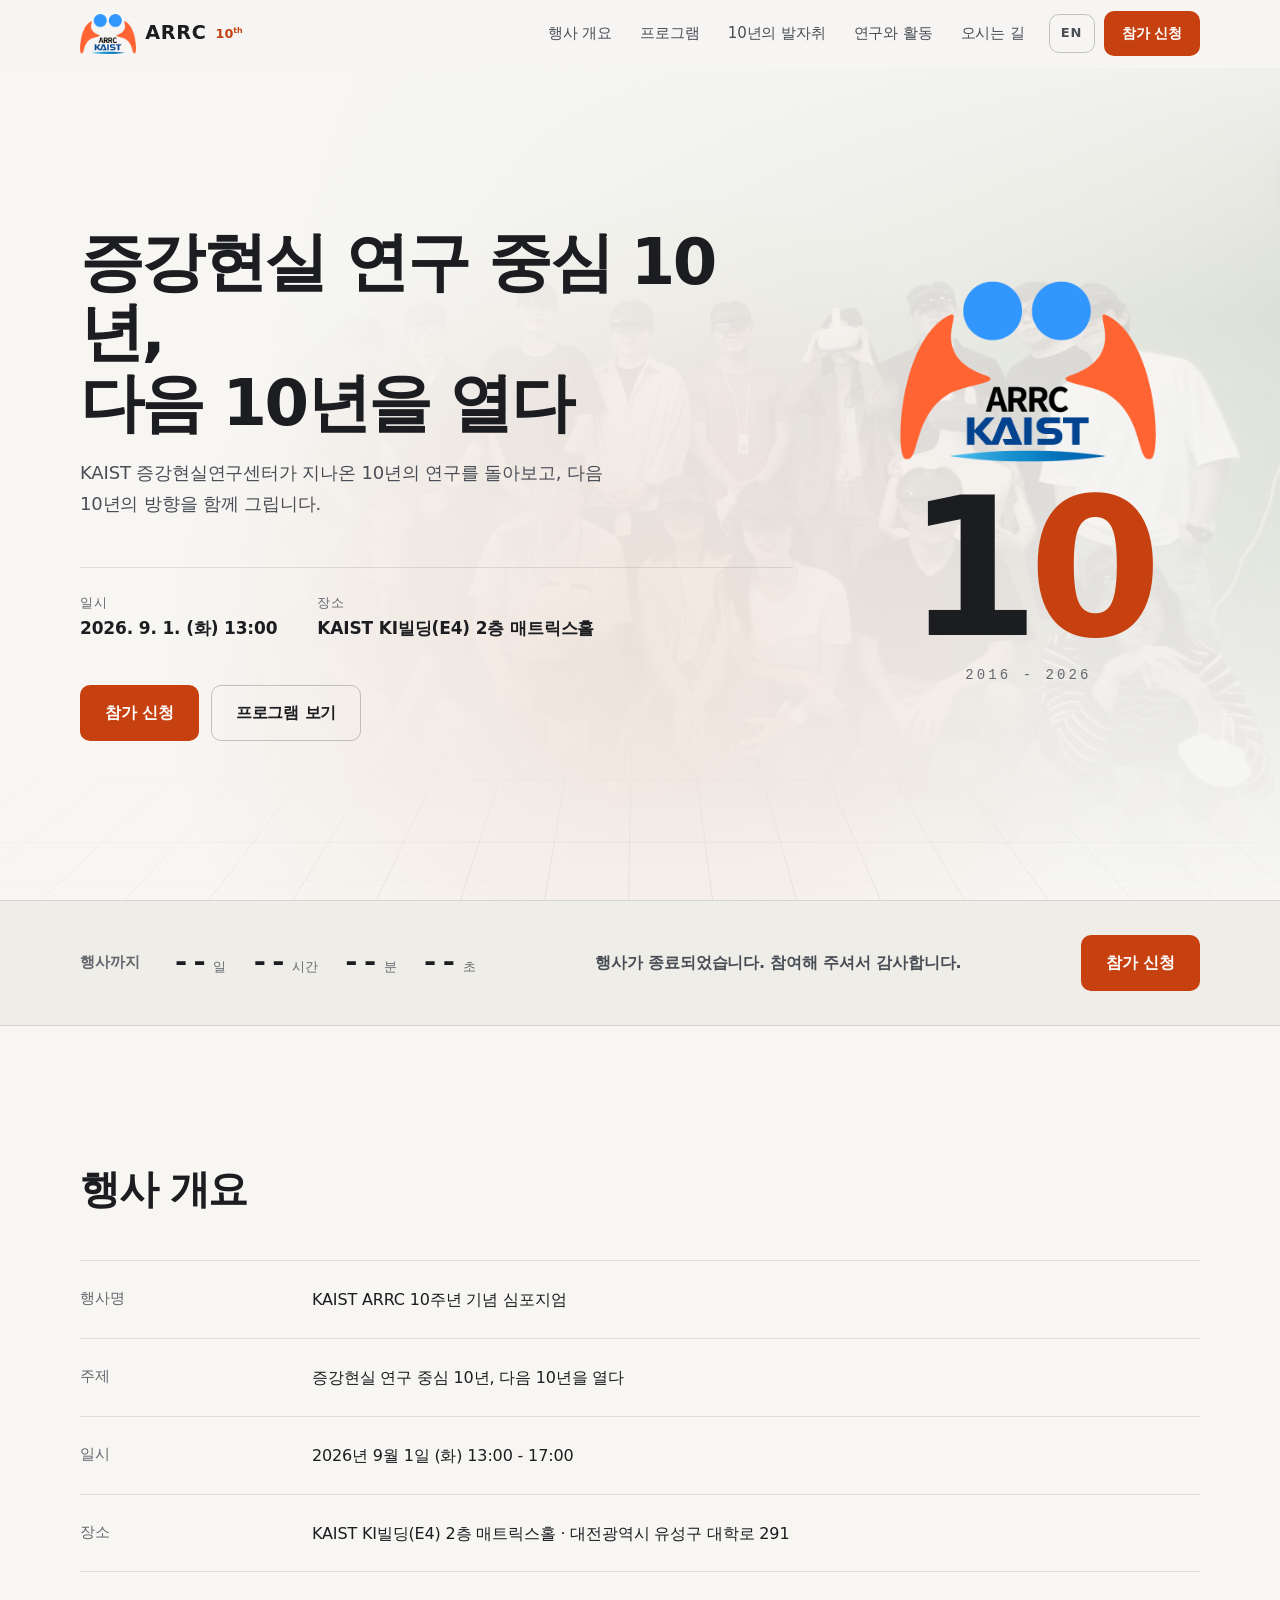
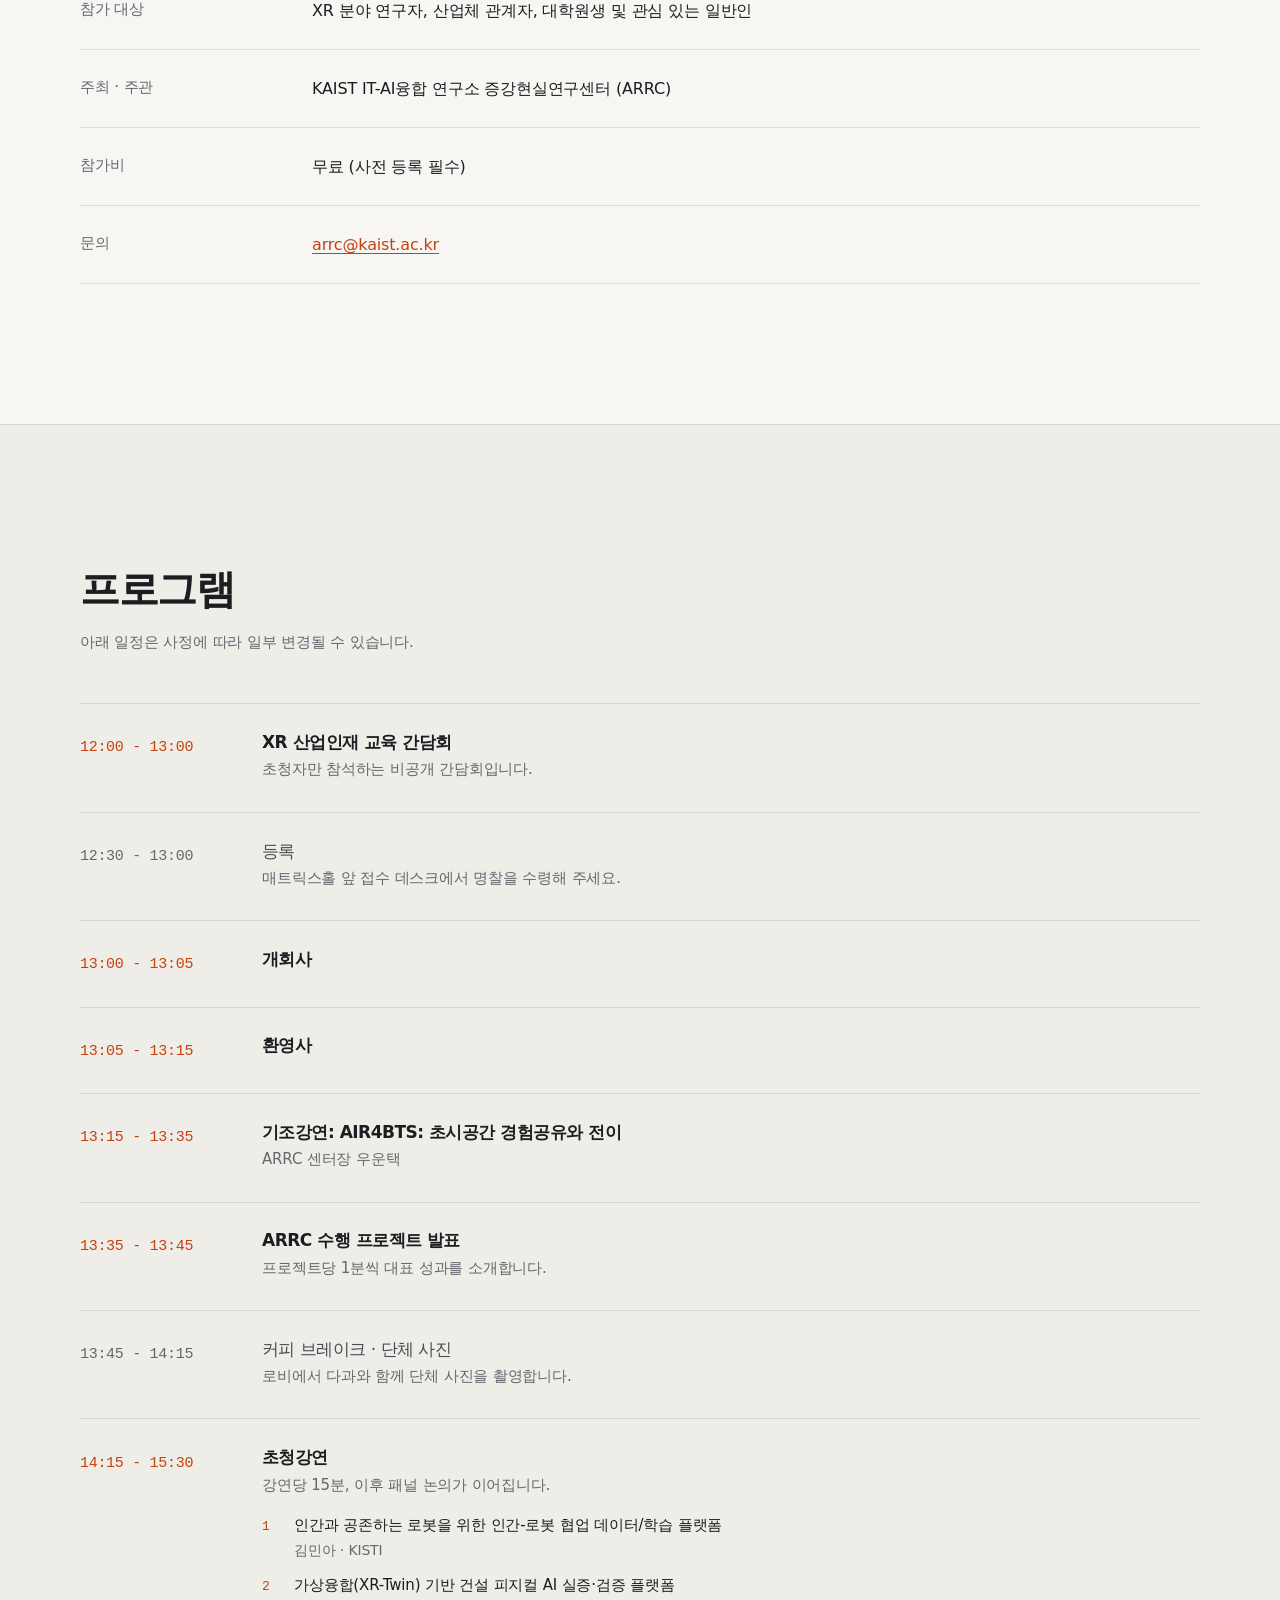
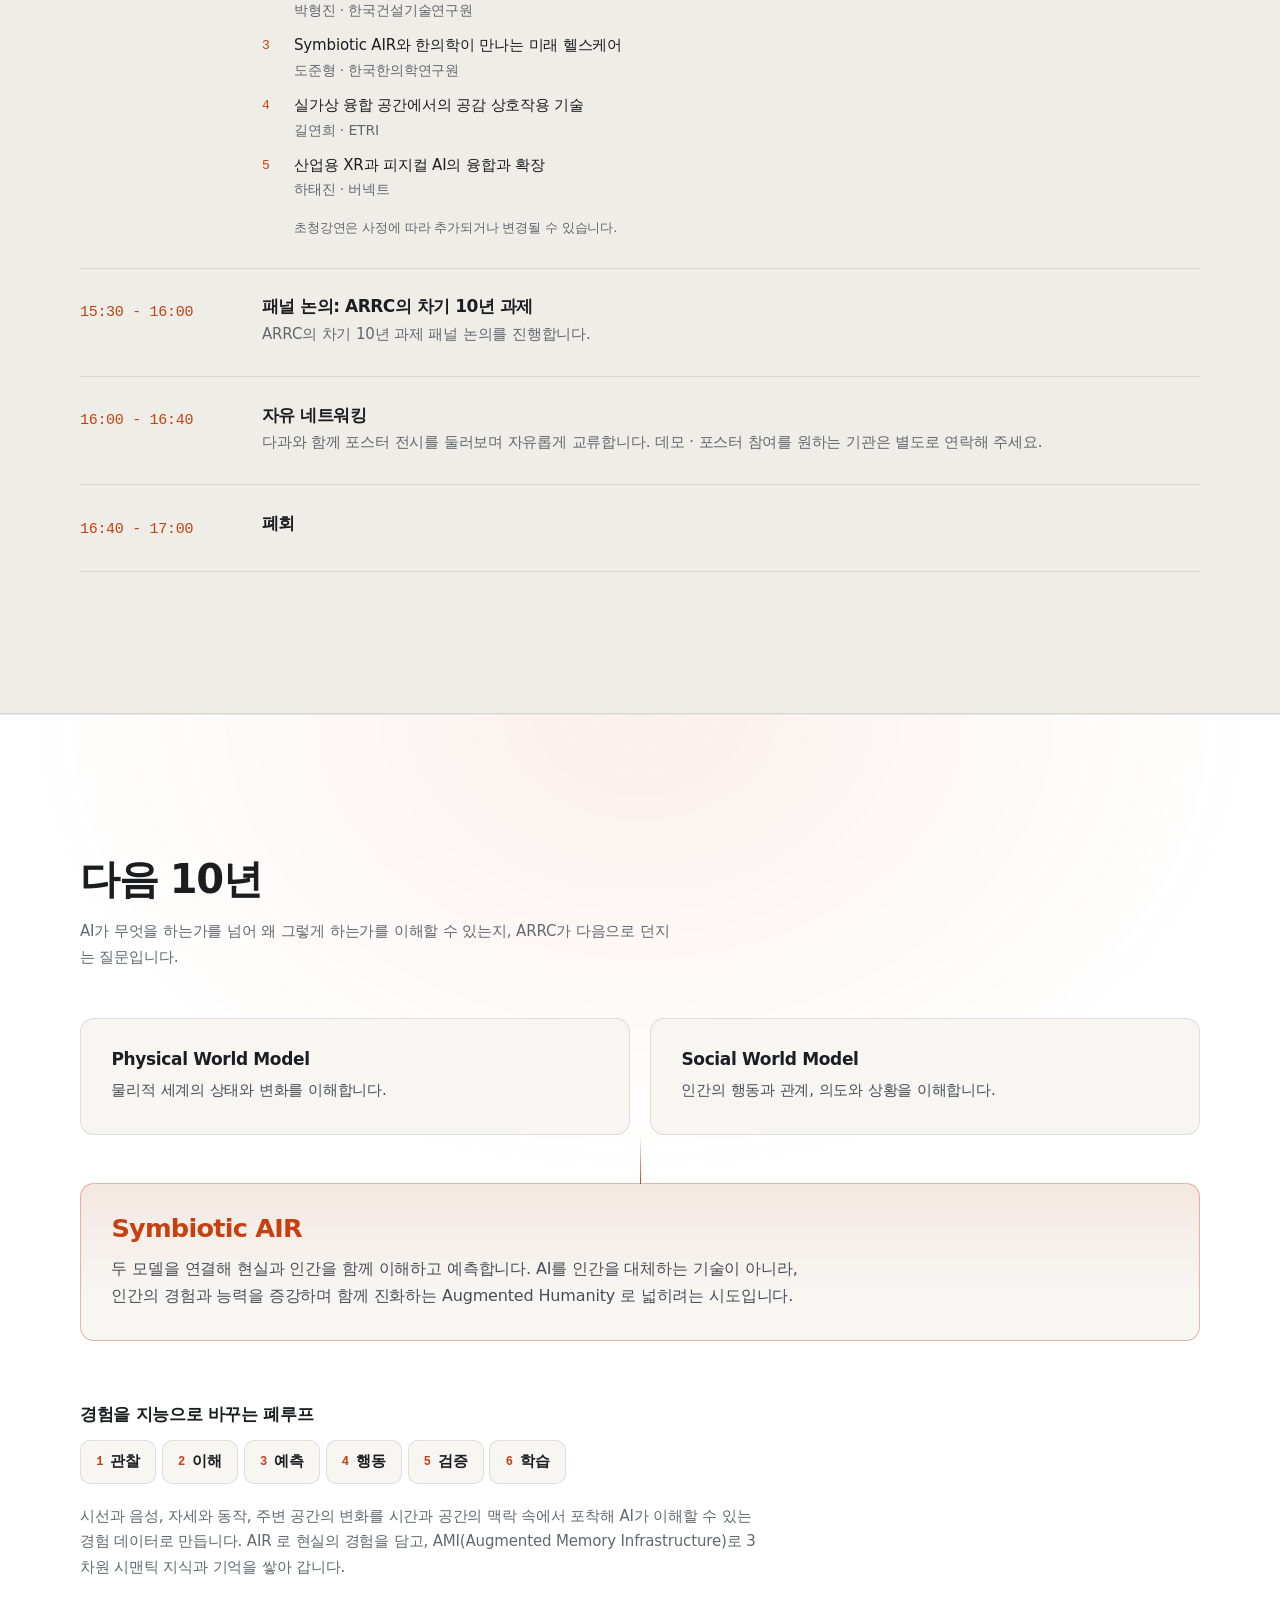
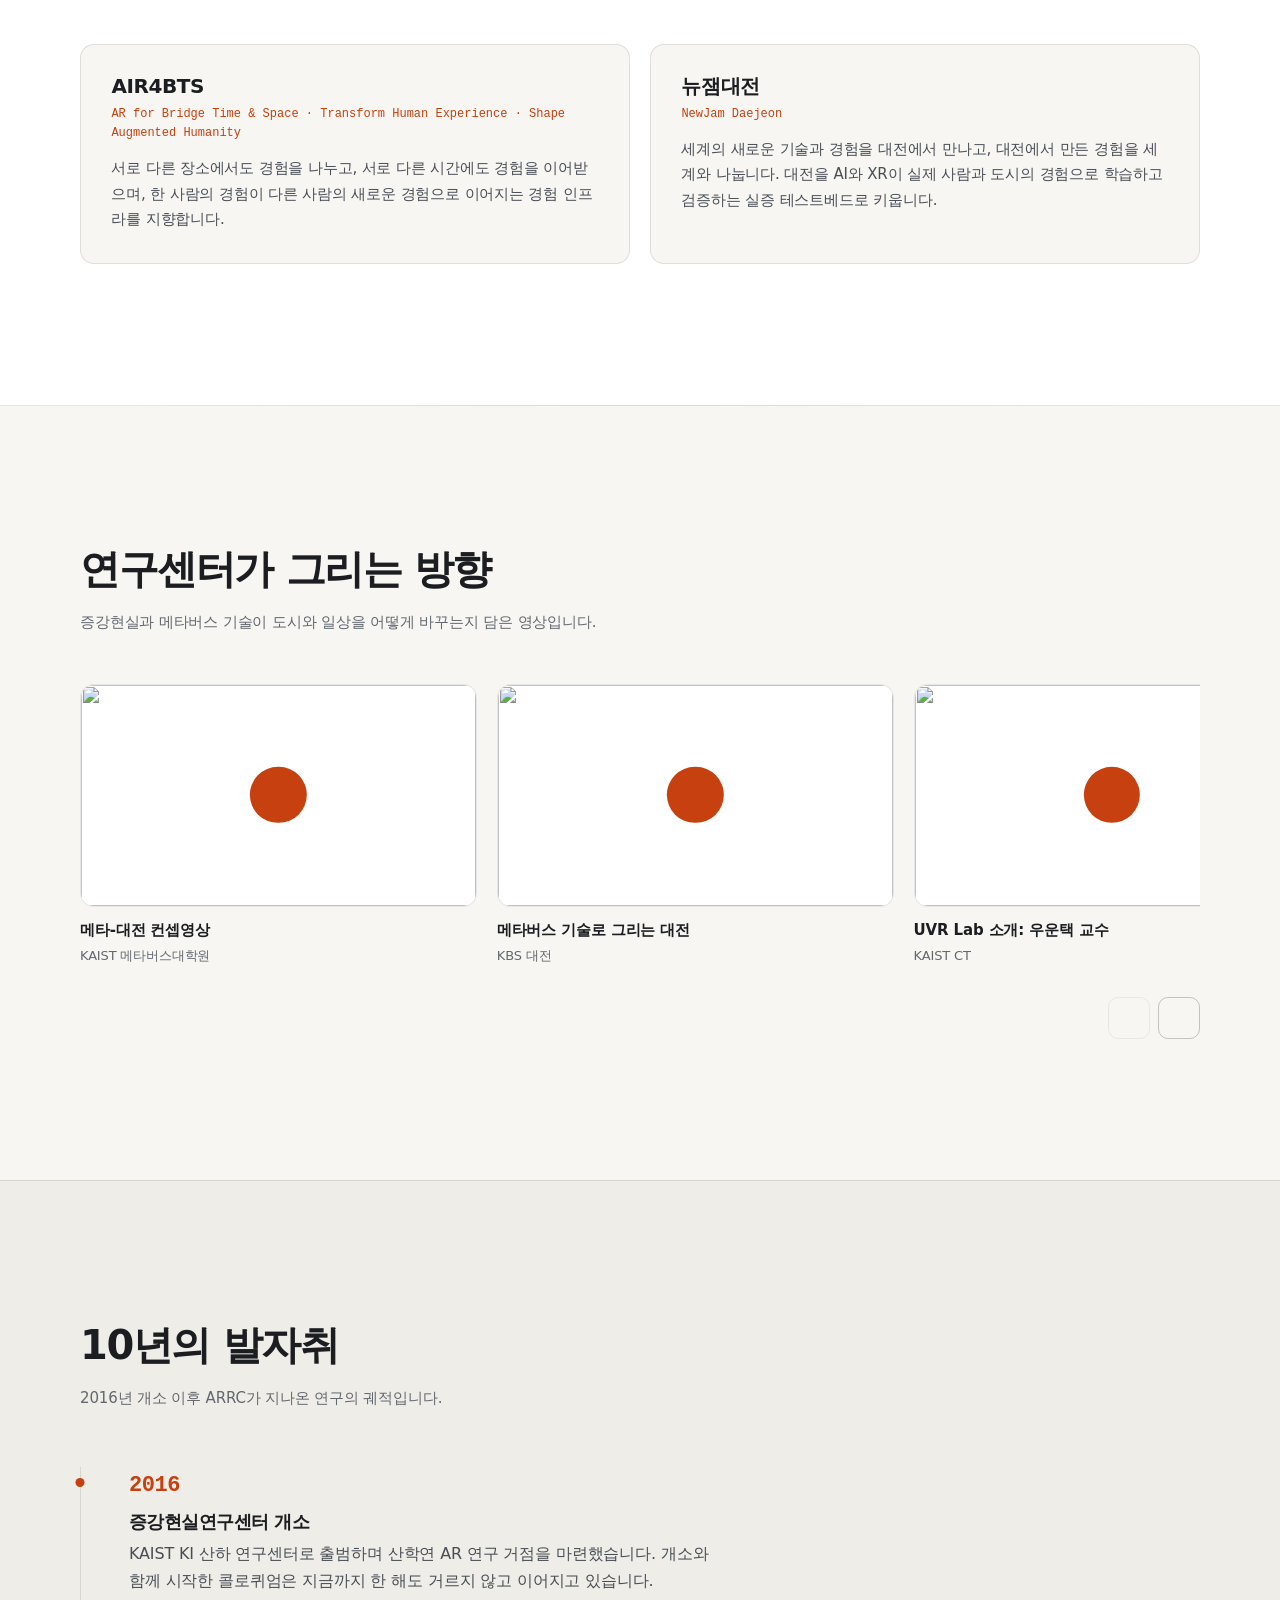
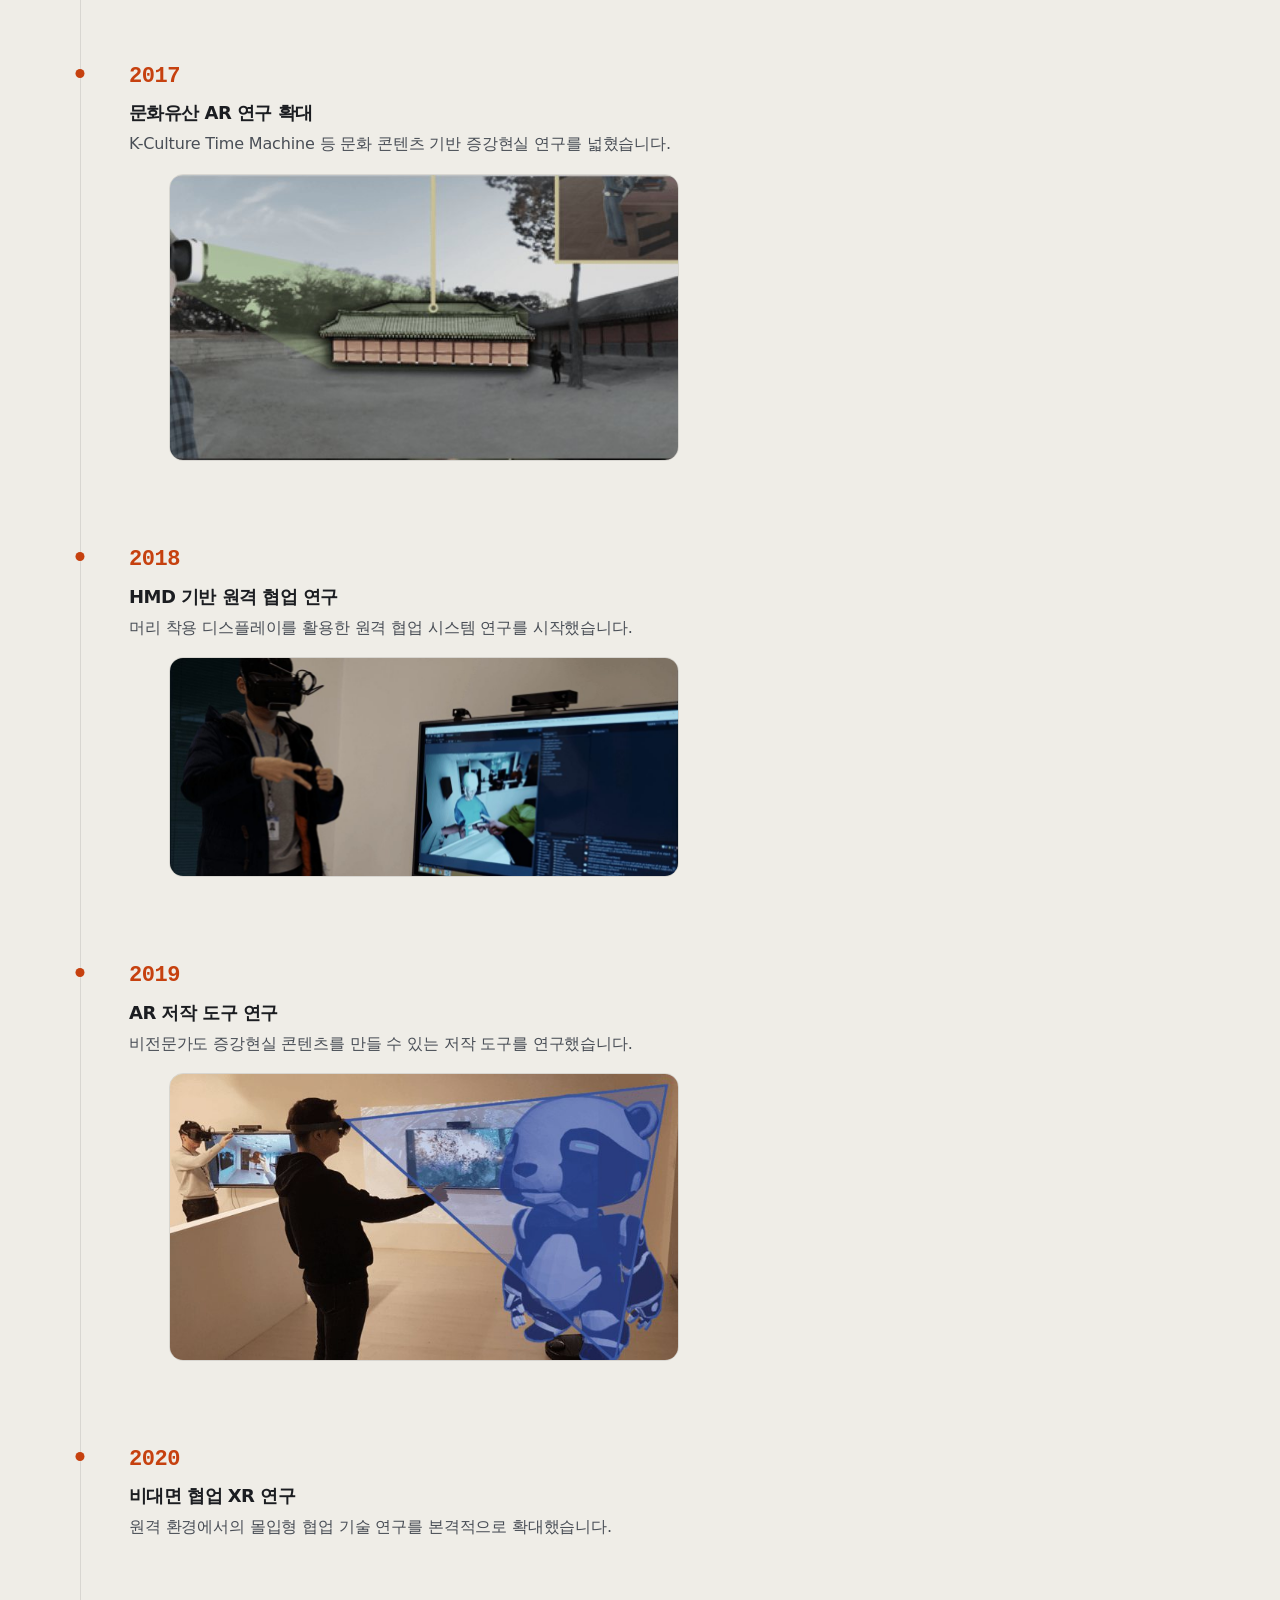
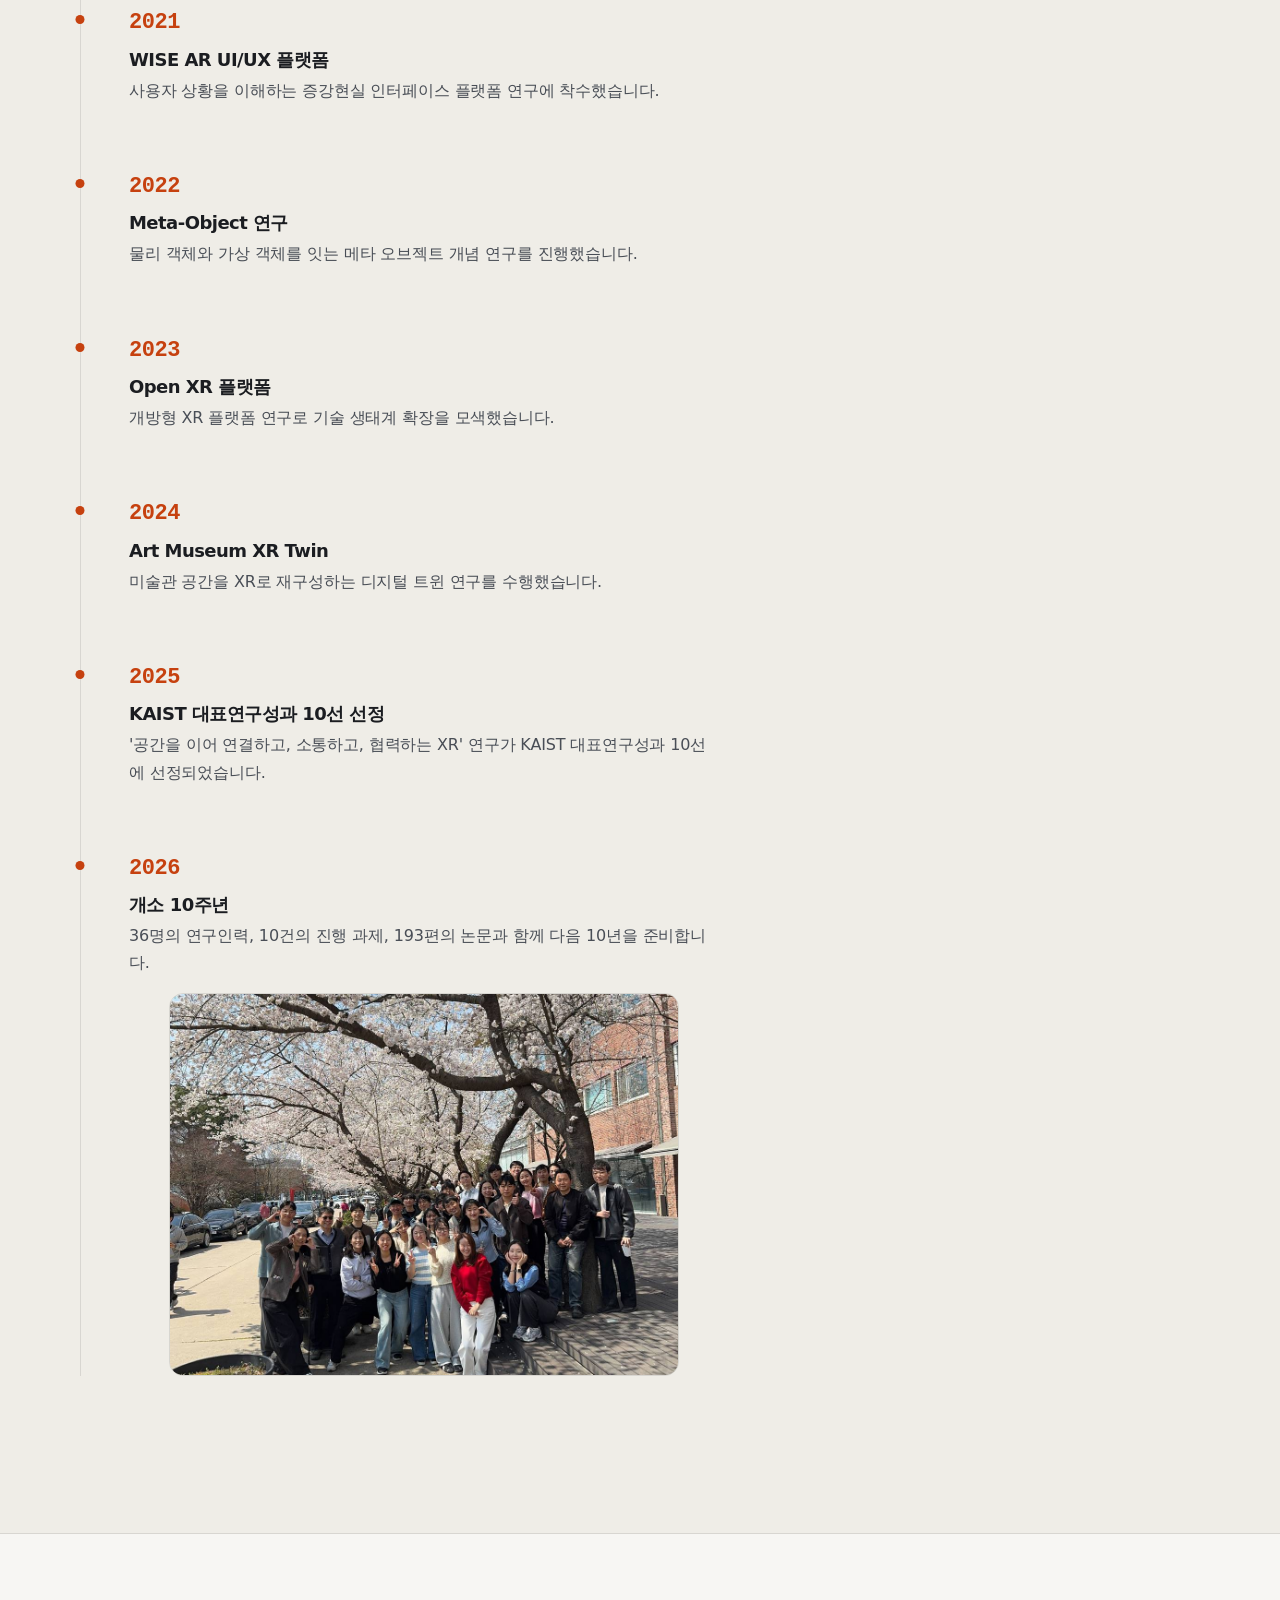
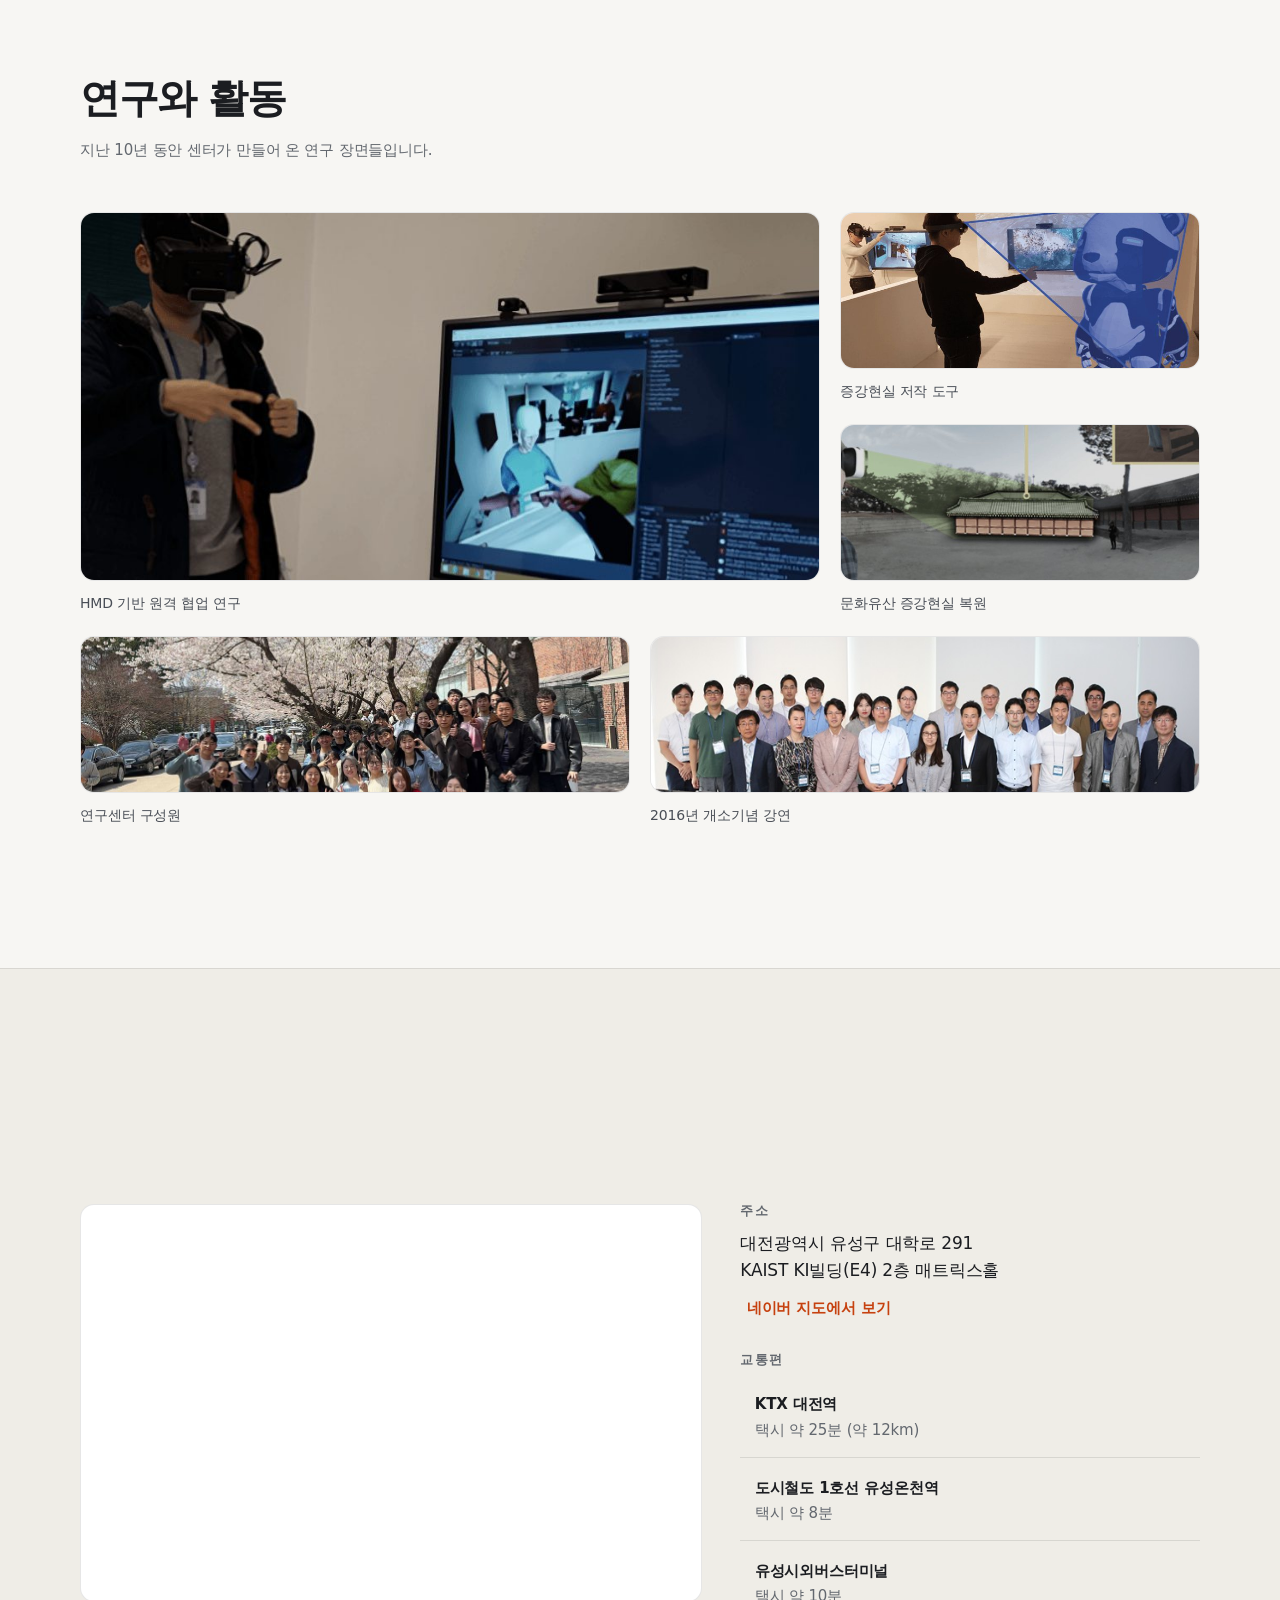
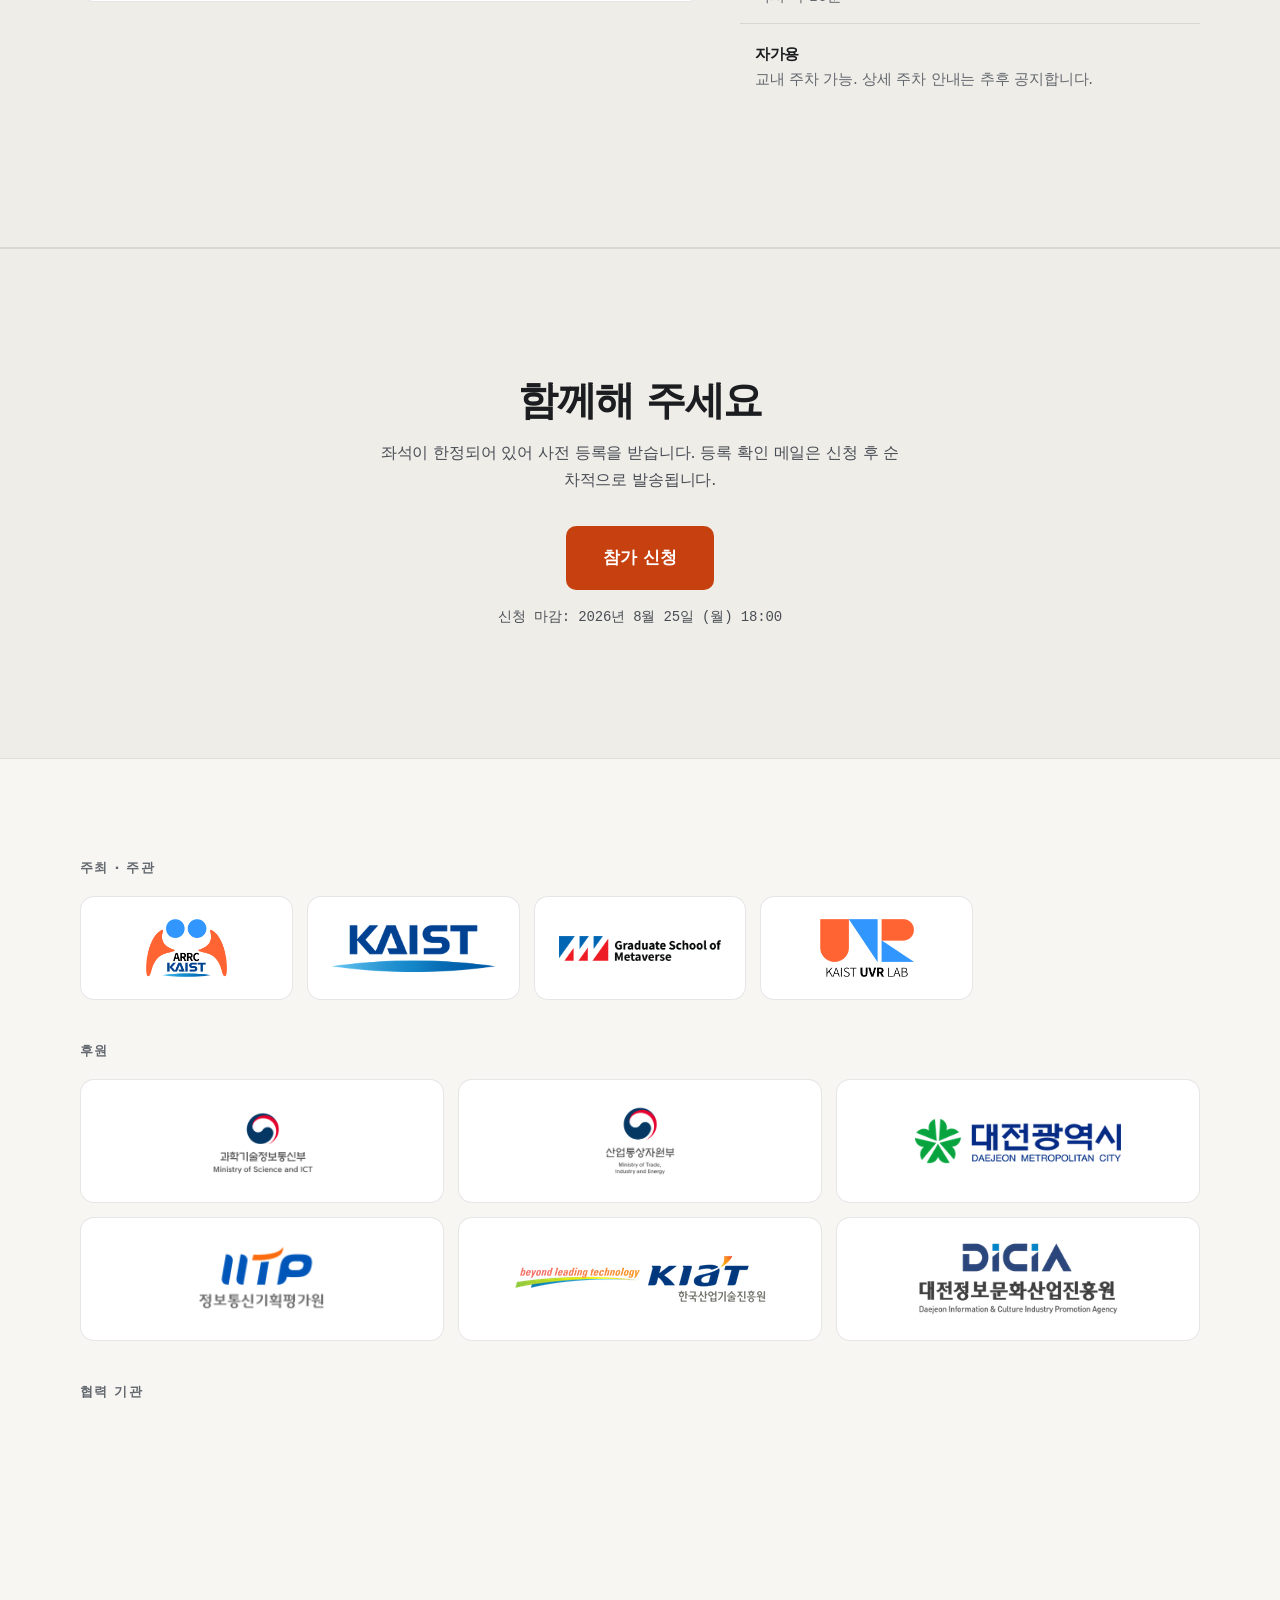
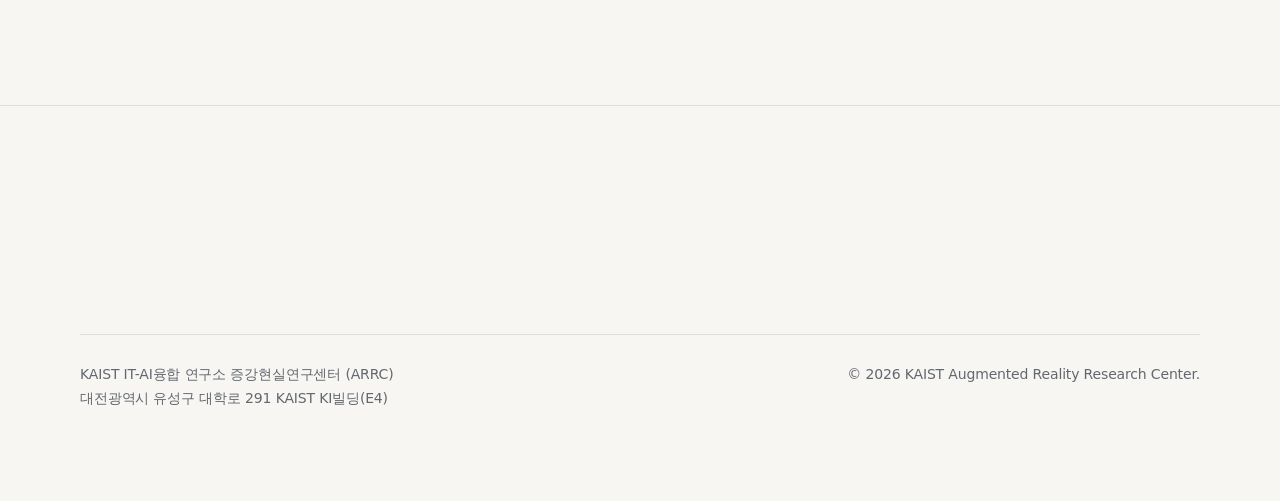
==== commit f70c130d: ""숫자로 본 ARRC" 섹션 제거 섹션 HTML 과 함께 흔적이 남지 않도록 네 층을 같이 걷어냈다. i18n 의 stats 키, main.js 의 카운트업 코드와 reveal 대" ====
--- a/index.html
+++ b/index.html
@@ -280,30 +280,8 @@
   </div>
 </section>
 
-<!-- ── 숫자로 본 ARRC ───────────────────────────────────── -->
-<section class="section section--alt" id="numbers">
-  <div class="wrap">
-    <h2 class="section__title" data-i18n="stats.title">숫자로 본 ARRC</h2>
-
-    <div class="stats">
-      <div class="stat">
-        <span class="stat__num" data-count="36">0</span>
-        <span class="stat__label" data-i18n="stats.members">참여 연구인력</span>
-      </div>
-      <div class="stat">
-        <span class="stat__num" data-count="10">0</span>
-        <span class="stat__label" data-i18n="stats.projects">진행 중 연구과제</span>
-      </div>
-      <div class="stat">
-        <span class="stat__num" data-count="193">0</span>
-        <span class="stat__label" data-i18n="stats.pubs">누적 논문 발표</span>
-      </div>
-    </div>
-  </div>
-</section>
-
 <!-- ── 오시는 길 ────────────────────────────────────────── -->
-<section class="section" id="venue">
+<section class="section section--alt" id="venue">
   <div class="wrap">
     <h2 class="section__title" data-i18n="venue.title">오시는 길</h2>
 
--- a/assets/css/style.css
+++ b/assets/css/style.css
@@ -812,34 +812,6 @@
   max-width: 560px;
 }
 .tl__figure img { width: 100%; height: auto; }
-
-/* ── 숫자로 본 ARRC ──────────────────────────────────────── */
-
-.stats {
-  margin-top: clamp(2rem, 4vw, 3rem);
-  display: grid;
-  grid-template-columns: repeat(3, minmax(0, 1fr));
-  gap: 1px;
-  background: var(--line);
-  border-block: 1px solid var(--line);
-}
-.stat {
-  background: var(--surface);
-  padding: clamp(1.75rem, 4vw, 2.75rem) clamp(1rem, 2vw, 1.5rem);
-  display: flex;
-  flex-direction: column;
-  gap: .4rem;
-}
-.stat__num {
-  font-family: var(--mono);
-  font-size: clamp(2.5rem, 6vw, 3.75rem);
-  font-weight: 700;
-  font-variant-numeric: tabular-nums;
-  line-height: 1;
-  letter-spacing: -.04em;
-  color: var(--fg);
-}
-.stat__label { color: var(--fg-3); font-size: .9375rem; }
 
 /* ── 오시는 길 ───────────────────────────────────────────── */
 
@@ -1016,7 +988,6 @@
   .facts__row { grid-template-columns: minmax(0, 1fr); gap: .2rem; }
   .agenda__item { grid-template-columns: minmax(0, 1fr); gap: .3rem; }
 
-  .stats { grid-template-columns: minmax(0, 1fr); }
   .foot__cards { grid-template-columns: minmax(0, 1fr); }
 
   /* 좁은 화면에서는 한 줄에 하나씩. 높이는 16:9 로 통일한다. */
